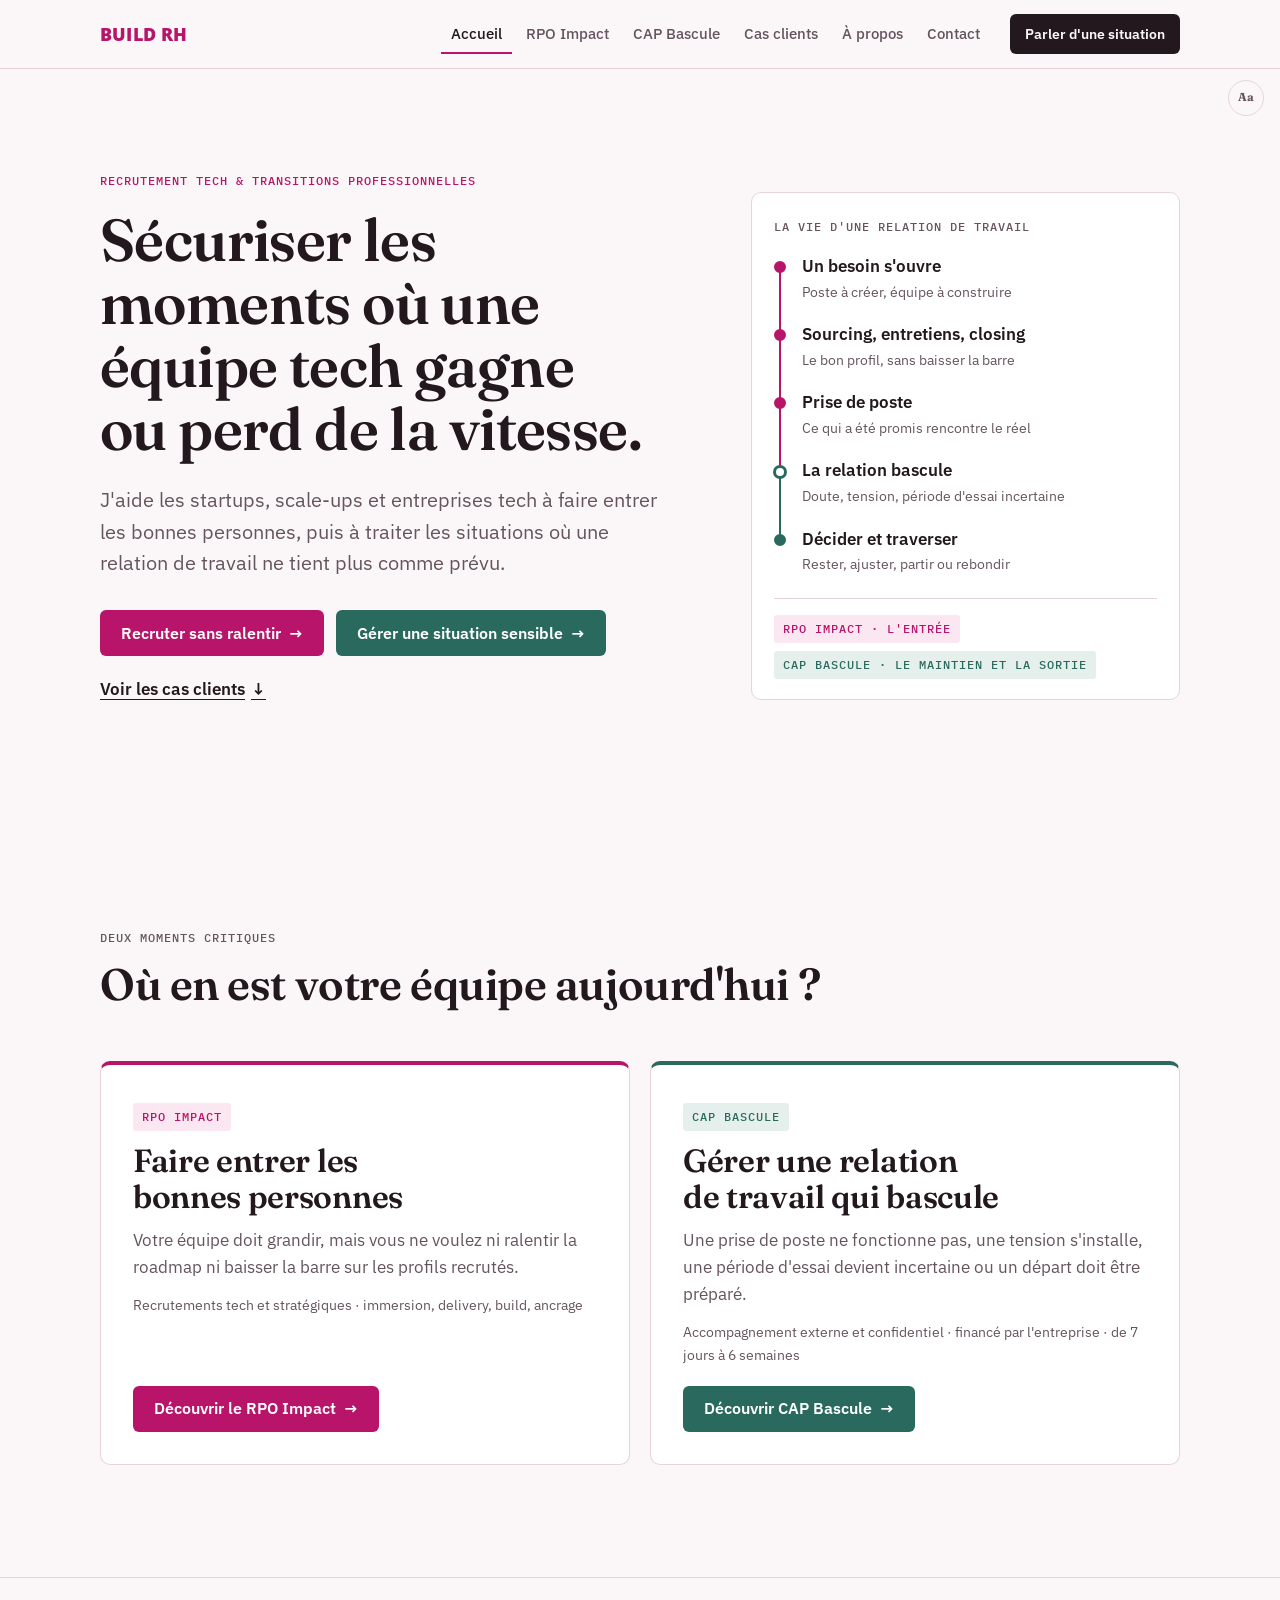
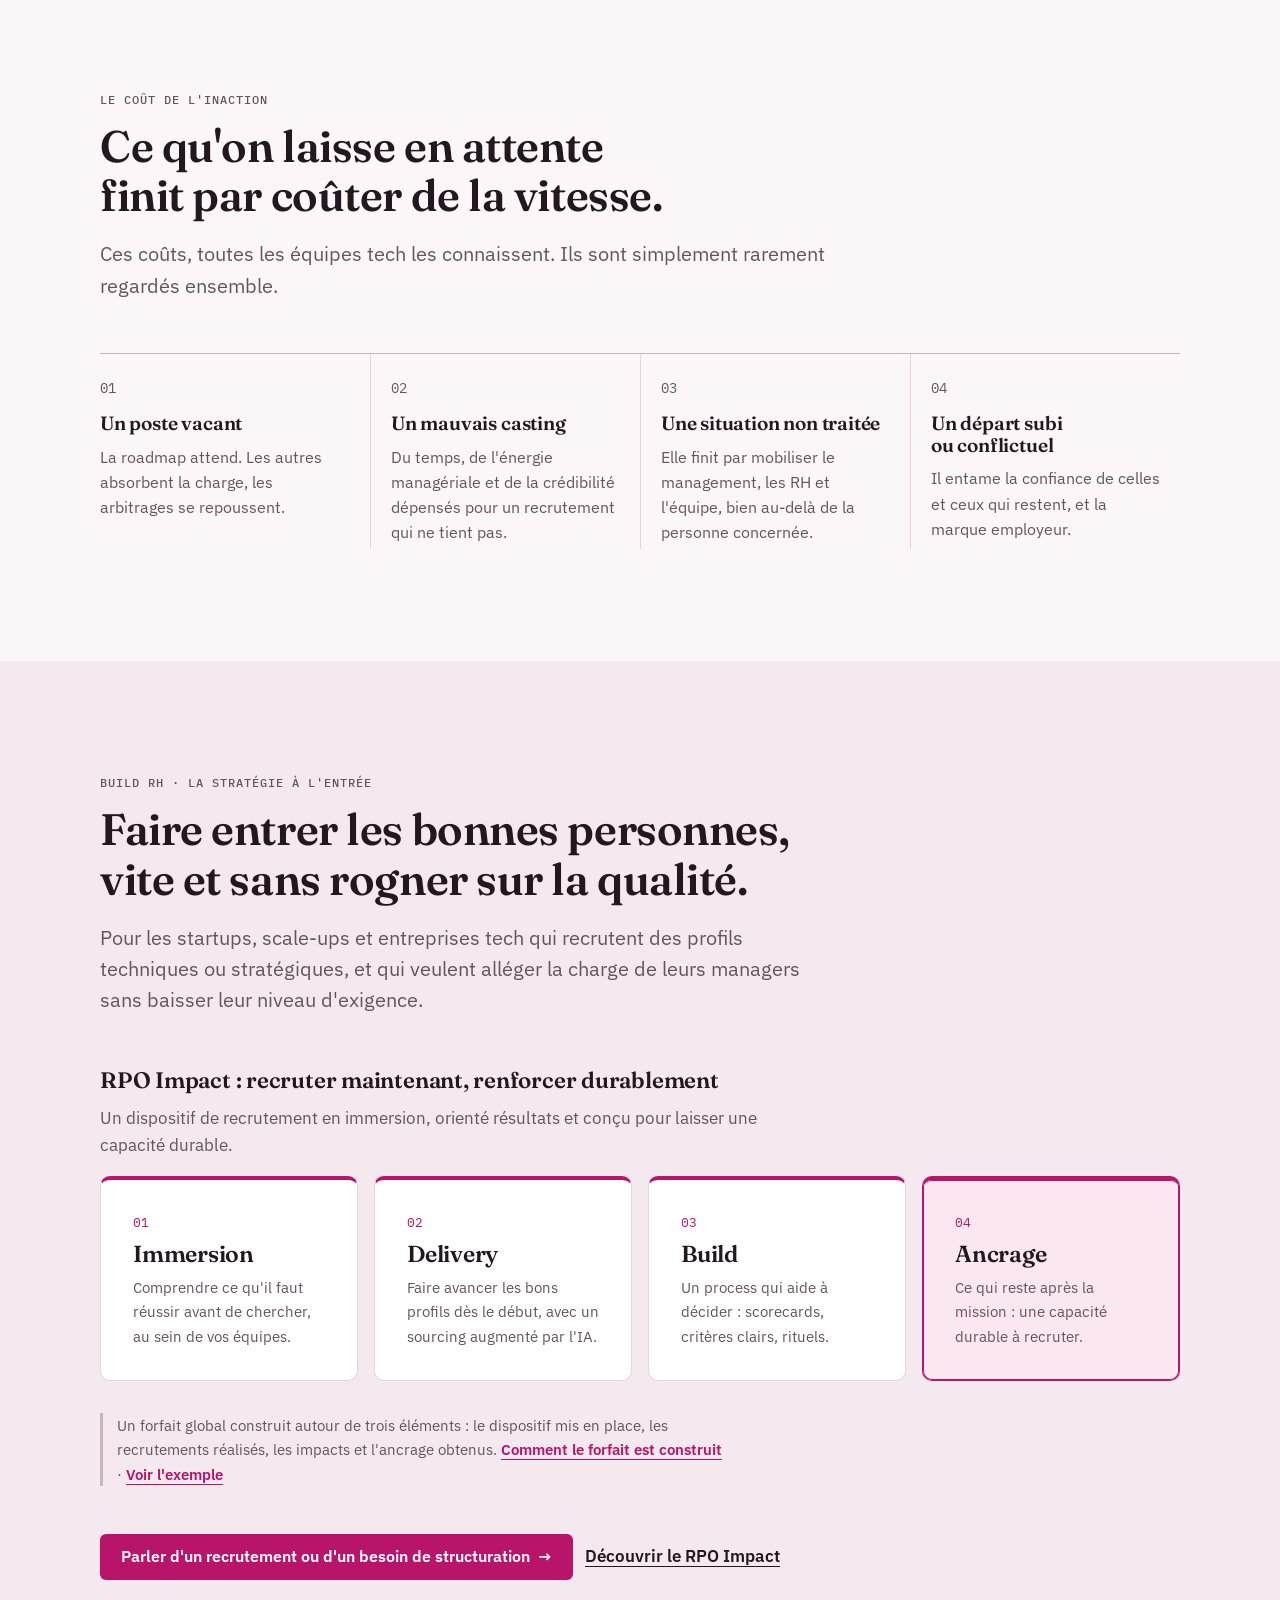
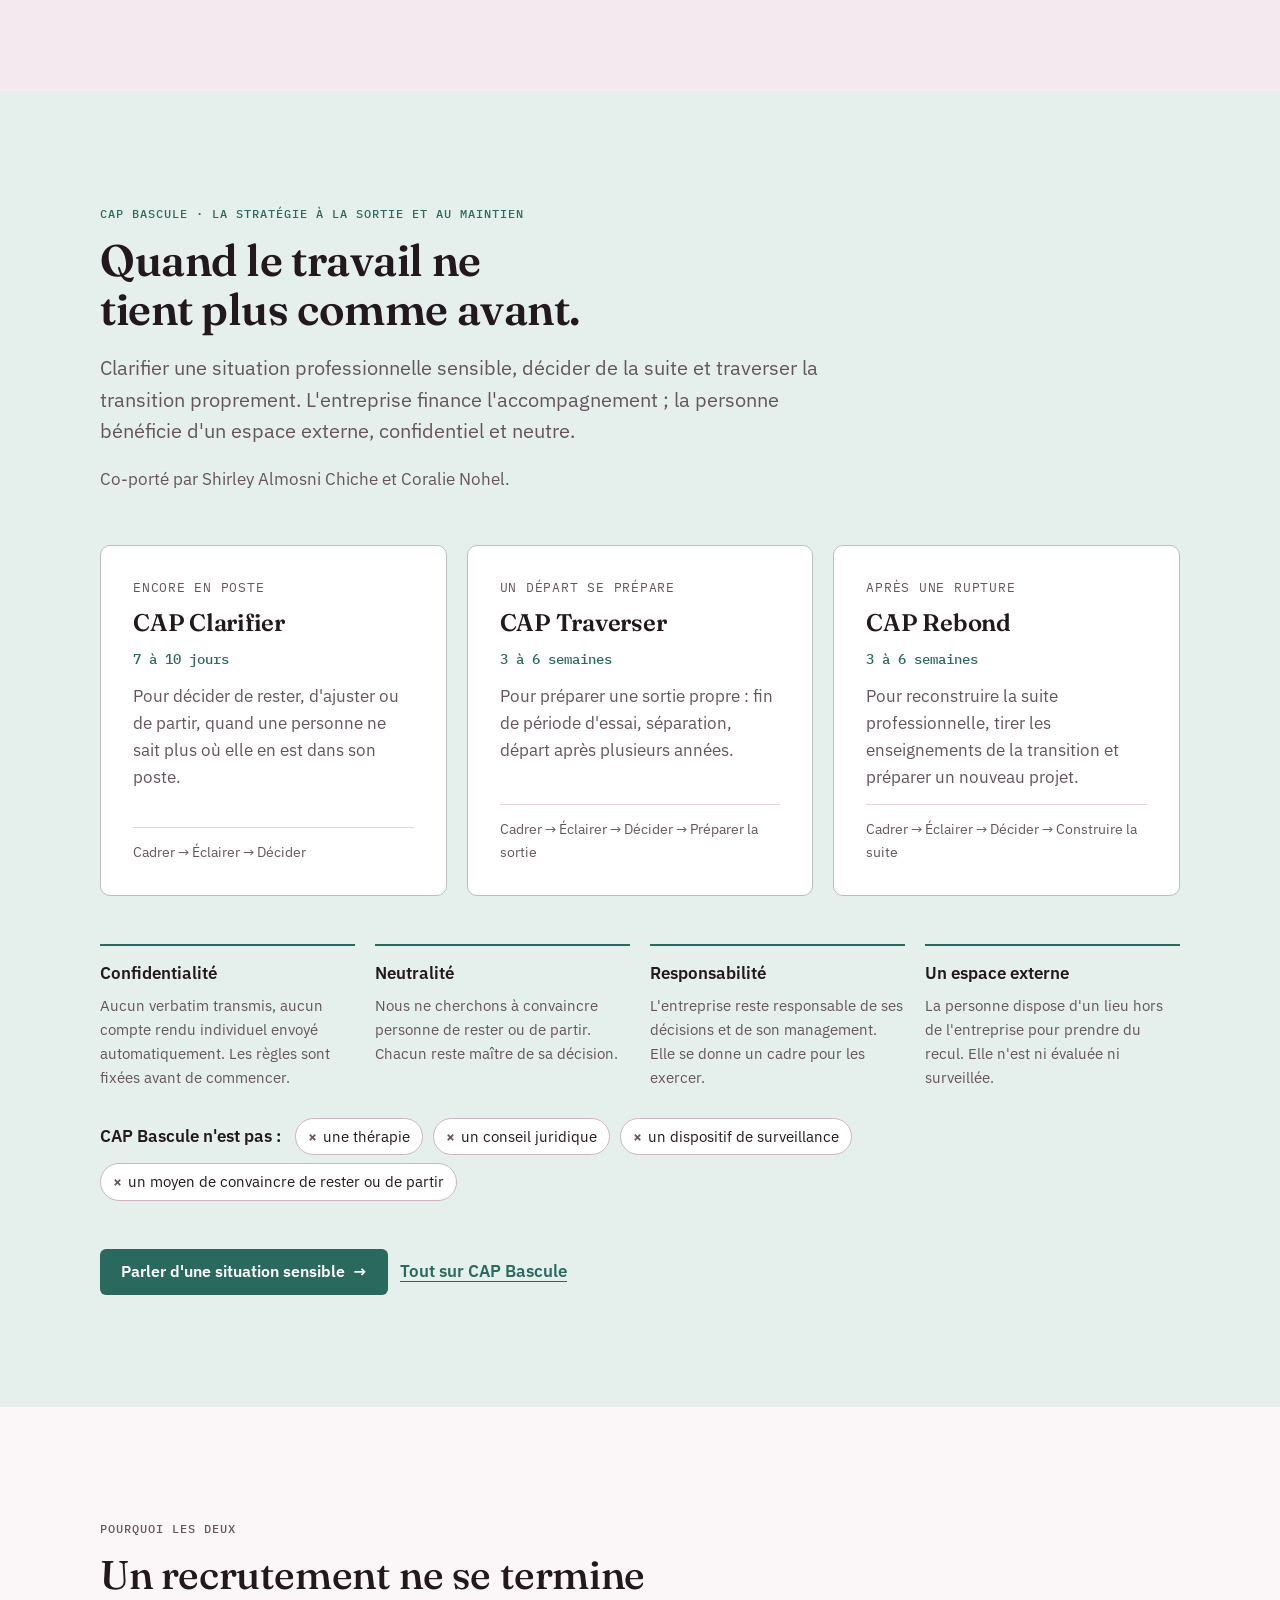
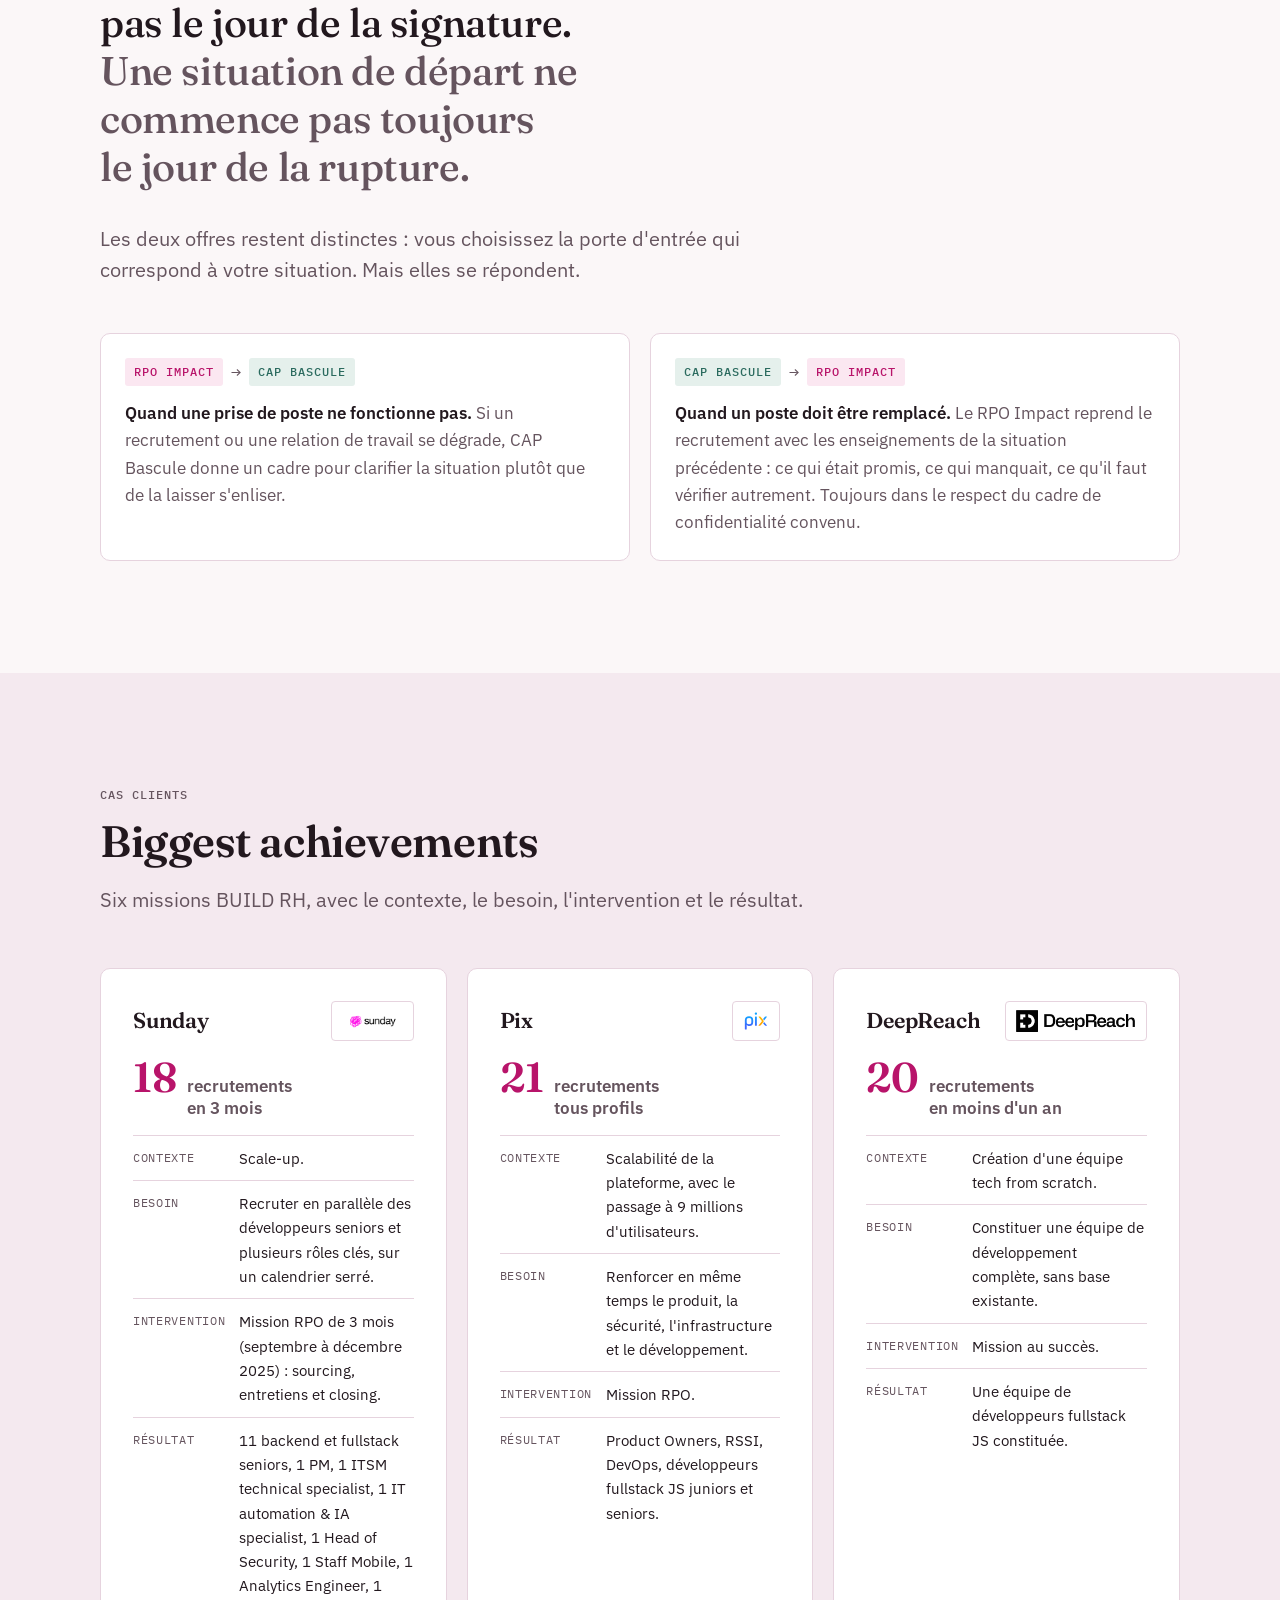
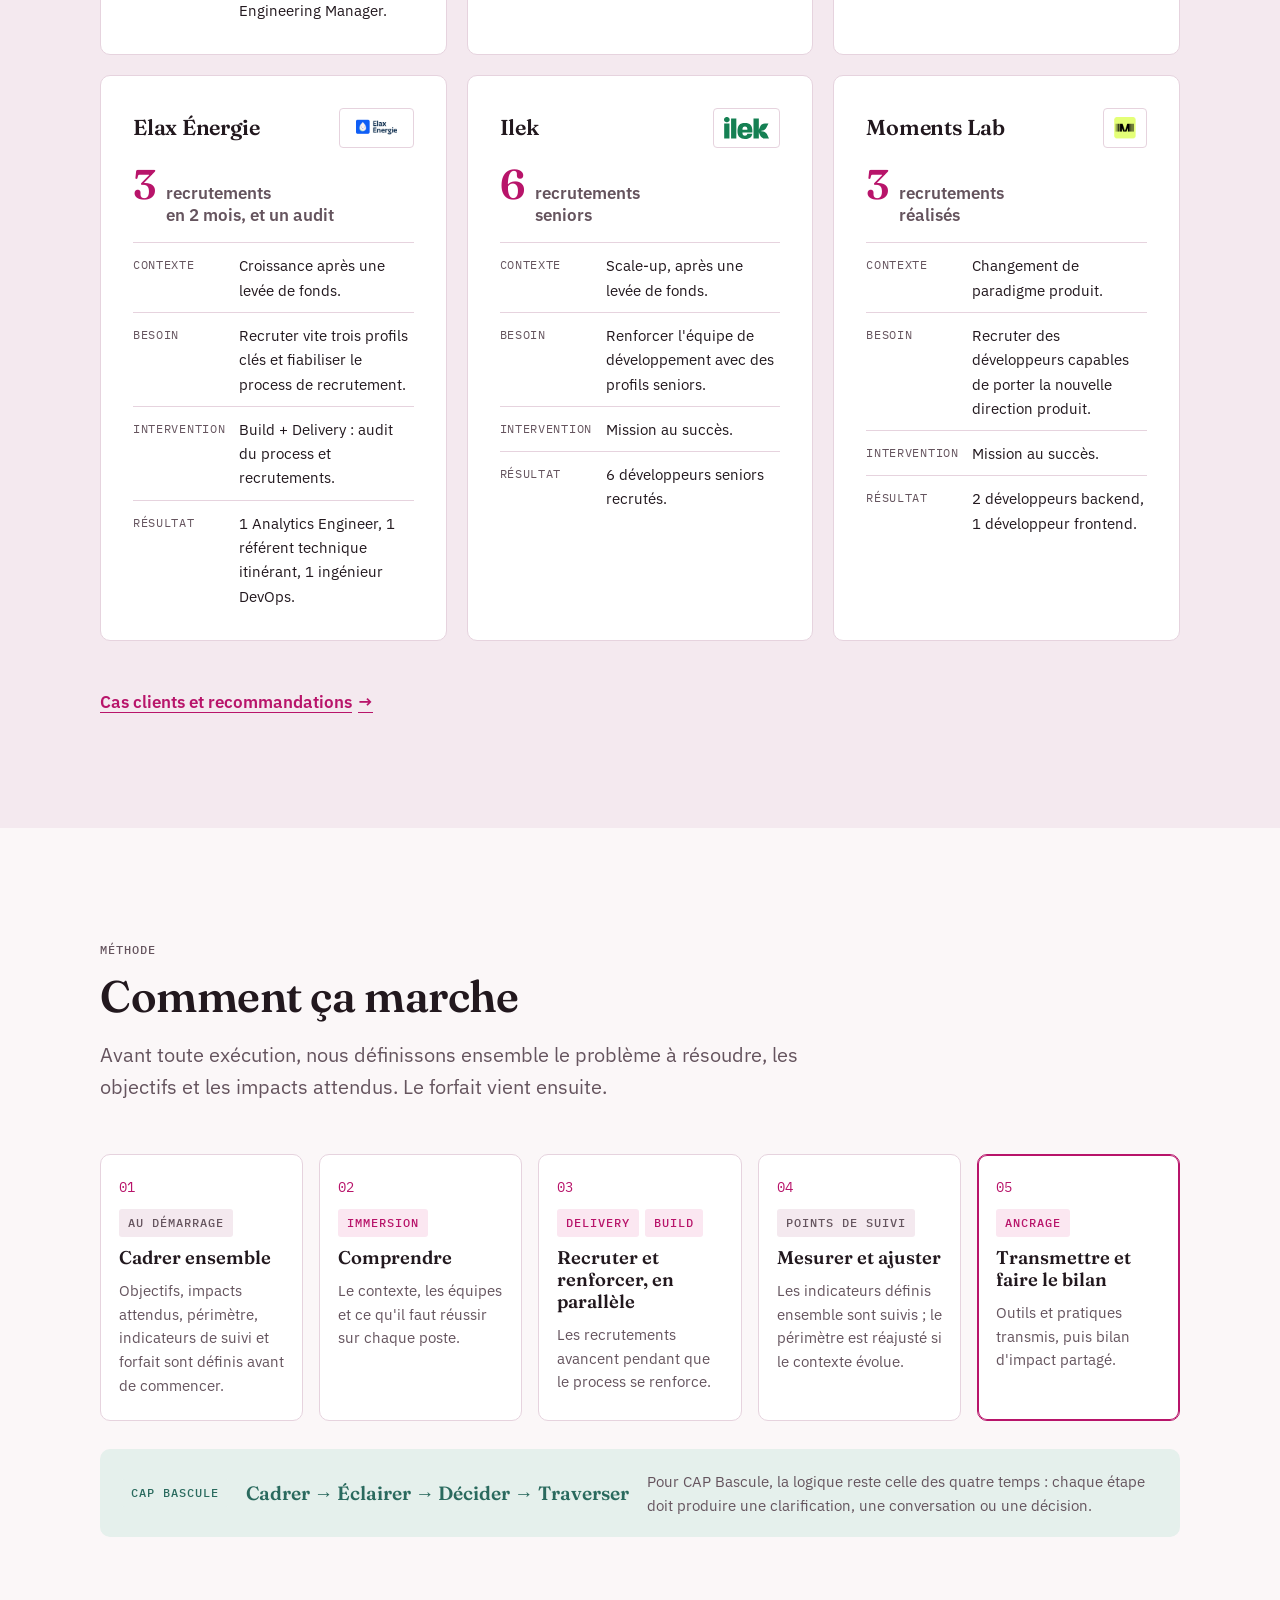
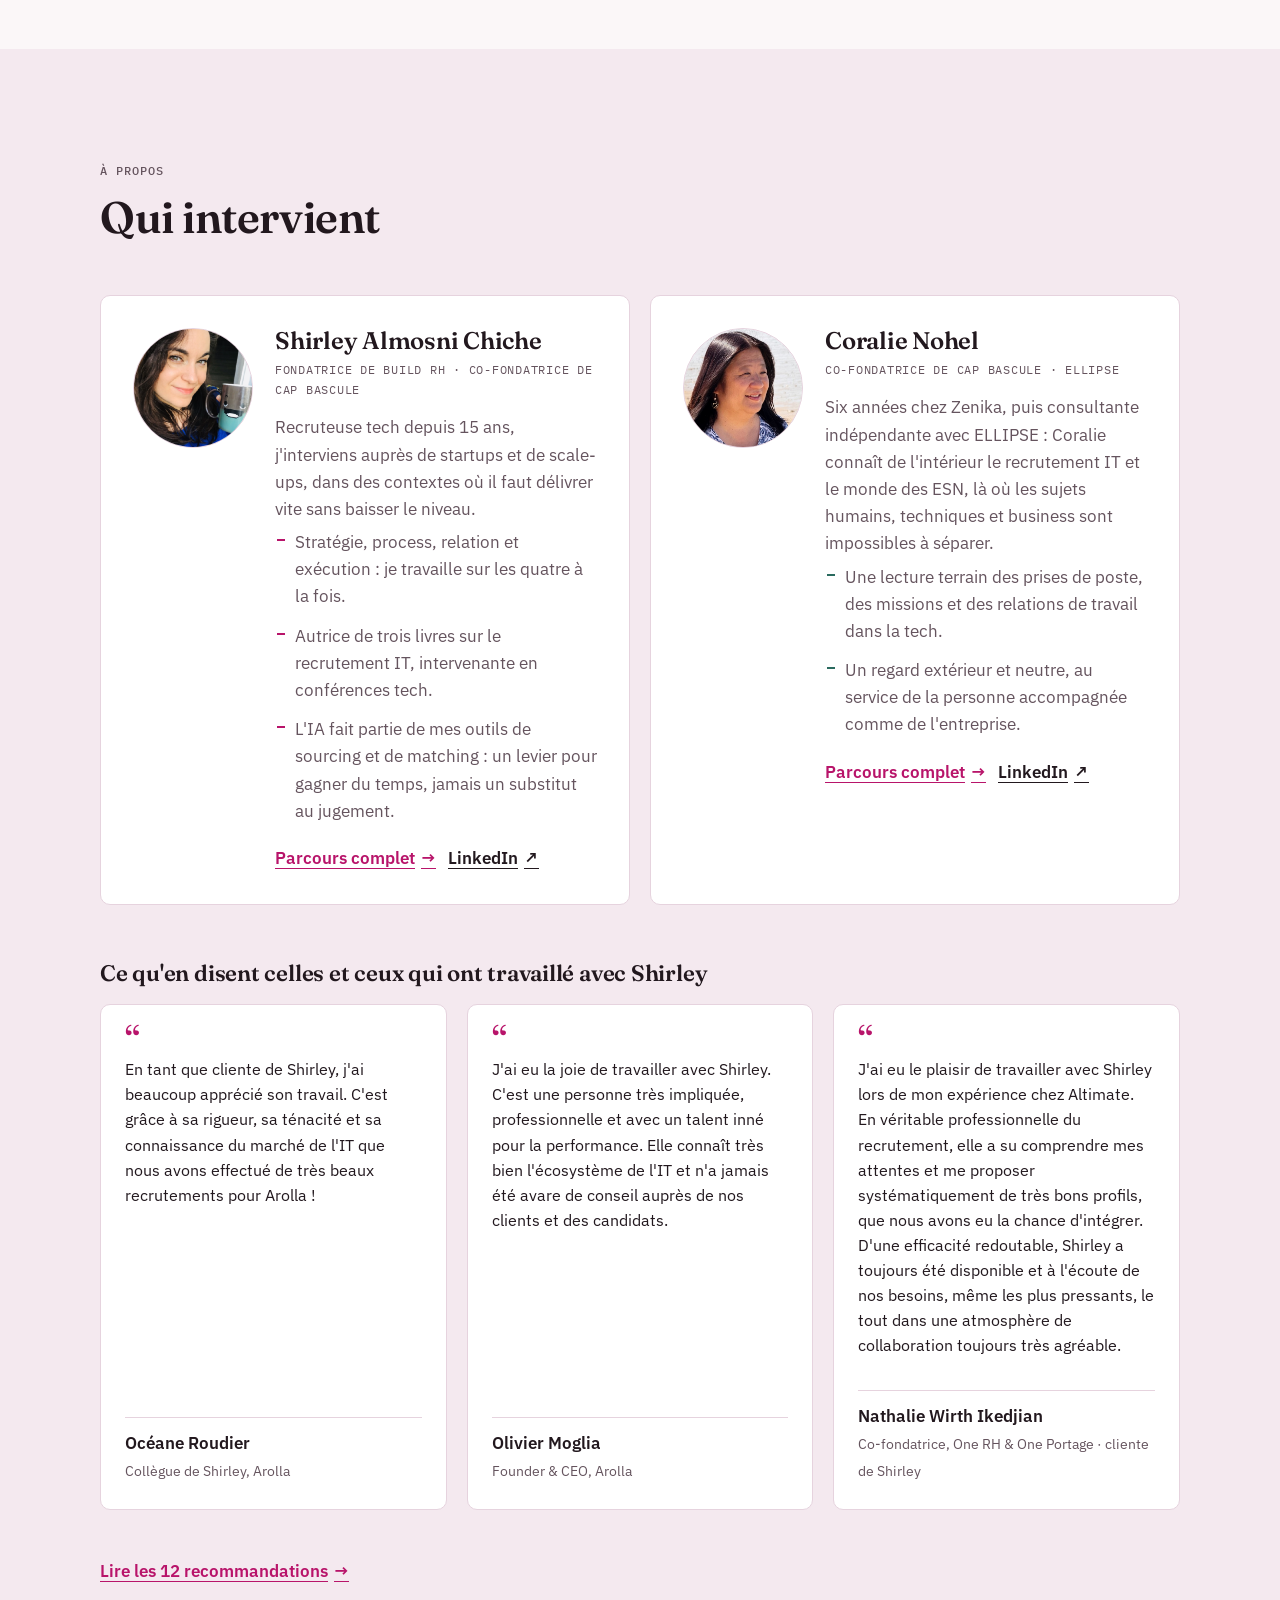
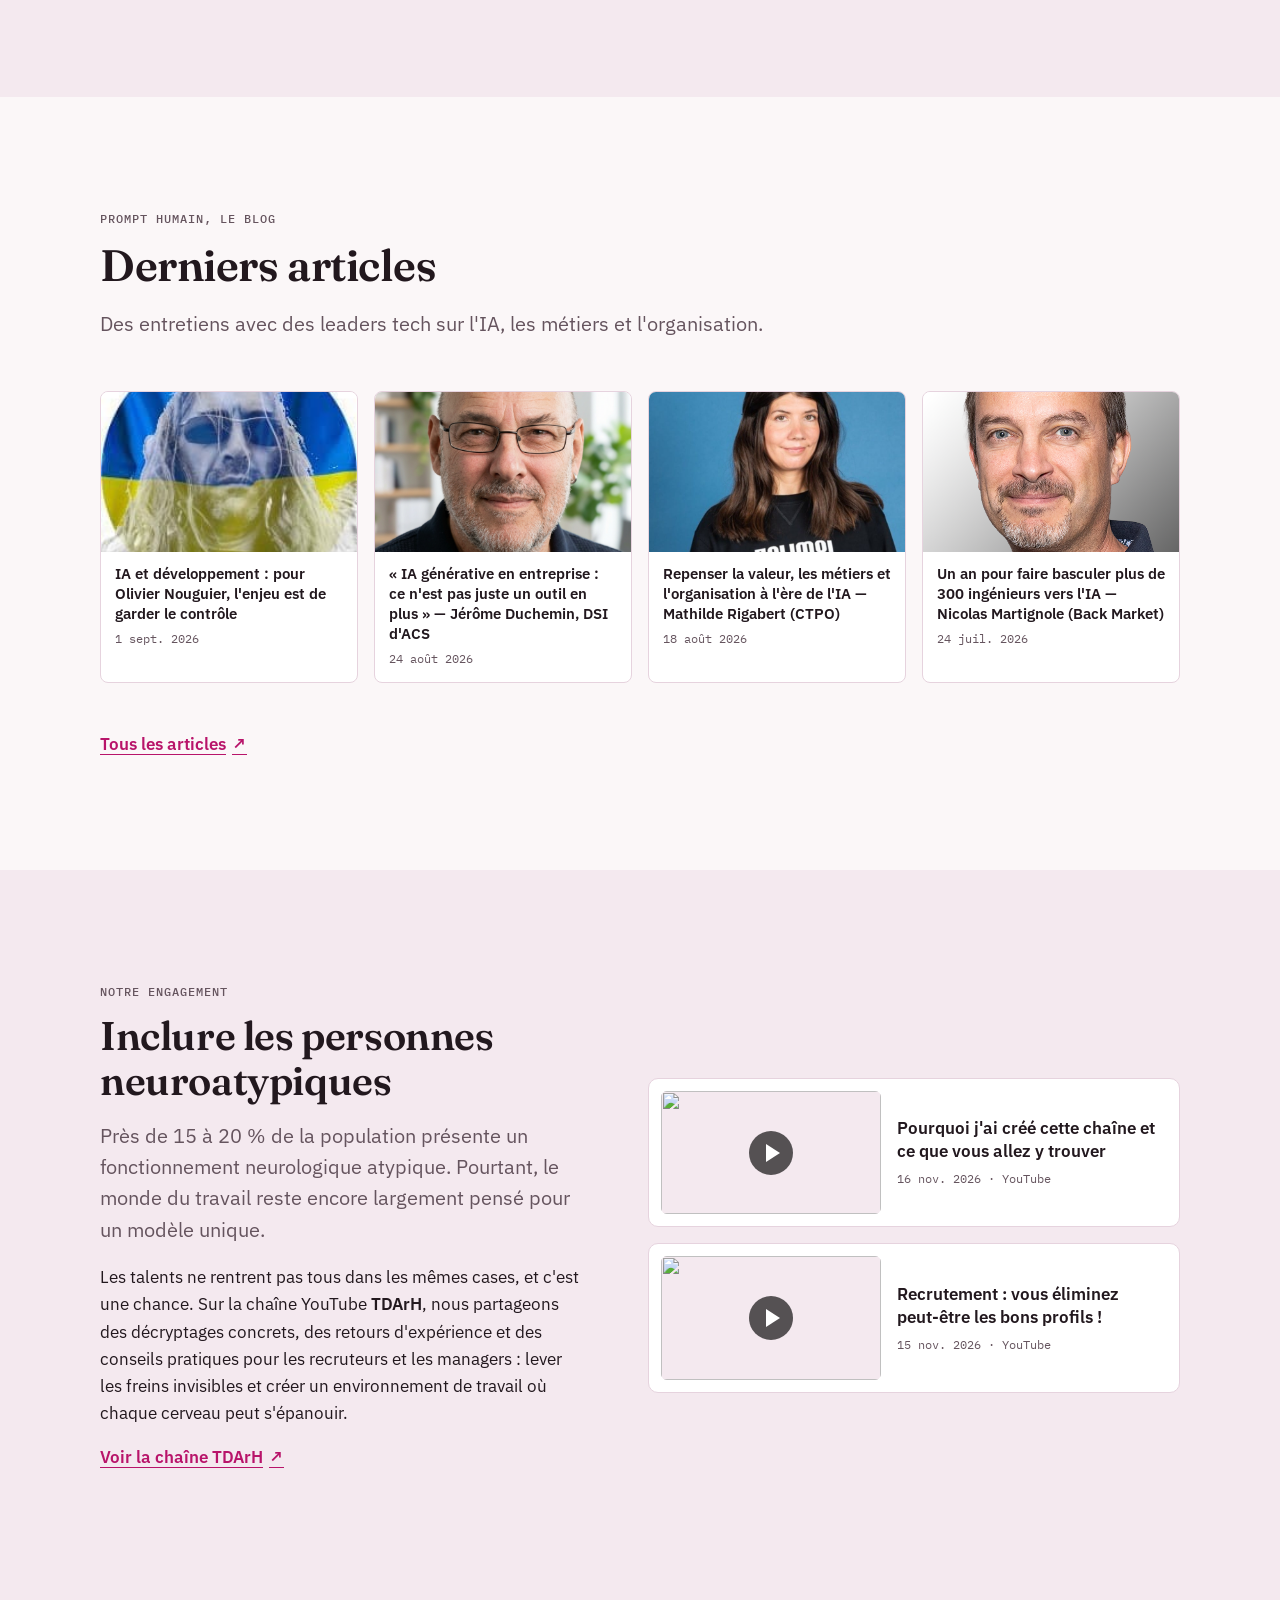
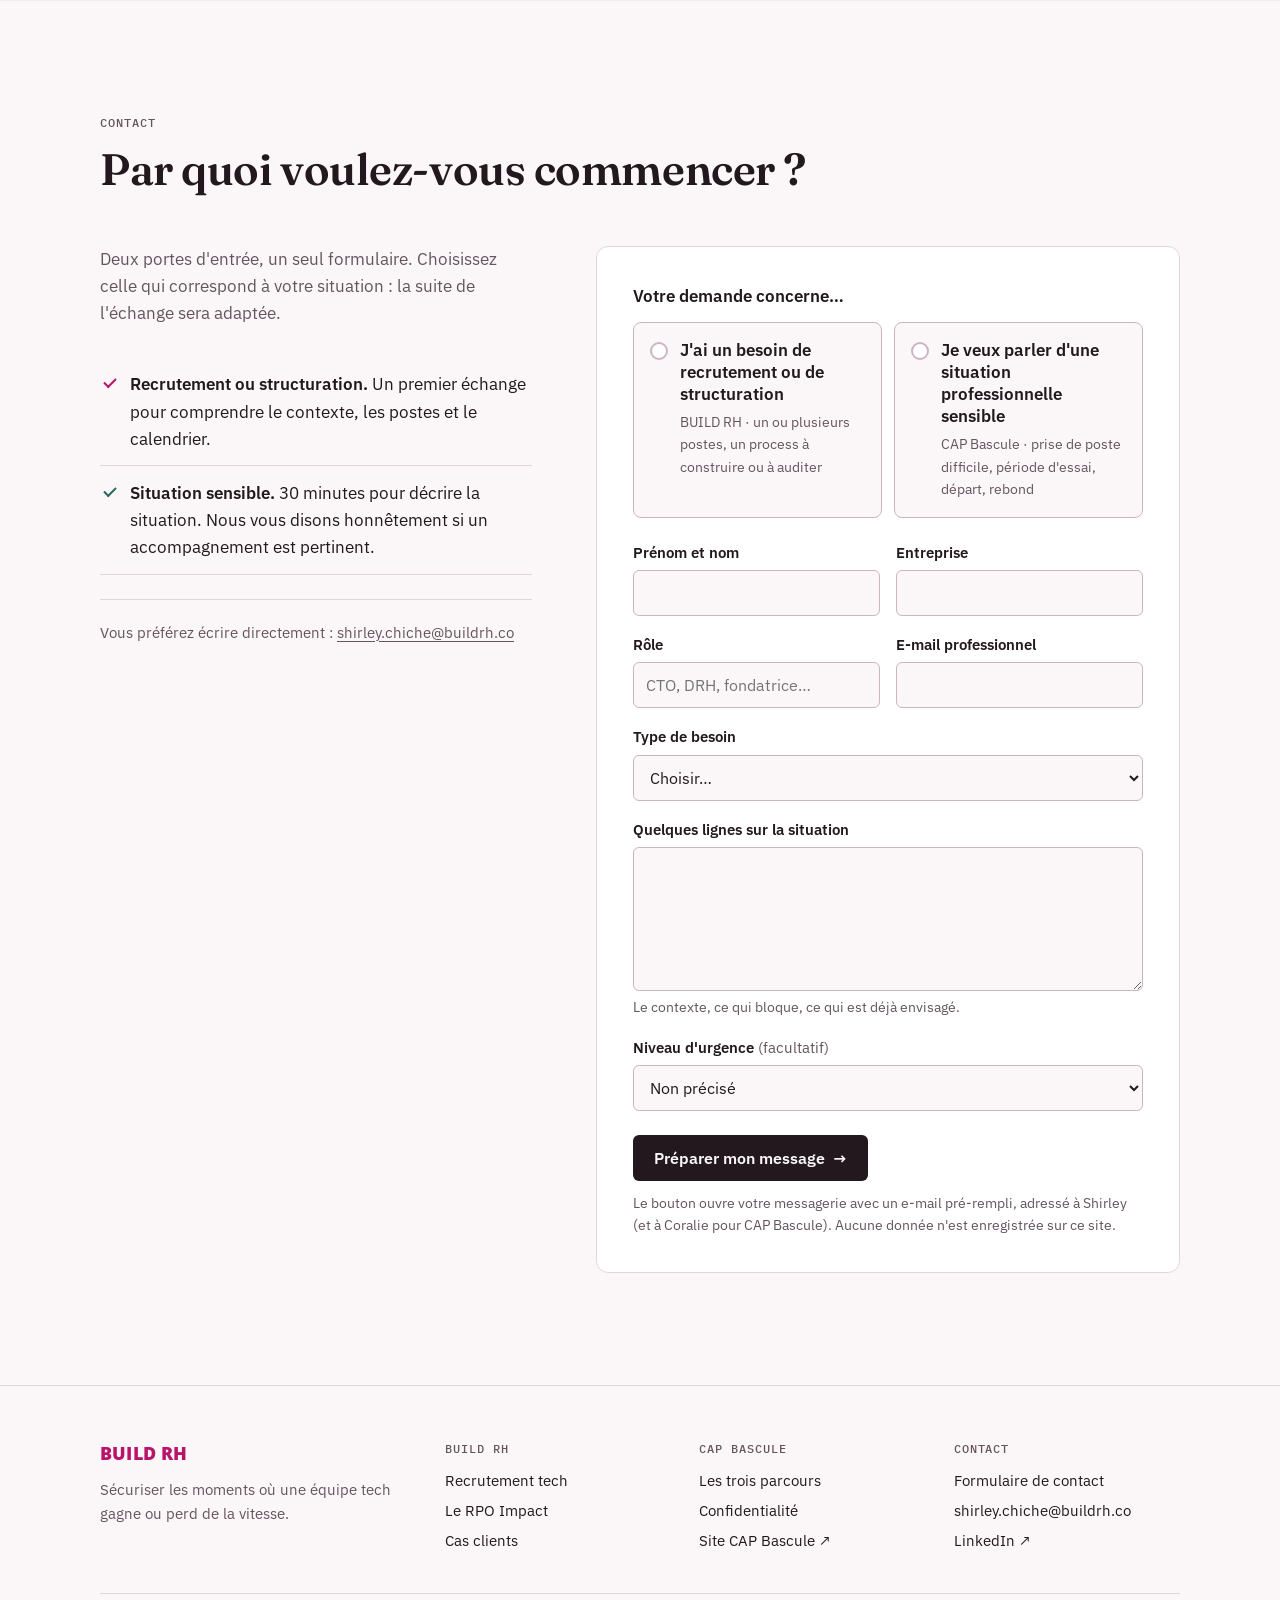
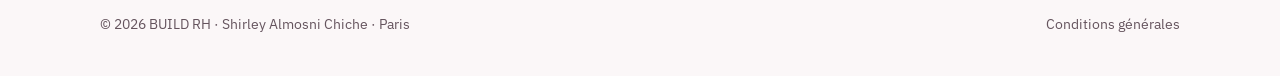
==== index.html @ 6f90b237 "Accessibilité : police très lisible, guide de lecture, mode concentration, « En bref » - Confort de " ====
<!doctype html>
<html lang="fr">
<head>
<meta charset="utf-8">
<meta name="viewport" content="width=device-width, initial-scale=1, viewport-fit=cover">
<title>Recrutement tech &amp; transitions professionnelles | BUILD RH</title>
<meta name="description" content="BUILD RH aide les startups et scale-ups à recruter les bons profils tech, structurer leur recrutement et traiter les situations professionnelles sensibles avec CAP Bascule.">
<link rel="canonical" href="https://build-rh.io/">
<meta name="theme-color" content="#FBF7F8" media="(prefers-color-scheme: light)">
<meta name="theme-color" content="#191115" media="(prefers-color-scheme: dark)">
<meta property="og:type" content="website">
<meta property="og:locale" content="fr_FR">
<meta property="og:site_name" content="BUILD RH">
<meta property="og:title" content="Recrutement tech &amp; transitions professionnelles | BUILD RH">
<meta property="og:description" content="BUILD RH aide les startups et scale-ups à recruter les bons profils tech, structurer leur recrutement et traiter les situations professionnelles sensibles avec CAP Bascule.">
<meta property="og:url" content="https://build-rh.io/">
<meta property="og:image" content="https://build-rh.io/assets/shirley.png">
<meta property="og:image:alt" content="Shirley Almosni Chiche, fondatrice de BUILD RH">
<meta name="twitter:card" content="summary">
<link rel="icon" href="/assets/favicon.svg" type="image/svg+xml">
<link rel="preconnect" href="https://fonts.googleapis.com">
<link rel="preconnect" href="https://fonts.gstatic.com" crossorigin>
<link href="https://fonts.googleapis.com/css2?family=Fraunces:ital,opsz,wght@0,9..144,500;0,9..144,600;1,9..144,500&family=IBM+Plex+Mono:wght@400;500&family=IBM+Plex+Sans:wght@400;500;600&family=Open+Sans:wght@800&display=swap" rel="stylesheet">
<link rel="stylesheet" href="/assets/site.css">
<script type="application/ld+json">
{
  "@context": "https://schema.org",
  "@type": "ProfessionalService",
  "@id": "https://build-rh.io/#org",
  "name": "BUILD RH",
  "url": "https://build-rh.io/",
  "image": "https://build-rh.io/assets/shirley.png",
  "email": "shirley.chiche@buildrh.co",
  "description": "Recrutement tech (RPO Impact, structuration du process) et accompagnement des transitions professionnelles sensibles avec CAP Bascule.",
  "areaServed": {
    "@type": "Country",
    "name": "France"
  },
  "address": {
    "@type": "PostalAddress",
    "addressLocality": "Paris",
    "addressCountry": "FR"
  },
  "inLanguage": "fr",
  "founder": {
    "@type": "Person",
    "name": "Shirley Almosni Chiche",
    "jobTitle": "Recruteuse tech, fondatrice de BUILD RH",
    "sameAs": [
      "https://www.linkedin.com/in/shirley-almosni-chiche/",
      "https://github.com/AlmosniShirley",
      "https://prompt-humain.ghost.io/"
    ]
  },
  "knowsAbout": [
    "Recrutement tech",
    "RPO",
    "Process de recrutement",
    "Transitions professionnelles"
  ],
  "hasOfferCatalog": {
    "@type": "OfferCatalog",
    "name": "Offres BUILD RH",
    "itemListElement": [
      {
        "@type": "Offer",
        "itemOffered": {
          "@type": "Service",
          "name": "BUILD RH — RPO Impact",
          "serviceType": "Recruitment Process Outsourcing",
          "description": "Un dispositif de recrutement en immersion, orienté résultats et conçu pour laisser une capacité durable : immersion, delivery, build et ancrage, avec un forfait global construit autour des objectifs."
        }
      },
      {
        "@type": "Offer",
        "itemOffered": {
          "@type": "Service",
          "name": "CAP Bascule",
          "serviceType": "Accompagnement des transitions professionnelles",
          "description": "Accompagnement externe et confidentiel, financé par l'entreprise : CAP Clarifier, CAP Traverser, CAP Rebond."
        }
      }
    ]
  }
}
</script>
</head>
<body>
<a class="skip" href="#main">Aller au contenu</a>
<header class="site-header">
  <div class="wrap">
    <a class="brand" href="/" aria-label="BUILD RH, accueil">BUILD RH</a>
    <nav class="main-nav" aria-label="Navigation principale">
      <ul>
        <li><a href="/" aria-current="page">Accueil</a></li>
        <li><a href="/build-rh.html">RPO Impact</a></li>
        <li><a href="/cap-bascule.html" class="nav-cap">CAP Bascule</a></li>
        <li><a href="/cas-clients.html">Cas clients</a></li>
        <li><a href="/a-propos.html">À propos</a></li>
        <li><a href="/contact.html">Contact</a></li>
      </ul>
    </nav>
    <a class="btn btn-ink btn-sm header-cta" href="/contact.html">Parler d'une situation</a>
    <button class="menu-btn" id="menu-btn" type="button" aria-expanded="false" aria-controls="mobile-menu">
      <svg viewBox="0 0 24 24" fill="none" stroke="currentColor" stroke-width="2" stroke-linecap="round" aria-hidden="true"><path d="M4 7h16M4 12h16M4 17h16"/></svg>
      <span class="label">Menu</span>
    </button>
  </div>
</header>
<div class="mobile-menu" id="mobile-menu" hidden>
  <div class="paths">
    <a class="path build" href="/contact.html?besoin=recrutement"><span class="tag tag-build">RPO Impact</span><strong>Recruter sans ralentir</strong></a>
    <a class="path cap" href="/contact.html?besoin=situation"><span class="tag tag-cap">CAP Bascule</span><strong>Gérer une situation sensible</strong></a>
  </div>
  <nav aria-label="Navigation mobile">
    <ul>
      <li><a href="/" aria-current="page">Accueil</a></li>
      <li><a href="/build-rh.html">RPO Impact</a></li>
      <li><a href="/cap-bascule.html">CAP Bascule</a></li>
      <li><a href="/cas-clients.html">Cas clients</a></li>
      <li><a href="/a-propos.html">À propos</a></li>
      <li><a href="/contact.html">Contact</a></li>
    </ul>
  </nav>
</div>
<main id="main">

<!-- HERO -->
<section class="hero">
  <div class="wrap hero-grid">
    <div>
      <span class="eyebrow">Recrutement tech &amp; transitions professionnelles</span>
      <h1>Sécuriser les moments où une équipe tech gagne ou perd de la vitesse.</h1>
      <p class="lead">J'aide les startups, scale-ups et entreprises tech à faire entrer les bonnes personnes, puis à traiter les situations où une relation de travail ne tient plus comme prévu.</p>
      <div class="cta-row">
        <a class="btn btn-build" href="/build-rh.html">Recruter sans ralentir <span class="arrow" aria-hidden="true">→</span></a>
        <a class="btn btn-cap" href="/cap-bascule.html">Gérer une situation sensible <span class="arrow" aria-hidden="true">→</span></a>
      </div>
      <p class="secondary"><a class="link-arrow" href="#cas-clients">Voir les cas clients <span aria-hidden="true">↓</span></a></p>
    </div>
    <aside class="trajectory" aria-label="Où interviennent le RPO Impact et CAP Bascule">
      <span class="kicker">La vie d'une relation de travail</span>
      <ol class="traj-list">
        <li class="build"><span class="step">Un besoin s'ouvre</span><span class="who">Poste à créer, équipe à construire</span></li>
        <li class="build"><span class="step">Sourcing, entretiens, closing</span><span class="who">Le bon profil, sans baisser la barre</span></li>
        <li class="build"><span class="step">Prise de poste</span><span class="who">Ce qui a été promis rencontre le réel</span></li>
        <li class="cap pivot"><span class="step">La relation bascule</span><span class="who">Doute, tension, période d'essai incertaine</span></li>
        <li class="cap"><span class="step">Décider et traverser</span><span class="who">Rester, ajuster, partir ou rebondir</span></li>
      </ol>
      <div class="traj-legend"><span class="tag tag-build">RPO Impact · l'entrée</span><span class="tag tag-cap">CAP Bascule · le maintien et la sortie</span></div>
    </aside>
  </div>
</section>

<!-- 1. LES DEUX MOMENTS CRITIQUES -->
<section class="section" id="moments" aria-labelledby="moments-title">
  <div class="wrap">
    <div class="section-head">
      <span class="kicker">Deux moments critiques</span>
      <h2 id="moments-title">Où en est votre équipe aujourd'hui&nbsp;?</h2>
    </div>
    <div class="grid grid-2">
      <article class="card moment build">
        <span class="tag tag-build">RPO Impact</span>
        <h3>Faire entrer les bonnes personnes</h3>
        <p>Votre équipe doit grandir, mais vous ne voulez ni ralentir la roadmap ni baisser la barre sur les profils recrutés.</p>
        <p class="when">Recrutements tech et stratégiques · immersion, delivery, build, ancrage</p>
        <div class="card-foot"><a class="btn btn-build" href="/build-rh.html">Découvrir le RPO Impact <span class="arrow" aria-hidden="true">→</span></a></div>
      </article>
      <article class="card moment cap">
        <span class="tag tag-cap">CAP Bascule</span>
        <h3>Gérer une relation de travail qui bascule</h3>
        <p>Une prise de poste ne fonctionne pas, une tension s'installe, une période d'essai devient incertaine ou un départ doit être préparé.</p>
        <p class="when">Accompagnement externe et confidentiel · financé par l'entreprise · de 7 jours à 6 semaines</p>
        <div class="card-foot"><a class="btn btn-cap" href="/cap-bascule.html">Découvrir CAP Bascule <span class="arrow" aria-hidden="true">→</span></a></div>
      </article>
    </div>
  </div>
</section>

<!-- 2. LE COÛT DE L'INACTION -->
<section class="section" aria-labelledby="cout-title">
  <div class="wrap">
    <div class="section-head">
      <span class="kicker">Le coût de l'inaction</span>
      <h2 id="cout-title">Ce qu'on laisse en attente finit par coûter de la vitesse.</h2>
      <p class="lead">Ces coûts, toutes les équipes tech les connaissent. Ils sont simplement rarement regardés ensemble.</p>
    </div>
    <div class="costs">
      <div class="cost"><span class="num">01</span><h3>Un poste vacant</h3><p>La roadmap attend. Les autres absorbent la charge, les arbitrages se repoussent.</p></div>
      <div class="cost"><span class="num">02</span><h3>Un mauvais casting</h3><p>Du temps, de l'énergie managériale et de la crédibilité dépensés pour un recrutement qui ne tient pas.</p></div>
      <div class="cost"><span class="num">03</span><h3>Une situation non traitée</h3><p>Elle finit par mobiliser le management, les RH et l'équipe, bien au-delà de la personne concernée.</p></div>
      <div class="cost"><span class="num">04</span><h3>Un départ subi ou conflictuel</h3><p>Il entame la confiance de celles et ceux qui restent, et la marque employeur.</p></div>
    </div>
  </div>
</section>

<!-- 3. BUILD RH -->
<section class="section alt" id="build-rh" aria-labelledby="build-title">
  <div class="wrap">
    <div class="section-head">
      <span class="kicker">BUILD RH · la stratégie à l'entrée</span>
      <h2 id="build-title">Faire entrer les bonnes personnes, vite et sans rogner sur la qualité.</h2>
      <p class="lead">Pour les startups, scale-ups et entreprises tech qui recrutent des profils techniques ou stratégiques, et qui veulent alléger la charge de leurs managers sans baisser leur niveau d'exigence.</p>
    </div>
    <h3 class="compare-title mt-0">RPO Impact&nbsp;: recruter maintenant, renforcer durablement</h3>
    <p class="muted" style="max-width:70ch;margin-top:-6px">Un dispositif de recrutement en immersion, orienté résultats et conçu pour laisser une capacité durable.</p>
    <div class="dims dims-short">
  <div class="card dim"><div class="dim-top"><span class="dim-num">01</span></div><h3>Immersion</h3><p>Comprendre ce qu'il faut réussir avant de chercher, au sein de vos équipes.</p></div>
  <div class="card dim"><div class="dim-top"><span class="dim-num">02</span></div><h3>Delivery</h3><p>Faire avancer les bons profils dès le début, avec un sourcing augmenté par l'IA.</p></div>
  <div class="card dim"><div class="dim-top"><span class="dim-num">03</span></div><h3>Build</h3><p>Un process qui aide à décider&nbsp;: scorecards, critères clairs, rituels.</p></div>
  <div class="card dim dim-key"><div class="dim-top"><span class="dim-num">04</span></div><h3>Ancrage</h3><p>Ce qui reste après la mission&nbsp;: une capacité durable à recruter.</p></div>
</div>
    <p class="note">Un forfait global construit autour de trois éléments&nbsp;: le dispositif mis en place, les recrutements réalisés, les impacts et l'ancrage obtenus. <a class="link-arrow build" href="/build-rh.html#forfait">Comment le forfait est construit</a> · <a class="link-arrow build" href="/build-rh.html#exemple">Voir l'exemple</a></p>
    <div class="section-foot cta-row"><a class="btn btn-build" href="/contact.html?besoin=recrutement">Parler d'un recrutement ou d'un besoin de structuration <span class="arrow" aria-hidden="true">→</span></a><a class="link-arrow" href="/build-rh.html">Découvrir le RPO Impact</a></div>
  </div>
</section>

<!-- 4. CAP BASCULE -->
<section class="section cap-zone" id="cap-bascule" aria-labelledby="cap-title">
  <div class="wrap">
    <div class="section-head">
      <span class="kicker" style="color:var(--cap)">CAP Bascule · la stratégie à la sortie et au maintien</span>
      <h2 id="cap-title">Quand le travail ne tient plus comme avant.</h2>
      <p class="lead">Clarifier une situation professionnelle sensible, décider de la suite et traverser la transition proprement. L'entreprise finance l'accompagnement&nbsp;; la personne bénéficie d'un espace externe, confidentiel et neutre.</p>
      <p class="muted mt-s">Co-porté par Shirley Almosni Chiche et Coralie Nohel.</p>
    </div>
    <div class="grid grid-3">
  <article class="card parcours">
    <span class="for">Encore en poste</span>
    <h3>CAP Clarifier</h3>
    <span class="duration">7 à 10 jours</span>
    <p>Pour décider de rester, d'ajuster ou de partir, quand une personne ne sait plus où elle en est dans son poste.</p>
    <p class="path-line">Cadrer → Éclairer → Décider</p>
  </article>
  <article class="card parcours">
    <span class="for">Un départ se prépare</span>
    <h3>CAP Traverser</h3>
    <span class="duration">3 à 6 semaines</span>
    <p>Pour préparer une sortie propre&nbsp;: fin de période d'essai, séparation, départ après plusieurs années.</p>
    <p class="path-line">Cadrer → Éclairer → Décider → Préparer la sortie</p>
  </article>
  <article class="card parcours">
    <span class="for">Après une rupture</span>
    <h3>CAP Rebond</h3>
    <span class="duration">3 à 6 semaines</span>
    <p>Pour reconstruire la suite professionnelle, tirer les enseignements de la transition et préparer un nouveau projet.</p>
    <p class="path-line">Cadrer → Éclairer → Décider → Construire la suite</p>
  </article>
</div>
    <div class="principles">
  <div class="principle"><strong>Confidentialité</strong><p>Aucun verbatim transmis, aucun compte rendu individuel envoyé automatiquement. Les règles sont fixées avant de commencer.</p></div>
  <div class="principle"><strong>Neutralité</strong><p>Nous ne cherchons à convaincre personne de rester ou de partir. Chacun reste maître de sa décision.</p></div>
  <div class="principle"><strong>Responsabilité</strong><p>L'entreprise reste responsable de ses décisions et de son management. Elle se donne un cadre pour les exercer.</p></div>
  <div class="principle"><strong>Un espace externe</strong><p>La personne dispose d'un lieu hors de l'entreprise pour prendre du recul. Elle n'est ni évaluée ni surveillée.</p></div>
</div>
    <div class="isnot">
  <span class="label">CAP Bascule n'est pas&nbsp;:</span>
  <span class="x">une thérapie</span>
  <span class="x">un conseil juridique</span>
  <span class="x">un dispositif de surveillance</span>
  <span class="x">un moyen de convaincre de rester ou de partir</span>
</div>
    <div class="section-foot cta-row"><a class="btn btn-cap" href="/contact.html?besoin=situation">Parler d'une situation sensible <span class="arrow" aria-hidden="true">→</span></a><a class="link-arrow cap" href="/cap-bascule.html">Tout sur CAP Bascule</a></div>
  </div>
</section>

<!-- 5. LA SYNERGIE -->
<section class="section" aria-labelledby="synergie-title">
  <div class="wrap">
    <span class="kicker">Pourquoi les deux</span>
    <h2 id="synergie-title" class="synergy-quote"><span>Un recrutement ne se termine pas le jour de la signature.</span> <span>Une situation de départ ne commence pas toujours le jour de la rupture.</span></h2>
    <p class="lead mt-m">Les deux offres restent distinctes&nbsp;: vous choisissez la porte d'entrée qui correspond à votre situation. Mais elles se répondent.</p>
    <div class="bridges">
      <div class="bridge">
        <div class="route"><span class="tag tag-build">RPO Impact</span><span class="to" aria-hidden="true">→</span><span class="sr-only">mène vers</span><span class="tag tag-cap">CAP Bascule</span></div>
        <p><strong>Quand une prise de poste ne fonctionne pas.</strong> Si un recrutement ou une relation de travail se dégrade, CAP Bascule donne un cadre pour clarifier la situation plutôt que de la laisser s'enliser.</p>
      </div>
      <div class="bridge">
        <div class="route"><span class="tag tag-cap">CAP Bascule</span><span class="to" aria-hidden="true">→</span><span class="sr-only">mène vers</span><span class="tag tag-build">RPO Impact</span></div>
        <p><strong>Quand un poste doit être remplacé.</strong> Le RPO Impact reprend le recrutement avec les enseignements de la situation précédente&nbsp;: ce qui était promis, ce qui manquait, ce qu'il faut vérifier autrement. Toujours dans le respect du cadre de confidentialité convenu.</p>
      </div>
    </div>
  </div>
</section>

<!-- 6. CAS CLIENTS -->
<section class="section alt" id="cas-clients" aria-labelledby="cas-title">
  <div class="wrap">
    <div class="section-head">
      <span class="kicker">Cas clients</span>
      <h2 id="cas-title">Biggest achievements</h2>
      <p class="lead">Six missions BUILD RH, avec le contexte, le besoin, l'intervention et le résultat.</p>
    </div>
    <div class="cases">
<article class="card case">
  <div class="case-head"><h3>Sunday</h3><span class="case-logo"><img src="/assets/logos/sunday.png" alt="" loading="lazy" decoding="async"></span></div>
  <p class="case-result"><span class="big">18</span><span class="unit">recrutements<br>en 3 mois</span></p>
  <dl>
    <div><dt>Contexte</dt><dd>Scale-up.</dd></div>
    <div><dt>Besoin</dt><dd>Recruter en parallèle des développeurs seniors et plusieurs rôles clés, sur un calendrier serré.</dd></div>
    <div><dt>Intervention</dt><dd>Mission RPO de 3 mois (septembre à décembre 2025)&nbsp;: sourcing, entretiens et closing.</dd></div>
    <div><dt>Résultat</dt><dd>11 backend et fullstack seniors, 1 PM, 1 ITSM technical specialist, 1 IT automation &amp; IA specialist, 1 Head of Security, 1 Staff Mobile, 1 Analytics Engineer, 1 Engineering Manager.</dd></div>
  </dl>
</article>
<article class="card case">
  <div class="case-head"><h3>Pix</h3><span class="case-logo"><img src="/assets/logos/pix.svg" alt="" loading="lazy" decoding="async"></span></div>
  <p class="case-result"><span class="big">21</span><span class="unit">recrutements<br>tous profils</span></p>
  <dl>
    <div><dt>Contexte</dt><dd>Scalabilité de la plateforme, avec le passage à 9 millions d'utilisateurs.</dd></div>
    <div><dt>Besoin</dt><dd>Renforcer en même temps le produit, la sécurité, l'infrastructure et le développement.</dd></div>
    <div><dt>Intervention</dt><dd>Mission RPO.</dd></div>
    <div><dt>Résultat</dt><dd>Product Owners, RSSI, DevOps, développeurs fullstack JS juniors et seniors.</dd></div>
  </dl>
</article>
<article class="card case">
  <div class="case-head"><h3>DeepReach</h3><span class="case-logo"><img src="/assets/logos/deepreach.png" alt="" loading="lazy" decoding="async"></span></div>
  <p class="case-result"><span class="big">20</span><span class="unit">recrutements<br>en moins d'un an</span></p>
  <dl>
    <div><dt>Contexte</dt><dd>Création d'une équipe tech from scratch.</dd></div>
    <div><dt>Besoin</dt><dd>Constituer une équipe de développement complète, sans base existante.</dd></div>
    <div><dt>Intervention</dt><dd>Mission au succès.</dd></div>
    <div><dt>Résultat</dt><dd>Une équipe de développeurs fullstack JS constituée.</dd></div>
  </dl>
</article>
<article class="card case">
  <div class="case-head"><h3>Elax Énergie</h3><span class="case-logo"><img src="/assets/logos/elax.png" alt="" loading="lazy" decoding="async"></span></div>
  <p class="case-result"><span class="big">3</span><span class="unit">recrutements<br>en 2 mois, et un audit</span></p>
  <dl>
    <div><dt>Contexte</dt><dd>Croissance après une levée de fonds.</dd></div>
    <div><dt>Besoin</dt><dd>Recruter vite trois profils clés et fiabiliser le process de recrutement.</dd></div>
    <div><dt>Intervention</dt><dd>Build + Delivery&nbsp;: audit du process et recrutements.</dd></div>
    <div><dt>Résultat</dt><dd>1 Analytics Engineer, 1 référent technique itinérant, 1 ingénieur DevOps.</dd></div>
  </dl>
</article>
<article class="card case">
  <div class="case-head"><h3>Ilek</h3><span class="case-logo"><img src="/assets/logos/ilek.svg" alt="" loading="lazy" decoding="async"></span></div>
  <p class="case-result"><span class="big">6</span><span class="unit">recrutements<br>seniors</span></p>
  <dl>
    <div><dt>Contexte</dt><dd>Scale-up, après une levée de fonds.</dd></div>
    <div><dt>Besoin</dt><dd>Renforcer l'équipe de développement avec des profils seniors.</dd></div>
    <div><dt>Intervention</dt><dd>Mission au succès.</dd></div>
    <div><dt>Résultat</dt><dd>6 développeurs seniors recrutés.</dd></div>
  </dl>
</article>
<article class="card case">
  <div class="case-head"><h3>Moments Lab</h3><span class="case-logo"><img src="/assets/logos/momentslab.png" alt="" loading="lazy" decoding="async"></span></div>
  <p class="case-result"><span class="big">3</span><span class="unit">recrutements<br>réalisés</span></p>
  <dl>
    <div><dt>Contexte</dt><dd>Changement de paradigme produit.</dd></div>
    <div><dt>Besoin</dt><dd>Recruter des développeurs capables de porter la nouvelle direction produit.</dd></div>
    <div><dt>Intervention</dt><dd>Mission au succès.</dd></div>
    <div><dt>Résultat</dt><dd>2 développeurs backend, 1 développeur frontend.</dd></div>
  </dl>
</article>
</div>
    <div class="section-foot"><a class="link-arrow build" href="/cas-clients.html">Cas clients et recommandations <span aria-hidden="true">→</span></a></div>
  </div>
</section>

<!-- 7. MÉTHODE -->
<section class="section" id="methode" aria-labelledby="methode-title">
  <div class="wrap">
    <div class="section-head">
      <span class="kicker">Méthode</span>
      <h2 id="methode-title">Comment ça marche</h2>
      <p class="lead">Avant toute exécution, nous définissons ensemble le problème à résoudre, les objectifs et les impacts attendus. Le forfait vient ensuite.</p>
    </div>
    <ol class="method steps-linked">
  <li><span class="step-tags"><span class="tag tag-neutral">Au démarrage</span></span><strong>Cadrer ensemble</strong><p>Objectifs, impacts attendus, périmètre, indicateurs de suivi et forfait sont définis avant de commencer.</p></li>
  <li><span class="step-tags"><span class="tag tag-build">Immersion</span></span><strong>Comprendre</strong><p>Le contexte, les équipes et ce qu'il faut réussir sur chaque poste.</p></li>
  <li><span class="step-tags"><span class="tag tag-build">Delivery</span><span class="tag tag-build">Build</span></span><strong>Recruter et renforcer, en parallèle</strong><p>Les recrutements avancent pendant que le process se renforce.</p></li>
  <li><span class="step-tags"><span class="tag tag-neutral">Points de suivi</span></span><strong>Mesurer et ajuster</strong><p>Les indicateurs définis ensemble sont suivis&nbsp;; le périmètre est réajusté si le contexte évolue.</p></li>
  <li class="step-key"><span class="step-tags"><span class="tag tag-build">Ancrage</span></span><strong>Transmettre et faire le bilan</strong><p>Outils et pratiques transmis, puis bilan d'impact partagé.</p></li>
</ol>
    <div class="method-cap">
  <span class="tag tag-cap">CAP Bascule</span>
  <span class="flow">Cadrer → Éclairer → Décider → Traverser</span>
  <p>Pour CAP Bascule, la logique reste celle des quatre temps&nbsp;: chaque étape doit produire une clarification, une conversation ou une décision.</p>
</div>
  </div>
</section>

<!-- 8. À PROPOS -->
<section class="section alt" id="a-propos" aria-labelledby="apropos-title">
  <div class="wrap">
    <div class="section-head">
      <span class="kicker">À propos</span>
      <h2 id="apropos-title">Qui intervient</h2>
    </div>
    <div class="people">
      <article class="card person">
  <div class="photo"><img src="/assets/shirley-portrait.png" alt="Portrait de Shirley Almosni Chiche" width="400" height="400" loading="lazy" decoding="async"></div>
  <div>
    <h3>Shirley Almosni Chiche</h3>
    <span class="role">Fondatrice de BUILD RH · co-fondatrice de CAP Bascule</span>
    <p>Recruteuse tech depuis 15 ans, j'interviens auprès de startups et de scale-ups, dans des contextes où il faut délivrer vite sans baisser le niveau.</p>
    <ul>
      <li>Stratégie, process, relation et exécution&nbsp;: je travaille sur les quatre à la fois.</li>
      <li>Autrice de trois livres sur le recrutement IT, intervenante en conférences tech.</li>
      <li>L'IA fait partie de mes outils de sourcing et de matching&nbsp;: un levier pour gagner du temps, jamais un substitut au jugement.</li>
    </ul>
    <div class="cta-row"><a class="link-arrow build" href="/a-propos.html">Parcours complet <span aria-hidden="true">→</span></a><a class="link-arrow" href="https://www.linkedin.com/in/shirley-almosni-chiche/" rel="noopener">LinkedIn <span aria-hidden="true">↗</span></a></div>
  </div>
</article>
      <article class="card person cap-person">
  <div class="photo"><img src="/assets/coralie.jpg" alt="Portrait de Coralie Nohel" loading="lazy" decoding="async"></div>
  <div>
    <h3>Coralie Nohel</h3>
    <span class="role">Co-fondatrice de CAP Bascule · ELLIPSE</span>
    <p>Six années chez Zenika, puis consultante indépendante avec ELLIPSE&nbsp;: Coralie connaît de l'intérieur le recrutement IT et le monde des ESN, là où les sujets humains, techniques et business sont impossibles à séparer.</p>
    <ul>
      <li>Une lecture terrain des prises de poste, des missions et des relations de travail dans la tech.</li>
      <li>Un regard extérieur et neutre, au service de la personne accompagnée comme de l'entreprise.</li>
    </ul>
    <div class="cta-row"><a class="link-arrow build" href="/a-propos.html#coralie-title">Parcours complet <span aria-hidden="true">→</span></a><a class="link-arrow" href="https://www.linkedin.com/in/coralienohel/" rel="noopener">LinkedIn <span aria-hidden="true">↗</span></a></div>
  </div>
</article>
    </div>
    <h3 class="compare-title">Ce qu'en disent celles et ceux qui ont travaillé avec Shirley</h3>
    <div class="quotes">
<figure class="quote">
  <blockquote><p class="mt-0">En tant que cliente de Shirley, j'ai beaucoup apprécié son travail. C'est grâce à sa rigueur, sa ténacité et sa connaissance du marché de l'IT que nous avons effectué de très beaux recrutements pour Arolla&nbsp;!</p></blockquote>
  <figcaption><span class="name">Océane Roudier</span><span class="who">Collègue de Shirley, Arolla</span></figcaption>
</figure>
<figure class="quote">
  <blockquote><p class="mt-0">J'ai eu la joie de travailler avec Shirley. C'est une personne très impliquée, professionnelle et avec un talent inné pour la performance. Elle connaît très bien l'écosystème de l'IT et n'a jamais été avare de conseil auprès de nos clients et des candidats.</p></blockquote>
  <figcaption><span class="name">Olivier Moglia</span><span class="who">Founder &amp; CEO, Arolla</span></figcaption>
</figure>
<figure class="quote">
  <blockquote><p class="mt-0">J'ai eu le plaisir de travailler avec Shirley lors de mon expérience chez Altimate. En véritable professionnelle du recrutement, elle a su comprendre mes attentes et me proposer systématiquement de très bons profils, que nous avons eu la chance d'intégrer. D'une efficacité redoutable, Shirley a toujours été disponible et à l'écoute de nos besoins, même les plus pressants, le tout dans une atmosphère de collaboration toujours très agréable.</p></blockquote>
  <figcaption><span class="name">Nathalie Wirth Ikedjian</span><span class="who">Co-fondatrice, One RH &amp; One Portage · cliente de Shirley</span></figcaption>
</figure>
</div>
    <div class="section-foot"><a class="link-arrow build" href="/a-propos.html#recommandations">Lire les 12 recommandations <span aria-hidden="true">→</span></a></div>
  </div>
</section>

<!-- 8 bis. ARTICLES -->
<section class="section" id="articles" aria-labelledby="articles-title">
  <div class="wrap">
    <div class="section-head">
      <span class="kicker">Prompt Humain, le blog</span>
      <h2 id="articles-title">Derniers articles</h2>
      <p class="lead">Des entretiens avec des leaders tech sur l'IA, les métiers et l'organisation.</p>
    </div>
    <div class="posts">
<a class="post" href="https://prompt-humain.ghost.io/ia-et-developpement-pour-olivier-nouguier-lenjeu-est-de-garder-le-controle/" rel="noopener"><img src="/assets/blog/1.jpg" alt="" loading="lazy" decoding="async"><span class="meta"><span class="t">IA et développement : pour Olivier Nouguier, l'enjeu est de garder le contrôle</span><span class="d">1 sept. 2026</span></span></a>
<a class="post" href="https://prompt-humain.ghost.io/ia-generative-en-entreprise-ce-nest-pas-juste-un-outil-en-plus-cest-un-seisme-culturel-temoignage-de-jerome-duchemin-dsi-dacs/" rel="noopener"><img src="/assets/blog/2.png" alt="" loading="lazy" decoding="async"><span class="meta"><span class="t">« IA générative en entreprise : ce n'est pas juste un outil en plus » — Jérôme Duchemin, DSI d'ACS</span><span class="d">24 août 2026</span></span></a>
<a class="post" href="https://prompt-humain.ghost.io/repenser-la-valeur-les-metiers-et-lorganisation-a-lere-de-lia-entretien-avec-mathilde-rigabert-ctpo/" rel="noopener"><img src="/assets/blog/3.jpg" alt="" loading="lazy" decoding="async"><span class="meta"><span class="t">Repenser la valeur, les métiers et l'organisation à l'ère de l'IA — Mathilde Rigabert (CTPO)</span><span class="d">18 août 2026</span></span></a>
<a class="post" href="https://prompt-humain.ghost.io/un-an-pour-faire-basculer-plus-de-300-ingenieurs-vers-lia-il-etait-une-fois-le-temoignage-de-nicolas-martignole-back-market/" rel="noopener"><img src="/assets/blog/4.png" alt="" loading="lazy" decoding="async"><span class="meta"><span class="t">Un an pour faire basculer plus de 300 ingénieurs vers l'IA — Nicolas Martignole (Back Market)</span><span class="d">24 juil. 2026</span></span></a>
</div>
    <div class="section-foot"><a class="link-arrow build" href="https://prompt-humain.ghost.io/" rel="noopener">Tous les articles <span aria-hidden="true">↗</span></a></div>
  </div>
</section>

<!-- 8 ter. ENGAGEMENT NEUROATYPIE -->
<section class="section alt" id="engagement" aria-labelledby="engagement-title">
  <div class="wrap engage">
    <div>
      <span class="kicker">Notre engagement</span>
      <h2 id="engagement-title" style="font-size:clamp(1.8rem,3.6vw,2.5rem)">Inclure les personnes neuroatypiques</h2>
      <p class="lead mt-s">Près de 15 à 20&nbsp;% de la population présente un fonctionnement neurologique atypique. Pourtant, le monde du travail reste encore largement pensé pour un modèle unique.</p>
      <p>Les talents ne rentrent pas tous dans les mêmes cases, et c'est une chance. Sur la chaîne YouTube <strong>TDArH</strong>, nous partageons des décryptages concrets, des retours d'expérience et des conseils pratiques pour les recruteurs et les managers&nbsp;: lever les freins invisibles et créer un environnement de travail où chaque cerveau peut s'épanouir.</p>
      <p><a class="link-arrow build" href="https://www.youtube.com/@TDArHH" rel="noopener">Voir la chaîne TDArH <span aria-hidden="true">↗</span></a></p>
    </div>
    <div class="videos">
      <a class="video" href="https://www.youtube.com/watch?v=iFMWrAi9kXc" rel="noopener">
        <span class="thumb"><img src="https://i.ytimg.com/vi/iFMWrAi9kXc/hqdefault.jpg" alt="" loading="lazy" decoding="async"><span class="play" aria-hidden="true"></span></span>
        <span class="meta"><span class="t">Pourquoi j'ai créé cette chaîne et ce que vous allez y trouver</span><span class="d">16 nov. 2026 · YouTube</span></span>
      </a>
      <a class="video" href="https://www.youtube.com/watch?v=NdwOnmA5jk0" rel="noopener">
        <span class="thumb"><img src="https://i.ytimg.com/vi/NdwOnmA5jk0/hqdefault.jpg" alt="" loading="lazy" decoding="async"><span class="play" aria-hidden="true"></span></span>
        <span class="meta"><span class="t">Recrutement&nbsp;: vous éliminez peut-être les bons profils&nbsp;!</span><span class="d">15 nov. 2026 · YouTube</span></span>
      </a>
    </div>
  </div>
</section>

<!-- 9. CONTACT -->
<section class="section" id="contact" aria-labelledby="contact-title">
  <div class="wrap">
    <div class="section-head">
      <span class="kicker">Contact</span>
      <h2 id="contact-title">Par quoi voulez-vous commencer&nbsp;?</h2>
    </div>
    <div class="contact-grid">
      <div class="contact-aside">
  <p>Deux portes d'entrée, un seul formulaire. Choisissez celle qui correspond à votre situation&nbsp;: la suite de l'échange sera adaptée.</p>
  <ul class="checklist mt-m">
    <li><strong>Recrutement ou structuration.</strong> Un premier échange pour comprendre le contexte, les postes et le calendrier.</li>
    <li class="cap-item"><strong>Situation sensible.</strong> 30 minutes pour décrire la situation. Nous vous disons honnêtement si un accompagnement est pertinent.</li>
  </ul>
  <p class="direct">Vous préférez écrire directement&nbsp;: <a href="mailto:shirley.chiche@buildrh.co">shirley.chiche@buildrh.co</a></p>
</div>
      <div>
  <form class="form" id="form-home" data-contact novalidate>
    <div class="form-error-summary" role="alert" hidden></div>
    <fieldset>
      <legend>Votre demande concerne…</legend>
      <div class="choices">
        <label class="choice build">
          <input type="radio" name="parcours" value="recrutement" aria-describedby="form-home-parcours-err">
          <span class="box"><strong>J'ai un besoin de recrutement ou de structuration</strong><span>BUILD RH · un ou plusieurs postes, un process à construire ou à auditer</span></span>
        </label>
        <label class="choice cap">
          <input type="radio" name="parcours" value="situation" aria-describedby="form-home-parcours-err">
          <span class="box"><strong>Je veux parler d'une situation professionnelle sensible</strong><span>CAP Bascule · prise de poste difficile, période d'essai, départ, rebond</span></span>
        </label>
      </div>
      <div class="field"><p class="err" id="form-home-parcours-err"></p></div>
    </fieldset>

    <div class="cap-warning" hidden>
      <svg viewBox="0 0 24 24" fill="none" stroke="currentColor" stroke-width="2" stroke-linecap="round" stroke-linejoin="round" aria-hidden="true"><rect x="4" y="10" width="16" height="11" rx="2"/><path d="M8 10V7a4 4 0 0 1 8 0v3"/></svg>
      <p><strong>Pas de détail médical ni d'information trop sensible ici.</strong> Quelques lignes de contexte suffisent, sans nommer la personne si vous préférez. Le reste se dit pendant l'échange, dans un cadre confidentiel.</p>
    </div>

    <div class="fields">
      <div class="field">
        <label for="form-home-nom">Prénom et nom</label>
        <input id="form-home-nom" name="nom" type="text" autocomplete="name" required aria-describedby="form-home-nom-err">
        <p class="err" id="form-home-nom-err"></p>
      </div>
      <div class="field">
        <label for="form-home-entreprise">Entreprise</label>
        <input id="form-home-entreprise" name="entreprise" type="text" autocomplete="organization" required aria-describedby="form-home-entreprise-err">
        <p class="err" id="form-home-entreprise-err"></p>
      </div>
      <div class="field">
        <label for="form-home-role">Rôle</label>
        <input id="form-home-role" name="role" type="text" autocomplete="organization-title" placeholder="CTO, DRH, fondatrice…" required aria-describedby="form-home-role-err">
        <p class="err" id="form-home-role-err"></p>
      </div>
      <div class="field">
        <label for="form-home-email">E-mail professionnel</label>
        <input id="form-home-email" name="email" type="email" autocomplete="email" inputmode="email" required aria-describedby="form-home-email-err">
        <p class="err" id="form-home-email-err"></p>
      </div>
      <div class="field full">
        <label for="form-home-besoin">Type de besoin</label>
        <select id="form-home-besoin" name="besoin" required aria-describedby="form-home-besoin-err">
          <option value="">Choisir…</option>
          <optgroup label="Recrutement et structuration · BUILD RH" data-parcours="recrutement">
            <option>Recruter un ou plusieurs profils tech</option>
            <option>Mettre en place un RPO Impact</option>
            <option>Structurer, améliorer ou auditer le process de recrutement</option>
            <option>Je ne sais pas encore</option>
          </optgroup>
          <optgroup label="Situation sensible · CAP Bascule" data-parcours="situation">
            <option>Une personne en poste qui hésite à rester, ajuster ou partir</option>
            <option>Une prise de poste ou une période d'essai incertaine</option>
            <option>Un départ à préparer</option>
            <option>Reconstruire la suite après une rupture</option>
            <option>Je ne sais pas encore</option>
          </optgroup>
        </select>
        <p class="err" id="form-home-besoin-err"></p>
      </div>
      <div class="field full">
        <label for="form-home-message">Quelques lignes sur la situation</label>
        <textarea id="form-home-message" name="message" rows="5" required aria-describedby="form-home-message-hint form-home-message-err"></textarea>
        <span class="hint" id="form-home-message-hint">Le contexte, ce qui bloque, ce qui est déjà envisagé.</span>
        <p class="err" id="form-home-message-err"></p>
      </div>
      <div class="field full">
        <label for="form-home-urgence">Niveau d'urgence <span class="opt">(facultatif)</span></label>
        <select id="form-home-urgence" name="urgence">
          <option value="">Non précisé</option>
          <option>Pas d'urgence particulière</option>
          <option>Dans les prochaines semaines</option>
          <option>Cette semaine</option>
        </select>
      </div>
    </div>

    <div class="form-foot">
      <button class="btn btn-ink" type="submit">Préparer mon message <span class="arrow" aria-hidden="true">→</span></button>
      <small>Le bouton ouvre votre messagerie avec un e-mail pré-rempli, adressé à Shirley (et à Coralie pour CAP Bascule). Aucune donnée n'est enregistrée sur ce site.</small>
    </div>
  </form>

  <div class="form form-done" hidden aria-live="polite">
    <span class="tag tag-neutral">Message prêt</span>
    <h3 class="mt-s">Votre messagerie devrait s'ouvrir.</h3>
    <p>Relisez le message puis envoyez-le. Shirley répond généralement sous 24&nbsp;h.</p>
    <div class="cta-row">
      <a class="btn btn-ink btn-sm" data-mail-link href="mailto:shirley.chiche@buildrh.co">Rouvrir la messagerie</a>
      <button class="btn btn-outline btn-sm" type="button" data-copy>Copier le message</button>
      <button class="btn btn-outline btn-sm" type="button" data-back>Modifier</button>
    </div>
    <p class="mt-s">Rien ne s'ouvre&nbsp;? Écrivez directement à <a href="mailto:shirley.chiche@buildrh.co">shirley.chiche@buildrh.co</a>.</p>
  </div>
</div>
    </div>
  </div>
</section>

</main>
<footer class="site-footer">
  <div class="wrap">
    <div class="footer-grid">
      <div>
        <a class="brand" href="/">BUILD RH</a>
        <p class="tagline">Sécuriser les moments où une équipe tech gagne ou perd de la vitesse.</p>
      </div>
      <div>
        <h2>BUILD RH</h2>
        <ul>
          <li><a href="/build-rh.html">Recrutement tech</a></li>
          <li><a href="/build-rh.html#forfait">Le RPO Impact</a></li>
          <li><a href="/cas-clients.html">Cas clients</a></li>
        </ul>
      </div>
      <div>
        <h2>CAP Bascule</h2>
        <ul>
          <li><a href="/cap-bascule.html">Les trois parcours</a></li>
          <li><a href="/cap-bascule.html#confidentialite">Confidentialité</a></li>
          <li><a href="https://almosnishirley.github.io/capbascule/" rel="noopener">Site CAP Bascule <span aria-hidden="true">↗</span></a></li>
        </ul>
      </div>
      <div>
        <h2>Contact</h2>
        <ul>
          <li><a href="/contact.html">Formulaire de contact</a></li>
          <li><a href="mailto:shirley.chiche@buildrh.co">shirley.chiche@buildrh.co</a></li>
          <li><a href="https://www.linkedin.com/in/shirley-almosni-chiche/" rel="noopener">LinkedIn <span aria-hidden="true">↗</span></a></li>
        </ul>
      </div>
    </div>
    <div class="footer-bottom">
      <span>© 2026 BUILD RH · Shirley Almosni Chiche · Paris</span>
      <a href="/conditions-generales.html">Conditions générales</a>
    </div>
  </div>
</footer>

<button class="a11y-btn" id="a11y-toggle" type="button" title="Confort de lecture" aria-expanded="false" aria-controls="a11y-panel">
  <span class="ico" aria-hidden="true">Aa</span><span class="sr-only">Confort de lecture</span>
</button>
<div class="a11y-panel" id="a11y-panel" hidden role="dialog" aria-label="Réglages de confort de lecture">
  <div class="a11y-head"><span>Confort de lecture</span><button type="button" id="a11y-close" aria-label="Fermer">&times;</button></div>
  <div class="a11y-group"><div class="a11y-label" id="a11y-l1">Taille du texte</div>
    <div class="a11y-seg" data-a11y-control="size" role="group" aria-labelledby="a11y-l1"><button type="button" data-value="normal">A</button><button type="button" data-value="large">A+</button><button type="button" data-value="xlarge">A++</button></div></div>
  <div class="a11y-group"><div class="a11y-label" id="a11y-l2">Espacement du texte</div>
    <div class="a11y-seg" data-a11y-control="spacing" role="group" aria-labelledby="a11y-l2"><button type="button" data-value="normal">Normal</button><button type="button" data-value="loose">Confortable</button></div></div>
  <div class="a11y-group"><div class="a11y-label" id="a11y-l3">Fond de lecture</div>
    <div class="a11y-seg" data-a11y-control="contrast" role="group" aria-labelledby="a11y-l3"><button type="button" data-value="normal">Standard</button><button type="button" data-value="soft">Doux</button></div></div>
  <div class="a11y-group"><div class="a11y-label" id="a11y-l4">Animations</div>
    <div class="a11y-seg" data-a11y-control="motion" role="group" aria-labelledby="a11y-l4"><button type="button" data-value="normal">Activées</button><button type="button" data-value="reduced">Réduites</button></div></div>
  <div class="a11y-group"><div class="a11y-label" id="a11y-l5">Police</div>
    <div class="a11y-seg" data-a11y-control="font" role="group" aria-labelledby="a11y-l5"><button type="button" data-value="normal">Standard</button><button type="button" data-value="lisible">Très lisible</button></div></div>
  <div class="a11y-group"><div class="a11y-label" id="a11y-l6">Guide de lecture</div>
    <div class="a11y-seg" data-a11y-control="guide" role="group" aria-labelledby="a11y-l6"><button type="button" data-value="normal">Désactivé</button><button type="button" data-value="on">Activé</button></div></div>
  <div class="a11y-group"><div class="a11y-label" id="a11y-l7">Mode concentration</div>
    <div class="a11y-seg" data-a11y-control="focus" role="group" aria-labelledby="a11y-l7"><button type="button" data-value="normal">Désactivé</button><button type="button" data-value="on">Activé</button></div></div>
  <p class="a11y-help">Police Atkinson Hyperlegible, bande de lecture qui suit le pointeur, lignes plus courtes et sans italique.</p>
  <button type="button" id="a11y-reset" class="a11y-reset">Réinitialiser</button>
</div>

<div class="reading-guide" aria-hidden="true"><div class="rg-top"></div><div class="rg-bottom"></div></div>
<script src="/assets/site.js" defer></script>
</body>
</html>
---- assets/site.css ----
/* =========================================================
   BUILD RH — feuille de style partagée
   Deux couleurs de repère :
   - magenta  = BUILD RH (l'entrée)
   - vert     = CAP Bascule (le maintien et la sortie)
   ========================================================= */

:root {
  --bg: #FBF7F8;
  --surface: #FFFFFF;
  --surface-alt: #F4E9EF;
  --ink: #22181E;
  --muted: #65545E;
  --line: #E6D3DE;
  --line-strong: #CDB4C3;

  --build: #B8146A;        /* magenta BUILD RH (texte + fonds) */
  --build-soft: #FBE7F1;
  --on-build: #FFFFFF;

  --cap: #2A6A5E;          /* vert CAP Bascule */
  --cap-soft: #E5F0EC;
  --on-cap: #FFFFFF;

  --todo: #8A5A00;
  --todo-bg: #FFF5DB;

  --font-display: 'Fraunces', Georgia, 'Iowan Old Style', serif;
  --font-body: 'IBM Plex Sans', -apple-system, 'Segoe UI', sans-serif;
  --font-mono: 'IBM Plex Mono', 'SFMono-Regular', Consolas, monospace;
  --font-logo: 'Open Sans', -apple-system, 'Segoe UI', sans-serif;

  --radius: 6px;
  --gutter: 20px;
  --maxw: 1120px;
  --header-h: 68px;

  color-scheme: light;
}

@media (prefers-color-scheme: dark) {
  :root:not([data-theme="light"]) {
    --bg: #191115;
    --surface: #22181E;
    --surface-alt: #2C2027;
    --ink: #F5E9F0;
    --muted: #C4ABBA;
    --line: #3F2E38;
    --line-strong: #5A4452;
    --build: #F47FBC;
    --build-soft: #34202B;
    --on-build: #191115;
    --cap: #82C9B7;
    --cap-soft: #1C2B27;
    --on-cap: #191115;
    --todo: #F3C969;
    --todo-bg: #33290F;
    color-scheme: dark;
  }
}
:root[data-theme="dark"] {
  --bg: #191115;
  --surface: #22181E;
  --surface-alt: #2C2027;
  --ink: #F5E9F0;
  --muted: #C4ABBA;
  --line: #3F2E38;
  --line-strong: #5A4452;
  --build: #F47FBC;
  --build-soft: #34202B;
  --on-build: #191115;
  --cap: #82C9B7;
  --cap-soft: #1C2B27;
  --on-cap: #191115;
  --todo: #F3C969;
  --todo-bg: #33290F;
  color-scheme: dark;
}

/* ---------- base ---------- */
*, *::before, *::after { box-sizing: border-box; }
html { scroll-behavior: smooth; scroll-padding-top: calc(var(--header-h) + 16px); -webkit-text-size-adjust: 100%; }
@media (prefers-reduced-motion: reduce) { html { scroll-behavior: auto; } }
body {
  margin: 0;
  background: var(--bg);
  color: var(--ink);
  font-family: var(--font-body);
  font-size: 1.0625rem;
  line-height: 1.6;
  overflow-x: hidden;
}
img { max-width: 100%; height: auto; display: block; }
a { color: inherit; text-underline-offset: 3px; }
p { margin: 0 0 1em; }
h1, h2, h3, h4 { font-family: var(--font-display); font-weight: 600; line-height: 1.12; margin: 0; text-wrap: balance; letter-spacing: -0.01em; }
h3 { font-size: 1.3rem; }
ul, ol { padding-left: 1.2em; }
strong { font-weight: 600; }

:focus-visible { outline: 3px solid var(--build); outline-offset: 3px; border-radius: 2px; }
.theme-cap :focus-visible, .cap-zone :focus-visible { outline-color: var(--cap); }

.wrap { width: 100%; max-width: var(--maxw); margin: 0 auto; padding-left: max(var(--gutter), env(safe-area-inset-left)); padding-right: max(var(--gutter), env(safe-area-inset-right)); }
.narrow { max-width: 760px; }

.skip {
  position: absolute; left: 12px; top: -60px; z-index: 100;
  background: var(--ink); color: var(--bg); padding: 10px 16px; border-radius: var(--radius);
  font-weight: 600; text-decoration: none;
}
.skip:focus { top: 12px; }

.sr-only { position: absolute; width: 1px; height: 1px; overflow: hidden; clip: rect(0,0,0,0); white-space: nowrap; }

/* ---------- header ---------- */
.site-header {
  position: sticky; top: 0; z-index: 40;
  background: color-mix(in srgb, var(--bg) 94%, transparent);
  backdrop-filter: saturate(1.4) blur(8px);
  -webkit-backdrop-filter: saturate(1.4) blur(8px);
  border-bottom: 1px solid var(--line);
}
.site-header .wrap { display: flex; align-items: center; gap: 20px; min-height: var(--header-h); }
.brand {
  font-family: var(--font-logo); font-weight: 800; font-size: 1.15rem; letter-spacing: 0.01em;
  color: var(--build); text-decoration: none; white-space: nowrap; line-height: 1;
}
.main-nav { margin-left: auto; }
.main-nav ul { display: flex; gap: 4px; list-style: none; margin: 0; padding: 0; }
.main-nav a {
  display: block; padding: 8px 10px; border-radius: var(--radius);
  font-size: 0.92rem; font-weight: 500; text-decoration: none; color: var(--muted);
}
.main-nav a:hover { color: var(--ink); background: var(--surface-alt); }
.main-nav a[aria-current="page"] { color: var(--ink); box-shadow: inset 0 -2px 0 var(--build); border-radius: 0; }
.main-nav a.nav-cap[aria-current="page"] { box-shadow: inset 0 -2px 0 var(--cap); }
.header-cta { white-space: nowrap; }
.menu-btn {
  display: none; margin-left: auto;
  align-items: center; gap: 8px;
  background: transparent; color: var(--ink); border: 1px solid var(--line-strong); border-radius: var(--radius);
  font: 600 0.9rem var(--font-body); padding: 9px 12px; cursor: pointer; min-height: 44px;
}
.menu-btn svg { width: 18px; height: 18px; }

.mobile-menu { display: none; }

@media (max-width: 1020px) {
  .main-nav, .site-header .header-cta { display: none; }
  .menu-btn { display: inline-flex; }
  .mobile-menu {
    display: block; position: fixed; inset: var(--header-h) 0 0 0; z-index: 39;
    background: var(--bg); overflow-y: auto;
    padding: 20px max(var(--gutter), env(safe-area-inset-left)) 40px;
  }
  .mobile-menu[hidden] { display: none; }
  .mobile-menu .paths { display: grid; gap: 10px; margin-bottom: 24px; }
  .mobile-menu .path {
    display: block; padding: 16px 18px; border-radius: var(--radius); text-decoration: none;
    border: 1px solid var(--line); background: var(--surface);
  }
  .mobile-menu .path .tag { margin-bottom: 4px; }
  .mobile-menu .path strong { display: block; font-size: 1.05rem; }
  .mobile-menu .path.build { border-left: 4px solid var(--build); }
  .mobile-menu .path.cap { border-left: 4px solid var(--cap); }
  .mobile-menu ul { list-style: none; margin: 0; padding: 0; border-top: 1px solid var(--line); }
  .mobile-menu li a {
    display: block; padding: 14px 2px; font-size: 1.1rem; font-weight: 500; text-decoration: none;
    border-bottom: 1px solid var(--line);
  }
  .mobile-menu li a[aria-current="page"] { color: var(--build); }
  body.menu-open { overflow: hidden; }
}

/* ---------- buttons & links ---------- */
.btn {
  display: inline-flex; align-items: center; justify-content: center; gap: 8px;
  min-height: 46px; padding: 11px 20px; border-radius: var(--radius);
  font: 600 0.98rem/1.2 var(--font-body); text-decoration: none; cursor: pointer;
  border: 1.5px solid transparent; transition: background-color .15s, border-color .15s, color .15s, transform .15s;
  text-align: center;
}
.btn:active { transform: translateY(1px); }
.btn-build { background: var(--build); color: var(--on-build); }
.btn-build:hover { background: color-mix(in srgb, var(--build) 86%, var(--ink)); }
.btn-cap { background: var(--cap); color: var(--on-cap); }
.btn-cap:hover { background: color-mix(in srgb, var(--cap) 84%, var(--ink)); }
.btn-ink { background: var(--ink); color: var(--bg); }
.btn-ink:hover { background: color-mix(in srgb, var(--ink) 85%, var(--build)); }
.btn-outline { background: transparent; color: var(--ink); border-color: var(--line-strong); }
.btn-outline:hover { border-color: var(--ink); }
.btn-sm { min-height: 40px; padding: 8px 14px; font-size: 0.9rem; }
.btn .arrow { transition: transform .15s; }
.btn:hover .arrow { transform: translateX(3px); }
@media (prefers-reduced-motion: reduce) { .btn, .btn .arrow { transition: none; } .btn:hover .arrow { transform: none; } }

.link-arrow {
  display: inline-flex; align-items: center; gap: 6px;
  font-weight: 600; text-decoration: underline; text-decoration-thickness: 1px; text-underline-offset: 4px;
}
.link-arrow:hover { text-decoration-thickness: 2px; }
.link-arrow.build { color: var(--build); }
.link-arrow.cap { color: var(--cap); }

.cta-row { display: flex; flex-wrap: wrap; gap: 12px; align-items: center; }

/* ---------- tags / labels ---------- */
.eyebrow, .tag, .kicker {
  font-family: var(--font-mono); font-size: 0.78rem; font-weight: 500;
  letter-spacing: 0.08em; text-transform: uppercase;
}
.eyebrow { color: var(--build); display: block; margin-bottom: 18px; }
.kicker { color: var(--muted); display: block; margin-bottom: 12px; }
.tag { display: inline-block; padding: 4px 9px; border-radius: 3px; }
.tag-build { background: var(--build-soft); color: var(--build); }
.tag-cap { background: var(--cap-soft); color: var(--cap); }
.tag-neutral { background: var(--surface-alt); color: var(--muted); }

.todo {
  display: inline-block; font-family: var(--font-mono); font-size: 0.8rem;
  background: var(--todo-bg); color: var(--todo); border: 1px dashed currentColor;
  padding: 2px 8px; border-radius: 3px;
}

/* ---------- sections ---------- */
.section { padding-block: clamp(64px, 9vw, 112px); }
.section + .section { border-top: 1px solid var(--line); }
.section.alt { background: var(--surface-alt); border-top: none; }
.section.alt + .section { border-top: none; }
.section.cap-zone { background: var(--cap-soft); border-top: none; }
.section.cap-zone + .section { border-top: none; }
.section-head { max-width: 760px; margin-bottom: clamp(32px, 5vw, 52px); }
.section-head h2 { font-size: clamp(1.85rem, 4vw, 2.75rem); }
.section-head p.lead { margin-top: 18px; }
.lead { font-size: clamp(1.08rem, 1.6vw, 1.22rem); color: var(--muted); max-width: 62ch; }
.section-foot { margin-top: clamp(32px, 5vw, 48px); }

/* ---------- hero ---------- */
.hero { padding-block: clamp(48px, 8vw, 104px) clamp(56px, 8vw, 96px); }
.hero-grid { display: grid; grid-template-columns: minmax(0, 1.35fr) minmax(0, 1fr); gap: clamp(32px, 6vw, 72px); align-items: center; }
.hero h1 { font-size: clamp(2.2rem, 5.2vw, 3.7rem); line-height: 1.06; max-width: 19ch; }
.hero h1 em { font-style: italic; color: var(--build); font-weight: 500; }
.hero .lead { margin-top: 24px; }
.hero .cta-row { margin-top: 32px; }
.hero .secondary { margin-top: 20px; }
@media (max-width: 900px) { .hero-grid { grid-template-columns: 1fr; } }
@media (max-width: 520px) { .hero .cta-row .btn { width: 100%; } }

/* page hero (sous-pages) */
.page-hero { padding-block: clamp(48px, 7vw, 88px) clamp(40px, 6vw, 64px); border-bottom: 1px solid var(--line); }
.page-hero h1 { font-size: clamp(2rem, 5vw, 3.4rem); max-width: 20ch; }
.page-hero .lead { margin-top: 20px; }
.page-hero .cta-row { margin-top: 28px; }
.theme-cap .page-hero .eyebrow { color: var(--cap); }
.theme-cap .page-hero h1 em { color: var(--cap); }
.page-hero h1 em { font-style: italic; font-weight: 500; color: var(--build); }

/* trajectoire (hero) */
.trajectory {
  background: var(--surface); border: 1px solid var(--line); border-radius: 10px;
  padding: 24px 22px 20px;
}
.trajectory .kicker { margin-bottom: 18px; }
.traj-list { list-style: none; margin: 0; padding: 0; position: relative; }
.traj-list li { position: relative; padding: 0 0 18px 28px; }
.traj-list li::before {
  content: ""; position: absolute; left: 5px; top: 8px; bottom: -8px; width: 2px; background: var(--line-strong);
}
.traj-list li:last-child { padding-bottom: 0; }
.traj-list li:last-child::before { display: none; }
.traj-list li::after {
  content: ""; position: absolute; left: 0; top: 6px; width: 12px; height: 12px; border-radius: 50%;
  background: var(--surface); border: 2px solid var(--line-strong);
}
.traj-list li.build::before { background: var(--build); }
.traj-list li.build::after { border-color: var(--build); background: var(--build); }
.traj-list li.cap::before { background: var(--cap); }
.traj-list li.cap::after { border-color: var(--cap); background: var(--cap); }
.traj-list li.pivot::after { background: var(--surface); border-color: var(--cap); border-width: 3px; width: 14px; height: 14px; left: -1px; }
.traj-list .step { font-weight: 600; display: block; line-height: 1.35; }
.traj-list .who { font-size: 0.85rem; color: var(--muted); }
.traj-legend { display: flex; flex-wrap: wrap; gap: 8px; margin-top: 20px; padding-top: 16px; border-top: 1px solid var(--line); }

/* ---------- cartes ---------- */
.grid { display: grid; gap: 20px; }
.grid-2 { grid-template-columns: repeat(2, minmax(0, 1fr)); }
.grid-3 { grid-template-columns: repeat(3, minmax(0, 1fr)); }
.grid-4 { grid-template-columns: repeat(4, minmax(0, 1fr)); }
@media (max-width: 960px) { .grid-3, .grid-4 { grid-template-columns: repeat(2, minmax(0, 1fr)); } }
@media (max-width: 680px) { .grid-2, .grid-3, .grid-4 { grid-template-columns: 1fr; } }

.card {
  background: var(--surface); border: 1px solid var(--line); border-radius: 10px;
  padding: clamp(22px, 3vw, 32px); min-width: 0;
  display: flex; flex-direction: column; gap: 12px;
}
.card h3 { font-size: clamp(1.25rem, 2vw, 1.5rem); }
.card p { color: var(--muted); margin: 0; }
.card > .tag { align-self: flex-start; }
.card .card-foot { margin-top: auto; padding-top: 8px; }

/* deux moments critiques */
.moment { position: relative; padding-top: clamp(28px, 3.5vw, 38px); border-top-width: 4px; }
.moment.build { border-top-color: var(--build); }
.moment.cap { border-top-color: var(--cap); }
.moment h3 { font-size: clamp(1.5rem, 2.6vw, 2rem); }
.moment p { font-size: 1.05rem; }
.moment .when { font-size: 0.9rem; color: var(--muted); }

/* coût de l'inaction */
.costs { display: grid; grid-template-columns: repeat(4, minmax(0, 1fr)); border-top: 1px solid var(--line-strong); }
.cost { padding: 24px 20px 4px 0; min-width: 0; }
.cost + .cost { padding-left: 20px; border-left: 1px solid var(--line); }
.cost .num { font-family: var(--font-mono); font-size: 0.85rem; color: var(--muted); display: block; margin-bottom: 14px; }
.cost h3 { font-size: 1.2rem; margin-bottom: 10px; }
.cost p { color: var(--muted); font-size: 0.98rem; margin: 0; }
@media (max-width: 960px) {
  .costs { grid-template-columns: repeat(2, minmax(0, 1fr)); }
  .cost:nth-child(3) { padding-left: 0; border-left: none; }
  .cost:nth-child(n+3) { border-top: 1px solid var(--line); margin-top: 16px; }
}
@media (max-width: 560px) {
  .costs { grid-template-columns: 1fr; }
  .cost, .cost + .cost { padding: 20px 0 4px; border-left: none; }
  .cost + .cost { border-top: 1px solid var(--line); margin-top: 12px; }
}
.note { font-size: 0.95rem; color: var(--muted); border-left: 3px solid var(--line-strong); padding-left: 14px; margin-top: 32px; max-width: 70ch; }

/* offres BUILD RH */
.offer-card .tag { align-self: flex-start; }
.offer-card ul { margin: 4px 0 0; padding: 0; list-style: none; color: var(--muted); font-size: 0.97rem; }
.offer-card li { padding: 6px 0 6px 20px; position: relative; border-top: 1px solid var(--line); }
.offer-card li::before { content: ""; position: absolute; left: 2px; top: 15px; width: 8px; height: 2px; background: var(--build); }
.offer-card.featured { border-color: var(--build); box-shadow: inset 0 0 0 1px var(--build); }

.compare { display: grid; grid-template-columns: repeat(2, minmax(0, 1fr)); gap: 0; border: 1px solid var(--line); border-radius: 10px; overflow: hidden; background: var(--surface); }
.compare > div { padding: clamp(22px, 3vw, 32px); min-width: 0; }
.compare > div + div { border-left: 1px solid var(--line); }
.compare h3 { font-size: 1.35rem; margin-bottom: 4px; }
.compare .sub { color: var(--build); font-weight: 600; margin-bottom: 14px; display: block; }
.compare dl { margin: 0; display: grid; grid-template-columns: max-content minmax(0, 1fr); gap: 10px 16px; font-size: 0.97rem; }
.compare dt { font-family: var(--font-mono); font-size: 0.75rem; text-transform: uppercase; letter-spacing: 0.06em; color: var(--muted); padding-top: 4px; }
.compare dd { margin: 0; }
@media (max-width: 680px) {
  .compare { grid-template-columns: 1fr; }
  .compare > div + div { border-left: none; border-top: 1px solid var(--line); }
  .compare dl { grid-template-columns: 1fr; gap: 2px; }
  .compare dd { margin-bottom: 10px; }
}
.compare-title { font-family: var(--font-display); font-size: 1.4rem; margin: clamp(40px, 6vw, 56px) 0 18px; }

/* CAP Bascule */
.parcours .duration { font-family: var(--font-mono); font-size: 0.85rem; color: var(--cap); font-weight: 500; }
.parcours .for { font-size: 0.8rem; font-family: var(--font-mono); text-transform: uppercase; letter-spacing: 0.06em; color: var(--muted); }
.parcours .path-line { font-size: 0.9rem; color: var(--muted); border-top: 1px solid var(--line); padding-top: 12px; margin-top: auto; }
.cap-zone .card { border-color: color-mix(in srgb, var(--cap) 22%, var(--line)); }

.principles { display: grid; grid-template-columns: repeat(4, minmax(0, 1fr)); gap: 20px; margin-top: clamp(32px, 5vw, 48px); }
.principle { border-top: 2px solid var(--cap); padding-top: 14px; }
.principle strong { display: block; font-size: 1.05rem; margin-bottom: 6px; }
.principle p { color: var(--muted); font-size: 0.95rem; margin: 0; }
@media (max-width: 960px) { .principles { grid-template-columns: repeat(2, minmax(0, 1fr)); } }
@media (max-width: 560px) { .principles { grid-template-columns: 1fr; } }

.isnot { margin-top: 28px; display: flex; flex-wrap: wrap; gap: 8px 10px; align-items: center; }
.isnot .label { font-weight: 600; margin-right: 4px; }
.isnot span.x {
  display: inline-flex; align-items: center; gap: 6px; padding: 6px 12px; border-radius: 999px;
  border: 1px solid var(--line-strong); font-size: 0.92rem; background: var(--surface);
}
.isnot span.x::before { content: "×"; font-weight: 700; color: var(--muted); }

/* étapes 4 temps */
.steps4 { list-style: none; margin: 0; padding: 0; display: grid; grid-template-columns: repeat(4, minmax(0, 1fr)); counter-reset: s; gap: 0; }
.steps4 li { counter-increment: s; padding: 18px 18px 0 0; border-top: 2px solid var(--cap); position: relative; }
.steps4 li::before { content: counter(s); position: absolute; top: -14px; left: 0; width: 26px; height: 26px; border-radius: 50%; background: var(--cap); color: var(--on-cap); font: 600 0.8rem/26px var(--font-mono); text-align: center; }
.steps4 strong { display: block; font-family: var(--font-display); font-size: 1.25rem; margin: 8px 0 4px; }
.steps4 p { color: var(--muted); font-size: 0.95rem; margin: 0; }
@media (max-width: 760px) { .steps4 { grid-template-columns: repeat(2, minmax(0, 1fr)); row-gap: 32px; } }
@media (max-width: 420px) { .steps4 { grid-template-columns: 1fr; } }

/* synergie */
.synergy-quote { font-family: var(--font-display); font-size: clamp(1.6rem, 3.6vw, 2.5rem); line-height: 1.2; max-width: 26ch; font-weight: 500; }
.synergy-quote span { display: block; }
.synergy-quote span + span { color: var(--muted); }
.bridges { display: grid; grid-template-columns: repeat(2, minmax(0, 1fr)); gap: 20px; margin-top: clamp(32px, 5vw, 48px); }
.bridge { padding: 24px; border-radius: 10px; background: var(--surface); border: 1px solid var(--line); min-width: 0; }
.bridge .route { display: flex; align-items: center; flex-wrap: wrap; gap: 8px; margin-bottom: 14px; }
.bridge .route .to { color: var(--muted); font-family: var(--font-mono); }
.bridge p { margin: 0; color: var(--muted); }
.bridge p strong { color: var(--ink); }
@media (max-width: 680px) { .bridges { grid-template-columns: 1fr; } }

/* cas clients */
.cases { display: grid; grid-template-columns: repeat(3, minmax(0, 1fr)); gap: 20px; }
@media (max-width: 1000px) { .cases { grid-template-columns: repeat(2, minmax(0, 1fr)); } }
@media (max-width: 640px) { .cases { grid-template-columns: 1fr; } }
.case { gap: 16px; }
.case-head { display: flex; align-items: center; gap: 12px; justify-content: space-between; }
.case-logo {
  background: #fff; border: 1px solid var(--line); border-radius: 4px;
  height: 40px; padding: 6px 10px; display: inline-flex; align-items: center; flex-shrink: 0;
}
.case-logo img { height: 22px; width: auto; max-width: 120px; object-fit: contain; }
.case h3 { font-size: 1.35rem; }
.case-result { display: flex; align-items: baseline; gap: 10px; flex-wrap: wrap; }
.case-result .big { font-family: var(--font-display); font-size: 2.6rem; line-height: 1; color: var(--build); font-weight: 600; font-variant-numeric: lining-nums tabular-nums; }
.case-result .unit { font-weight: 600; line-height: 1.3; }
.case dl { margin: 0; display: grid; gap: 10px; font-size: 0.95rem; }
.case dl div { display: grid; grid-template-columns: 96px minmax(0, 1fr); gap: 10px; border-top: 1px solid var(--line); padding-top: 10px; }
.case dt { font-family: var(--font-mono); font-size: 0.72rem; text-transform: uppercase; letter-spacing: 0.06em; color: var(--muted); padding-top: 3px; }
.case dd { margin: 0; }
@media (max-width: 380px) { .case dl div { grid-template-columns: 1fr; gap: 2px; } }

/* méthode */
.method { list-style: none; margin: 0; padding: 0; display: grid; grid-template-columns: repeat(5, minmax(0, 1fr)); gap: 16px; counter-reset: m; }
.method li { counter-increment: m; background: var(--surface); border: 1px solid var(--line); border-radius: 10px; padding: 22px 18px; min-width: 0; }
.method li::before { content: "0" counter(m); display: block; font-family: var(--font-mono); color: var(--build); font-size: 0.85rem; margin-bottom: 18px; }
.method strong { display: block; font-family: var(--font-display); font-size: 1.15rem; line-height: 1.2; margin-bottom: 8px; }
.method p { margin: 0; font-size: 0.93rem; color: var(--muted); }
@media (max-width: 1000px) { .method { grid-template-columns: repeat(2, minmax(0, 1fr)); } }
@media (max-width: 560px) { .method { grid-template-columns: 1fr; } .method li::before { margin-bottom: 8px; } }

.method-cap { margin-top: 28px; display: flex; flex-wrap: wrap; align-items: center; gap: 12px 18px; padding: 20px 22px; border-radius: 10px; background: var(--cap-soft); }
.method-cap .flow { font-family: var(--font-display); font-size: 1.2rem; font-weight: 600; color: var(--cap); }
.method-cap p { margin: 0; color: var(--muted); font-size: 0.95rem; flex: 1 1 260px; }

/* à propos */
.people { display: grid; grid-template-columns: minmax(0, 1.4fr) minmax(0, 1fr); gap: 20px; }
@media (max-width: 860px) { .people { grid-template-columns: 1fr; } }
.person { display: grid; grid-template-columns: 120px minmax(0, 1fr); gap: 22px; align-items: start; }
.person .photo { width: 120px; height: 120px; border-radius: 50%; overflow: hidden; border: 1px solid var(--line); background: var(--surface-alt); }
.person .photo img { width: 100%; height: 100%; object-fit: cover; object-position: 50% 30%; }
.person .monogram { width: 120px; height: 120px; border-radius: 50%; display: grid; place-items: center; background: var(--cap-soft); color: var(--cap); font: 600 2.2rem var(--font-display); }
.person h3 { font-size: 1.5rem; }
.person .role { font-family: var(--font-mono); font-size: 0.78rem; letter-spacing: 0.06em; text-transform: uppercase; color: var(--muted); display: block; margin: 6px 0 14px; }
.person ul { margin: 0 0 14px; padding: 0; list-style: none; }
.person li { padding: 6px 0 6px 20px; position: relative; color: var(--muted); }
.person li::before { content: ""; position: absolute; left: 2px; top: 16px; width: 8px; height: 2px; background: var(--build); }
.person.cap-person li::before { background: var(--cap); }
@media (max-width: 520px) {
  .person { grid-template-columns: 1fr; }
  .person .photo, .person .monogram { width: 88px; height: 88px; font-size: 1.7rem; }
}

/* témoignages */
.quotes { display: grid; grid-template-columns: repeat(3, minmax(0, 1fr)); gap: 20px; }
@media (max-width: 960px) { .quotes { grid-template-columns: 1fr; } }
.quotes-all { columns: 3 300px; column-gap: 20px; }
.quotes-all figure { break-inside: avoid; margin: 0 0 20px; }
figure.quote { margin: 0; background: var(--surface); border: 1px solid var(--line); border-radius: 10px; padding: 24px; display: flex; flex-direction: column; gap: 16px; }
figure.quote blockquote { margin: 0; font-size: 0.98rem; line-height: 1.6; }
figure.quote blockquote::before { content: "\201C"; display: block; font-family: var(--font-display); font-size: 2.4rem; line-height: 0.6; color: var(--build); margin-bottom: 10px; height: 18px; }
figure.quote figcaption { border-top: 1px solid var(--line); padding-top: 12px; margin-top: auto; }
figure.quote .name { font-weight: 600; display: block; }
figure.quote .who { font-size: 0.85rem; color: var(--muted); }

/* stat strip */
.facts { display: flex; flex-wrap: wrap; gap: 12px 28px; margin-top: 28px; padding-top: 20px; border-top: 1px solid var(--line); }
.facts div { min-width: 0; }
.facts strong { font-family: var(--font-display); font-size: 1.6rem; display: block; line-height: 1.1; color: var(--build); }
.facts span { font-size: 0.9rem; color: var(--muted); }

/* listes simples */
.checklist { list-style: none; margin: 0; padding: 0; display: grid; gap: 2px; }
.checklist li { padding: 12px 0 12px 30px; position: relative; border-bottom: 1px solid var(--line); }
.checklist li::before { content: ""; position: absolute; left: 4px; top: 19px; width: 12px; height: 7px; border-left: 2px solid var(--build); border-bottom: 2px solid var(--build); transform: rotate(-45deg); }
.theme-cap .checklist li::before, .cap-zone .checklist li::before, .checklist.cap li::before { border-color: var(--cap); }

.two-col { display: grid; grid-template-columns: minmax(0, 1fr) minmax(0, 1fr); gap: clamp(28px, 5vw, 64px); align-items: start; }
@media (max-width: 820px) { .two-col { grid-template-columns: 1fr; } }

.timeline { list-style: none; margin: 0; padding: 0; counter-reset: t; }
.timeline li { counter-increment: t; display: grid; grid-template-columns: 48px minmax(0, 1fr); gap: 14px; padding: 18px 0; border-top: 1px solid var(--line); }
.timeline li::before { content: counter(t); width: 36px; height: 36px; border-radius: 50%; border: 1.5px solid var(--build); color: var(--build); display: grid; place-items: center; font: 600 0.9rem var(--font-mono); }
.timeline strong { display: block; font-size: 1.08rem; margin-bottom: 2px; }
.timeline p { margin: 0; color: var(--muted); font-size: 0.97rem; }
.theme-cap .timeline li::before { border-color: var(--cap); color: var(--cap); }

/* FAQ */
.faq details { border-top: 1px solid var(--line); }
.faq details:last-child { border-bottom: 1px solid var(--line); }
.faq summary {
  cursor: pointer; list-style: none; padding: 18px 40px 18px 0; position: relative;
  font-weight: 600; font-size: 1.05rem;
}
.faq summary::-webkit-details-marker { display: none; }
.faq summary::after { content: "+"; position: absolute; right: 6px; top: 14px; font: 400 1.5rem var(--font-body); color: var(--muted); }
.faq details[open] summary::after { content: "–"; }
.faq details p { color: var(--muted); padding-bottom: 18px; margin: 0; max-width: 70ch; }

/* bandeau CTA */
.cta-band { padding-block: clamp(56px, 8vw, 88px); background: var(--ink); color: var(--bg); }
.cta-band h2 { font-size: clamp(1.7rem, 3.6vw, 2.5rem); max-width: 24ch; }
.cta-band p { color: color-mix(in srgb, var(--bg) 75%, var(--ink)); margin: 14px 0 28px; max-width: 58ch; }
.cta-band .btn-outline { color: var(--bg); border-color: color-mix(in srgb, var(--bg) 45%, var(--ink)); }
.cta-band .btn-outline:hover { border-color: var(--bg); }
.cta-band.cap-band { background: var(--cap); color: var(--on-cap); }
.cta-band.cap-band p { color: color-mix(in srgb, var(--on-cap) 85%, var(--cap)); }
.cta-band.cap-band .btn-ink { background: var(--on-cap); color: var(--cap); }

/* blog */
.posts { display: grid; grid-template-columns: repeat(4, minmax(0, 1fr)); gap: 16px; }
@media (max-width: 960px) { .posts { grid-template-columns: repeat(2, minmax(0, 1fr)); } }
@media (max-width: 420px) { .posts { grid-template-columns: 1fr; } }
.post { display: flex; flex-direction: column; text-decoration: none; border: 1px solid var(--line); border-radius: 8px; overflow: hidden; background: var(--surface); min-width: 0; }
.post img { aspect-ratio: 16 / 10; object-fit: cover; width: 100%; background: var(--surface-alt); }
.post .meta { padding: 12px 14px 14px; display: flex; flex-direction: column; gap: 6px; }
.post .t { font-size: 0.92rem; font-weight: 600; line-height: 1.35; }
.post .d { font-family: var(--font-mono); font-size: 0.72rem; color: var(--muted); }
.post:hover { border-color: var(--build); }
.post:hover .t { color: var(--build); }

.chips { display: flex; flex-wrap: wrap; gap: 8px; }
.chip { display: inline-flex; align-items: center; gap: 8px; padding: 8px 14px; border-radius: 999px; background: var(--surface); border: 1px solid var(--line); font-size: 0.92rem; text-decoration: none; }
a.chip:hover { border-color: var(--build); }
.chip img { height: 18px; width: auto; }
.chip.logo { background: #fff; color: #1a1a1a; }

/* ---------- formulaire ---------- */
.contact-grid { display: grid; grid-template-columns: minmax(0, 0.85fr) minmax(0, 1.15fr); gap: clamp(28px, 5vw, 64px); align-items: start; }
@media (max-width: 900px) { .contact-grid { grid-template-columns: 1fr; } }
.contact-aside p { color: var(--muted); }
.contact-aside .direct { margin-top: 24px; padding-top: 20px; border-top: 1px solid var(--line); font-size: 0.95rem; }

.form { background: var(--surface); border: 1px solid var(--line); border-radius: 12px; padding: clamp(20px, 3.5vw, 36px); }
.form fieldset { border: none; margin: 0 0 22px; padding: 0; min-width: 0; }
.form legend { font-weight: 600; margin-bottom: 12px; padding: 0; font-size: 1.05rem; }
.choices { display: grid; grid-template-columns: repeat(2, minmax(0, 1fr)); gap: 12px; }
@media (max-width: 560px) { .choices { grid-template-columns: 1fr; } }
.choice { position: relative; display: block; cursor: pointer; }
.choice input { position: absolute; opacity: 0; width: 1px; height: 1px; }
.choice .box {
  display: flex; flex-direction: column; gap: 6px; height: 100%;
  padding: 16px 16px 16px 46px; border: 1.5px solid var(--line-strong); border-radius: 8px; background: var(--bg);
  position: relative; transition: border-color .15s, background-color .15s;
}
.choice .box::before {
  content: ""; position: absolute; left: 16px; top: 19px; width: 18px; height: 18px; border-radius: 50%;
  border: 2px solid var(--line-strong); background: var(--surface);
}
.choice .box strong { line-height: 1.3; }
.choice .box span { font-size: 0.88rem; color: var(--muted); }
.choice:hover .box { border-color: var(--muted); }
.choice input:focus-visible + .box { outline: 3px solid var(--build); outline-offset: 2px; }
.choice.build input:checked + .box { border-color: var(--build); background: var(--build-soft); }
.choice.build input:checked + .box::before { border-color: var(--build); background: var(--build); box-shadow: inset 0 0 0 3px var(--surface); }
.choice.cap input:checked + .box { border-color: var(--cap); background: var(--cap-soft); }
.choice.cap input:checked + .box::before { border-color: var(--cap); background: var(--cap); box-shadow: inset 0 0 0 3px var(--surface); }
.choice.cap input:focus-visible + .box { outline-color: var(--cap); }

.fields { display: grid; grid-template-columns: repeat(2, minmax(0, 1fr)); gap: 16px 16px; }
.fields .full { grid-column: 1 / -1; }
@media (max-width: 560px) { .fields { grid-template-columns: 1fr; } }
.field { display: flex; flex-direction: column; gap: 6px; min-width: 0; }
.field label { font-weight: 600; font-size: 0.95rem; }
.field .opt { font-weight: 400; color: var(--muted); }
.field .hint { font-size: 0.85rem; color: var(--muted); }
.field input, .field select, .field textarea {
  width: 100%; font: 400 1rem var(--font-body); color: var(--ink);
  background: var(--bg); border: 1.5px solid var(--line-strong); border-radius: 6px;
  padding: 11px 12px; min-height: 46px;
}
.field textarea { min-height: 130px; resize: vertical; line-height: 1.5; }
.field input:hover, .field select:hover, .field textarea:hover { border-color: var(--muted); }
.field input:focus, .field select:focus, .field textarea:focus { outline: 3px solid color-mix(in srgb, var(--build) 45%, transparent); outline-offset: 0; border-color: var(--build); }
.field [aria-invalid="true"] { border-color: #C0362C; }
.field .err { font-size: 0.87rem; color: #B42318; font-weight: 500; }
:root[data-theme="dark"] .field .err { color: #FF9C8F; }
@media (prefers-color-scheme: dark) { :root:not([data-theme="light"]) .field .err { color: #FF9C8F; } }
.field .err:empty { display: none; }

.cap-warning {
  display: flex; gap: 12px; padding: 14px 16px; border-radius: 8px; margin-bottom: 20px;
  background: var(--cap-soft); border: 1px solid color-mix(in srgb, var(--cap) 35%, transparent); font-size: 0.93rem;
}
.cap-warning[hidden] { display: none; }
.cap-warning svg { flex-shrink: 0; width: 20px; height: 20px; color: var(--cap); margin-top: 2px; }
.cap-warning p { margin: 0; }

.form-foot { margin-top: 24px; display: flex; flex-direction: column; gap: 12px; }
.form-foot .btn { align-self: flex-start; }
@media (max-width: 560px) { .form-foot .btn { align-self: stretch; } }
.form-foot small { color: var(--muted); font-size: 0.85rem; }
.form-error-summary { padding: 12px 14px; border-radius: 8px; border: 1.5px solid #C0362C; color: inherit; margin-bottom: 20px; font-size: 0.95rem; }
.form-error-summary[hidden] { display: none; }

.form-done { text-align: left; }
.form-done[hidden] { display: none; }
.form-done h3 { font-size: 1.5rem; margin-bottom: 10px; }
.form-done p { color: var(--muted); }
.form-done .cta-row { margin-top: 16px; }

/* ---------- footer ---------- */
.site-footer { border-top: 1px solid var(--line); padding-block: 56px 40px; font-size: 0.95rem; }
.footer-grid { display: grid; grid-template-columns: minmax(0, 1.4fr) repeat(3, minmax(0, 1fr)); gap: 28px; }
@media (max-width: 860px) { .footer-grid { grid-template-columns: repeat(2, minmax(0, 1fr)); } }
@media (max-width: 480px) { .footer-grid { grid-template-columns: 1fr; } }
.site-footer h2 { font-family: var(--font-mono); font-size: 0.75rem; letter-spacing: 0.08em; text-transform: uppercase; color: var(--muted); font-weight: 500; margin-bottom: 12px; }
.site-footer ul { list-style: none; margin: 0; padding: 0; display: grid; gap: 6px; }
.site-footer a { text-decoration: none; }
.site-footer a:hover { text-decoration: underline; }
.site-footer .tagline { color: var(--muted); max-width: 34ch; margin-top: 10px; }
.footer-bottom { margin-top: 40px; padding-top: 20px; border-top: 1px solid var(--line); display: flex; flex-wrap: wrap; justify-content: space-between; gap: 10px; color: var(--muted); font-size: 0.85rem; }

/* ---------- confort de lecture (conservé) ---------- */
html[data-a11y-size="large"] { font-size: 112.5%; }
html[data-a11y-size="xlarge"] { font-size: 125%; }
body[data-a11y-spacing="loose"] { letter-spacing: 0.02em; word-spacing: 0.12em; line-height: 1.85; }
body[data-a11y-contrast="soft"] { --bg: #FBF6E9; --surface: #FFFCF3; --surface-alt: #F3ECD4; --ink: #3A332A; --muted: #6A604D; --line: #E3D8BC; --line-strong: #CFC2A0; }
body[data-a11y-motion="reduced"] *, body[data-a11y-motion="reduced"] *::before, body[data-a11y-motion="reduced"] *::after { transition: none !important; animation: none !important; scroll-behavior: auto !important; }

.a11y-btn {
  position: fixed; right: max(16px, env(safe-area-inset-right)); top: calc(var(--header-h) + 12px); z-index: 45;
  width: 36px; height: 36px; display: grid; place-items: center; padding: 0;
  background: var(--bg); color: var(--muted); border: 1px solid var(--line); border-radius: 50%;
  cursor: pointer;
}
.a11y-btn:hover, .a11y-btn:focus-visible, .a11y-btn[aria-expanded="true"] { color: var(--build); border-color: var(--build); }
.a11y-btn .ico { font: 700 0.72rem/1 var(--font-display); }
.a11y-panel {
  position: fixed; right: max(16px, env(safe-area-inset-right)); top: calc(var(--header-h) + 12px + 36px + 8px); z-index: 45;
  width: 290px; max-width: calc(100vw - 32px); max-height: calc(100vh - var(--header-h) - 70px); overflow-y: auto;
  background: var(--surface); border: 1px solid var(--line); border-radius: 10px; padding: 18px;
  box-shadow: 0 12px 36px rgba(0,0,0,0.18);
}
.a11y-panel[hidden] { display: none; }
.a11y-head { display: flex; justify-content: space-between; align-items: center; font: 600 1rem var(--font-display); margin-bottom: 14px; }
.a11y-head button { background: none; border: none; font-size: 1.4rem; line-height: 1; cursor: pointer; color: var(--muted); width: 36px; height: 36px; }
.a11y-group { margin-bottom: 14px; }
.a11y-label { font-family: var(--font-mono); font-size: 0.7rem; text-transform: uppercase; letter-spacing: 0.05em; color: var(--muted); margin-bottom: 7px; }
.a11y-seg { display: flex; gap: 6px; }
.a11y-seg button { flex: 1; min-height: 38px; font: 500 0.82rem var(--font-body); border: 1px solid var(--line); background: var(--bg); color: var(--ink); border-radius: 6px; cursor: pointer; }
.a11y-seg button[aria-pressed="true"] { background: var(--build); color: var(--on-build); border-color: var(--build); }
.a11y-reset { width: 100%; min-height: 38px; font: 600 0.82rem var(--font-body); border: 1px solid var(--line); background: transparent; color: var(--muted); border-radius: 6px; cursor: pointer; }
.a11y-reset:hover { color: var(--ink); border-color: var(--muted); }

/* ---------- utilitaires ---------- */
.mt-0 { margin-top: 0; }
.mt-s { margin-top: 16px; }
.mt-m { margin-top: 32px; }
.mt-l { margin-top: clamp(40px, 6vw, 64px); }
.muted { color: var(--muted); }
.center { text-align: center; }

@media print {
  .site-header, .mobile-menu, .a11y-btn, .a11y-panel, .cta-band, .form { display: none !important; }
  body { background: #fff; color: #000; }
}

/* modalités × natures */
.matrix { display: grid; grid-template-columns: repeat(2, minmax(0, 1fr)); gap: 20px; }
.matrix-col { background: var(--surface); border: 1px solid var(--line); border-radius: 10px; padding: clamp(22px, 3vw, 30px); min-width: 0; }
.matrix-item { padding: 18px 0; border-top: 1px solid var(--line); }
.matrix-item:last-child { padding-bottom: 0; }
.matrix-item h4 { font-size: 1.35rem; }
.matrix-item .sub { color: var(--build); font-weight: 600; margin: 4px 0 8px; }
.matrix-item p { margin: 0 0 6px; color: var(--muted); font-size: 0.97rem; }
.matrix-item p.sub { color: var(--build); }
.matrix-item .ex { font-size: 0.9rem; font-family: var(--font-mono); }
@media (max-width: 760px) { .matrix { grid-template-columns: 1fr; } }

/* bloc forfait RPO */
.forfait { display: grid; grid-template-columns: minmax(0, 1.25fr) minmax(0, 1fr); border-radius: 12px; overflow: hidden; margin-top: 24px; border: 1px solid var(--ink); }
.forfait-main { background: var(--ink); color: var(--bg); padding: clamp(26px, 4vw, 44px); }
.forfait-main .kicker { color: color-mix(in srgb, var(--bg) 70%, var(--ink)); }
.forfait-main h3 { font-size: clamp(1.45rem, 2.8vw, 2rem); margin-bottom: 18px; }
.forfait-main p { color: color-mix(in srgb, var(--bg) 85%, var(--ink)); }
.forfait-note { border-left: 3px solid var(--build); padding-left: 14px; margin: 20px 0 0; font-size: 0.97rem; }
.forfait-factors { background: var(--surface); padding: clamp(26px, 4vw, 44px); }
.factors-title { font-weight: 600; margin-bottom: 8px; }
.forfait-factors ul { list-style: none; margin: 0; padding: 0; }
.forfait-factors li { padding: 9px 0 9px 22px; border-top: 1px solid var(--line); position: relative; }
.forfait-factors li::before { content: ""; position: absolute; left: 2px; top: 19px; width: 10px; height: 2px; background: var(--build); }
@media (max-width: 820px) { .forfait { grid-template-columns: 1fr; } }
.checklist li.cap-item::before { border-color: var(--cap); }

/* exemple chiffré fictif */
.example { margin-top: 28px; background: var(--surface); border: 1.5px dashed var(--line-strong); border-radius: 12px; padding: clamp(22px, 4vw, 40px); }
.tag-fictif { background: var(--todo-bg); color: var(--todo); border: 1px solid currentColor; }
.example-head h3 { font-size: clamp(1.4rem, 2.6vw, 1.8rem); margin: 14px 0 12px; }
.example-head p { color: var(--muted); max-width: 70ch; margin: 0; }
.example-head p strong { color: var(--ink); }
.example-block { margin-top: 30px; padding-top: 24px; border-top: 1px solid var(--line); }
.example-block h4 { font-family: var(--font-body); font-size: 1.05rem; font-weight: 600; margin-bottom: 16px; letter-spacing: 0; }
.ex-objectives { list-style: none; margin: 0; padding: 0; display: grid; grid-template-columns: repeat(2, minmax(0, 1fr)); gap: 12px; }
.ex-objectives li { background: var(--bg); border-radius: 8px; padding: 14px 16px; border-left: 3px solid var(--build); }
.ex-objectives span { display: block; font-size: 0.88rem; color: var(--muted); margin-top: 4px; }
.ex-parts { display: grid; grid-template-columns: repeat(4, minmax(0, 1fr)); gap: 12px; }
.ex-part { background: var(--bg); border: 1px solid var(--line); border-radius: 8px; padding: 18px; display: flex; flex-direction: column; gap: 6px; min-width: 0; }
.ex-label { font-family: var(--font-mono); font-size: 0.74rem; text-transform: uppercase; letter-spacing: 0.06em; color: var(--muted); }
.ex-amount { font-family: var(--font-display); font-size: 1.55rem; line-height: 1.15; color: var(--build); font-weight: 600; }
.ex-detail { font-size: 0.9rem; color: var(--muted); }
.ex-total { background: var(--ink); border-color: var(--ink); }
.ex-total .ex-label, .ex-total .ex-detail { color: color-mix(in srgb, var(--bg) 75%, var(--ink)); }
.ex-total .ex-amount { color: var(--bg); }
.table-scroll { overflow-x: auto; -webkit-overflow-scrolling: touch; border: 1px solid var(--line); border-radius: 8px; }
.ex-table { width: 100%; border-collapse: collapse; font-size: 0.95rem; min-width: 560px; }
.ex-table th, .ex-table td { padding: 12px 14px; text-align: left; border-bottom: 1px solid var(--line); vertical-align: top; }
.ex-table thead th { font-family: var(--font-mono); font-size: 0.72rem; text-transform: uppercase; letter-spacing: 0.05em; color: var(--muted); font-weight: 500; background: var(--bg); }
.ex-table tbody tr:last-child th, .ex-table tbody tr:last-child td { border-bottom: none; }
.ex-table tbody th { font-weight: 500; }
.ex-table td { white-space: nowrap; font-variant-numeric: tabular-nums; }
.ex-table td.gain { color: var(--cap); font-weight: 600; }
.ex-foot { margin: 16px 0 0; color: var(--muted); max-width: 75ch; }
.ex-disclaimer { margin: 24px 0 0; font-size: 0.85rem; color: var(--muted); font-style: italic; }
@media (max-width: 900px) { .ex-parts { grid-template-columns: repeat(2, minmax(0, 1fr)); } }
@media (max-width: 560px) { .ex-parts, .ex-objectives { grid-template-columns: 1fr; } }
@media (max-width: 640px) {
  .table-scroll { overflow: visible; border: none; }
  .ex-table { min-width: 0; }
  .ex-table thead { position: absolute; width: 1px; height: 1px; overflow: hidden; clip: rect(0,0,0,0); }
  .ex-table, .ex-table tbody, .ex-table tr, .ex-table th, .ex-table td { display: block; }
  .ex-table tr { border: 1px solid var(--line); border-radius: 8px; margin-bottom: 12px; background: var(--bg); }
  .ex-table tbody th { font-weight: 600; border-bottom: 1px solid var(--line); }
  .ex-table td { display: flex; justify-content: space-between; gap: 12px; white-space: normal; border-bottom: none; padding: 8px 14px; }
  .ex-table td::before { content: attr(data-label); color: var(--muted); font-size: 0.88rem; }
  .ex-table tbody tr:last-child td { border-bottom: none; }
}

/* équation RPO hybride */
.hybrid { display: grid; grid-template-columns: minmax(0,1fr) auto minmax(0,1fr) auto minmax(0,1fr) auto minmax(0,1.1fr); align-items: stretch; gap: 10px; margin: 8px 0 4px; }
.hy-part { background: var(--surface); border: 1px solid var(--line); border-radius: 10px; padding: 18px; display: flex; flex-direction: column; gap: 6px; min-width: 0; }
.hy-label { font-family: var(--font-mono); font-size: 0.72rem; text-transform: uppercase; letter-spacing: 0.06em; color: var(--build); }
.hy-part strong { font-family: var(--font-display); font-size: 1.15rem; line-height: 1.2; }
.hy-part p { margin: 0; font-size: 0.9rem; color: var(--muted); }
.hy-pay { margin-top: auto; padding-top: 8px; font-size: 0.88rem; border-top: 1px solid var(--line); }
.hy-op { align-self: center; font: 600 1.6rem var(--font-display); color: var(--muted); text-align: center; }
.hy-result { background: var(--build); border-color: var(--build); color: var(--on-build); }
.hy-result .hy-label, .hy-result p { color: color-mix(in srgb, var(--on-build) 85%, var(--build)); }
@media (max-width: 1000px) {
  .hybrid { grid-template-columns: 1fr; gap: 6px; }
  .hy-op { line-height: 1; padding: 2px 0; }
}
.ex-callout { margin: 16px 0 0; padding: 14px 16px; border-radius: 8px; background: var(--build-soft); border-left: 3px solid var(--build); font-size: 0.97rem; max-width: 80ch; }
.ex-intro { color: var(--muted); max-width: 80ch; margin: -6px 0 16px; }
.ex-intro strong { color: var(--ink); }
.ex-table tbody th b { display: block; font-weight: 600; }
.ex-table tbody th span { display: block; font-size: 0.85rem; color: var(--muted); font-weight: 400; margin-top: 2px; white-space: normal; }
.ex-table td small { display: block; font-size: 0.78rem; color: var(--muted); margin-top: 2px; }
.ex-table td.total { font-weight: 700; font-size: 1.05rem; color: var(--build); }
.ex-table { min-width: 760px; }
@media (max-width: 640px) { .ex-table { min-width: 0; } .ex-table td small { display: inline; margin-left: 6px; } }
.ex-lead { font-size: 1.08rem; color: var(--ink) !important; margin-bottom: 14px !important; }
.ex-parts-3 { grid-template-columns: repeat(3, minmax(0, 1fr)); }
@media (max-width: 760px) { .ex-parts-3 { grid-template-columns: 1fr; } }
.ex-outcomes { list-style: none; margin: 0; padding: 0; display: grid; gap: 10px; }
.ex-outcomes li { padding: 14px 16px 14px 44px; border-radius: 8px; background: var(--bg); position: relative; max-width: 80ch; }
.ex-outcomes li::before { content: "→"; position: absolute; left: 16px; top: 13px; color: var(--build); font-weight: 700; }
.ex-conclusion { margin: 20px 0 0; font-weight: 500; max-width: 75ch; }
.hybrid { grid-template-columns: repeat(3, minmax(0, 1fr)) minmax(0, 1.15fr); }
.hy-list { margin: 4px 0 0; padding-left: 1.1em; font-size: 0.92rem; color: color-mix(in srgb, var(--on-build) 90%, var(--build)); }
.hy-list li { padding: 2px 0; }
@media (max-width: 1000px) { .hybrid { grid-template-columns: repeat(2, minmax(0, 1fr)); gap: 12px; } }
@media (max-width: 560px) { .hybrid { grid-template-columns: 1fr; } }
.ex-quote { margin: 22px 0 0; padding: 4px 0 4px 18px; border-left: 3px solid var(--build); font-family: var(--font-display); font-size: clamp(1.1rem, 2vw, 1.3rem); line-height: 1.4; max-width: 60ch; }
.ex-disclaimer strong { font-weight: 600; }

/* ---------- RPO Impact ---------- */
.pull-quote { margin: clamp(36px, 5vw, 56px) 0 0; padding: clamp(22px, 3vw, 32px); border-radius: 12px; background: var(--ink); color: var(--bg); font-family: var(--font-display); font-size: clamp(1.25rem, 2.6vw, 1.75rem); line-height: 1.35; font-weight: 500; }
.dims { display: grid; grid-template-columns: repeat(4, minmax(0, 1fr)); gap: 16px; }
@media (max-width: 1000px) { .dims { grid-template-columns: repeat(2, minmax(0, 1fr)); } }
@media (max-width: 560px) { .dims { grid-template-columns: 1fr; } }
.dim { gap: 8px; border-top: 4px solid var(--build); }
.dim-num { font-family: var(--font-mono); font-size: 0.82rem; color: var(--build); }
.dim h3 { font-size: 1.45rem; }
.dim .dim-title { color: var(--ink); font-weight: 600; }
.dim ul { list-style: none; margin: 6px 0 0; padding: 0; font-size: 0.93rem; color: var(--muted); }
.dim li { padding: 6px 0 6px 18px; border-top: 1px solid var(--line); position: relative; }
.dim li::before { content: ""; position: absolute; left: 2px; top: 15px; width: 8px; height: 2px; background: var(--build); }
.dim-key { background: var(--build-soft); border-color: var(--build); border-top-color: var(--build); box-shadow: inset 0 0 0 1px var(--build); }
.dim-key li { border-top-color: color-mix(in srgb, var(--build) 25%, transparent); }
.dim-flag { align-self: flex-start; background: var(--build); color: var(--on-build); }
.dims-short .dim p { font-size: 0.95rem; }
.change { display: grid; grid-template-columns: repeat(3, minmax(0, 1fr)); gap: 16px; }
@media (max-width: 760px) { .change { grid-template-columns: 1fr; } }
.change-item { padding: 24px; border-radius: 10px; background: var(--surface); border: 1px solid var(--line); display: flex; flex-direction: column; gap: 8px; min-width: 0; }
.change-item strong { font-family: var(--font-display); font-size: clamp(1.3rem, 2.2vw, 1.6rem); line-height: 1.15; }
.change-item p { margin: 0; color: var(--muted); }
.bilan { margin-top: clamp(36px, 5vw, 56px); display: grid; grid-template-columns: minmax(0, 1.1fr) minmax(0, 1fr); gap: clamp(20px, 4vw, 48px); padding: clamp(22px, 4vw, 40px); border-radius: 12px; border: 1.5px solid var(--build); background: var(--surface); }
.bilan h3 { font-size: clamp(1.5rem, 2.8vw, 2rem); margin-bottom: 12px; }
.bilan-main p { margin: 0; font-size: 1.05rem; }
.bilan-list { list-style: none; margin: 0; padding: 0; display: grid; grid-template-columns: repeat(2, minmax(0, 1fr)); gap: 8px; align-content: start; }
.bilan-list li { padding: 10px 12px 10px 34px; border-radius: 6px; background: var(--bg); position: relative; font-size: 0.95rem; }
.bilan-list li::before { content: ""; position: absolute; left: 13px; top: 15px; width: 10px; height: 6px; border-left: 2px solid var(--build); border-bottom: 2px solid var(--build); transform: rotate(-45deg); }
@media (max-width: 820px) { .bilan { grid-template-columns: 1fr; } }
@media (max-width: 420px) { .bilan-list { grid-template-columns: 1fr; } }
.forfait-three { list-style: none; margin: 0; padding: 0; }
.forfait-three li { padding: 12px 0 12px 16px; border-top: 1px solid var(--line); border-left: 3px solid var(--line-strong); margin-bottom: 4px; }
.forfait-three li strong { display: block; }
.forfait-three li span { display: block; font-size: 0.92rem; color: var(--muted); }
.forfait-three li.key { border-left-color: var(--build); background: var(--build-soft); }
.forfait-three li::before { display: none; }
.forfait-formula { margin: 16px 0 0; font-family: var(--font-mono); font-size: 0.8rem; color: var(--muted); }
.ex-key { border: 1.5px solid var(--build); background: var(--build-soft); }
.ex-sub { font-weight: 600; line-height: 1.3; }
.ex-rate { display: block; font-size: 0.92rem; color: var(--muted); padding-top: 8px; border-top: 1px solid var(--line); }
.ex-rate .ex-amount { display: block; font-size: 1.35rem; }
.ex-rule { margin: 16px 0 0; padding: 12px 16px; border-left: 3px solid var(--build); background: var(--bg); border-radius: 0 8px 8px 0; font-size: 0.95rem; max-width: 80ch; }
.ex-calc { margin-top: 16px; max-width: 560px; }
.ex-calc-title { font-weight: 600; margin: 0 0 6px; }
.ex-calc ul { list-style: none; margin: 0; padding: 0; }
.ex-calc li { display: flex; justify-content: space-between; gap: 16px; padding: 8px 0; border-top: 1px solid var(--line); font-size: 0.95rem; }
.ex-calc li strong { white-space: nowrap; }
.ex-calc li.sum { border-top: 2px solid var(--ink); font-weight: 600; }
.ex-calc li.sum strong { color: var(--build); }

/* ---------- quatre dimensions, version méthode ---------- */
.dims:not(.dims-short) { grid-template-columns: repeat(2, minmax(0, 1fr)); gap: 20px; }
@media (max-width: 760px) { .dims:not(.dims-short) { grid-template-columns: 1fr; } }
.dims:not(.dims-short) .dim { padding: clamp(24px, 3vw, 34px); gap: 10px; }
.dim-top { display: flex; align-items: center; gap: 10px; }
.dim-verb { font-family: var(--font-mono); font-size: 0.72rem; letter-spacing: 0.08em; text-transform: uppercase; color: var(--muted); padding: 3px 8px; border: 1px solid var(--line-strong); border-radius: 999px; }
.dim-key .dim-verb { border-color: var(--build); color: var(--build); }
.dims:not(.dims-short) .dim h3 { font-size: clamp(1.6rem, 2.6vw, 2rem); margin-top: 4px; }
.dim .dim-title { font-family: var(--font-display); font-size: clamp(1.1rem, 1.8vw, 1.28rem); line-height: 1.3; font-weight: 500; color: var(--build); margin: 0; }
.dim .dim-intro { color: var(--ink); margin: 0; }
.dim-listhead { margin: 6px 0 0; font-size: 0.88rem; font-weight: 600; color: var(--muted); }
.dims:not(.dims-short) .dim ul { font-size: 0.95rem; margin-top: 2px; }
.dim-note { margin: 6px 0 0; padding: 10px 14px; border-left: 3px solid var(--build); background: var(--bg); border-radius: 0 6px 6px 0; font-size: 0.93rem; font-weight: 500; }
.dim-capacity { margin: 8px 0 0; padding: 14px 16px; border-radius: 8px; background: var(--build); color: var(--on-build); font-size: 0.95rem; }
.dim-capacity strong { display: block; font-family: var(--font-display); font-size: 1.15rem; margin-bottom: 2px; }
.dim-key .dim-flag { display: none; }

.scorecard { margin: 8px 0 0; border: 1px solid var(--line-strong); border-radius: 10px; background: var(--bg); overflow: hidden; font-size: 0.88rem; }
.scorecard figcaption { display: flex; justify-content: space-between; align-items: center; padding: 9px 14px; background: var(--ink); color: var(--bg); font-family: var(--font-mono); font-size: 0.72rem; letter-spacing: 0.08em; text-transform: uppercase; }
.scorecard .sc-ex { opacity: 0.7; }
.scorecard dl { margin: 0; }
.scorecard dl > div { display: grid; grid-template-columns: 128px minmax(0, 1fr); gap: 10px; padding: 9px 14px; border-top: 1px solid var(--line); align-items: baseline; }
.scorecard dl > div:first-child { border-top: none; }
.scorecard dt { font-family: var(--font-mono); font-size: 0.7rem; text-transform: uppercase; letter-spacing: 0.05em; color: var(--muted); }
.scorecard dd { margin: 0; display: flex; flex-wrap: wrap; gap: 6px; }
.sc-tag { display: inline-block; padding: 2px 8px; border-radius: 999px; background: var(--build-soft); color: var(--build); font-size: 0.8rem; font-weight: 500; }
.sc-tag.sc-warn { background: var(--todo-bg); color: var(--todo); }
@media (max-width: 420px) { .scorecard dl > div { grid-template-columns: 1fr; gap: 4px; } }


.stack { margin-top: clamp(36px, 5vw, 56px); padding: clamp(22px, 3.5vw, 36px); border-radius: 12px; background: var(--surface); border: 1px solid var(--line); display: grid; grid-template-columns: minmax(0, 1fr) minmax(0, 1.25fr); gap: 20px clamp(24px, 4vw, 48px); align-items: start; }
.stack-head h3 { font-size: clamp(1.35rem, 2.4vw, 1.7rem); margin-bottom: 10px; }
.stack-head p { margin: 0; color: var(--muted); }
.stack-tools { list-style: none; margin: 0; padding: 0; display: grid; grid-template-columns: repeat(2, minmax(0, 1fr)); gap: 10px; }
.stack-tools li { padding: 14px 16px; border: 1px solid var(--line); border-radius: 8px; background: var(--bg); display: flex; flex-direction: column; gap: 2px; min-width: 0; }
.stack-tools strong { font-family: var(--font-mono); font-size: 0.95rem; font-weight: 500; }
.stack-tools span { font-size: 0.88rem; color: var(--muted); }
.stack-foot { grid-column: 1 / -1; margin: 4px 0 0; padding-top: 16px; border-top: 1px solid var(--line); font-weight: 500; }
@media (max-width: 820px) { .stack { grid-template-columns: 1fr; } }
@media (max-width: 400px) { .stack-tools { grid-template-columns: 1fr; } }
.card p.dim-capacity { color: var(--on-build); }
.card p.dim-note { color: var(--ink); }
.card .dim-capacity strong { color: var(--on-build); }
.dims:not(.dims-short) { align-items: start; }
.ex-mini { margin-top: auto; padding-top: 10px; border-top: 1px dashed var(--line-strong); display: flex; flex-direction: column; gap: 3px; font-size: 0.78rem; color: var(--muted); }
.ex-mini-title { font-weight: 600; color: var(--ink); }
.ex-mini-row { display: flex; justify-content: space-between; gap: 10px; }
.ex-mini-row b { white-space: nowrap; font-weight: 600; color: var(--ink); }
.ex-mini-sum { border-top: 1px solid var(--line-strong); padding-top: 4px; margin-top: 2px; font-weight: 600; color: var(--ink); }
.ex-mini-sum b { color: var(--build); }
.steps-linked li::before { margin-bottom: 0; }
.steps-linked li { display: flex; flex-direction: column; gap: 10px; }
.steps-linked li strong { margin-bottom: 0; }
.step-tags { display: flex; flex-wrap: wrap; gap: 6px; }
.steps-linked .step-key { border-color: var(--build); box-shadow: inset 0 0 0 1px var(--build); }
.people { grid-template-columns: repeat(2, minmax(0, 1fr)); } @media (max-width: 860px) { .people { grid-template-columns: 1fr; } }

/* engagement neuroatypie */
.engage { display: grid; grid-template-columns: minmax(0, 1fr) minmax(0, 1.1fr); gap: clamp(28px, 5vw, 64px); align-items: center; }
@media (max-width: 860px) { .engage { grid-template-columns: 1fr; } }
.videos { display: grid; gap: 16px; }
.video { display: grid; grid-template-columns: minmax(0, 220px) minmax(0, 1fr); gap: 16px; align-items: center; text-decoration: none; background: var(--surface); border: 1px solid var(--line); border-radius: 10px; padding: 12px; }
.video:hover { border-color: var(--build); }
.video:hover .t { color: var(--build); }
.video .thumb { position: relative; display: block; aspect-ratio: 16 / 9; border-radius: 6px; overflow: hidden; background: var(--surface-alt); }
.video .thumb img { width: 100%; height: 100%; object-fit: cover; }
.video .play { position: absolute; left: 50%; top: 50%; width: 44px; height: 44px; margin: -22px 0 0 -22px; border-radius: 50%; background: rgba(0,0,0,0.65); }
.video .play::after { content: ""; position: absolute; left: 17px; top: 13px; border-left: 14px solid #fff; border-top: 9px solid transparent; border-bottom: 9px solid transparent; }
.video .meta { display: flex; flex-direction: column; gap: 6px; min-width: 0; }
.video .t { font-weight: 600; line-height: 1.35; }
.video .d { font-family: var(--font-mono); font-size: 0.75rem; color: var(--muted); }
@media (max-width: 480px) { .video { grid-template-columns: 1fr; } }

/* ---------- confort de lecture : nouveaux réglages ---------- */
.a11y-help { font-size: 0.78rem; color: var(--muted); margin: 0 0 12px; line-height: 1.4; }
body[data-a11y-font="lisible"] { --font-body: 'Atkinson Hyperlegible', -apple-system, 'Segoe UI', sans-serif; --font-display: 'Atkinson Hyperlegible', Georgia, serif; --font-mono: 'Atkinson Hyperlegible', monospace; }
body[data-a11y-font="lisible"] h1, body[data-a11y-font="lisible"] h2, body[data-a11y-font="lisible"] h3 { letter-spacing: 0; }

.reading-guide { display: none; position: fixed; inset: 0; z-index: 44; pointer-events: none; }
body[data-a11y-guide="on"] .reading-guide { display: block; }
.rg-top, .rg-bottom { position: absolute; left: 0; right: 0; background: rgba(20, 12, 16, 0.42); }
.rg-top { top: 0; height: 0; }
.rg-bottom { bottom: 0; top: 100%; }

body[data-a11y-focus="on"] em, body[data-a11y-focus="on"] i, body[data-a11y-focus="on"] blockquote, body[data-a11y-focus="on"] .ex-disclaimer { font-style: normal !important; }
body[data-a11y-focus="on"] p, body[data-a11y-focus="on"] li, body[data-a11y-focus="on"] dd { max-width: 62ch; }
body[data-a11y-focus="on"] .post img, body[data-a11y-focus="on"] .video .thumb, body[data-a11y-focus="on"] .traj-legend { display: none; }
body[data-a11y-focus="on"] .video { grid-template-columns: 1fr; }
body[data-a11y-focus="on"] *, body[data-a11y-focus="on"] *::before, body[data-a11y-focus="on"] *::after { transition: none !important; animation: none !important; }
body[data-a11y-focus="on"] .site-header { backdrop-filter: none; -webkit-backdrop-filter: none; background: var(--bg); }

/* ---------- En bref ---------- */
.tldr { margin-top: 28px; max-width: 760px; padding: 18px 22px; border-radius: 10px; background: var(--surface); border: 1px solid var(--line); border-left: 4px solid var(--build); }
.tldr.cap { border-left-color: var(--cap); }
.tldr .kicker { margin-bottom: 8px; }
.tldr ul { margin: 0; padding-left: 1.1em; display: grid; gap: 6px; }
.tldr li { line-height: 1.5; }
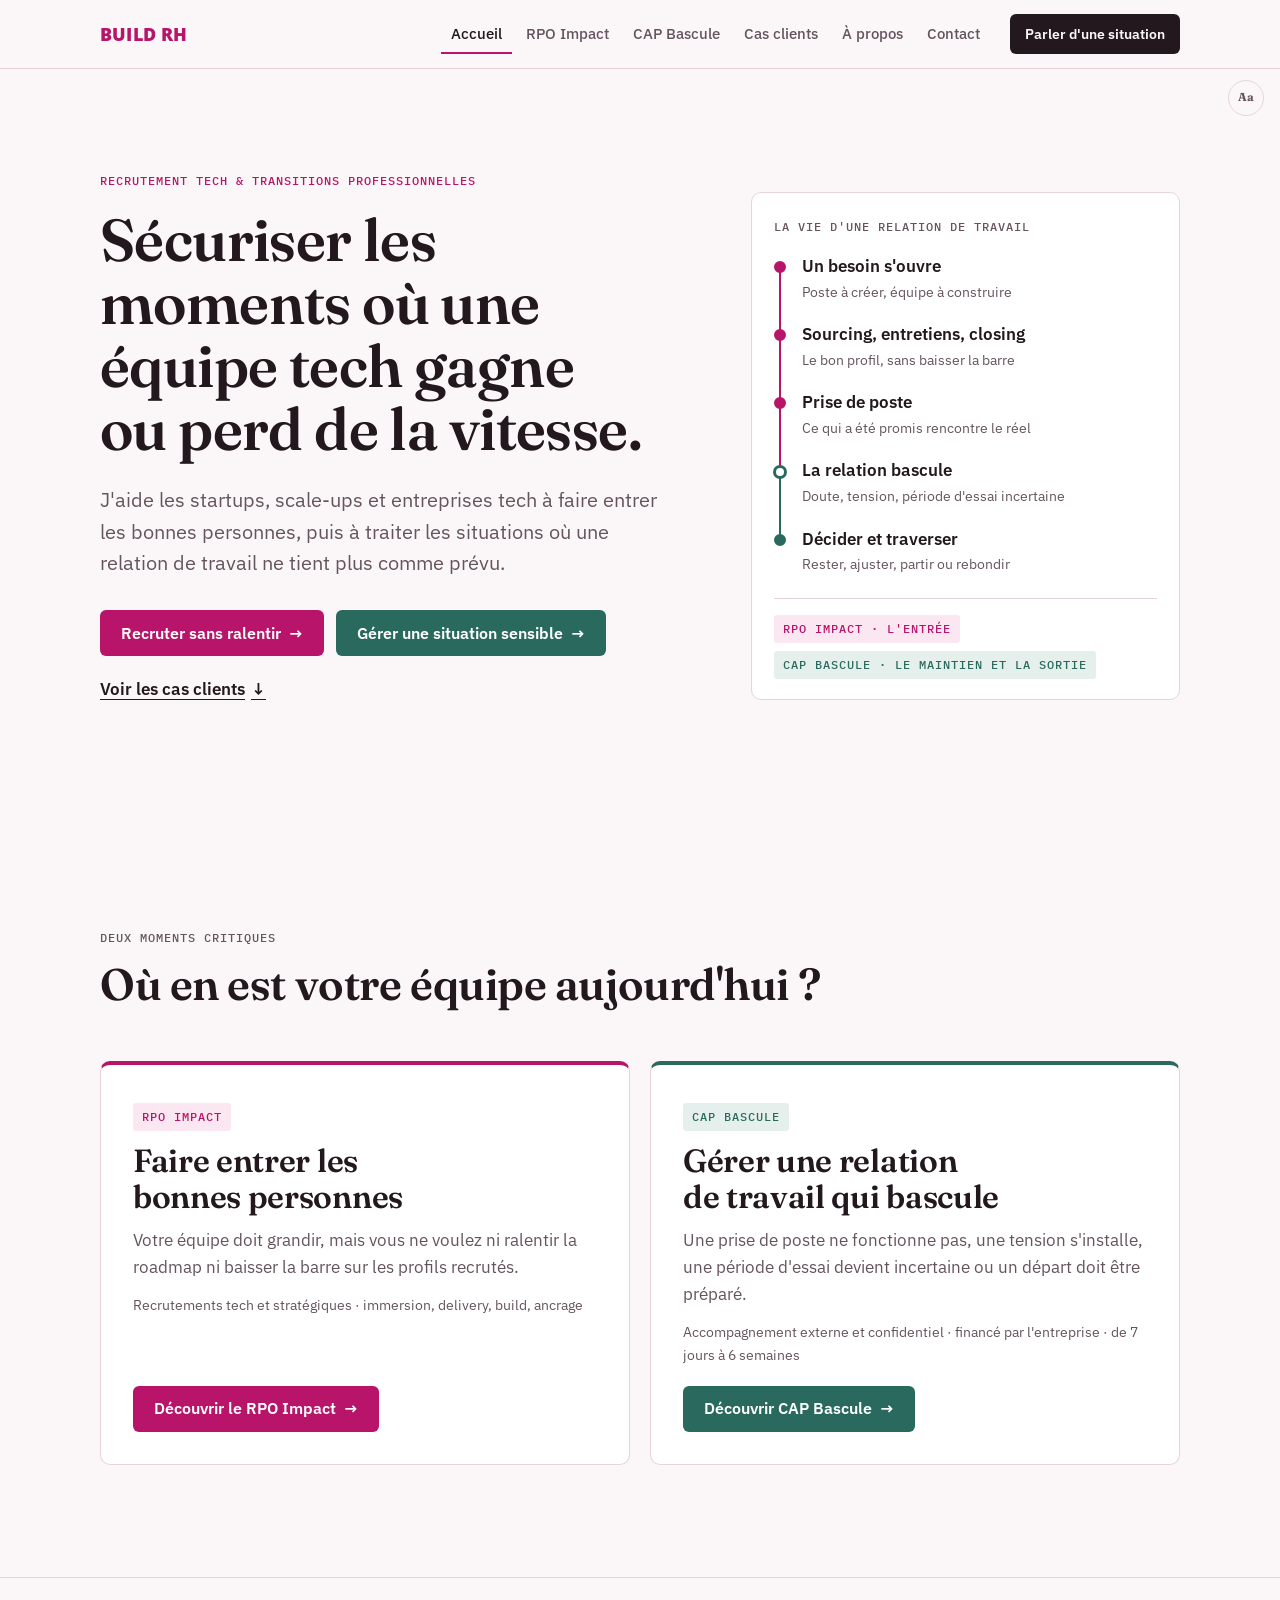
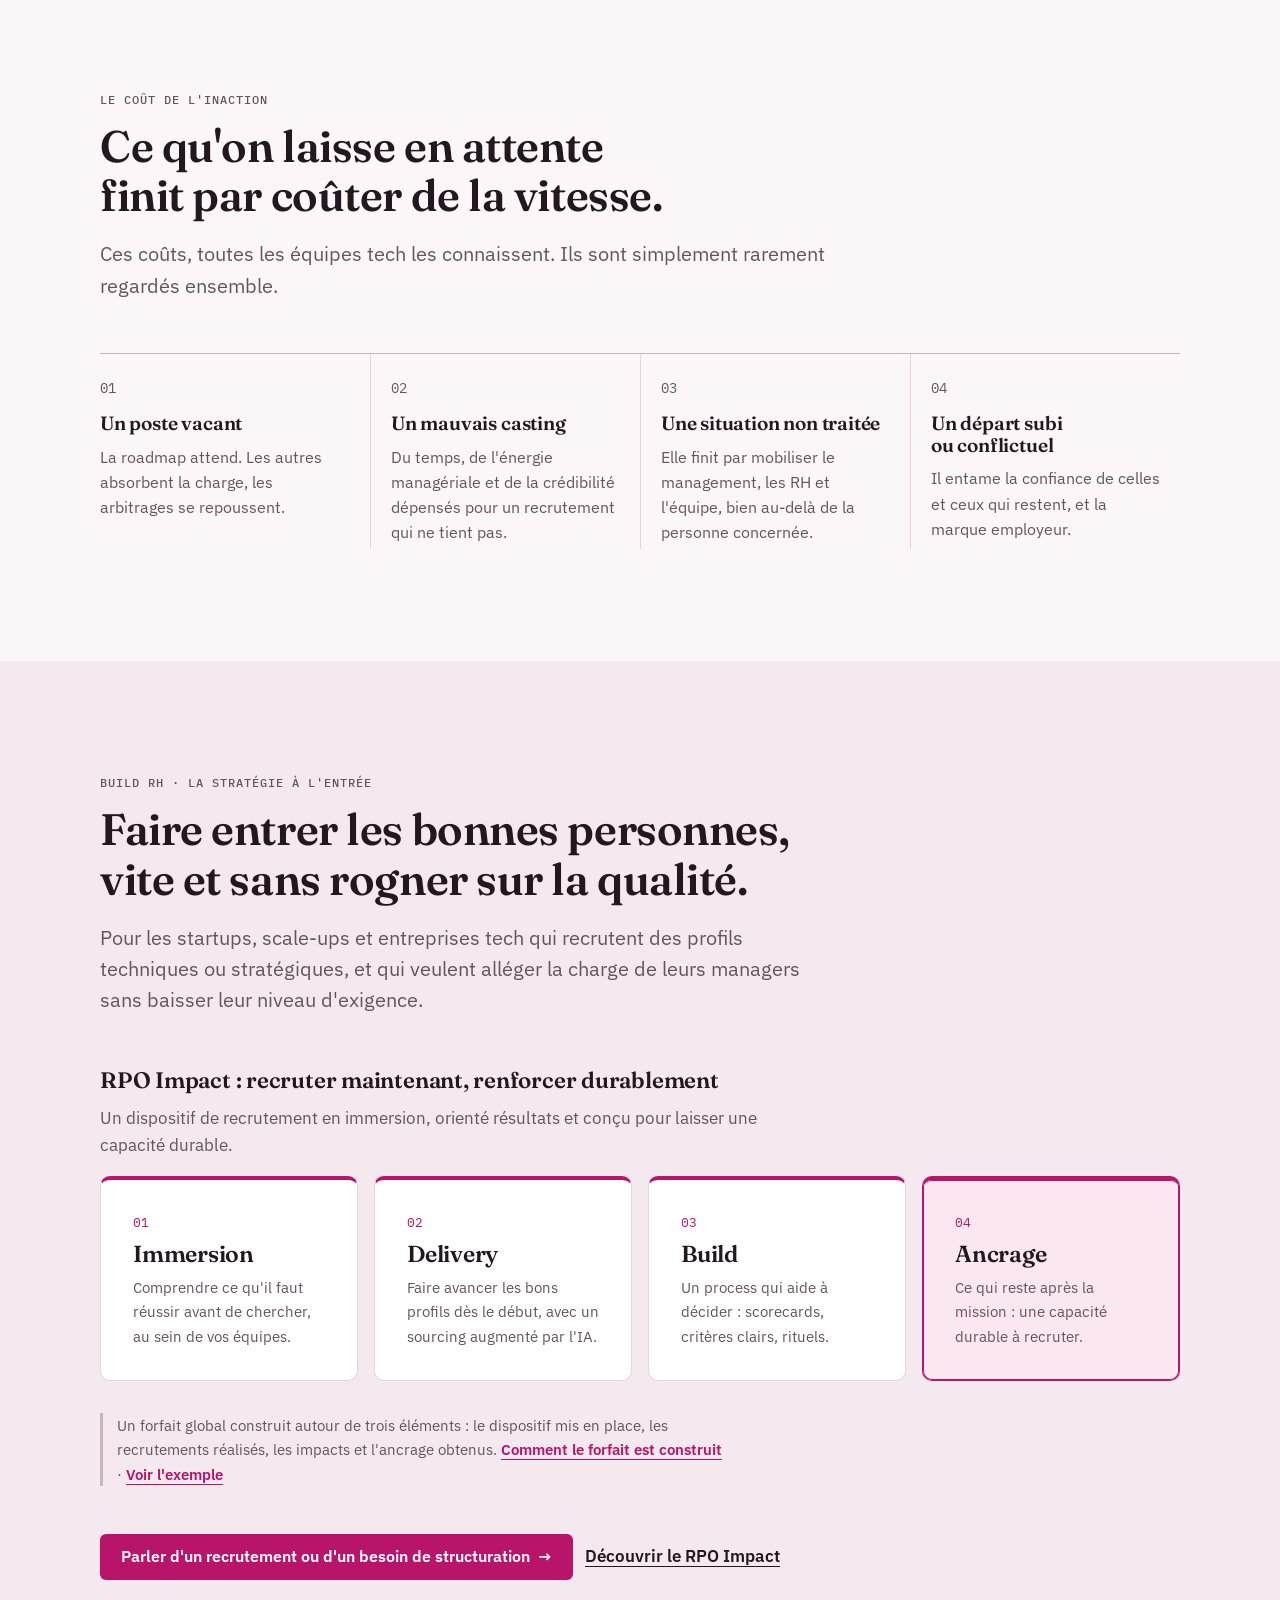
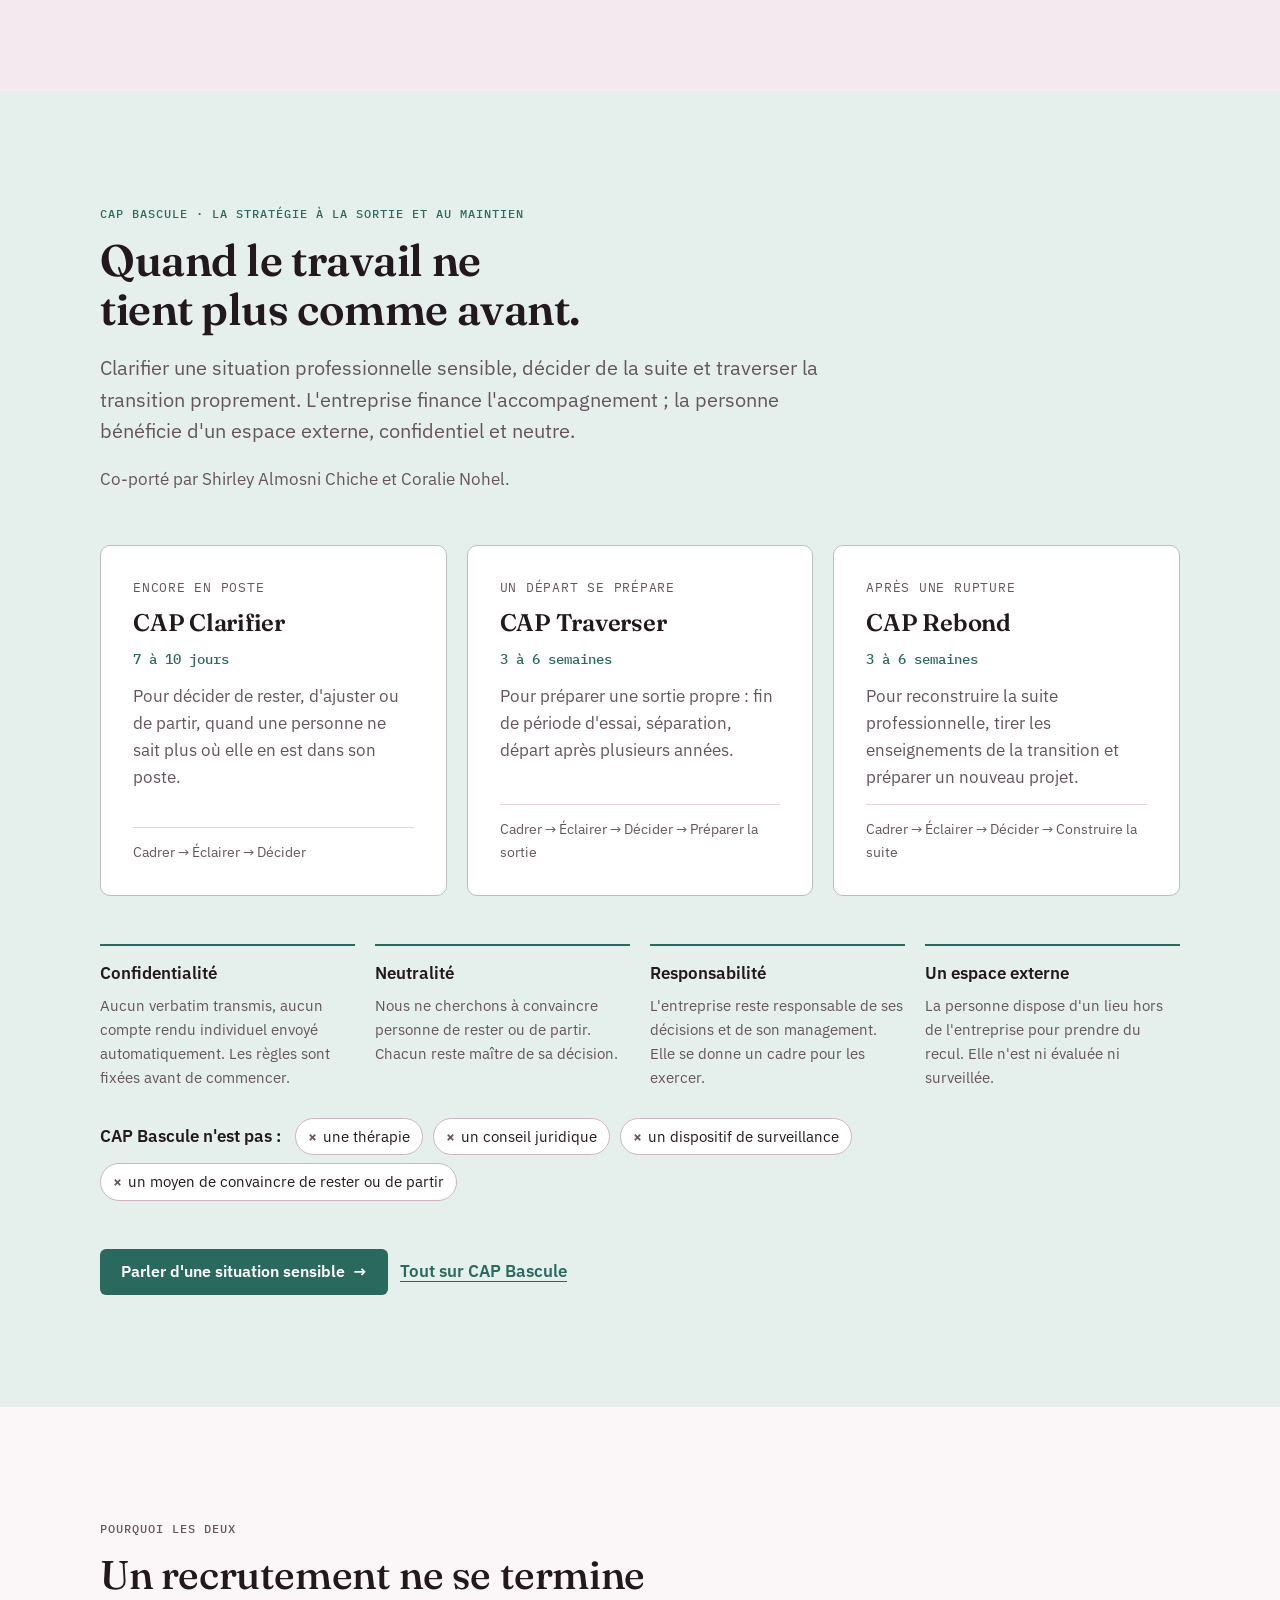
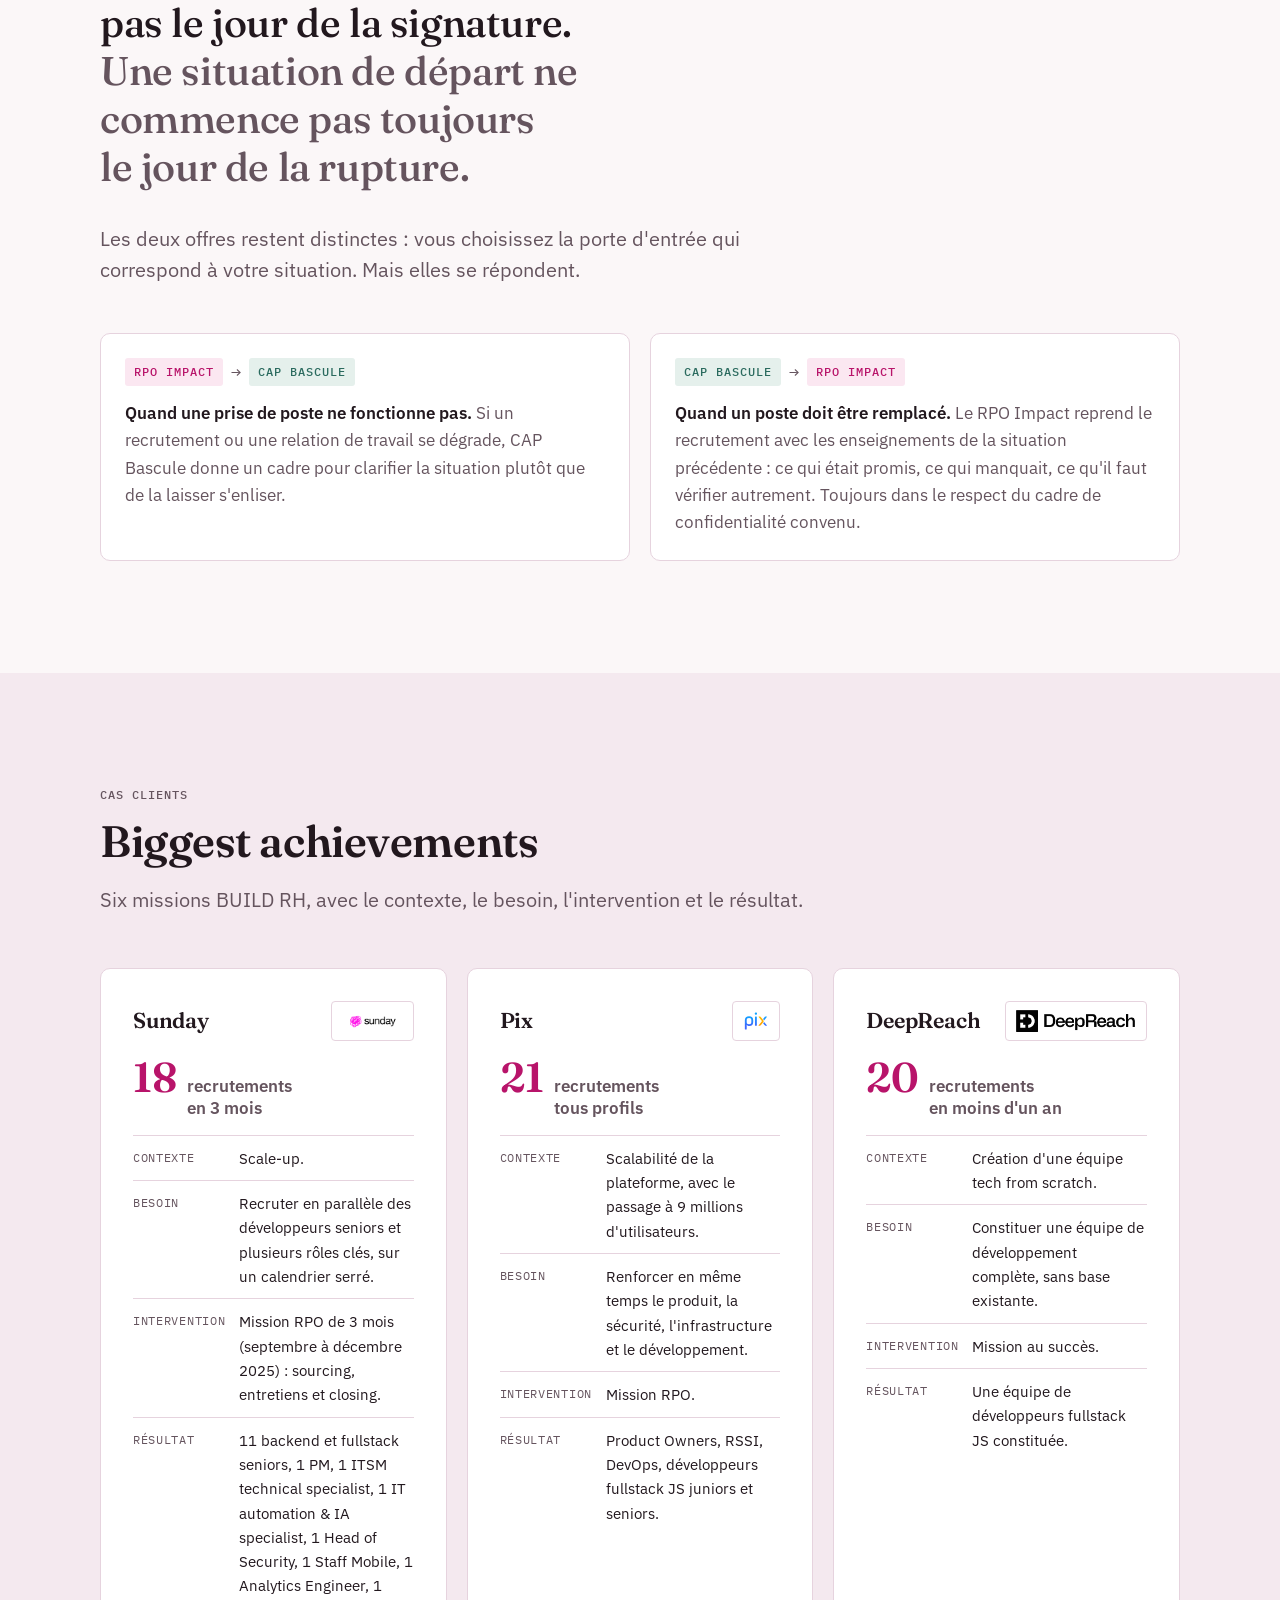
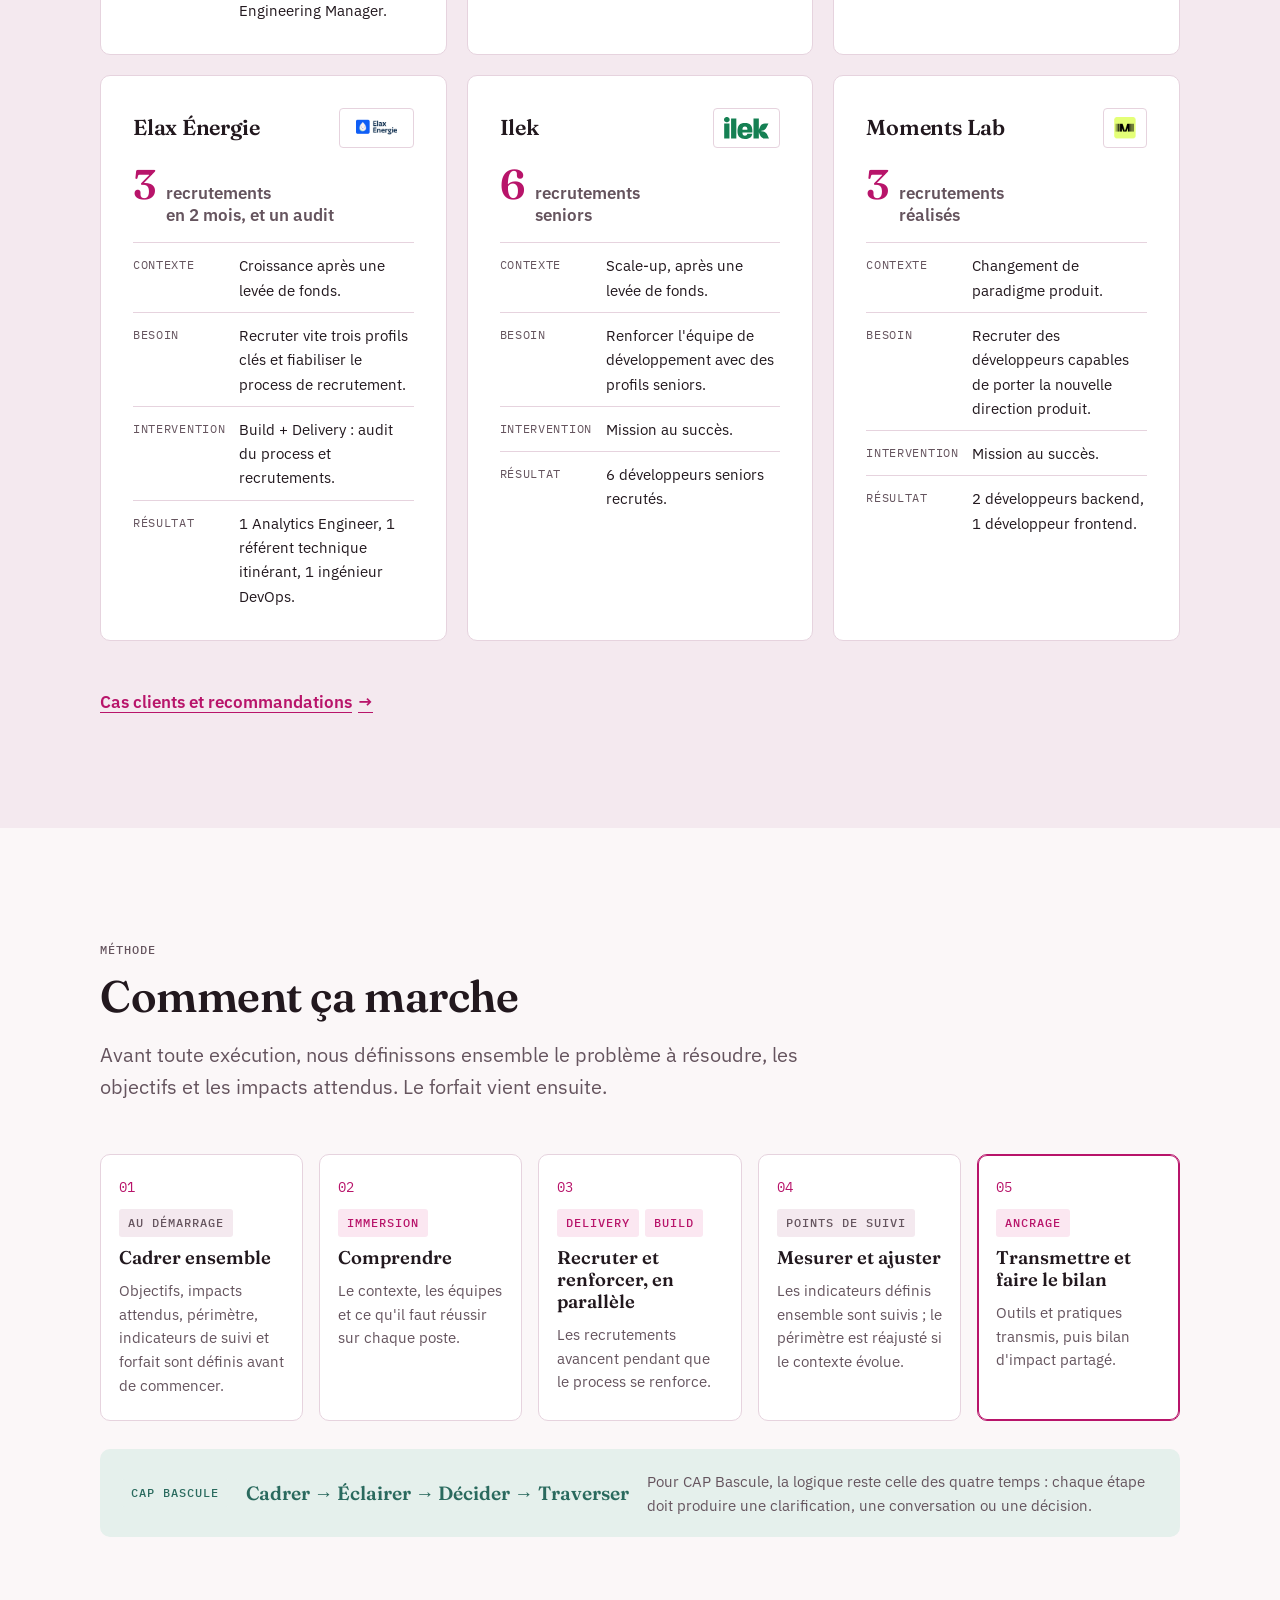
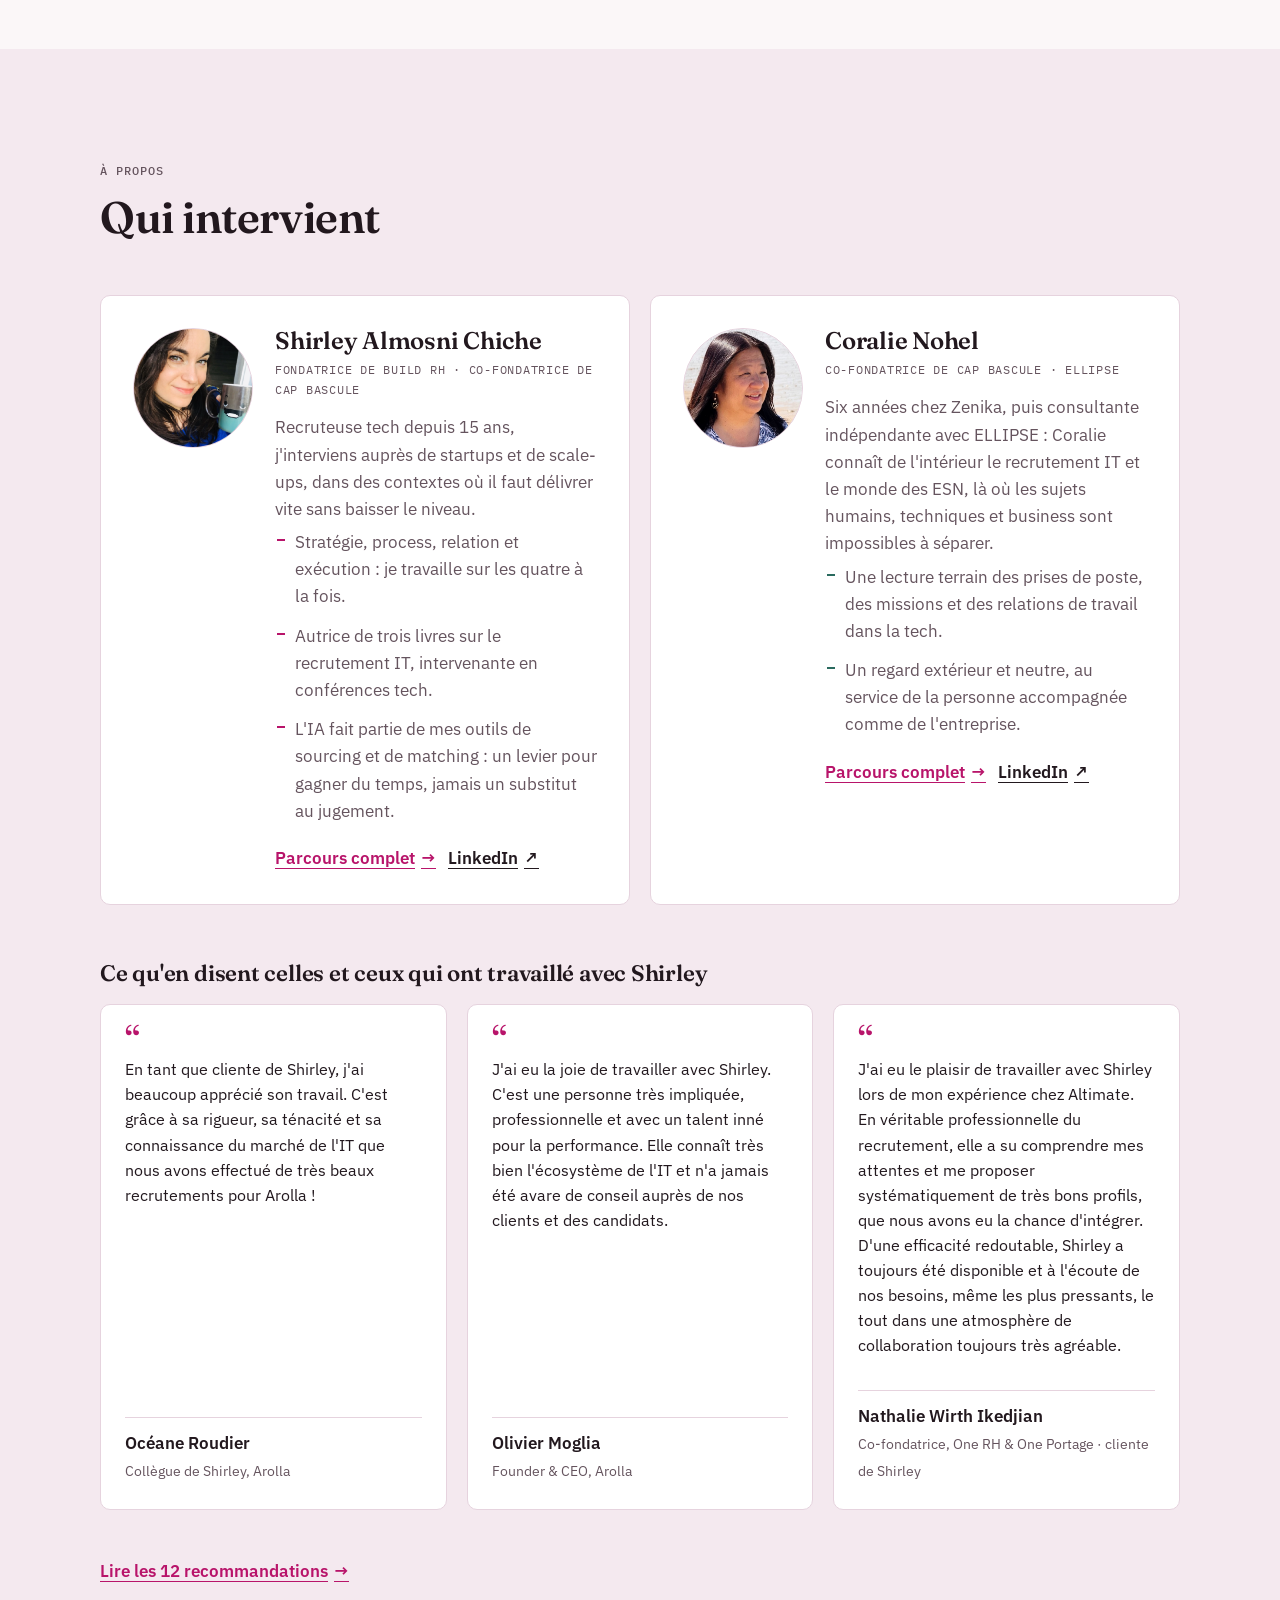
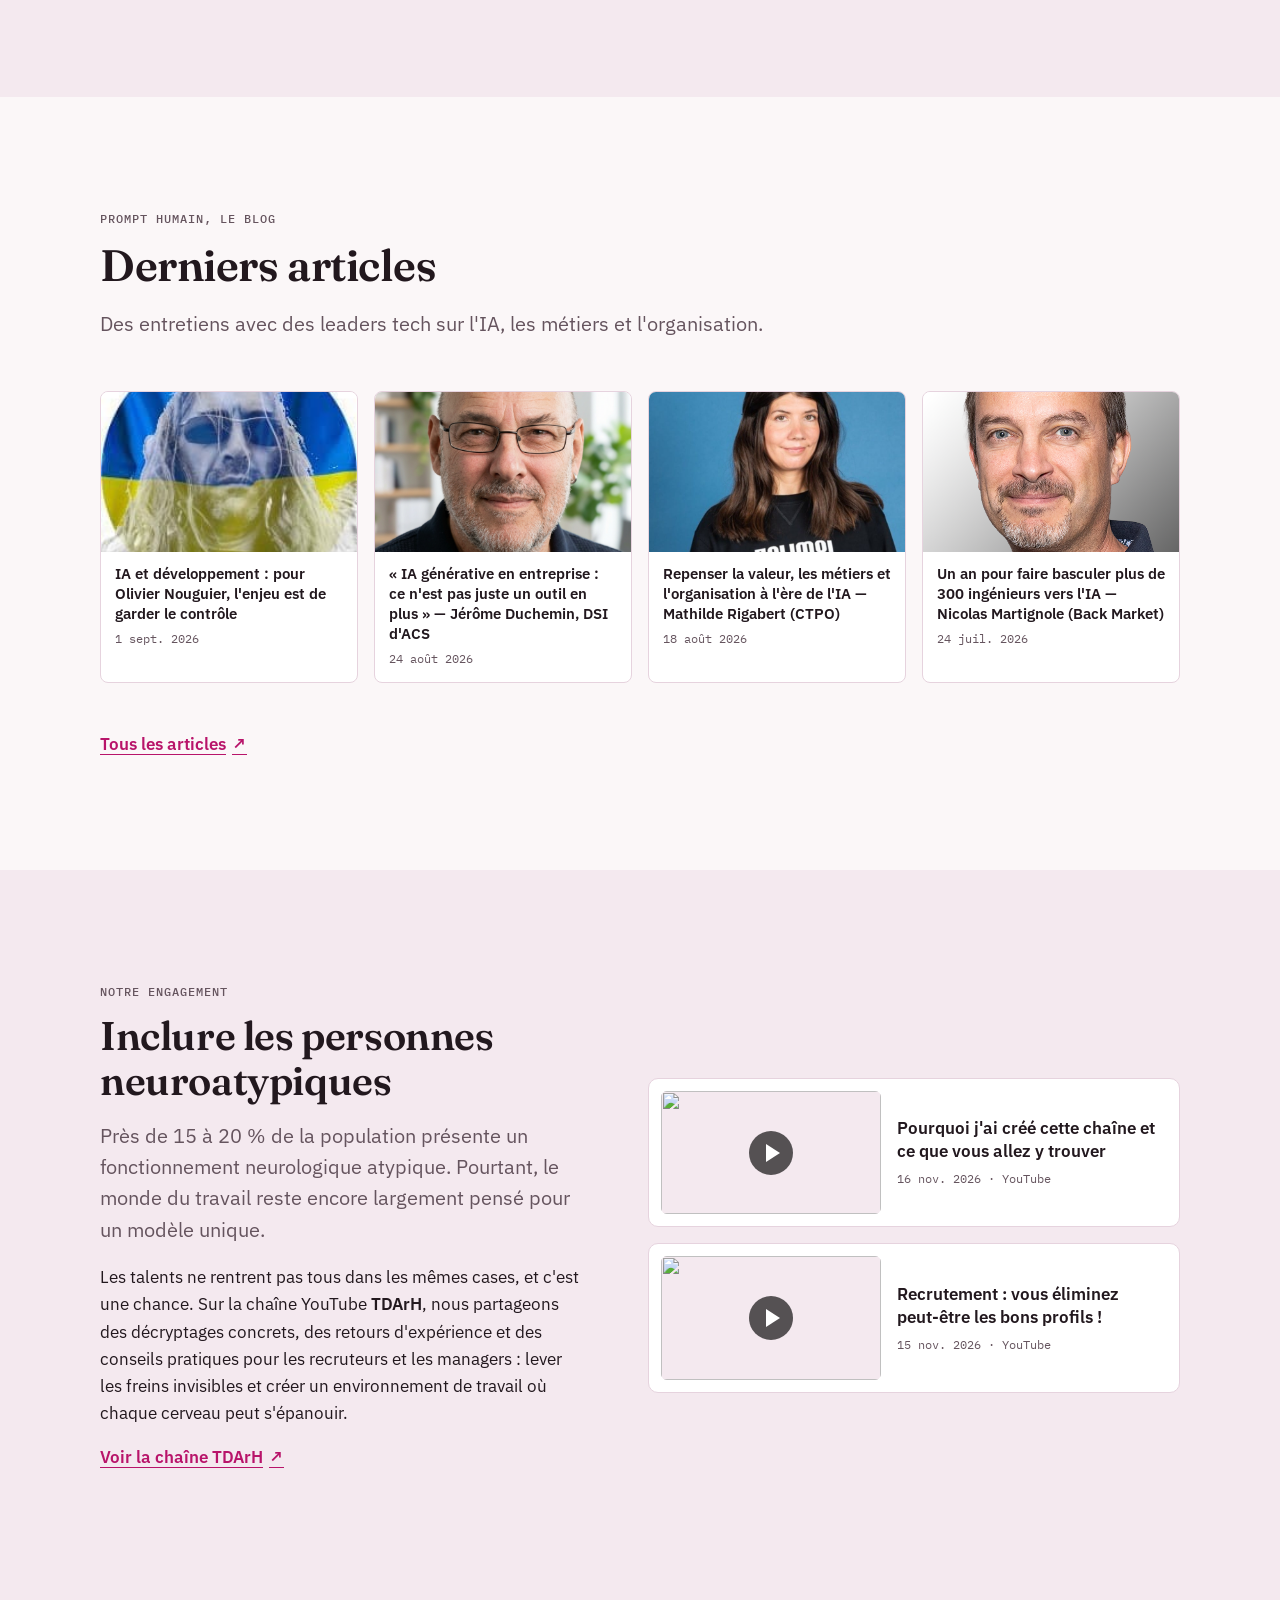
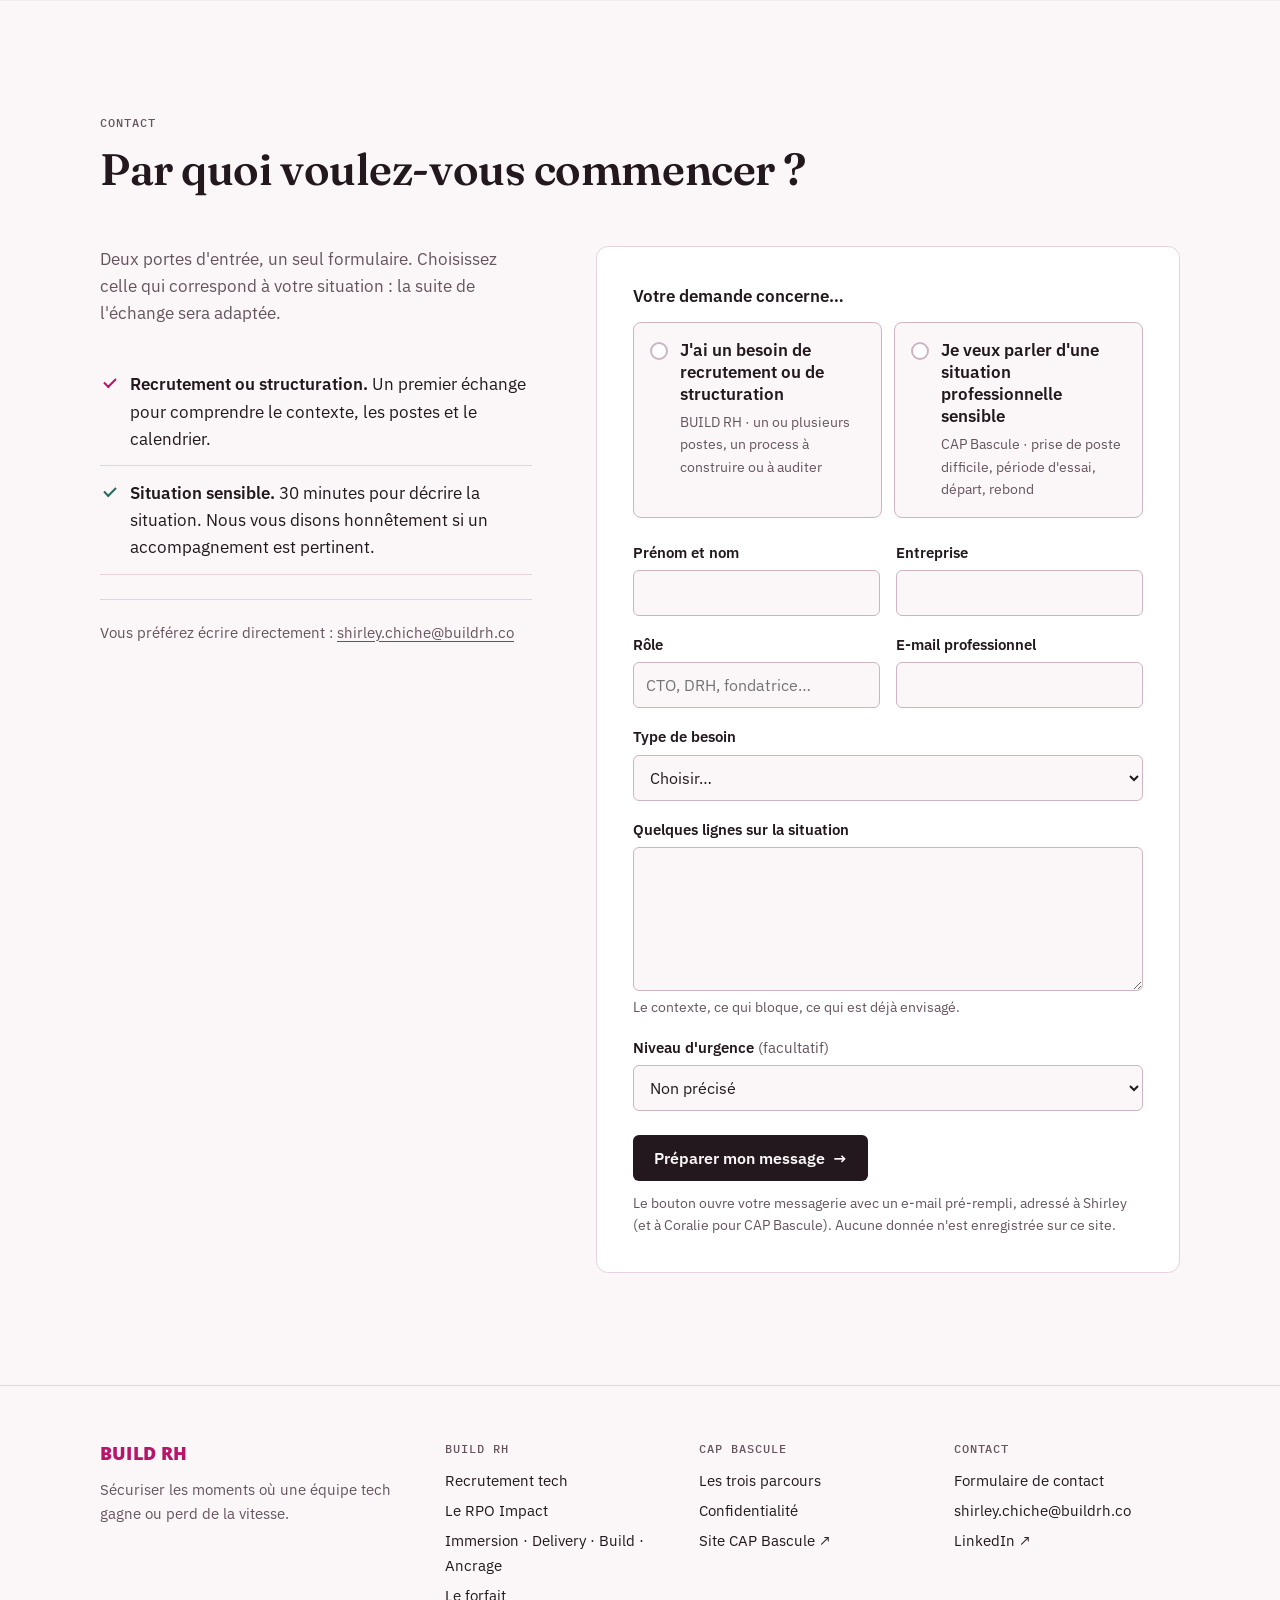
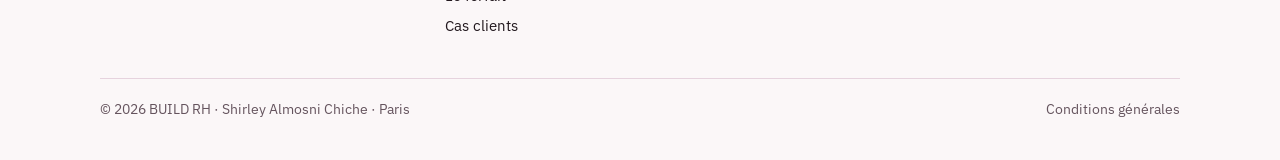
==== commit 81ca05cd: "Harmonisation RPO Impact : vocabulaire et quatre dimensions - Lien « Immersion · Delivery · Build · " ====
--- a/index.html
+++ b/index.html
@@ -608,7 +608,9 @@
         <h2>BUILD RH</h2>
         <ul>
           <li><a href="/build-rh.html">Recrutement tech</a></li>
-          <li><a href="/build-rh.html#forfait">Le RPO Impact</a></li>
+          <li><a href="/build-rh.html">Le RPO Impact</a></li>
+          <li><a href="/build-rh.html#dimensions">Immersion · Delivery · Build · Ancrage</a></li>
+          <li><a href="/build-rh.html#forfait">Le forfait</a></li>
           <li><a href="/cas-clients.html">Cas clients</a></li>
         </ul>
       </div>
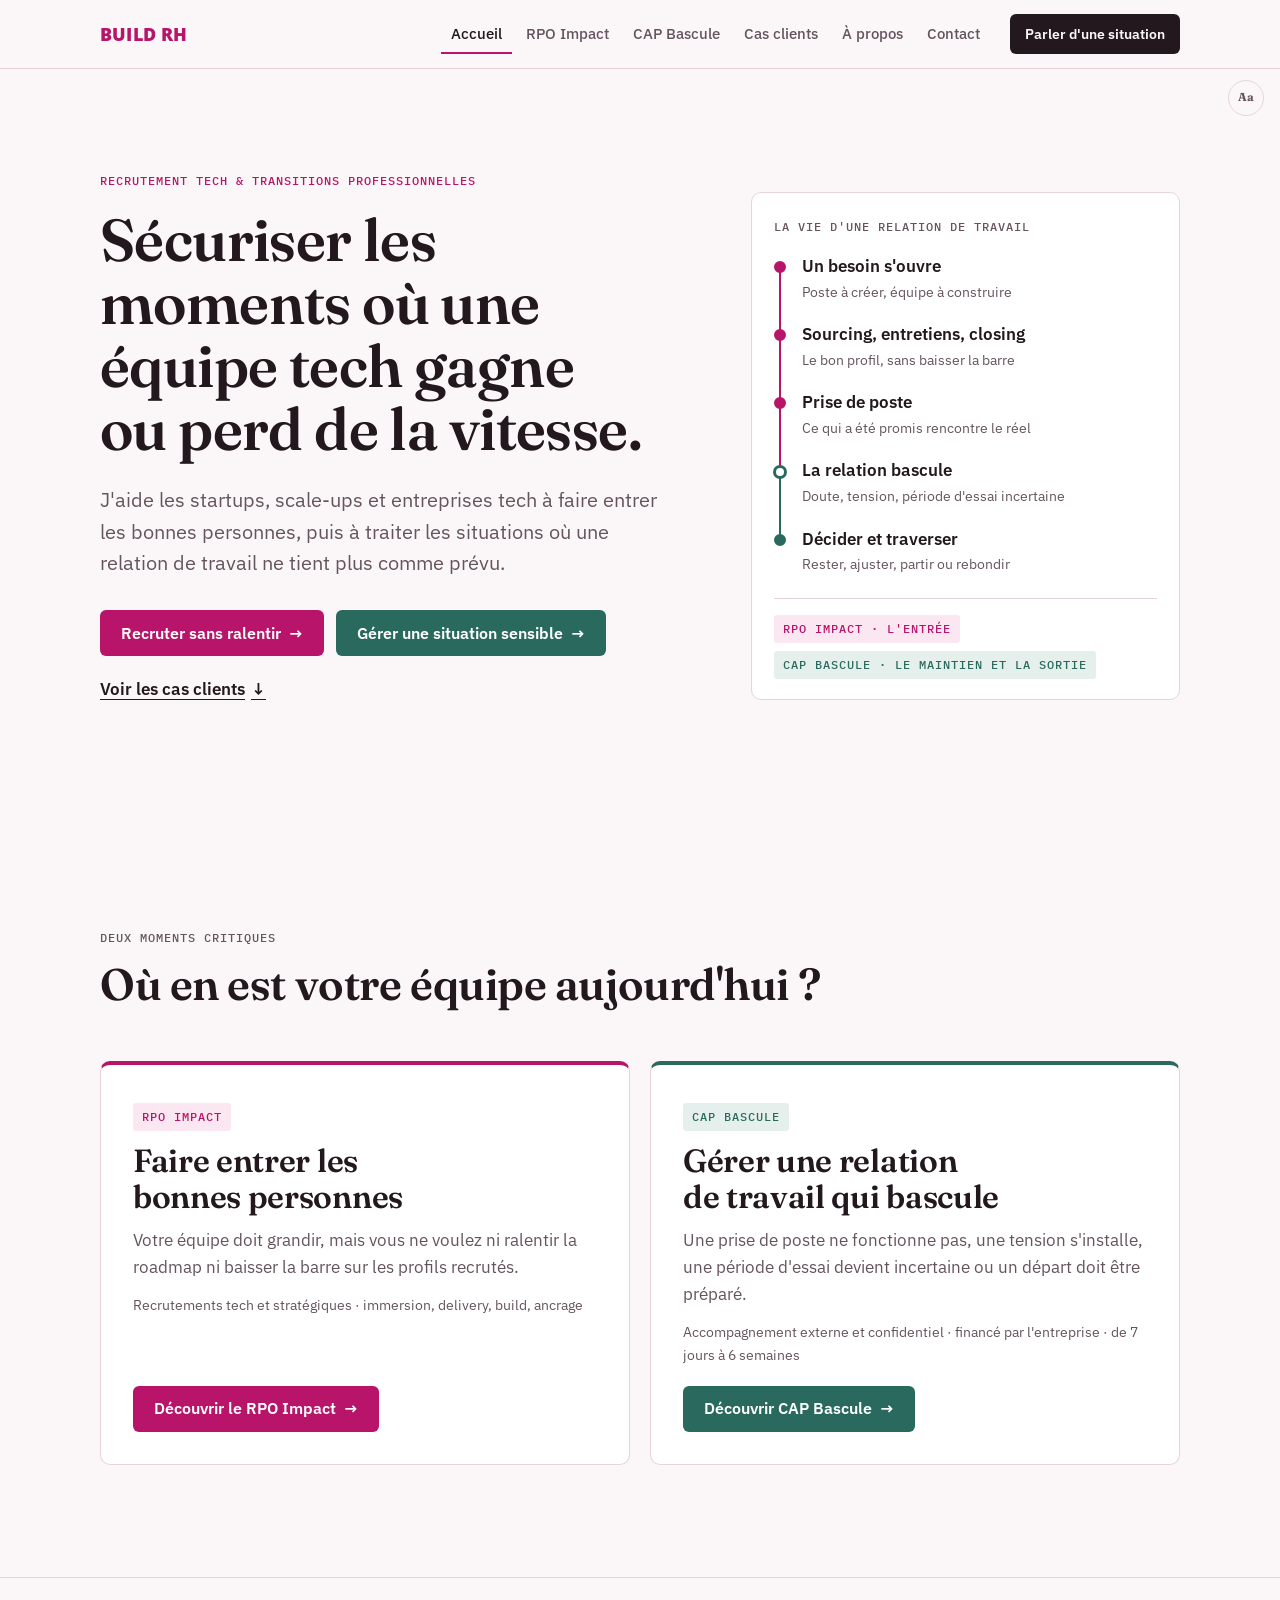
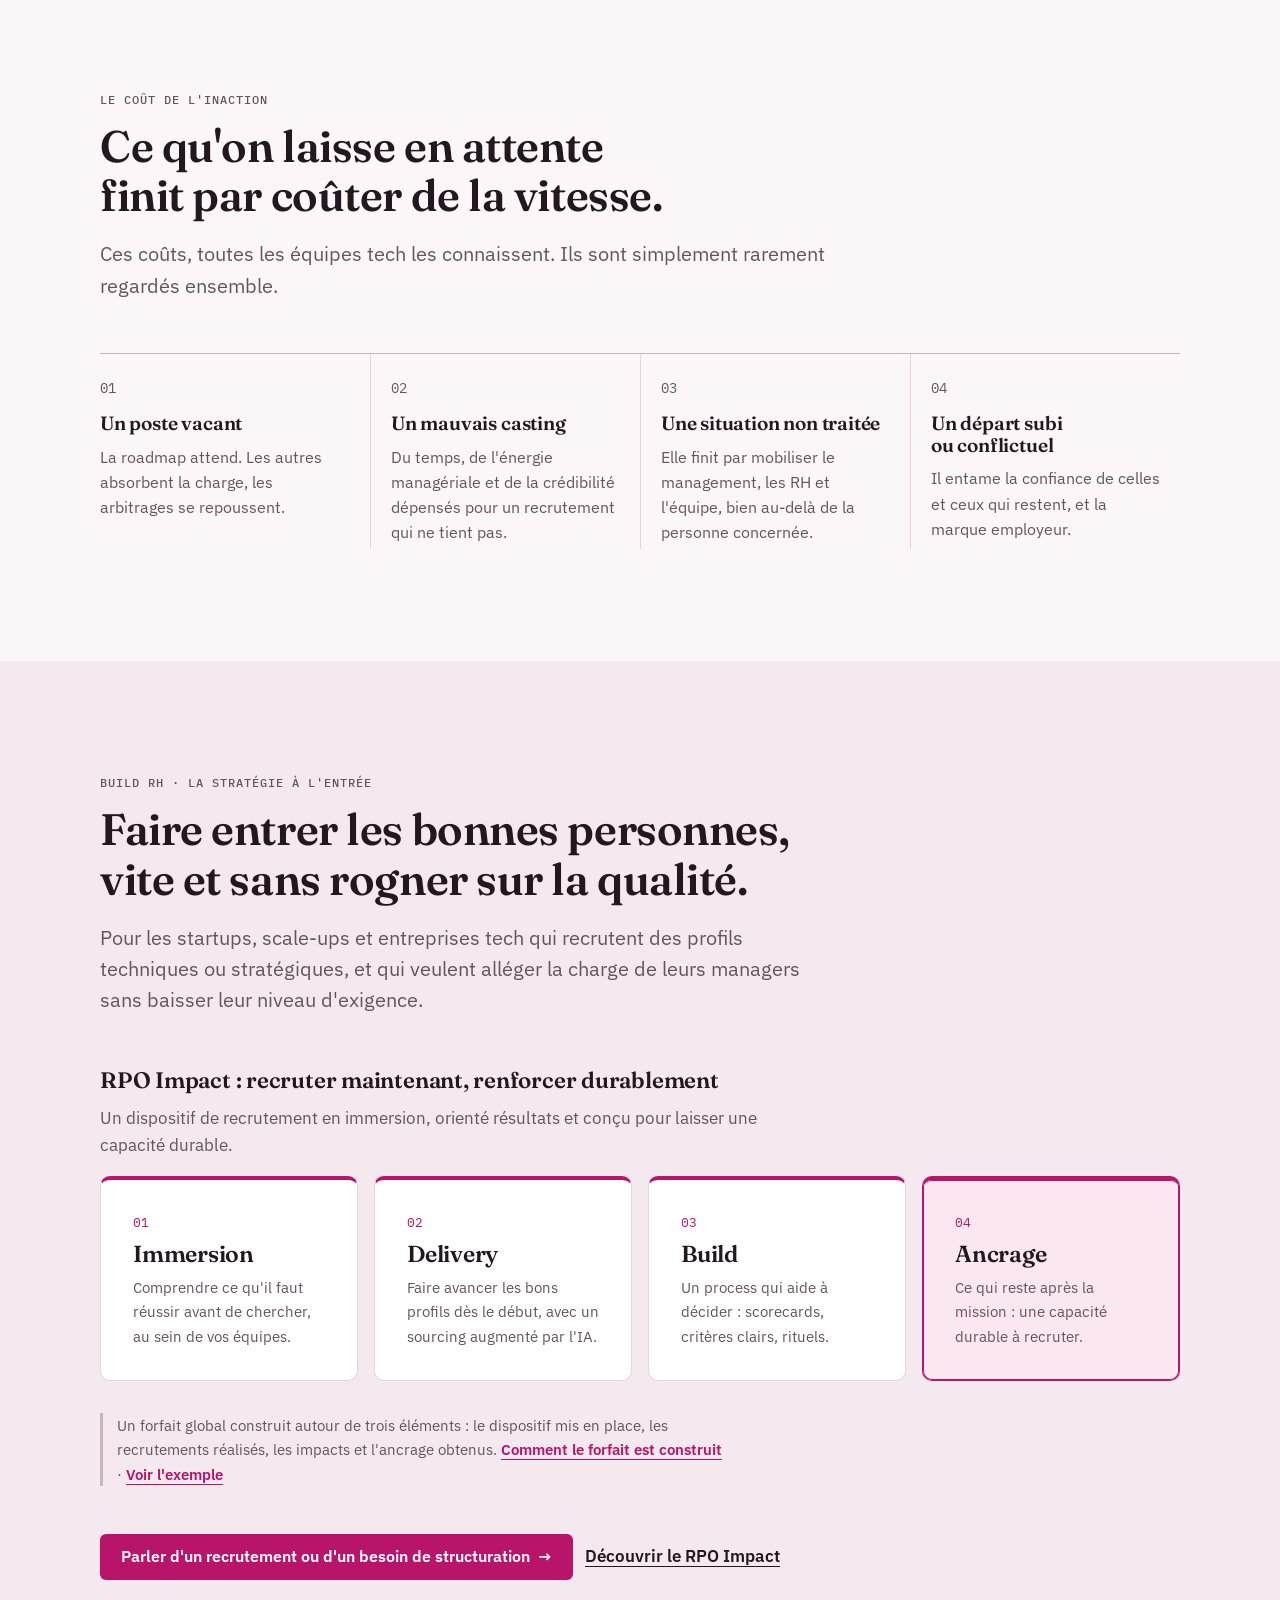
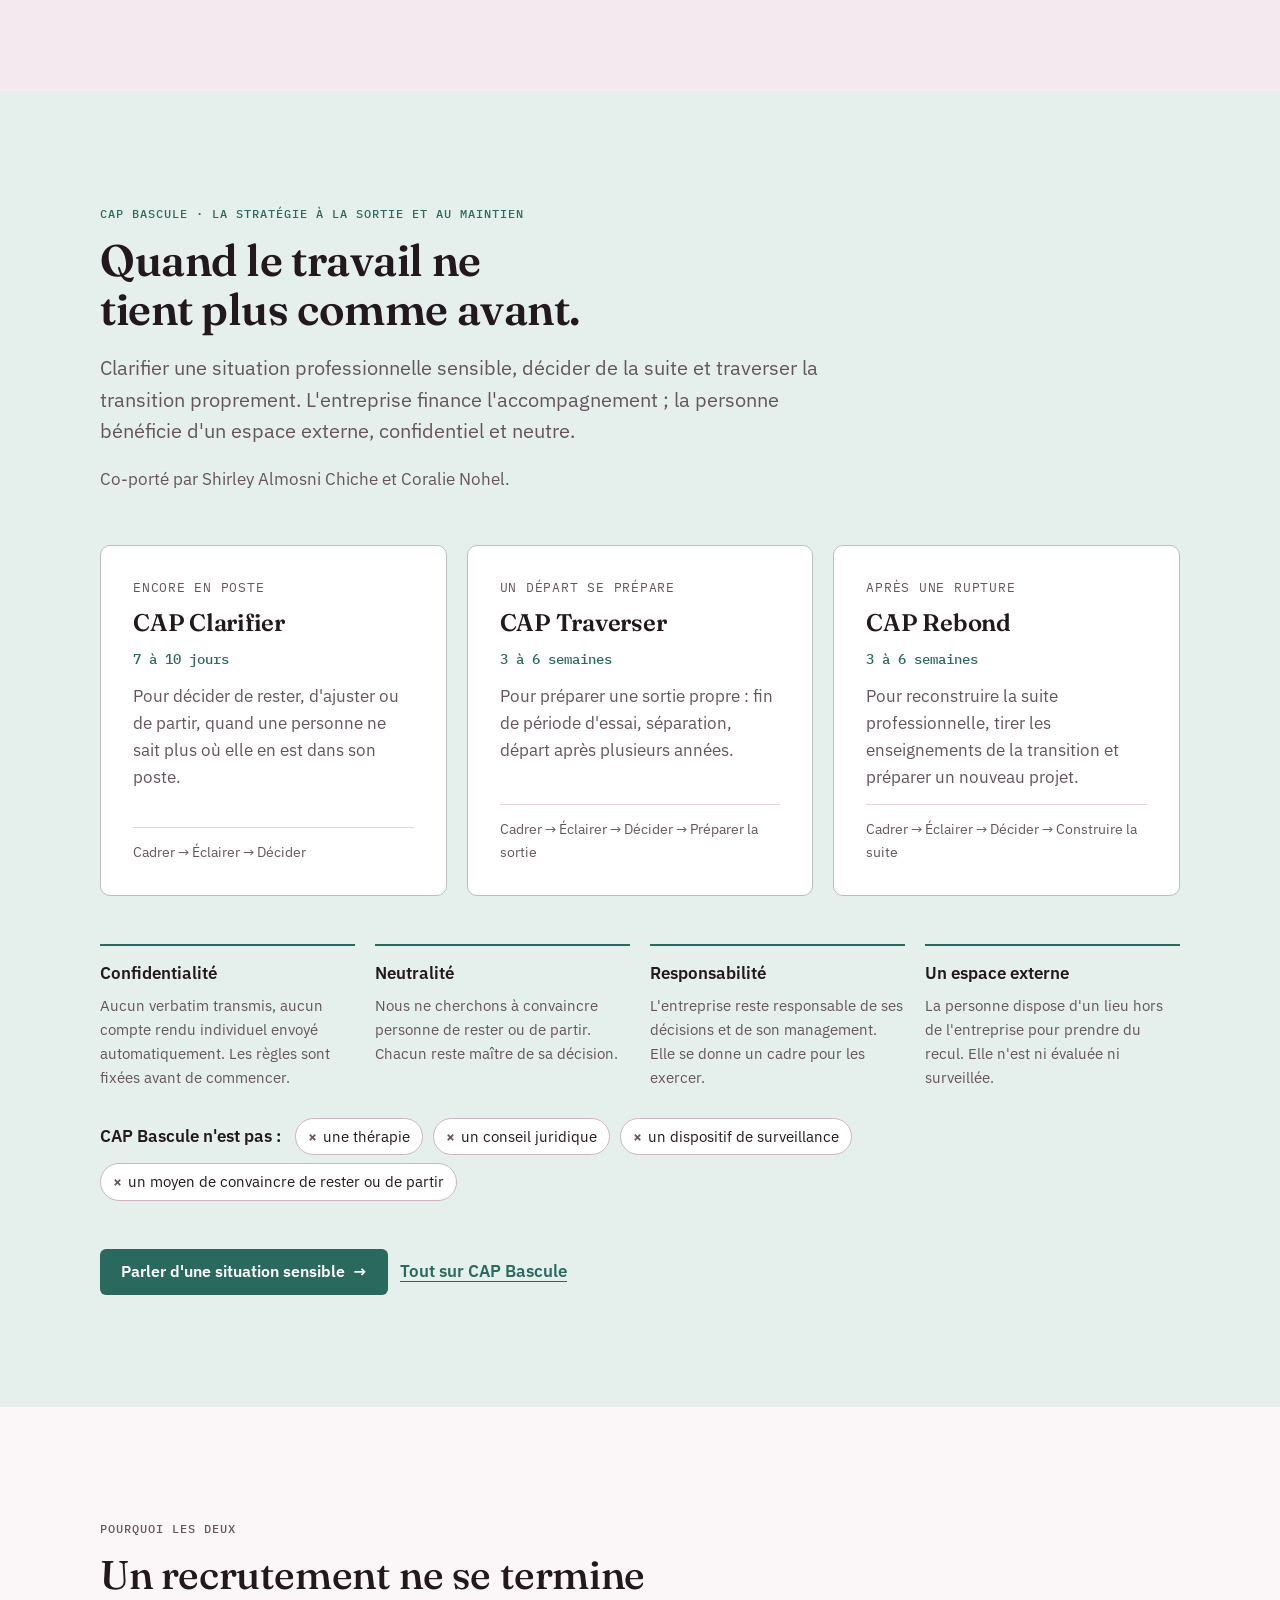
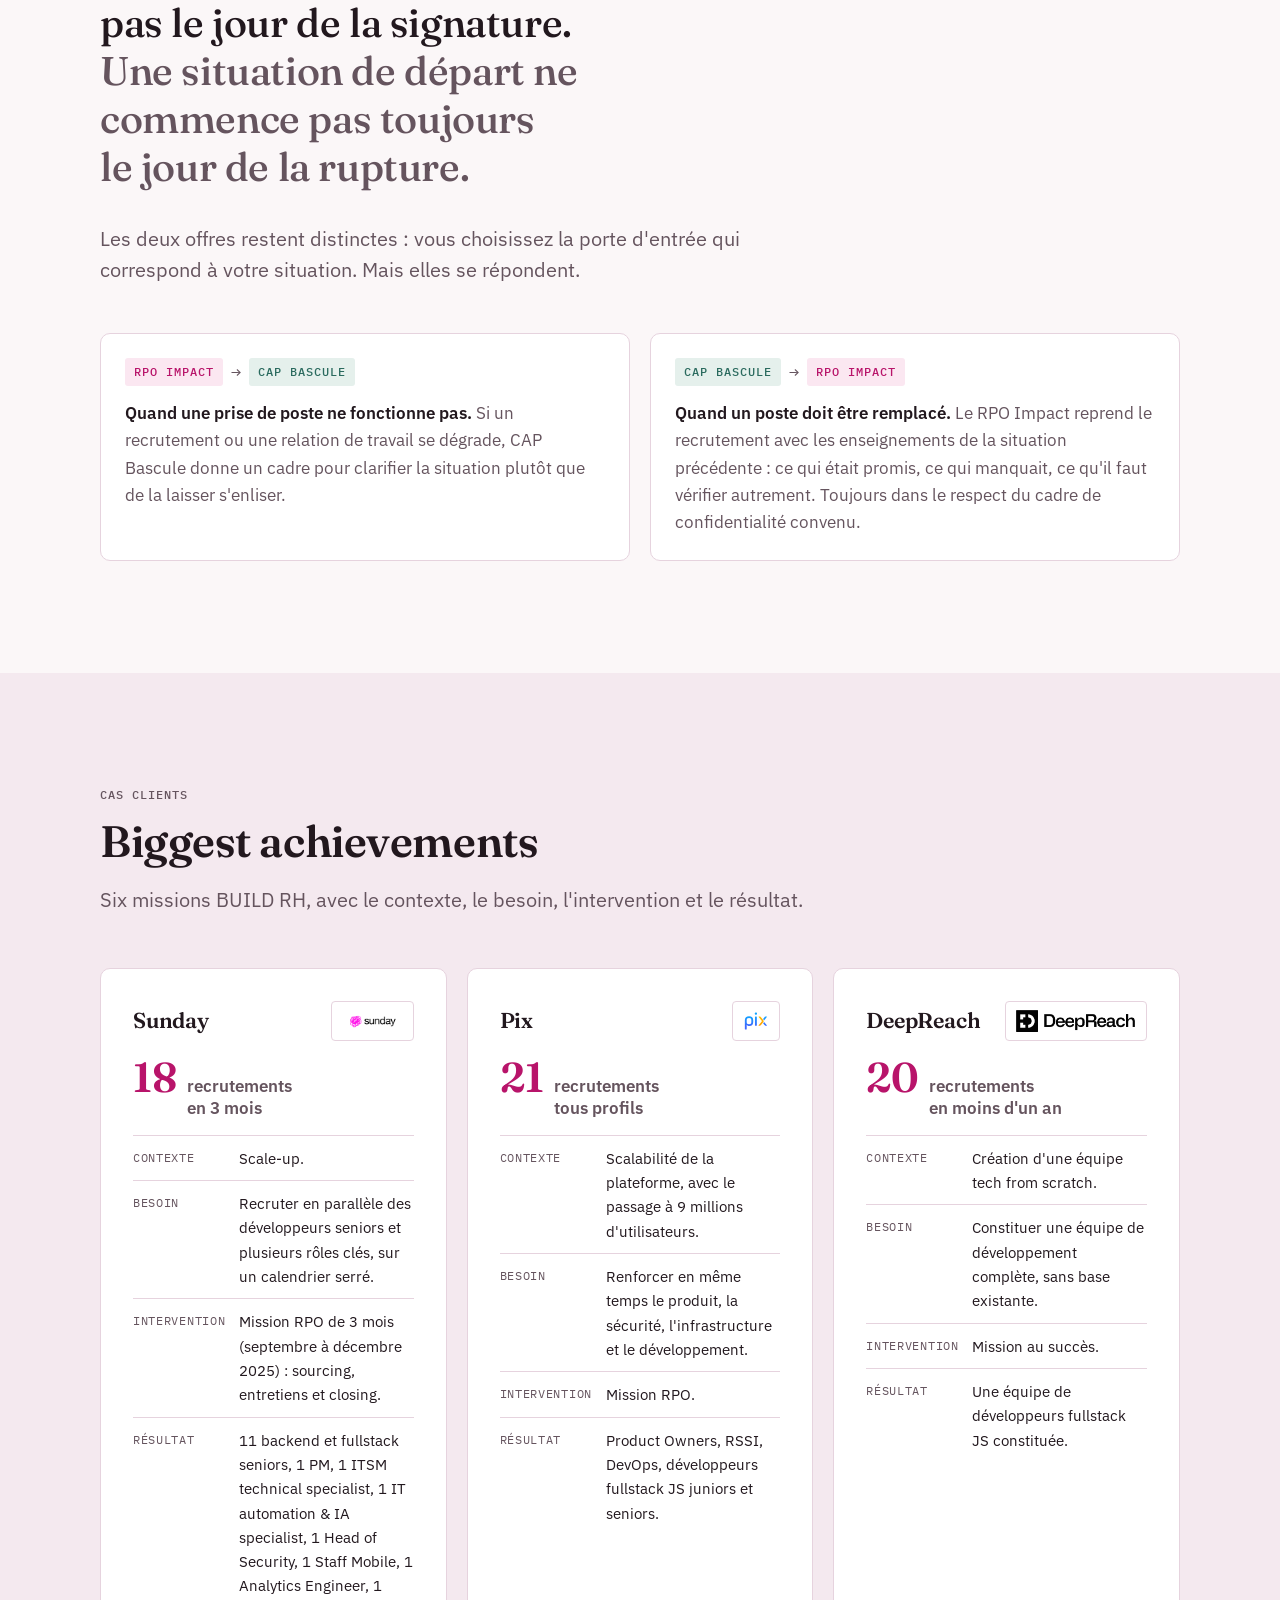
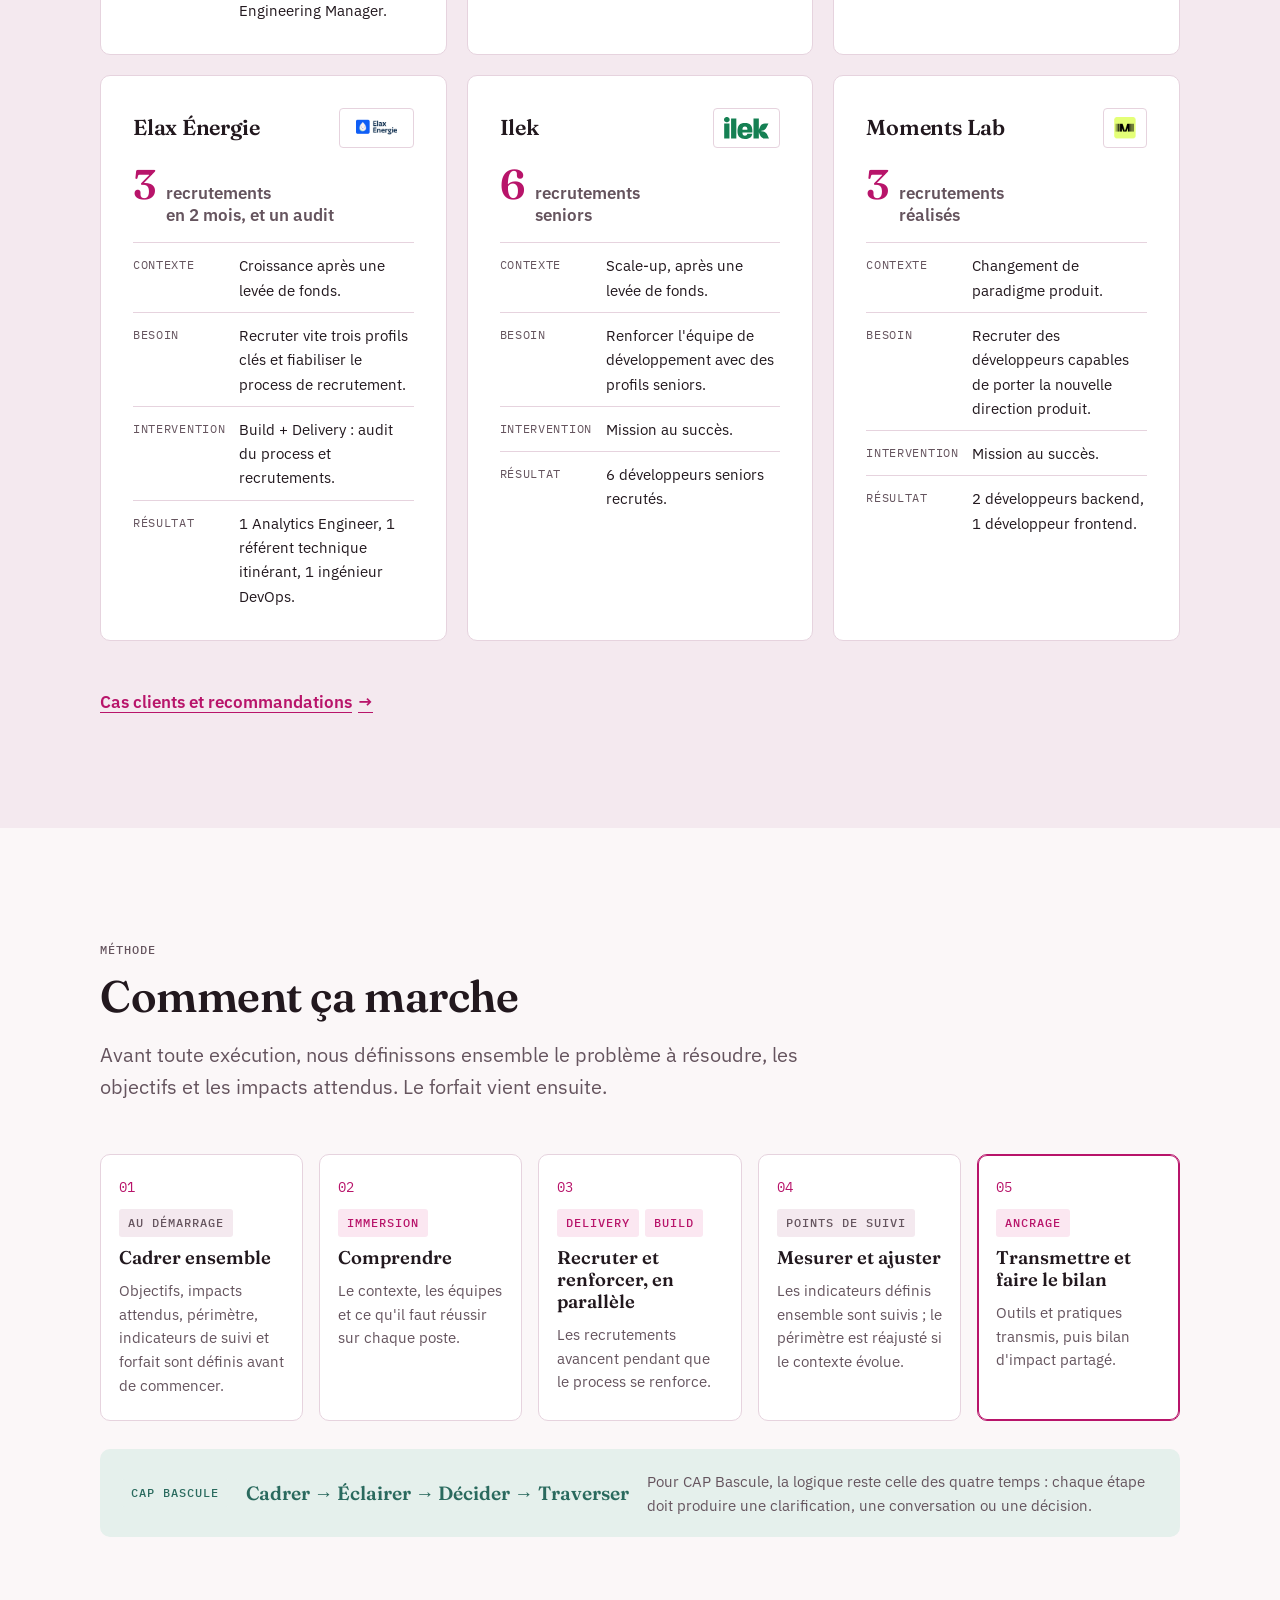
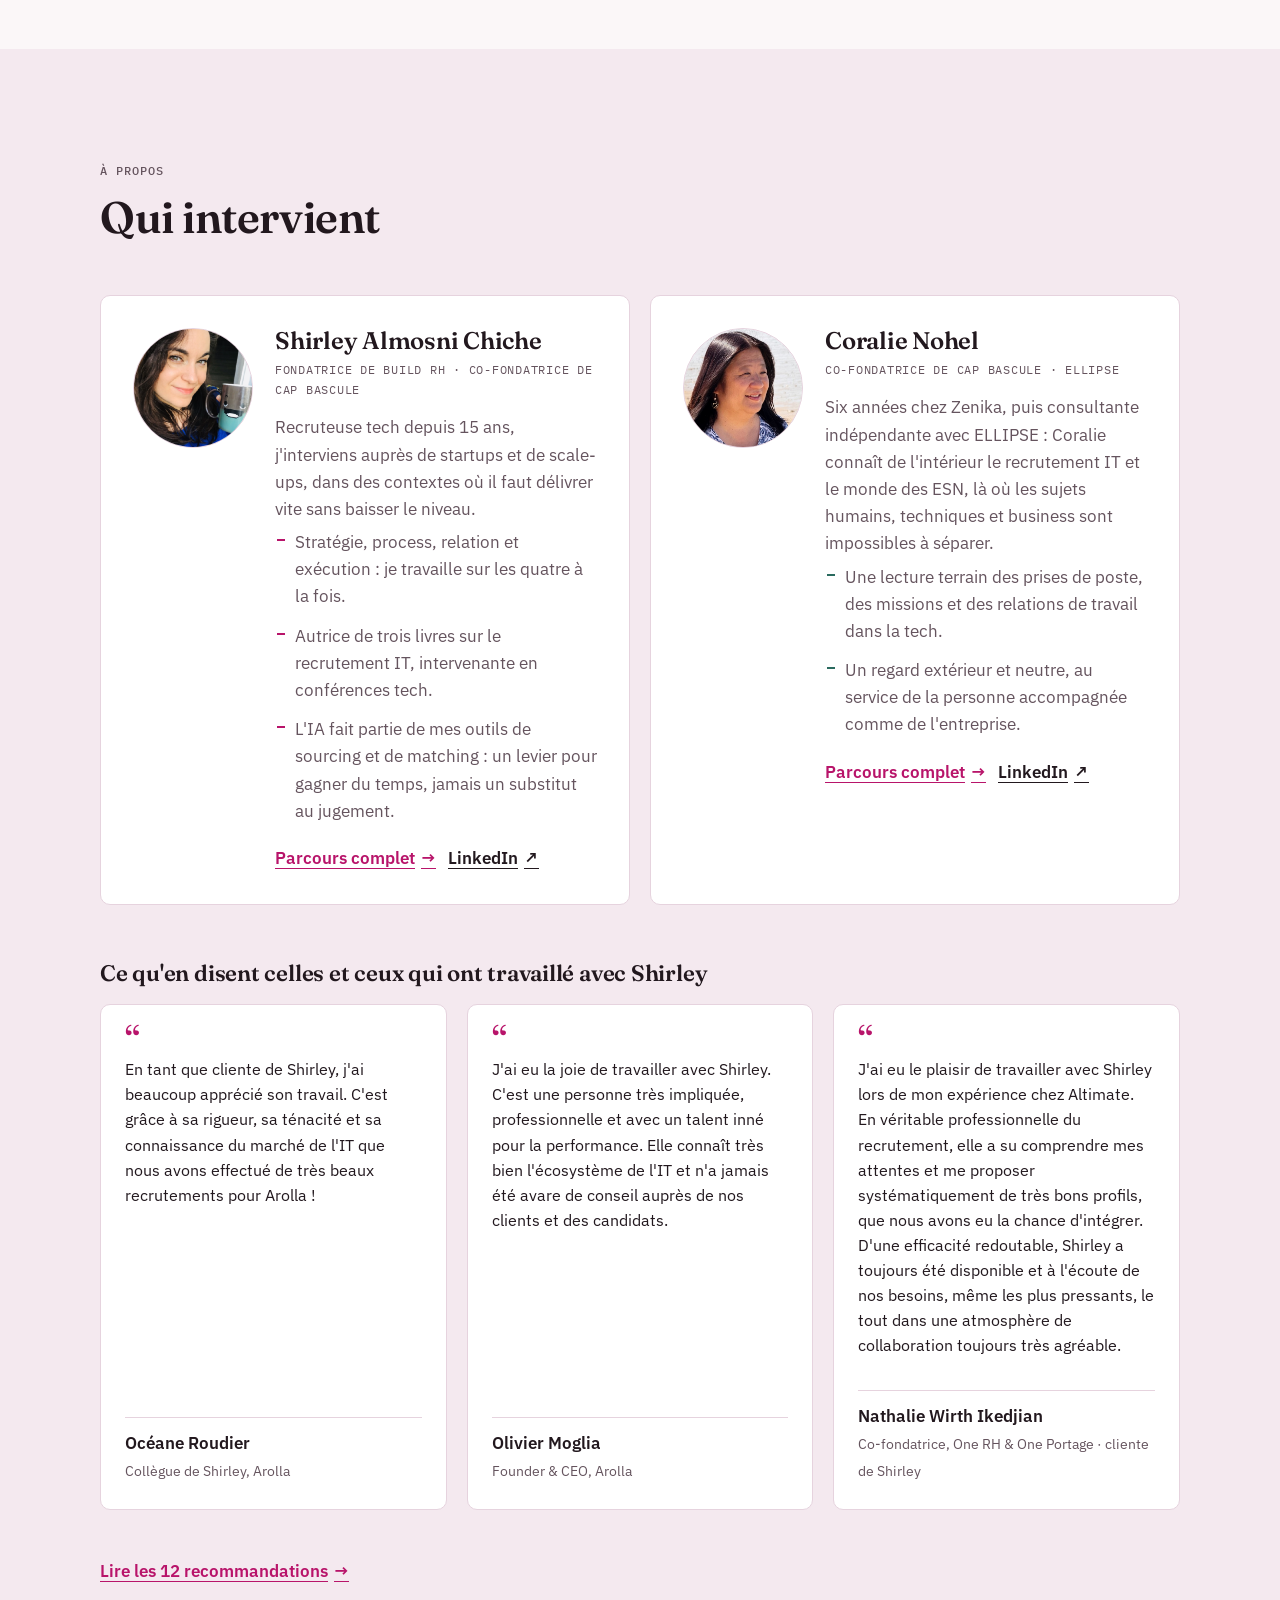
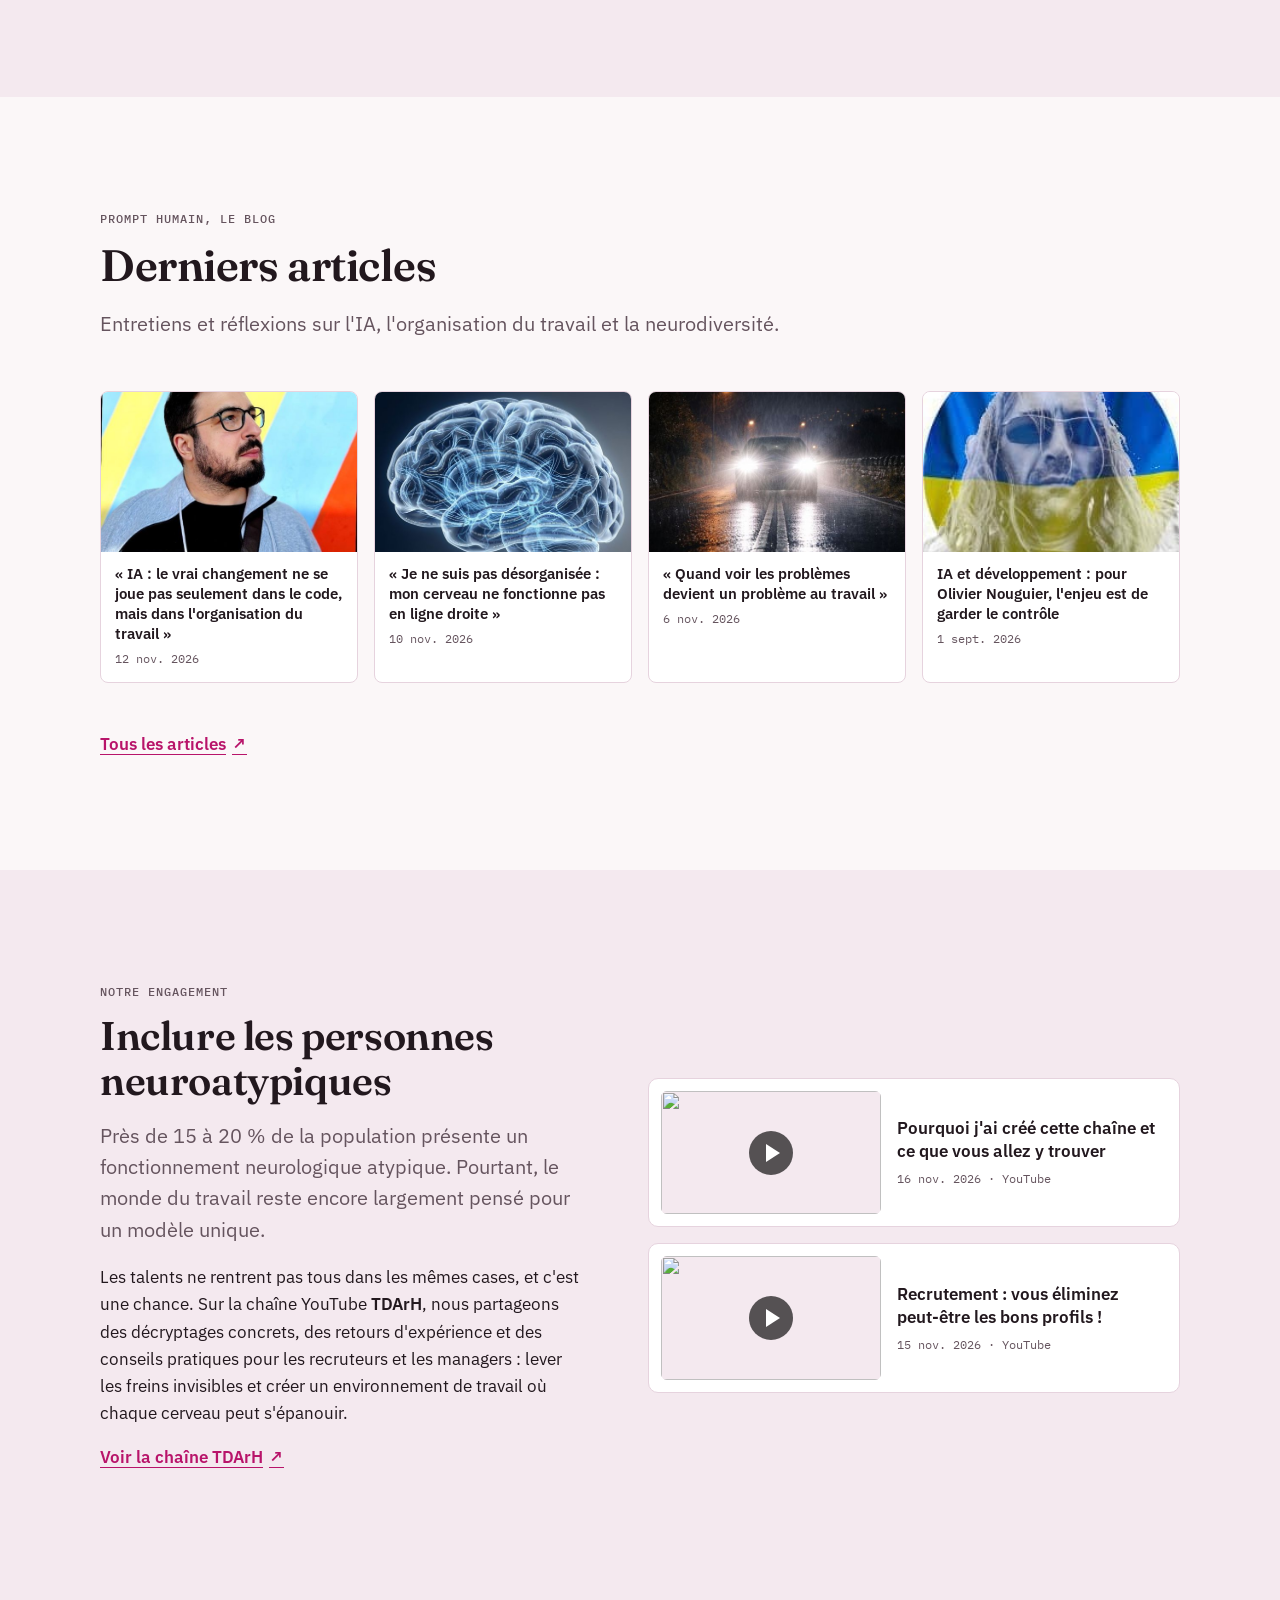
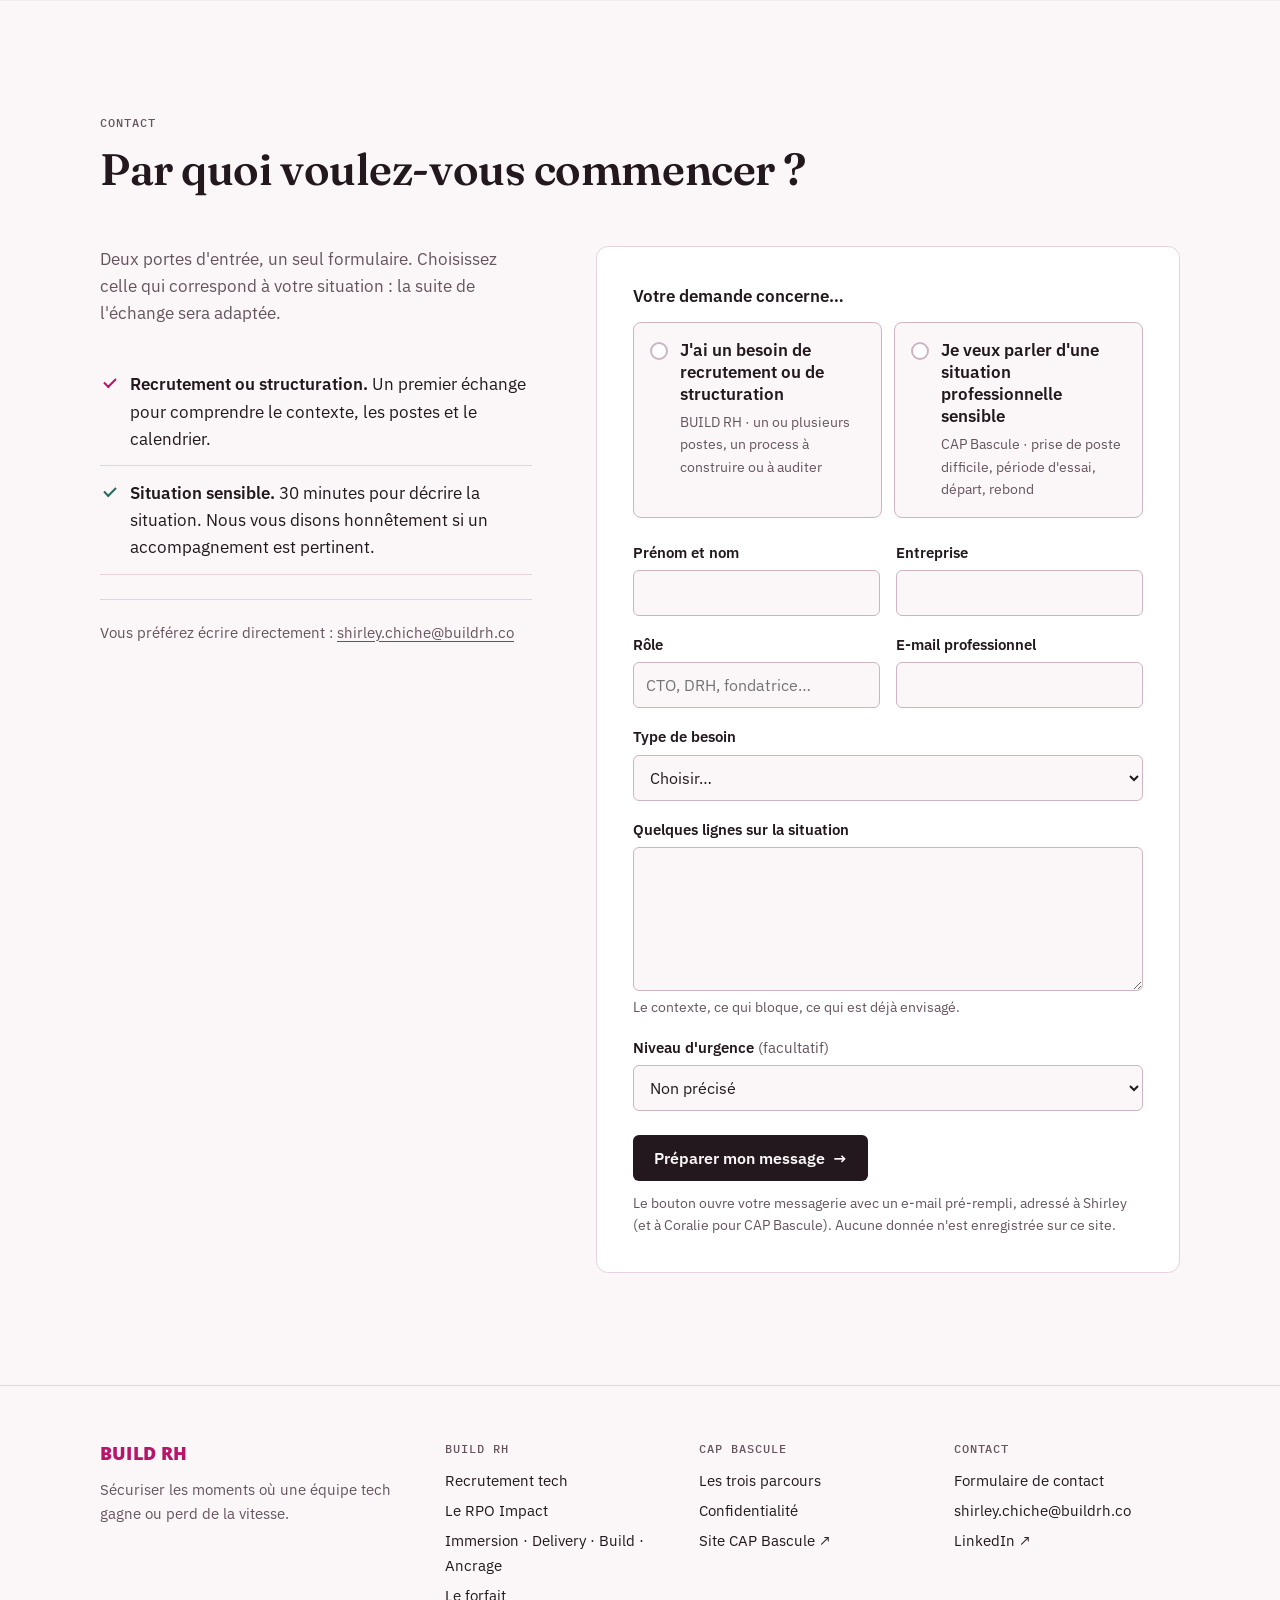
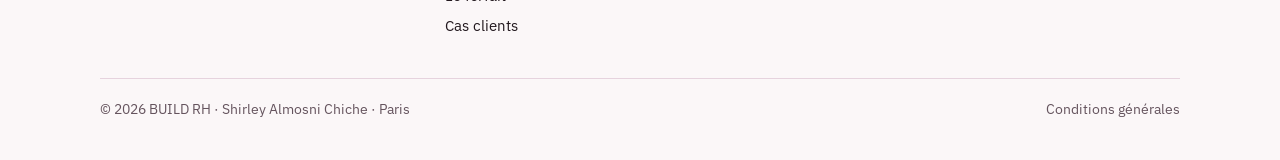
==== commit 02d37585: "Blog Prompt Humain : trois nouveaux articles - Ajout des articles du 6, 10 et 12 novembre (accueil e" ====
--- a/index.html
+++ b/index.html
@@ -442,13 +442,13 @@
     <div class="section-head">
       <span class="kicker">Prompt Humain, le blog</span>
       <h2 id="articles-title">Derniers articles</h2>
-      <p class="lead">Des entretiens avec des leaders tech sur l'IA, les métiers et l'organisation.</p>
+      <p class="lead">Entretiens et réflexions sur l'IA, l'organisation du travail et la neurodiversité.</p>
     </div>
     <div class="posts">
+<a class="post" href="https://prompt-humain.ghost.io/ia-le-vrai-changement-ne-se-joue-pas-seulement-dans-le-code-mais-dans-lorganisation-du-travail/" rel="noopener"><img src="/assets/blog/9.jpeg" alt="" loading="lazy" decoding="async"><span class="meta"><span class="t">« IA : le vrai changement ne se joue pas seulement dans le code, mais dans l'organisation du travail »</span><span class="d">12 nov. 2026</span></span></a>
+<a class="post" href="https://prompt-humain.ghost.io/je-ne-suis-pas-desorganisee-mon-cerveau-ne-fonctionne-pas-en-ligne-droite/" rel="noopener"><img src="/assets/blog/10.jpeg" alt="" loading="lazy" decoding="async"><span class="meta"><span class="t">« Je ne suis pas désorganisée : mon cerveau ne fonctionne pas en ligne droite »</span><span class="d">10 nov. 2026</span></span></a>
+<a class="post" href="https://prompt-humain.ghost.io/quand-voir-les-problemes-devient-un-probleme-au-travail/" rel="noopener"><img src="/assets/blog/11.jpg" alt="" loading="lazy" decoding="async"><span class="meta"><span class="t">« Quand voir les problèmes devient un problème au travail »</span><span class="d">6 nov. 2026</span></span></a>
 <a class="post" href="https://prompt-humain.ghost.io/ia-et-developpement-pour-olivier-nouguier-lenjeu-est-de-garder-le-controle/" rel="noopener"><img src="/assets/blog/1.jpg" alt="" loading="lazy" decoding="async"><span class="meta"><span class="t">IA et développement : pour Olivier Nouguier, l'enjeu est de garder le contrôle</span><span class="d">1 sept. 2026</span></span></a>
-<a class="post" href="https://prompt-humain.ghost.io/ia-generative-en-entreprise-ce-nest-pas-juste-un-outil-en-plus-cest-un-seisme-culturel-temoignage-de-jerome-duchemin-dsi-dacs/" rel="noopener"><img src="/assets/blog/2.png" alt="" loading="lazy" decoding="async"><span class="meta"><span class="t">« IA générative en entreprise : ce n'est pas juste un outil en plus » — Jérôme Duchemin, DSI d'ACS</span><span class="d">24 août 2026</span></span></a>
-<a class="post" href="https://prompt-humain.ghost.io/repenser-la-valeur-les-metiers-et-lorganisation-a-lere-de-lia-entretien-avec-mathilde-rigabert-ctpo/" rel="noopener"><img src="/assets/blog/3.jpg" alt="" loading="lazy" decoding="async"><span class="meta"><span class="t">Repenser la valeur, les métiers et l'organisation à l'ère de l'IA — Mathilde Rigabert (CTPO)</span><span class="d">18 août 2026</span></span></a>
-<a class="post" href="https://prompt-humain.ghost.io/un-an-pour-faire-basculer-plus-de-300-ingenieurs-vers-lia-il-etait-une-fois-le-temoignage-de-nicolas-martignole-back-market/" rel="noopener"><img src="/assets/blog/4.png" alt="" loading="lazy" decoding="async"><span class="meta"><span class="t">Un an pour faire basculer plus de 300 ingénieurs vers l'IA — Nicolas Martignole (Back Market)</span><span class="d">24 juil. 2026</span></span></a>
 </div>
     <div class="section-foot"><a class="link-arrow build" href="https://prompt-humain.ghost.io/" rel="noopener">Tous les articles <span aria-hidden="true">↗</span></a></div>
   </div>
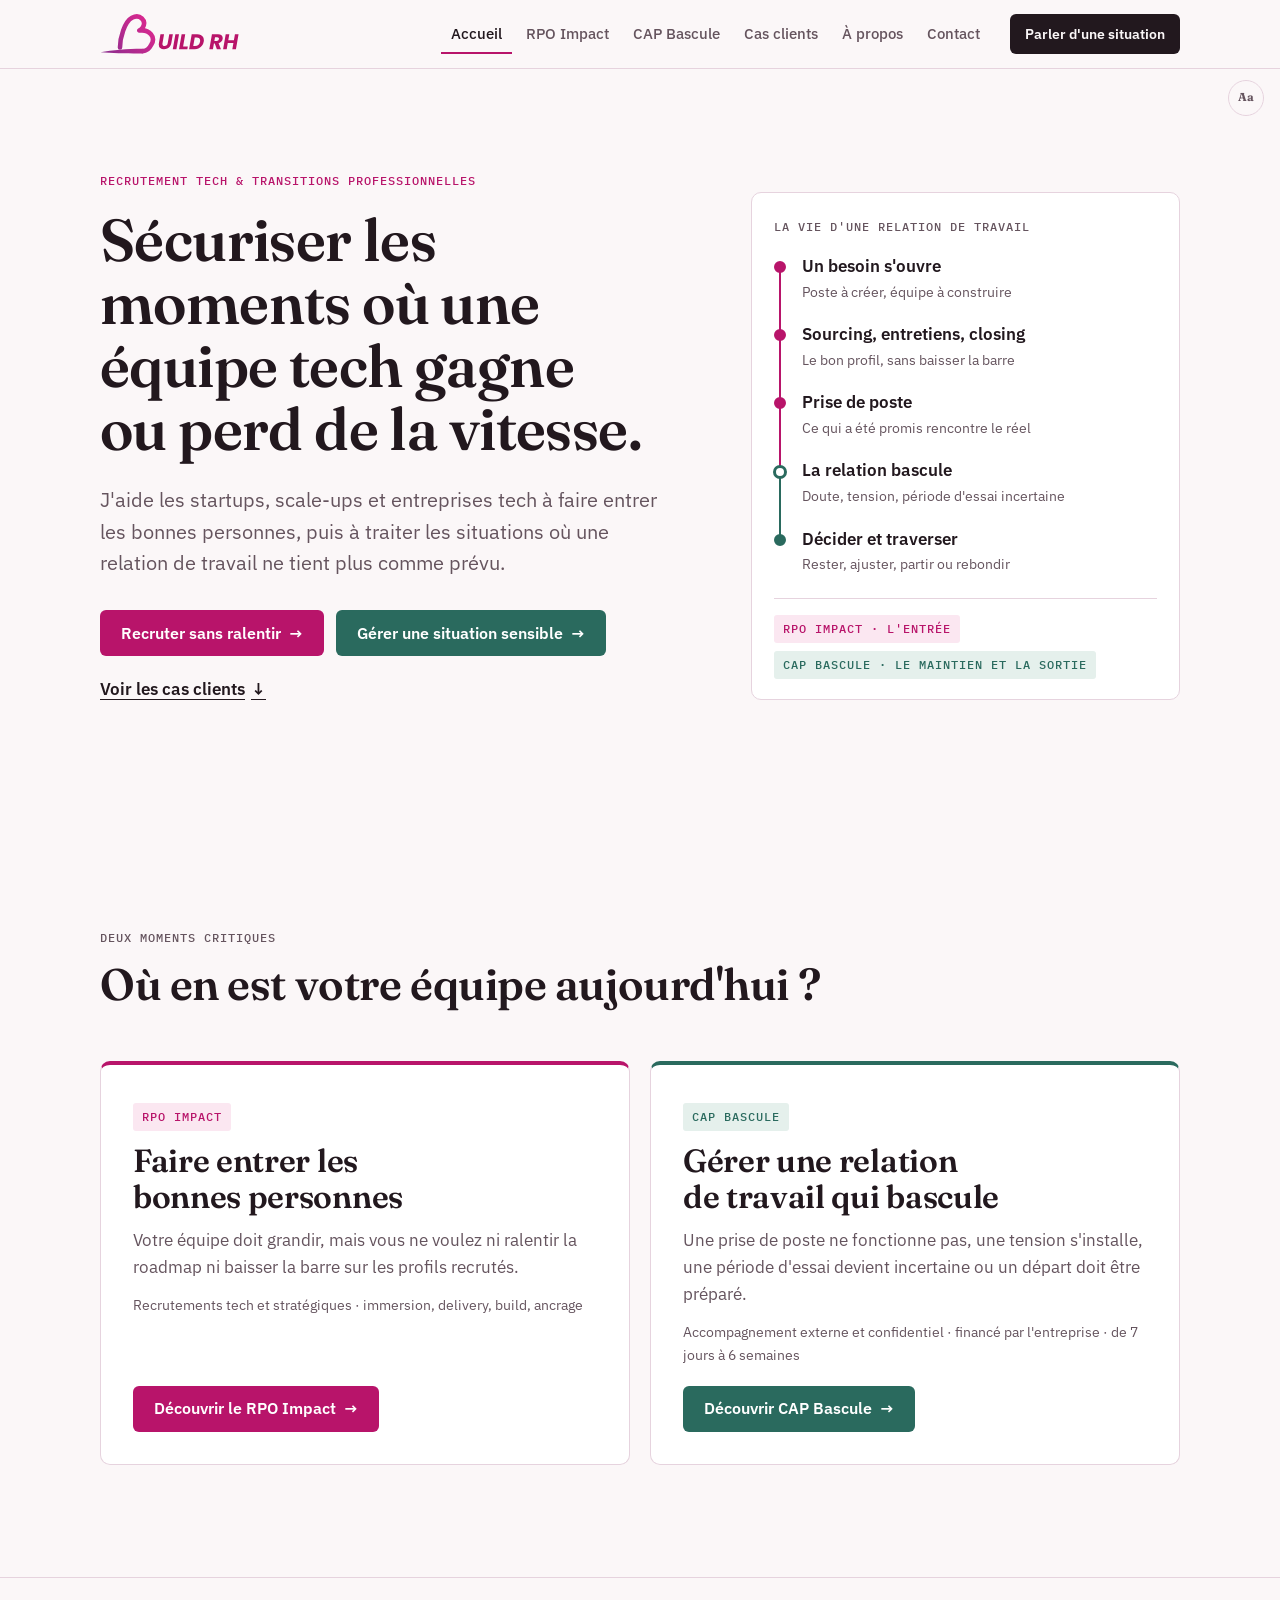
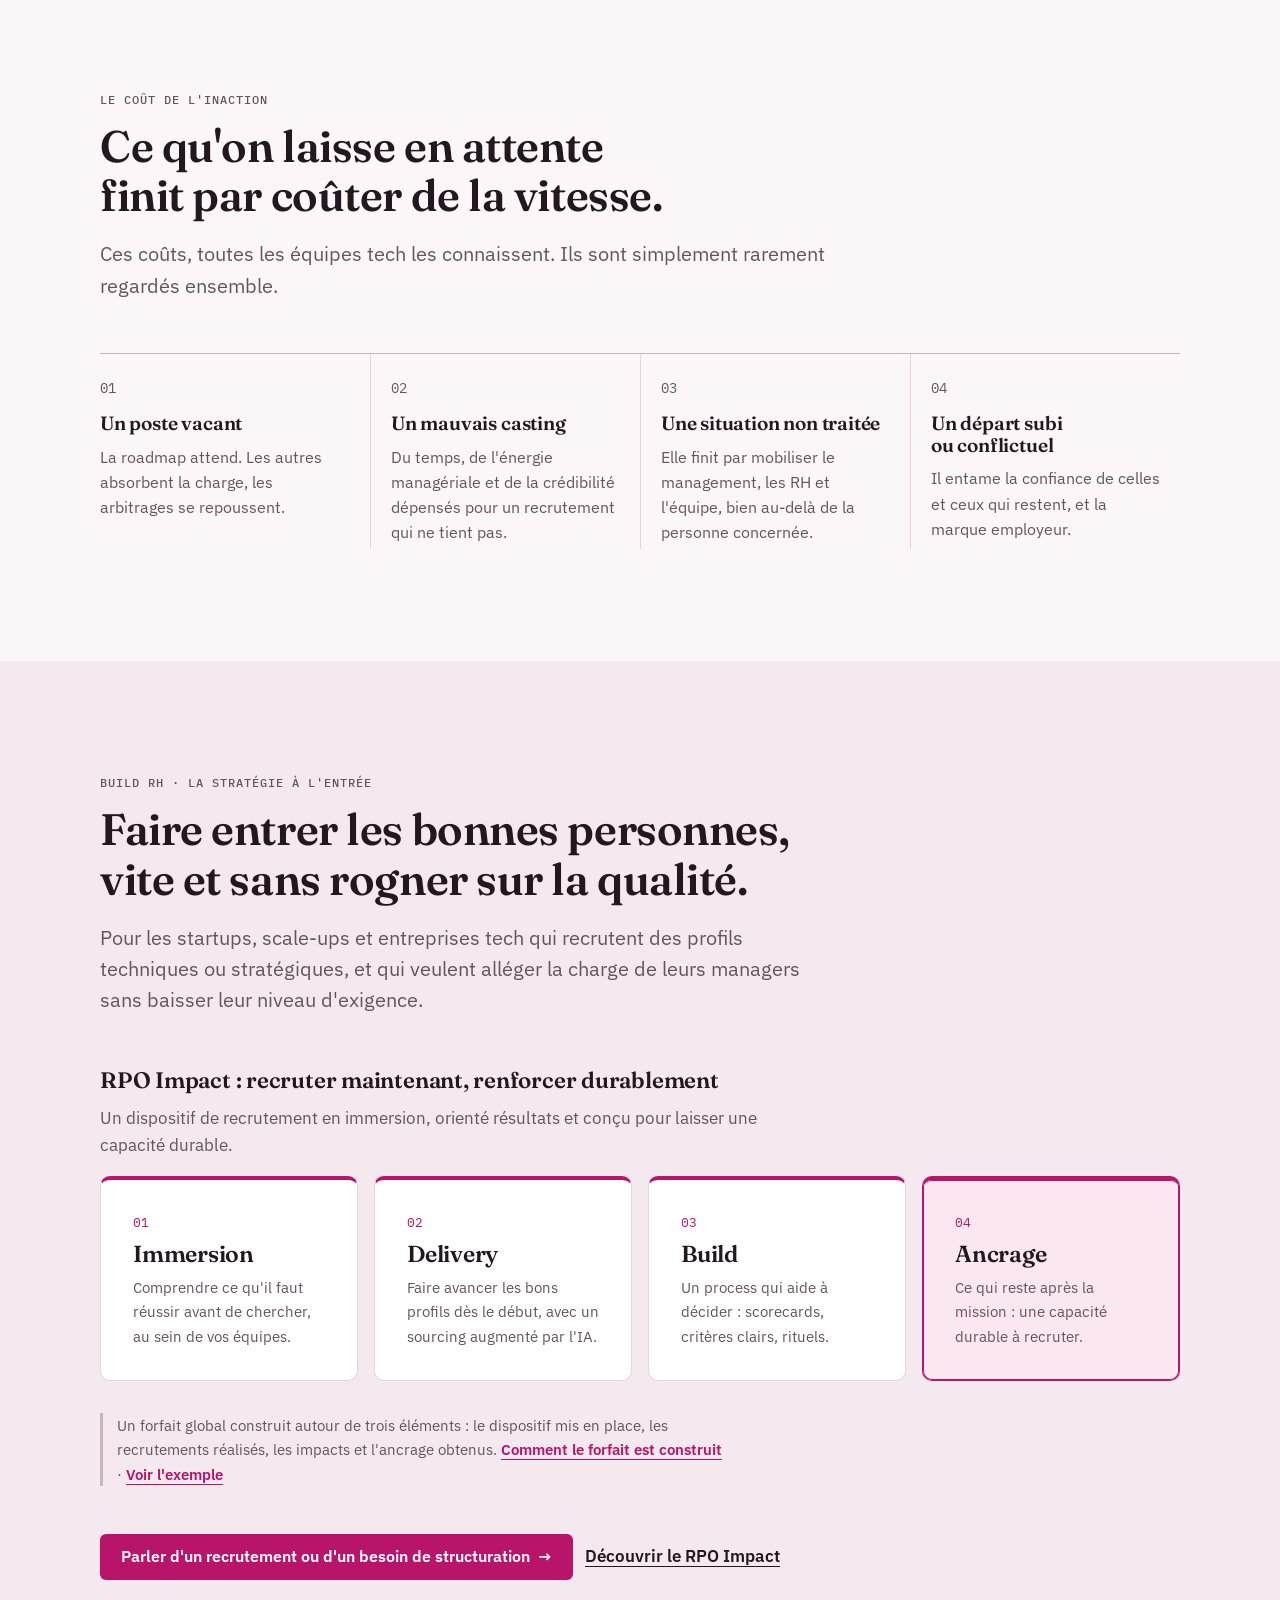
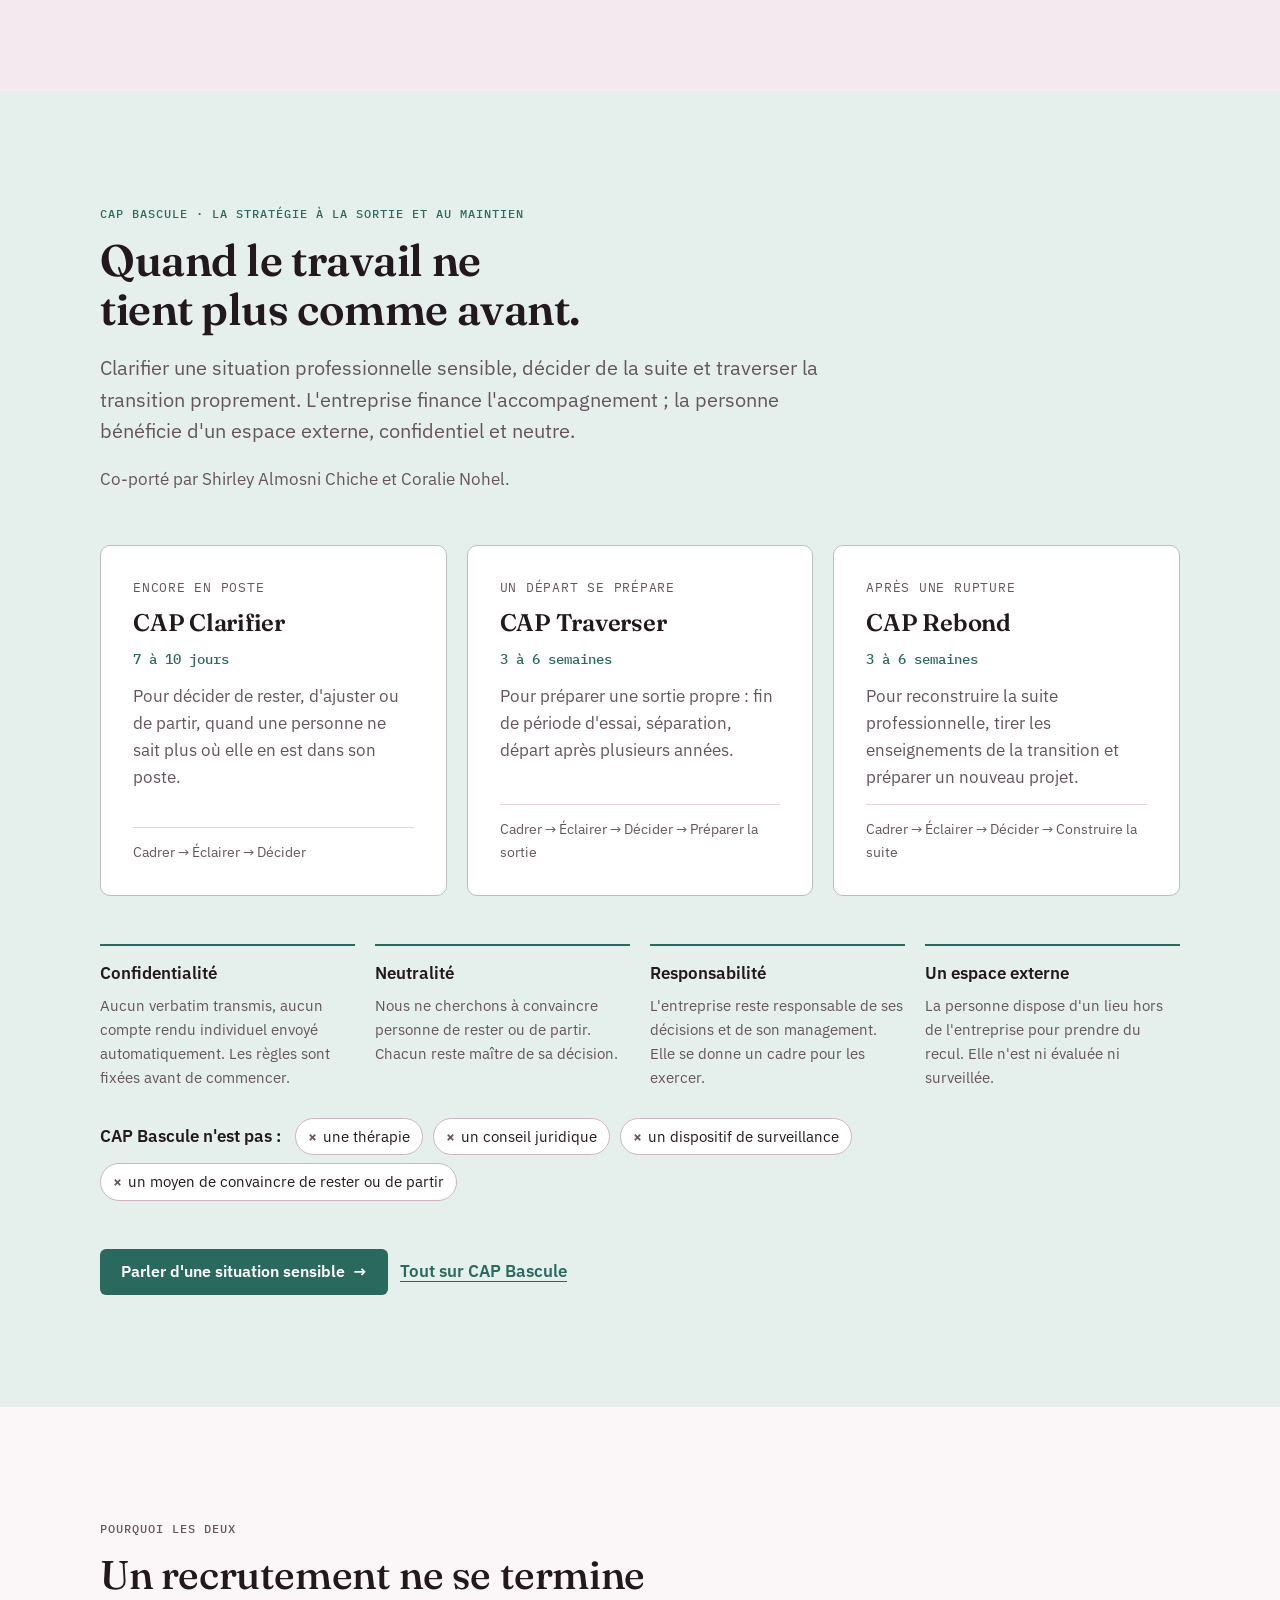
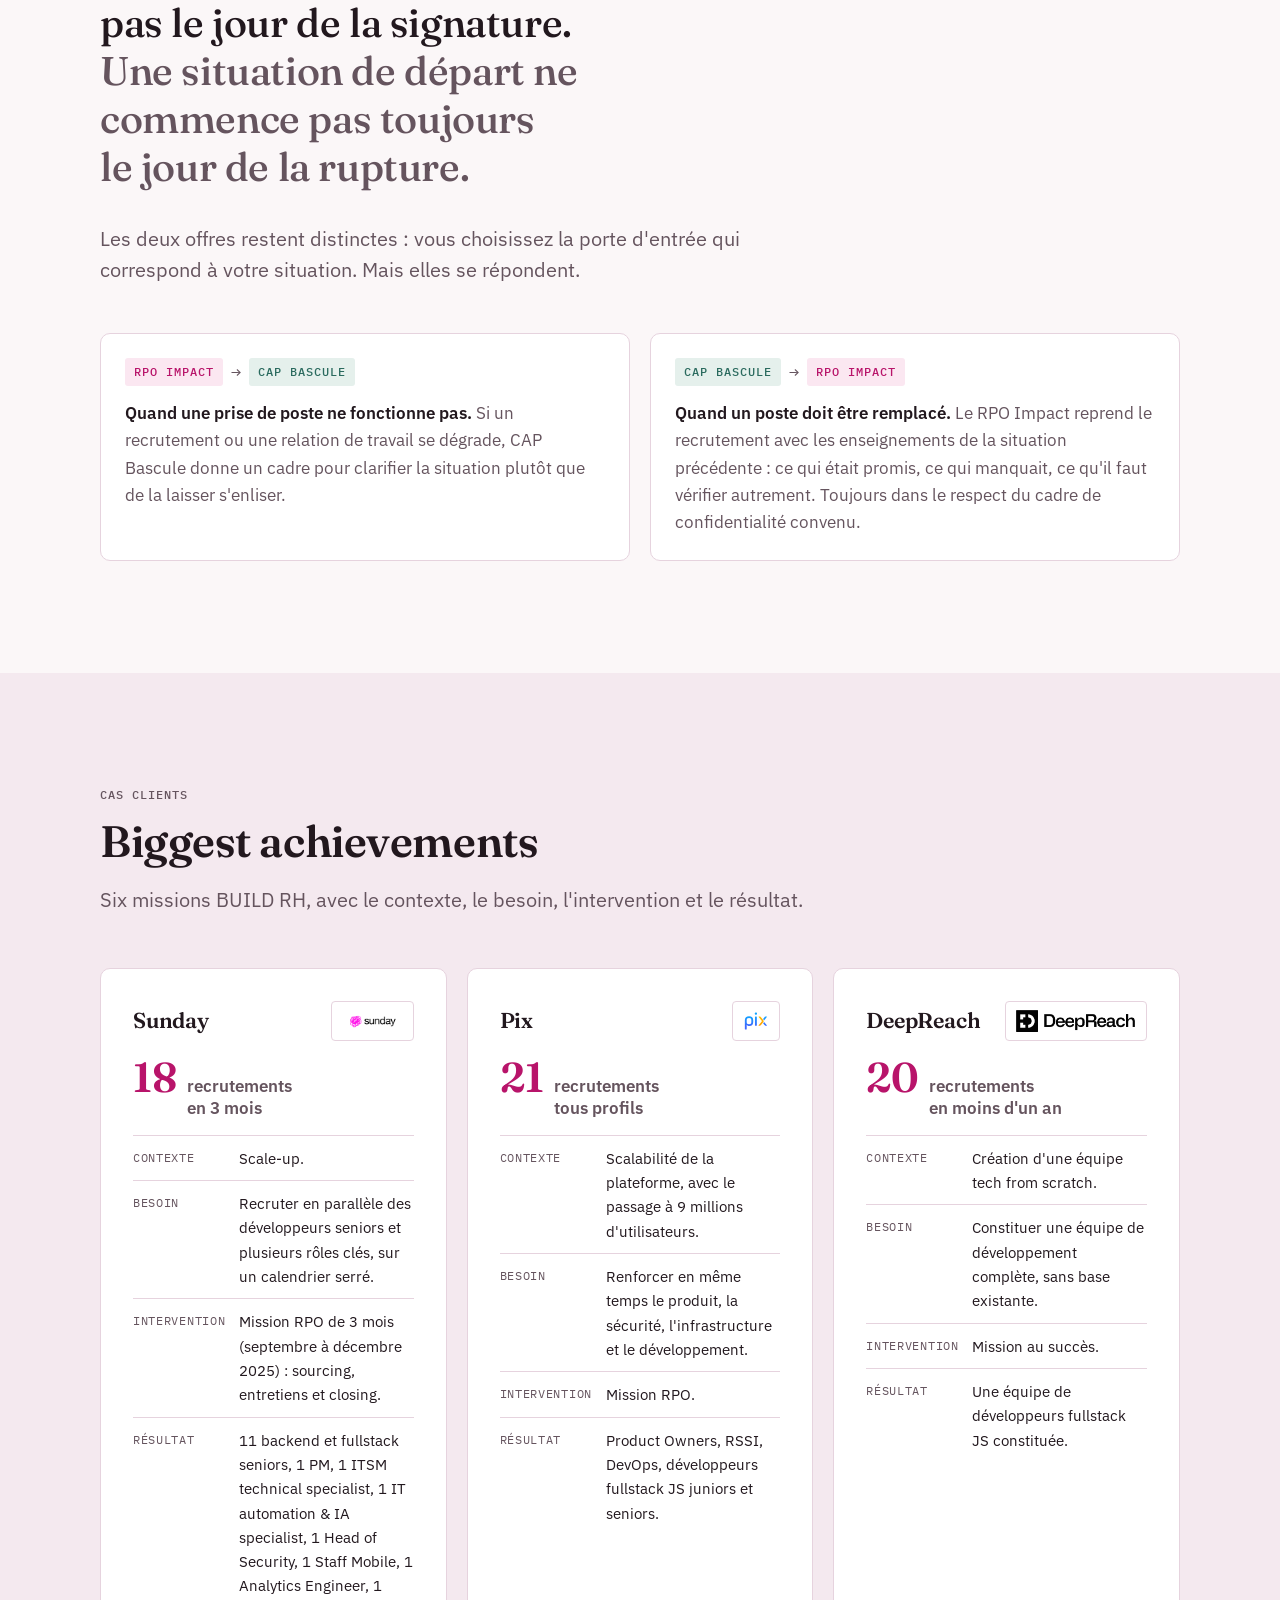
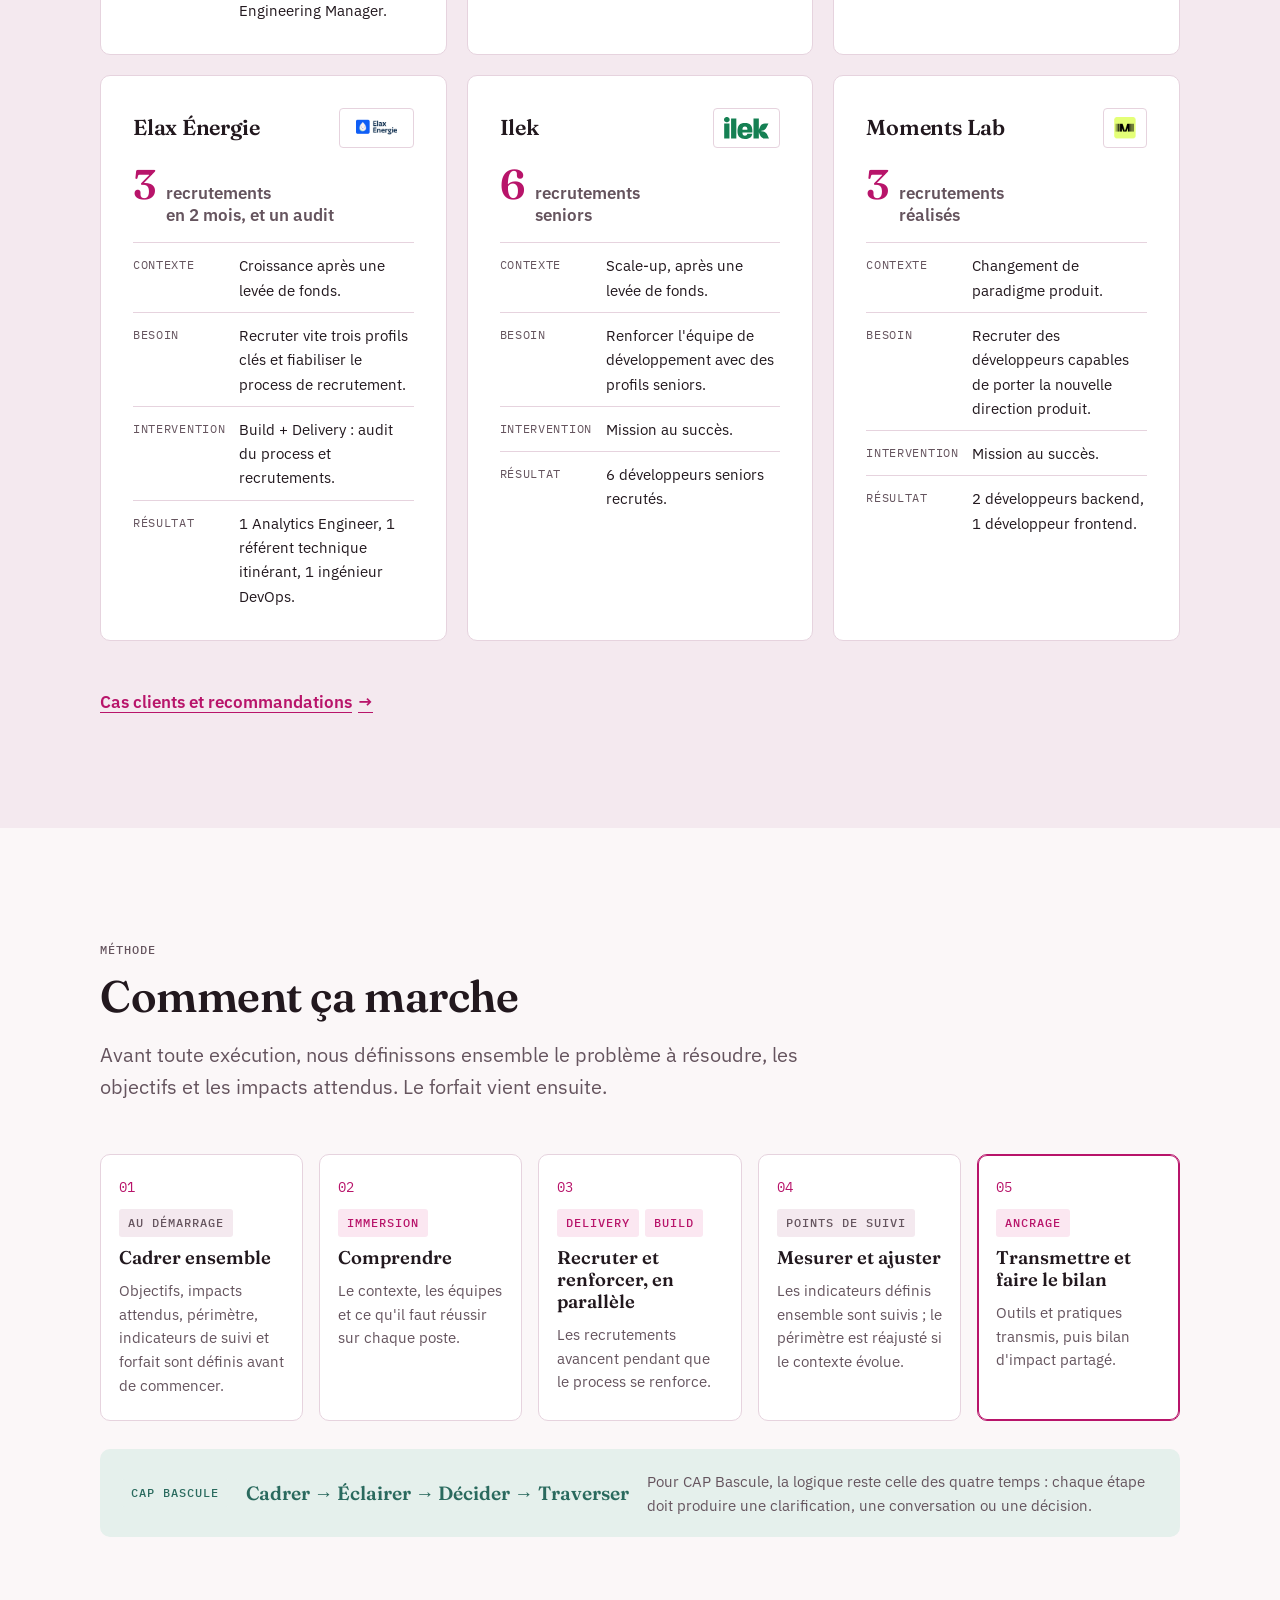
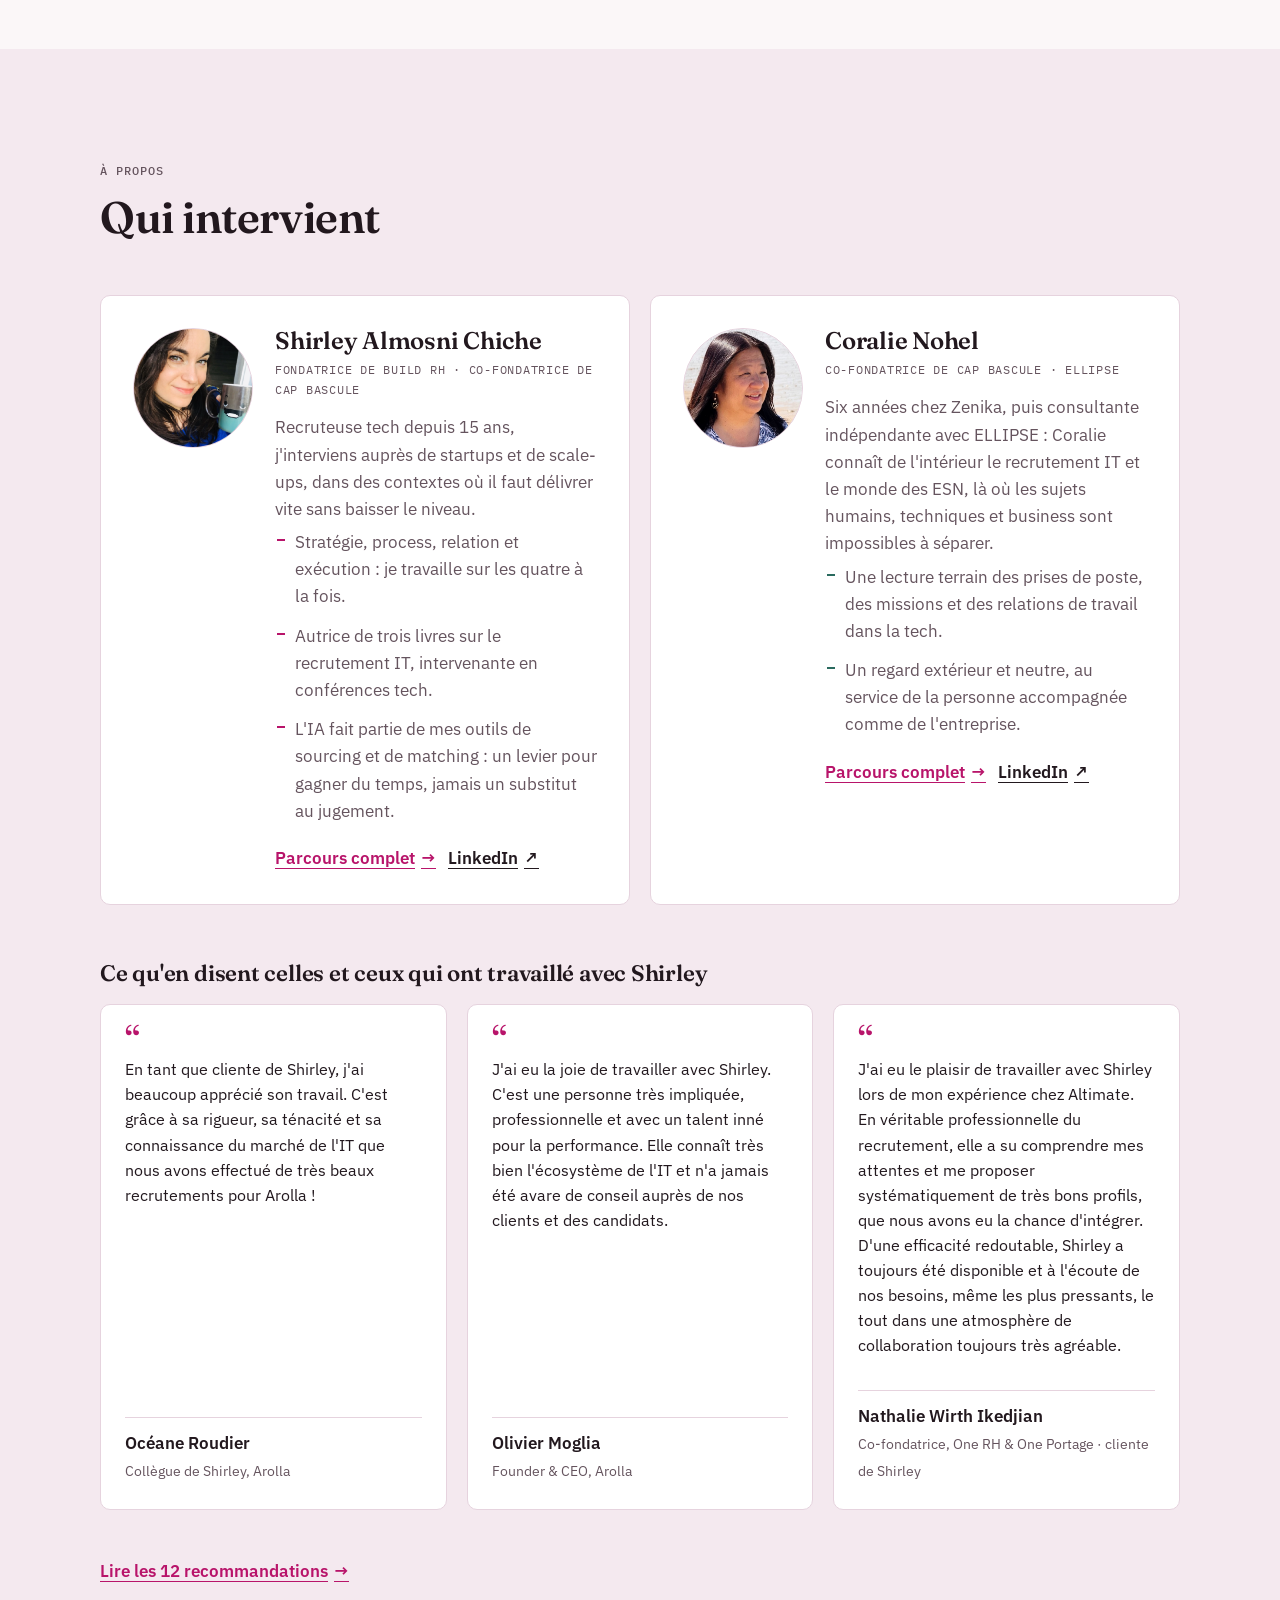
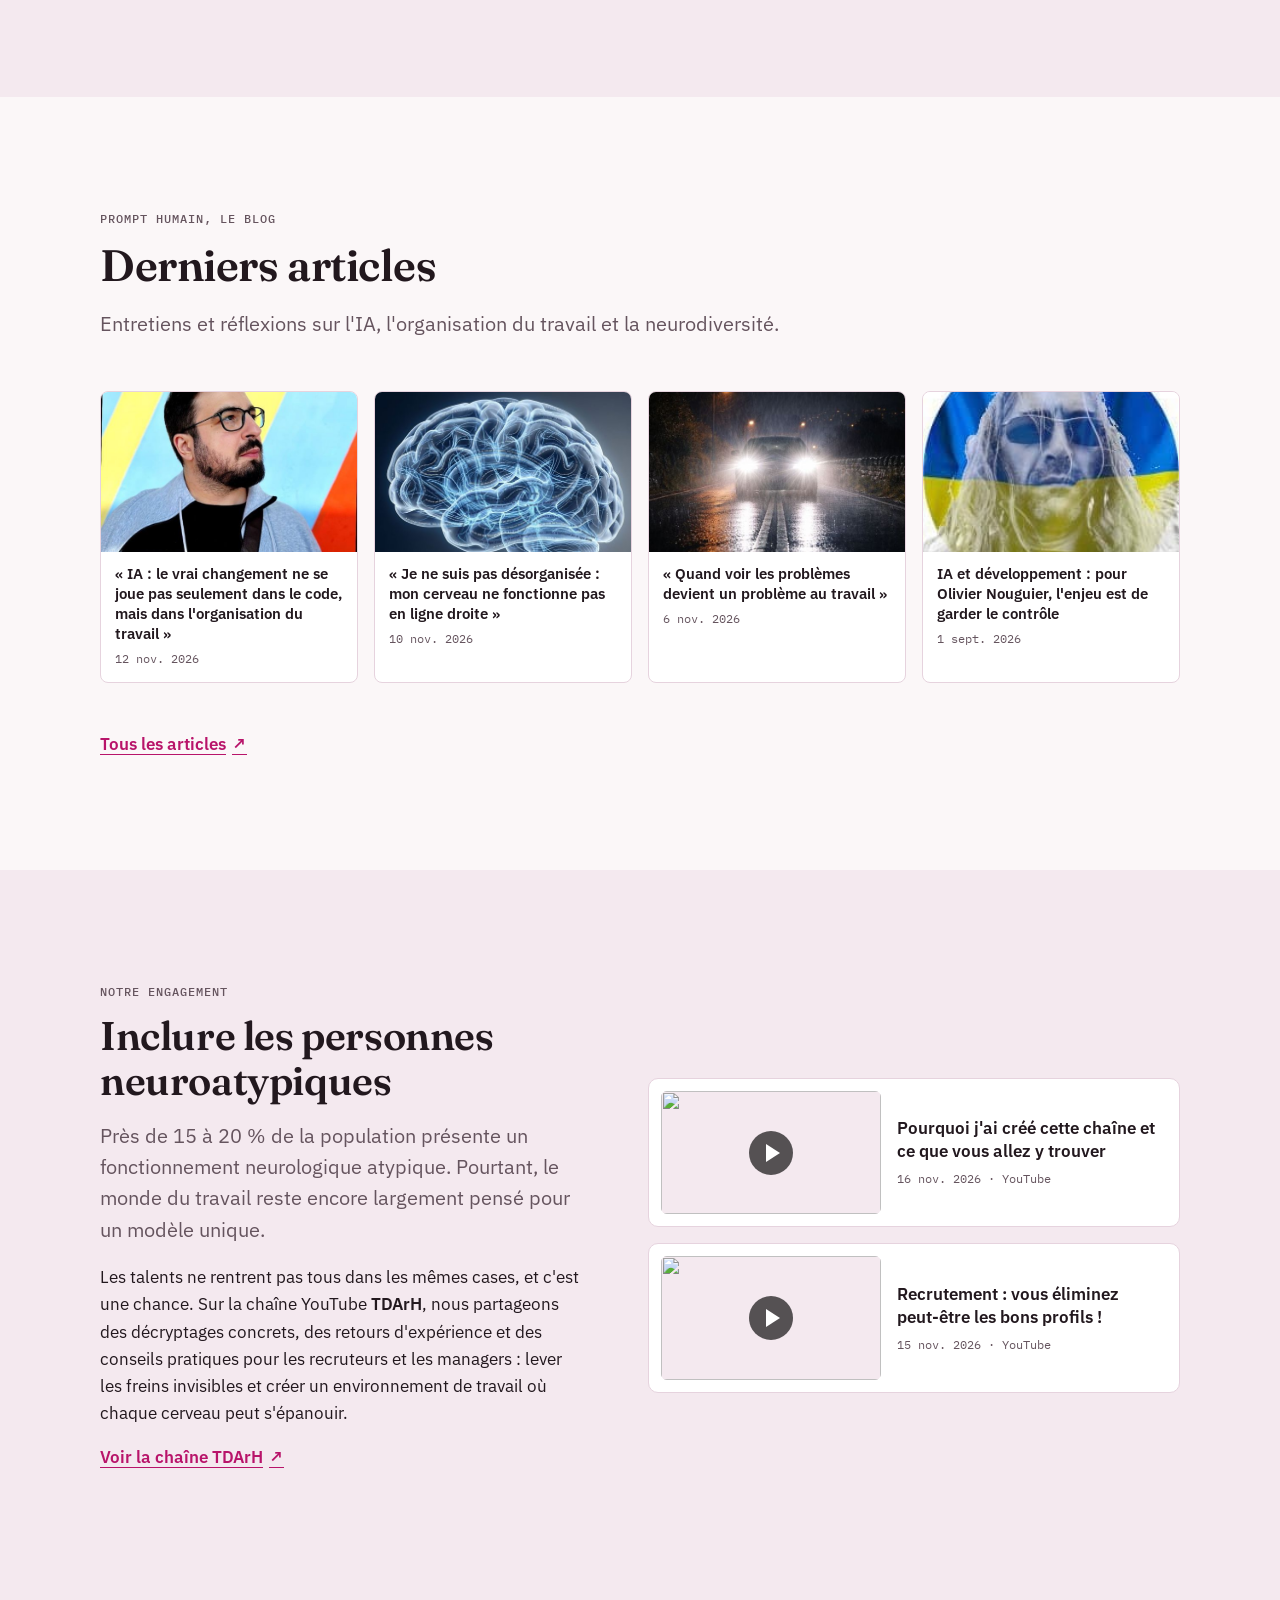
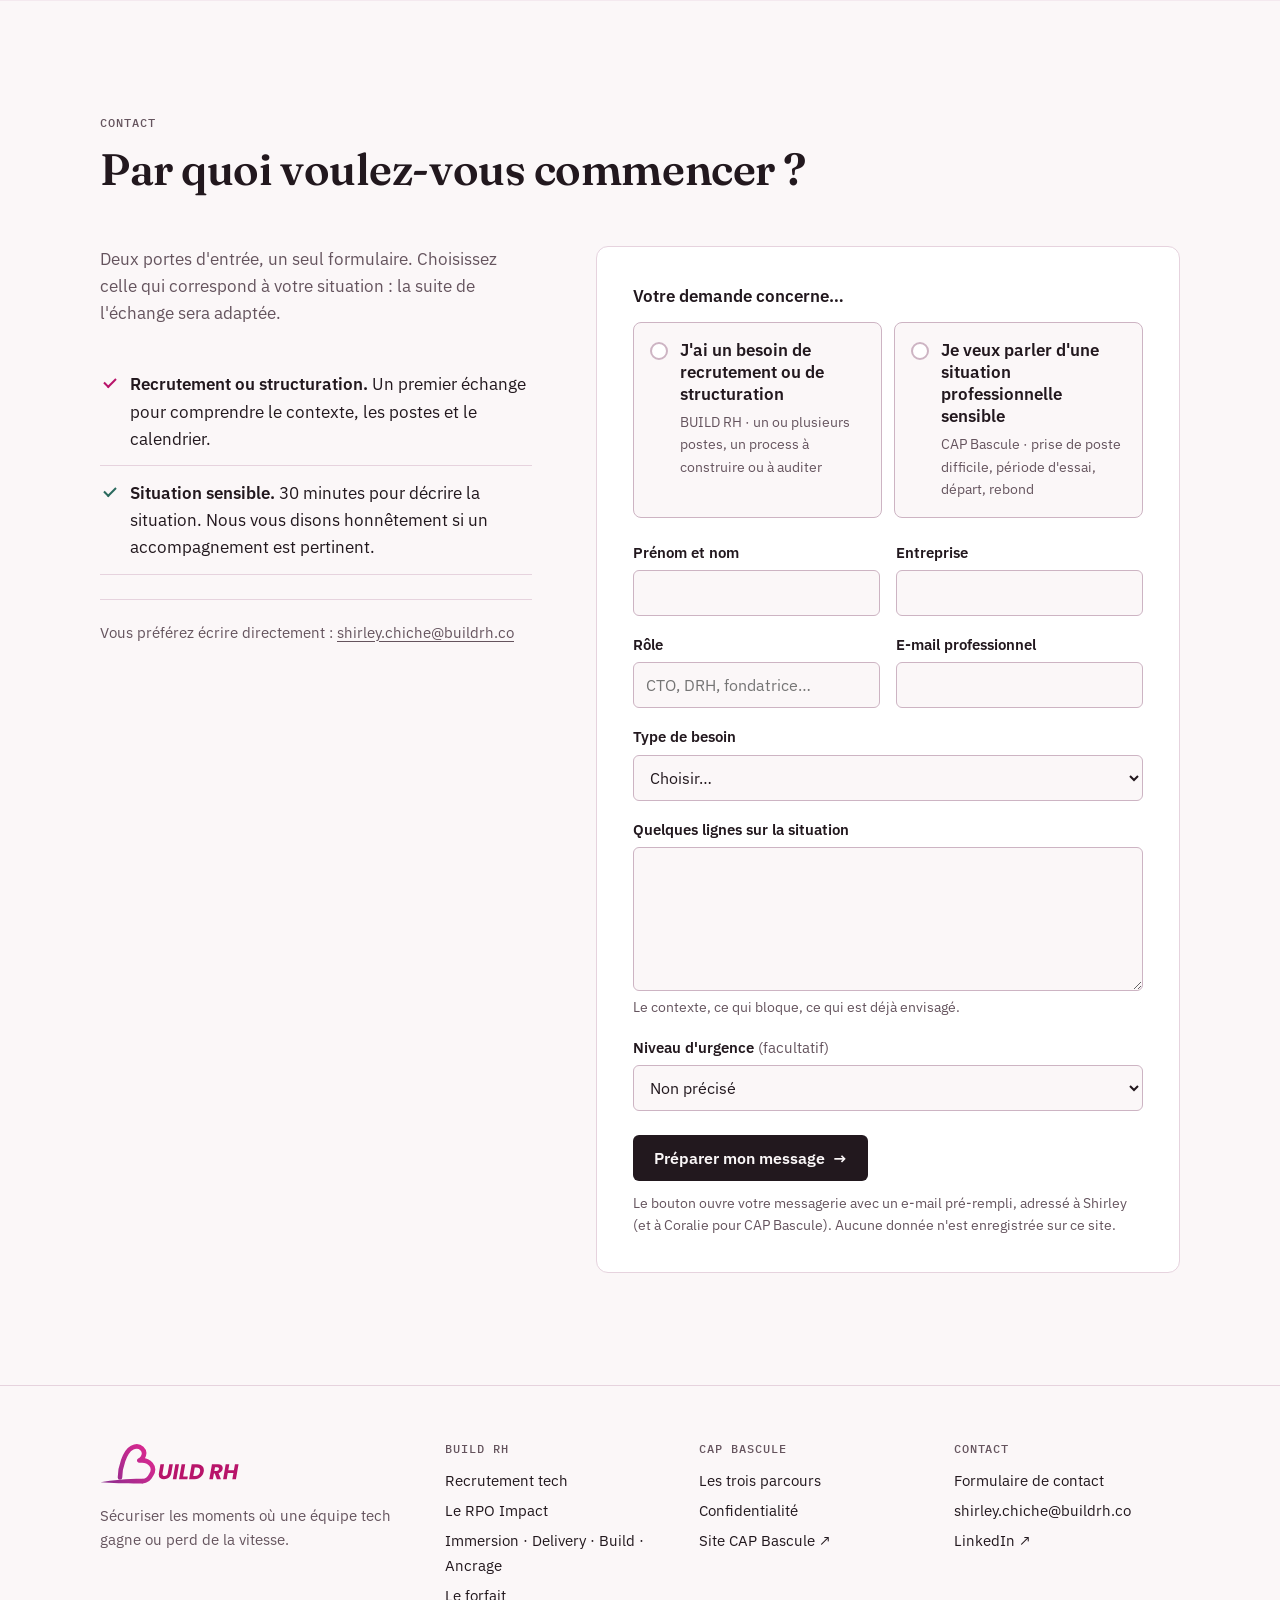
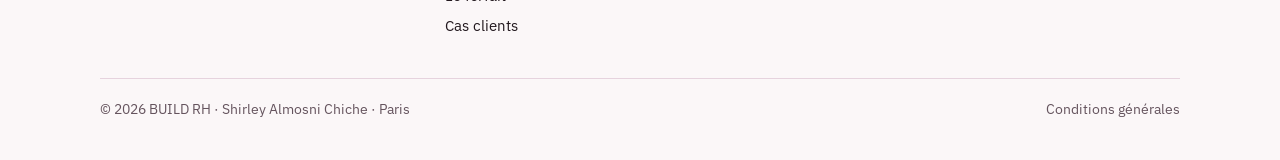
==== commit 3742378a: "Nouveau logo BUILD RH (cœur-B) - Logo vectoriel en en-tête et pied de page, version blanche en mode " ====
--- a/index.html
+++ b/index.html
@@ -17,7 +17,9 @@
 <meta property="og:image" content="https://build-rh.io/assets/shirley.png">
 <meta property="og:image:alt" content="Shirley Almosni Chiche, fondatrice de BUILD RH">
 <meta name="twitter:card" content="summary">
-<link rel="icon" href="/assets/favicon.svg" type="image/svg+xml">
+<link rel="icon" href="/assets/logo/buildrh-avatar.svg" type="image/svg+xml">
+<link rel="icon" href="/assets/logo/favicon-32.png" sizes="32x32" type="image/png">
+<link rel="apple-touch-icon" href="/assets/logo/apple-touch-icon.png">
 <link rel="preconnect" href="https://fonts.googleapis.com">
 <link rel="preconnect" href="https://fonts.gstatic.com" crossorigin>
 <link href="https://fonts.googleapis.com/css2?family=Fraunces:ital,opsz,wght@0,9..144,500;0,9..144,600;1,9..144,500&family=IBM+Plex+Mono:wght@400;500&family=IBM+Plex+Sans:wght@400;500;600&family=Open+Sans:wght@800&display=swap" rel="stylesheet">
@@ -89,7 +91,7 @@
 <a class="skip" href="#main">Aller au contenu</a>
 <header class="site-header">
   <div class="wrap">
-    <a class="brand" href="/" aria-label="BUILD RH, accueil">BUILD RH</a>
+    <a class="brand" href="/" aria-label="BUILD RH, accueil"><img class="logo-img logo-light" src="/assets/logo/buildrh-logo-couleur.svg" alt="BUILD RH" width="113" height="35"><img class="logo-img logo-dark" src="/assets/logo/buildrh-logo-blanc.svg" alt="" aria-hidden="true" width="113" height="35"></a>
     <nav class="main-nav" aria-label="Navigation principale">
       <ul>
         <li><a href="/" aria-current="page">Accueil</a></li>
@@ -601,7 +603,7 @@
   <div class="wrap">
     <div class="footer-grid">
       <div>
-        <a class="brand" href="/">BUILD RH</a>
+        <a class="brand" href="/" aria-label="BUILD RH, accueil"><img class="logo-img logo-light" src="/assets/logo/buildrh-logo-couleur.svg" alt="BUILD RH" width="142" height="44"><img class="logo-img logo-dark" src="/assets/logo/buildrh-logo-blanc.svg" alt="" aria-hidden="true" width="142" height="44"></a>
         <p class="tagline">Sécuriser les moments où une équipe tech gagne ou perd de la vitesse.</p>
       </div>
       <div>
--- a/assets/site.css
+++ b/assets/site.css
@@ -903,3 +903,15 @@
 .tldr .kicker { margin-bottom: 8px; }
 .tldr ul { margin: 0; padding-left: 1.1em; display: grid; gap: 6px; }
 .tldr li { line-height: 1.5; }
+
+/* ---------- logo ---------- */
+.brand { display: inline-flex; align-items: center; }
+.logo-img { display: block; height: 35px; width: auto; }
+.site-footer .logo-img { height: 44px; }
+.logo-dark { display: none; }
+@media (prefers-color-scheme: dark) { :root:not([data-theme="light"]) .logo-light { display: none; } :root:not([data-theme="light"]) .logo-dark { display: block; } }
+:root[data-theme="dark"] .logo-light { display: none; }
+:root[data-theme="dark"] .logo-dark { display: block; }
+@media (max-width: 400px) { .site-header .logo-img { height: 30px; } }
+.site-header .logo-img { height: 44px; }
+@media (max-width: 400px) { .site-header .logo-img { height: 38px; } }
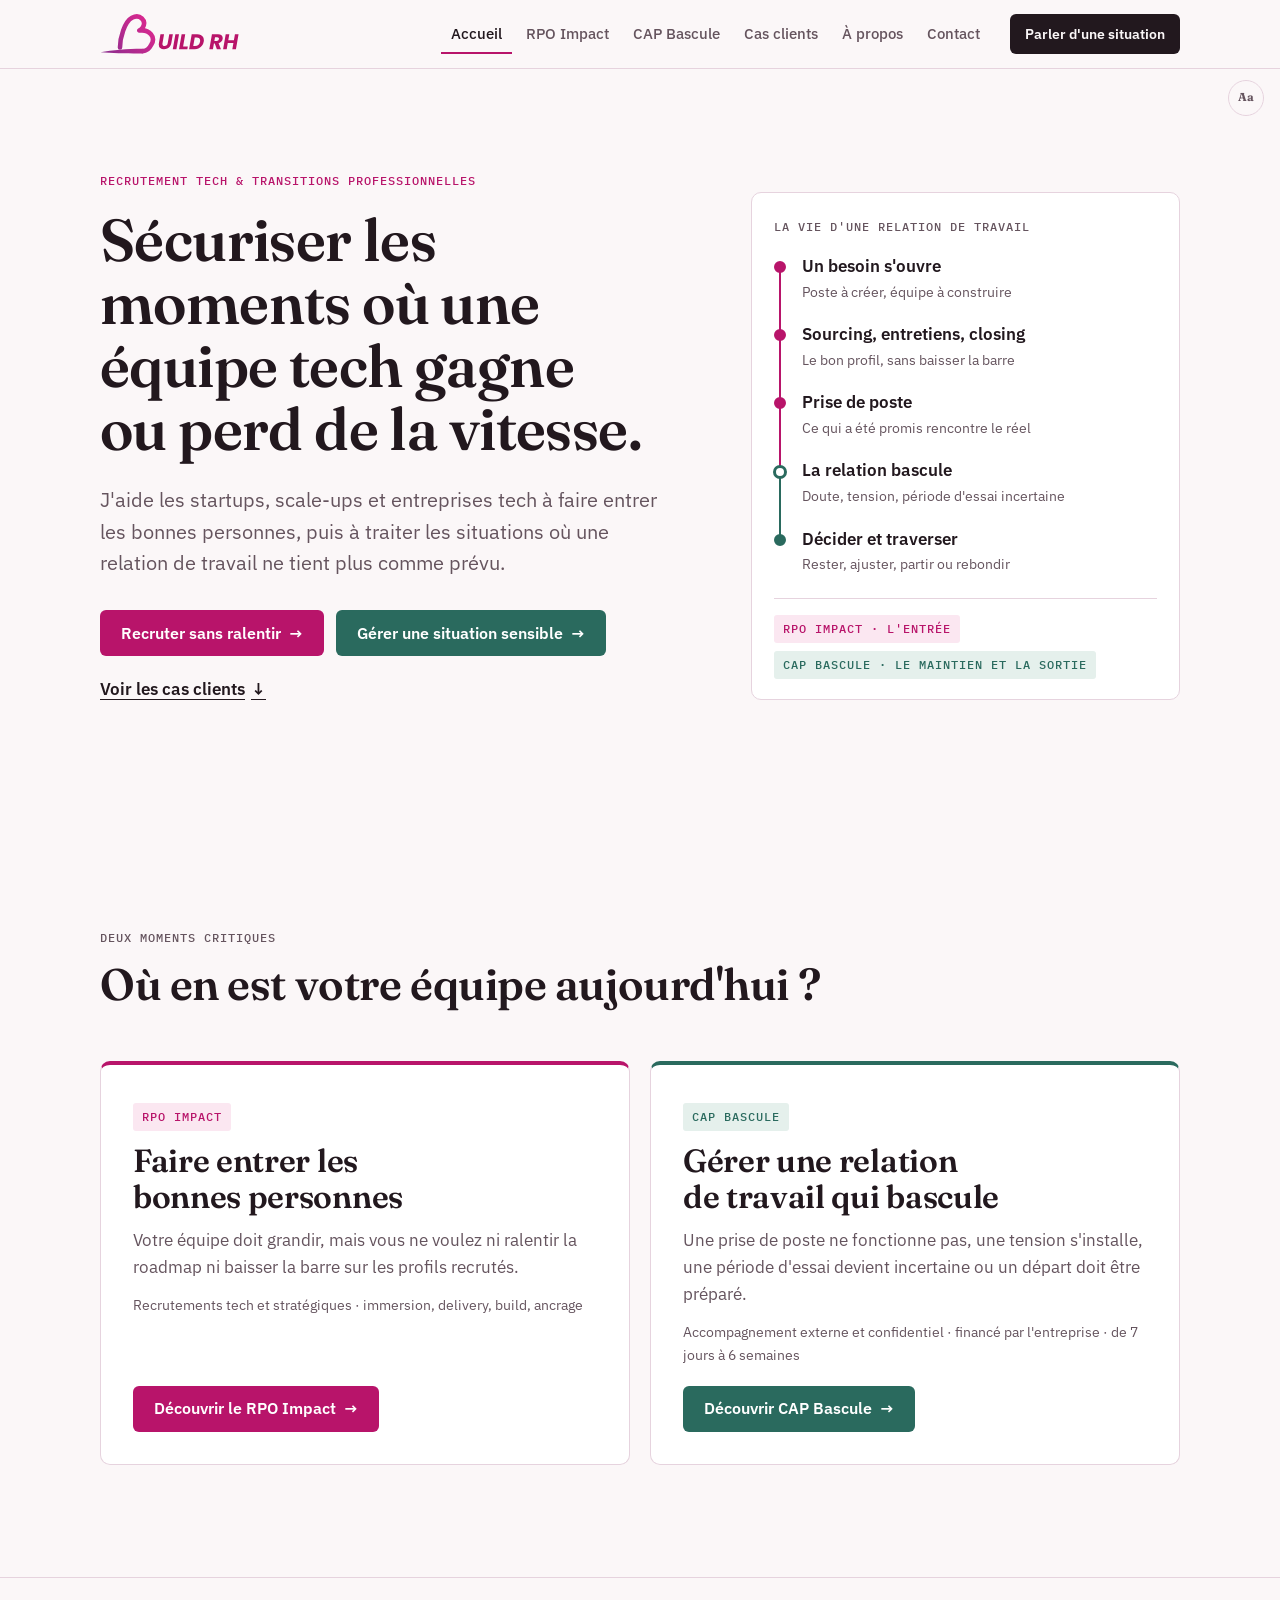
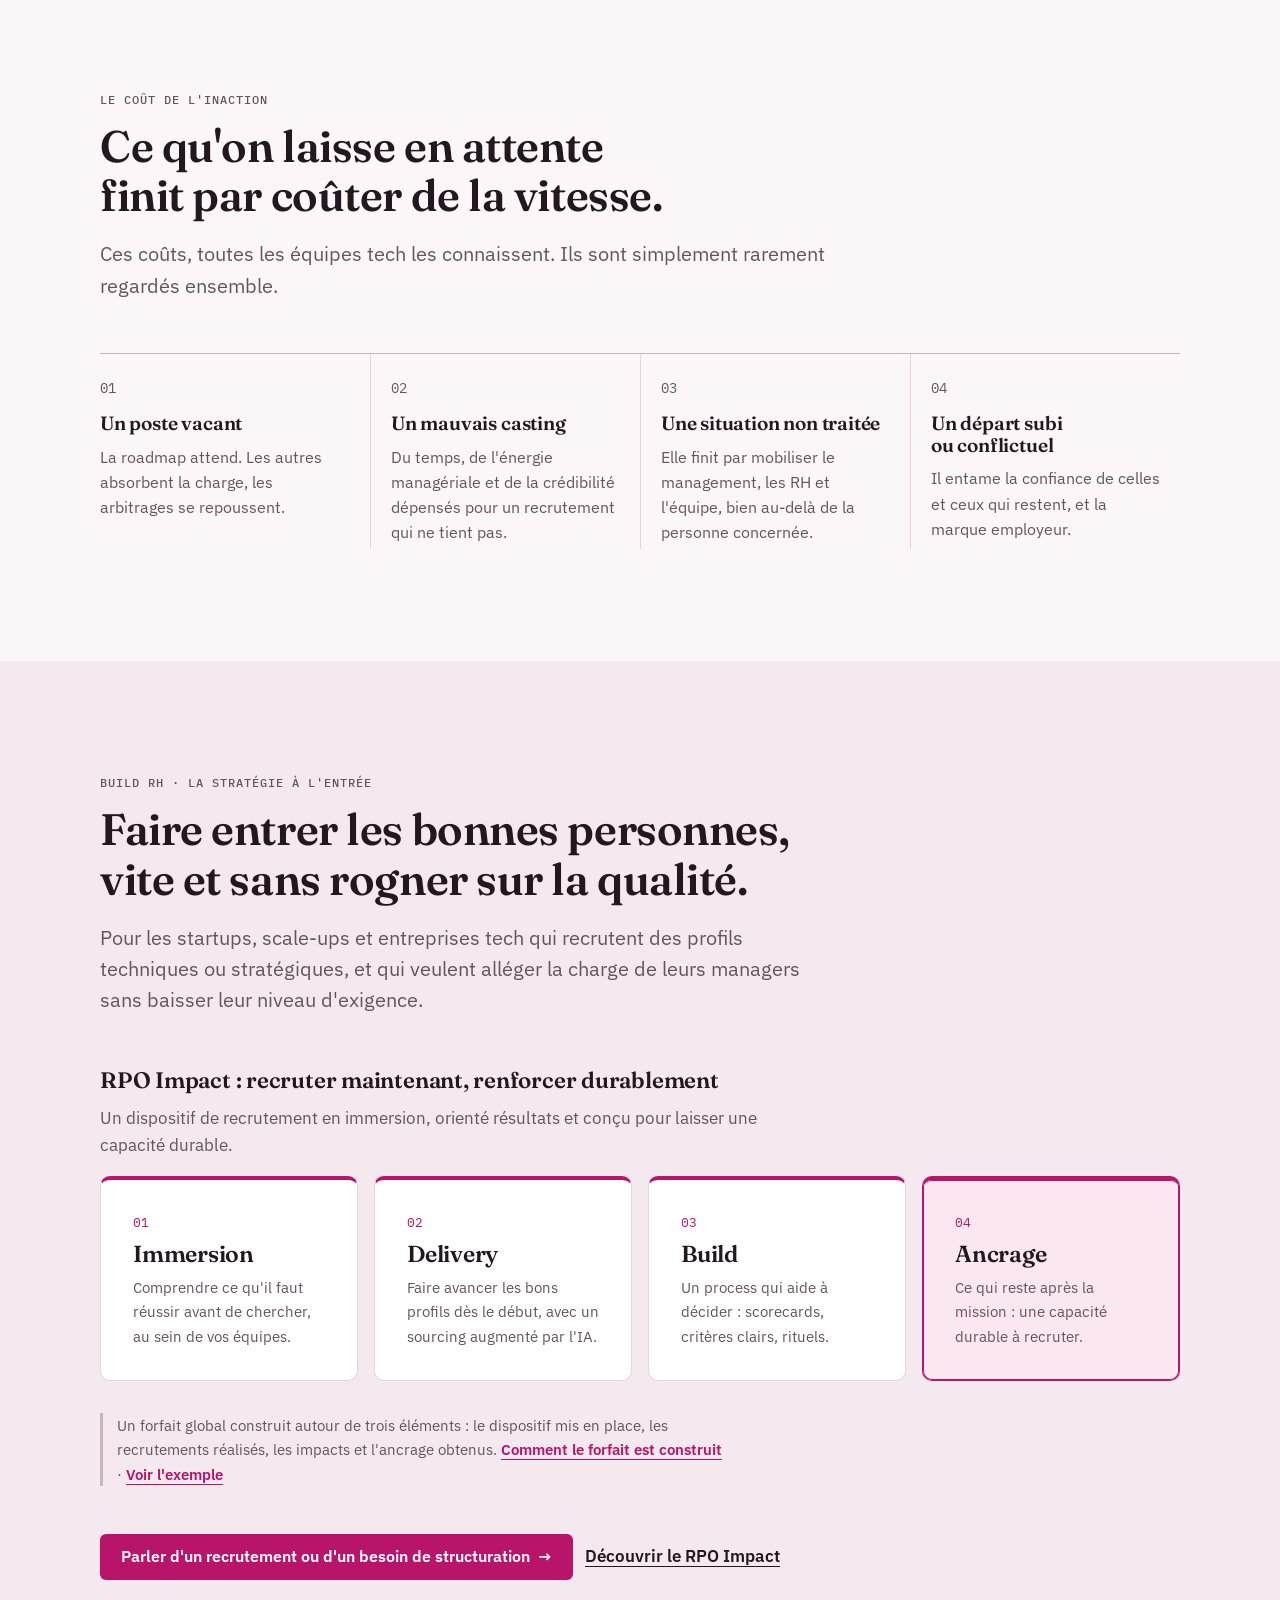
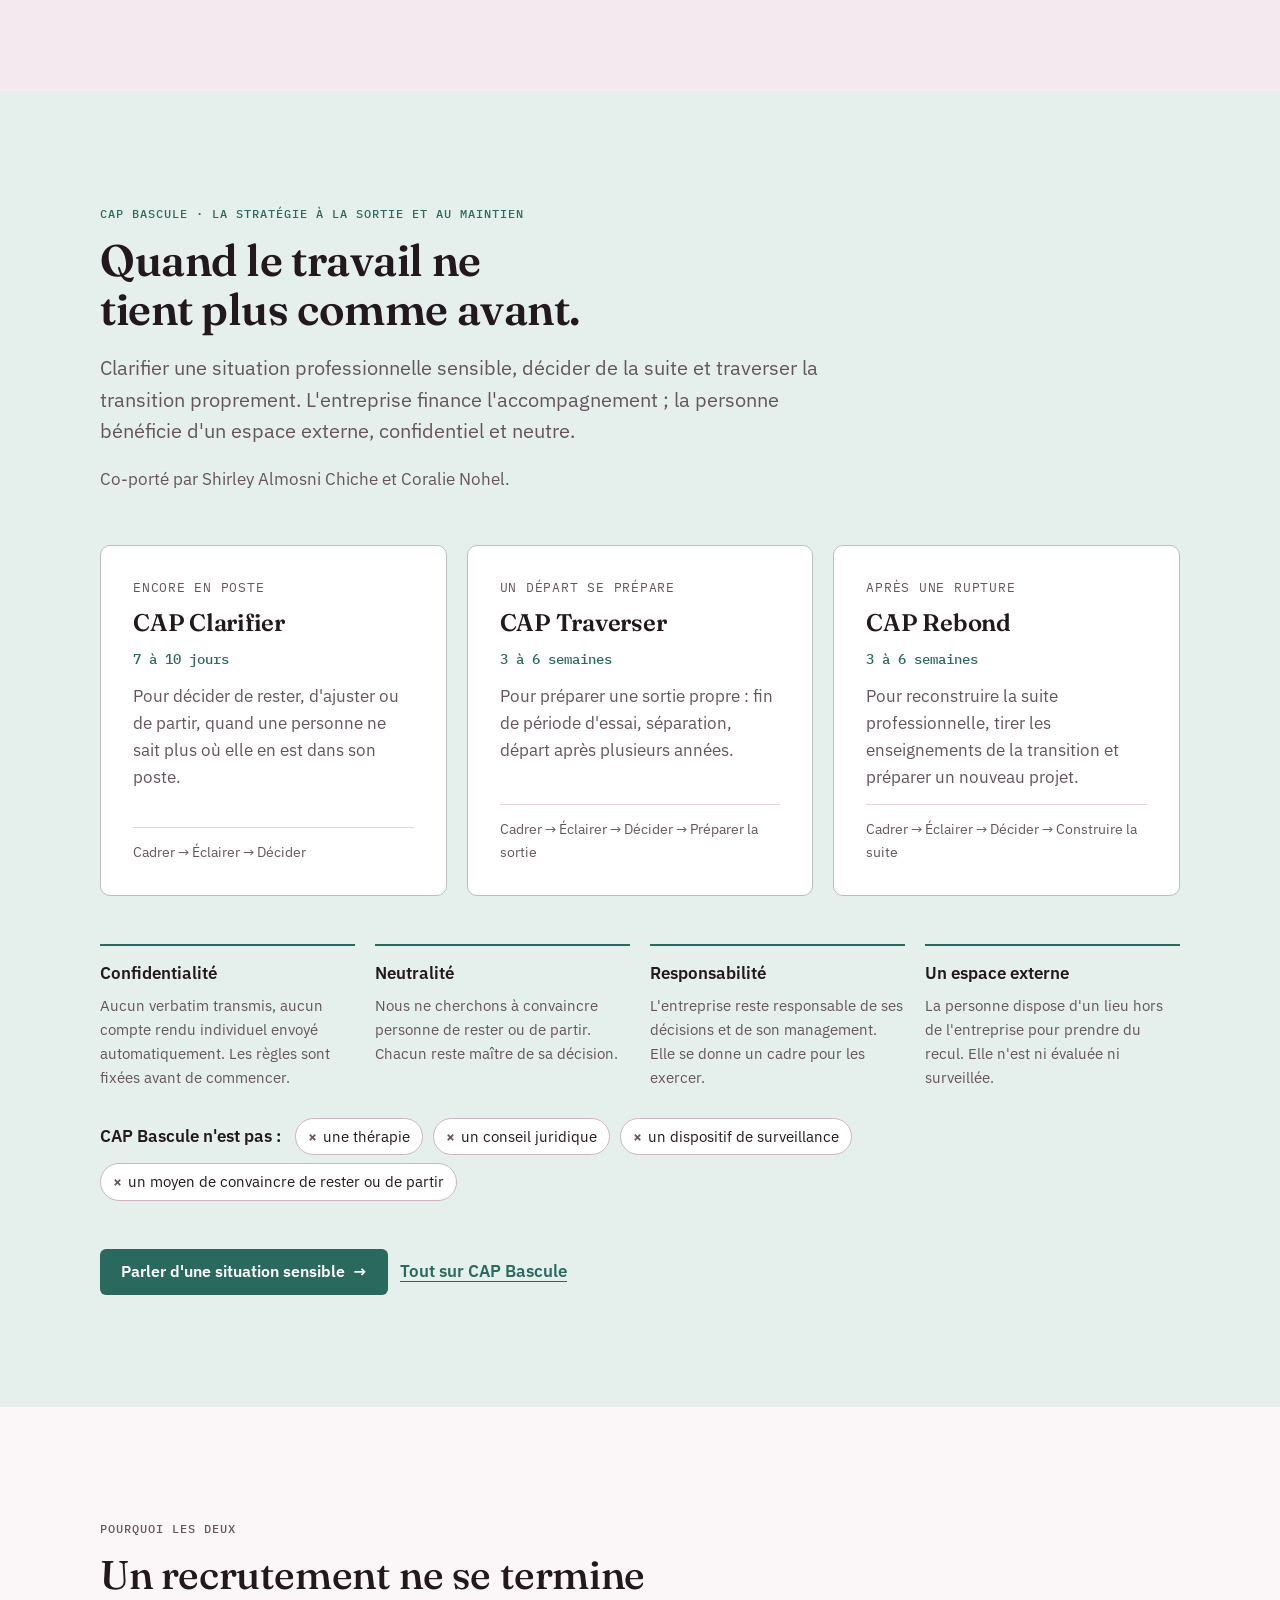
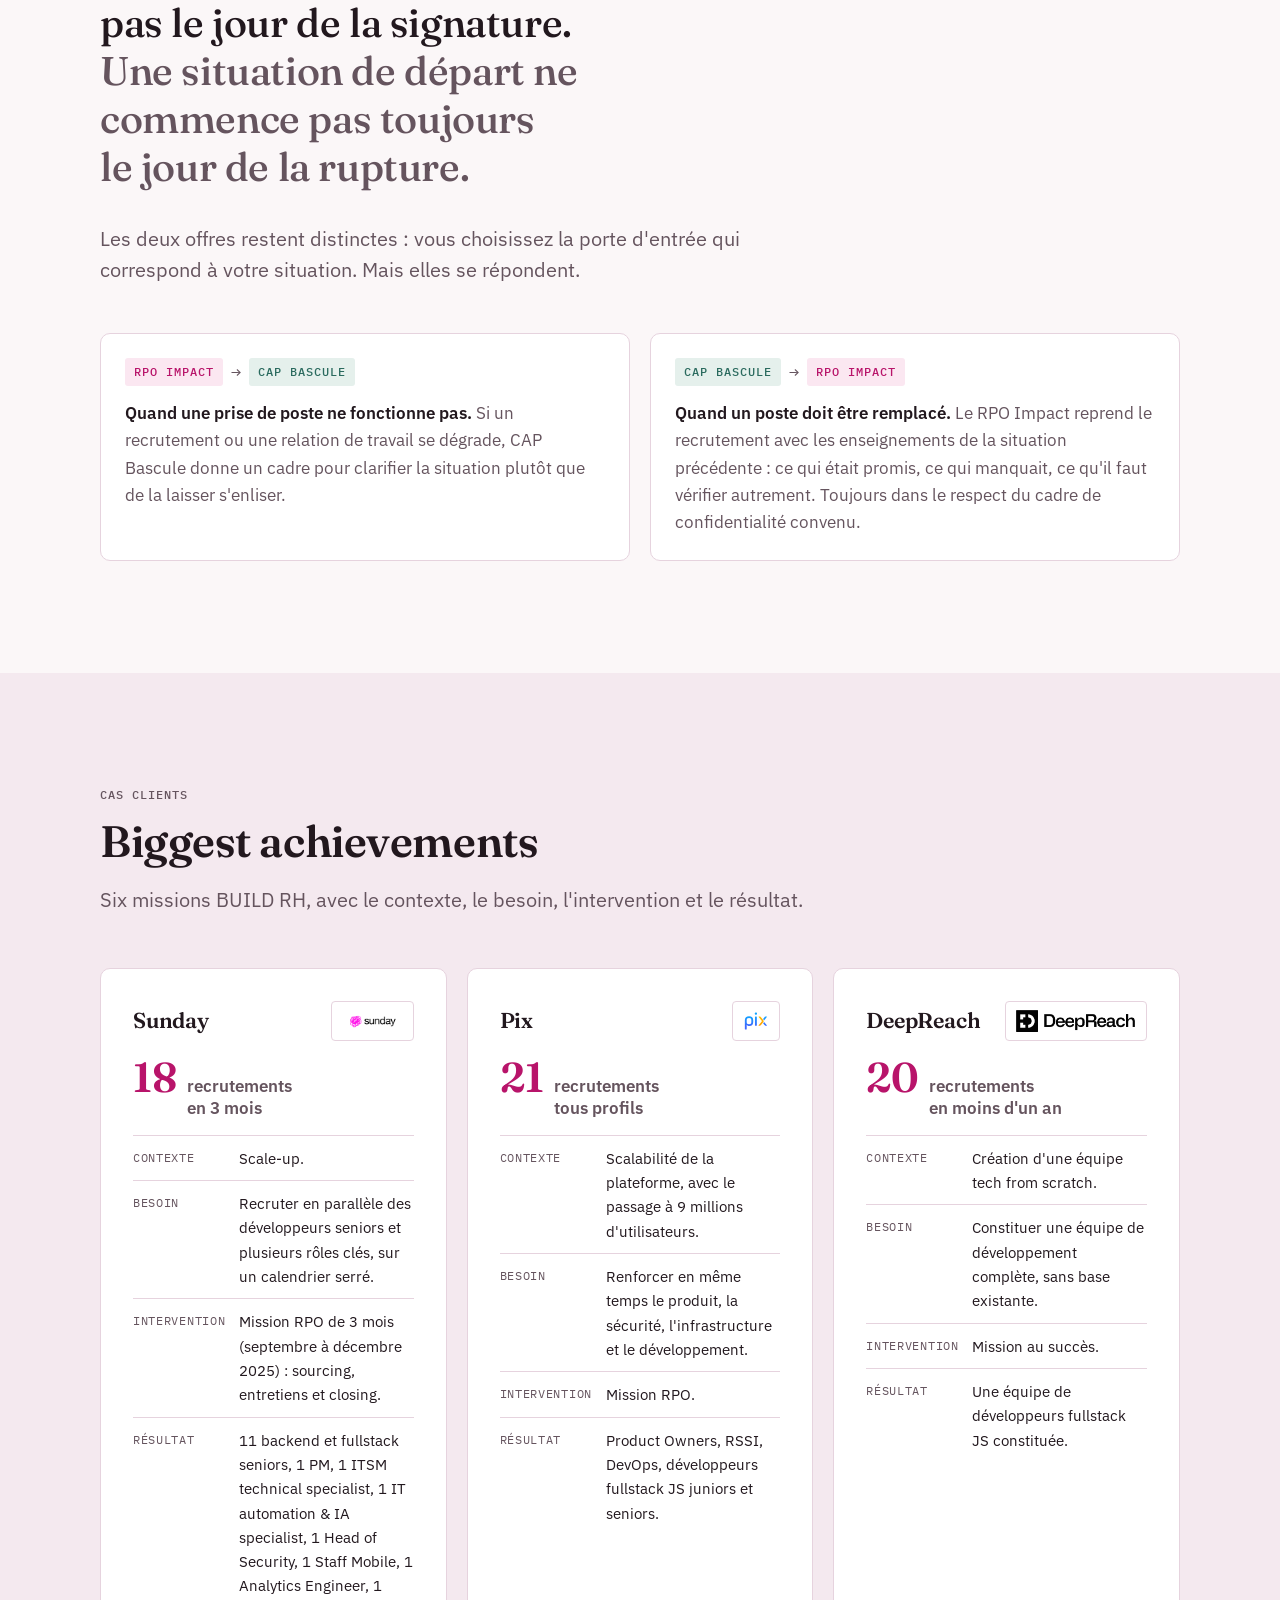
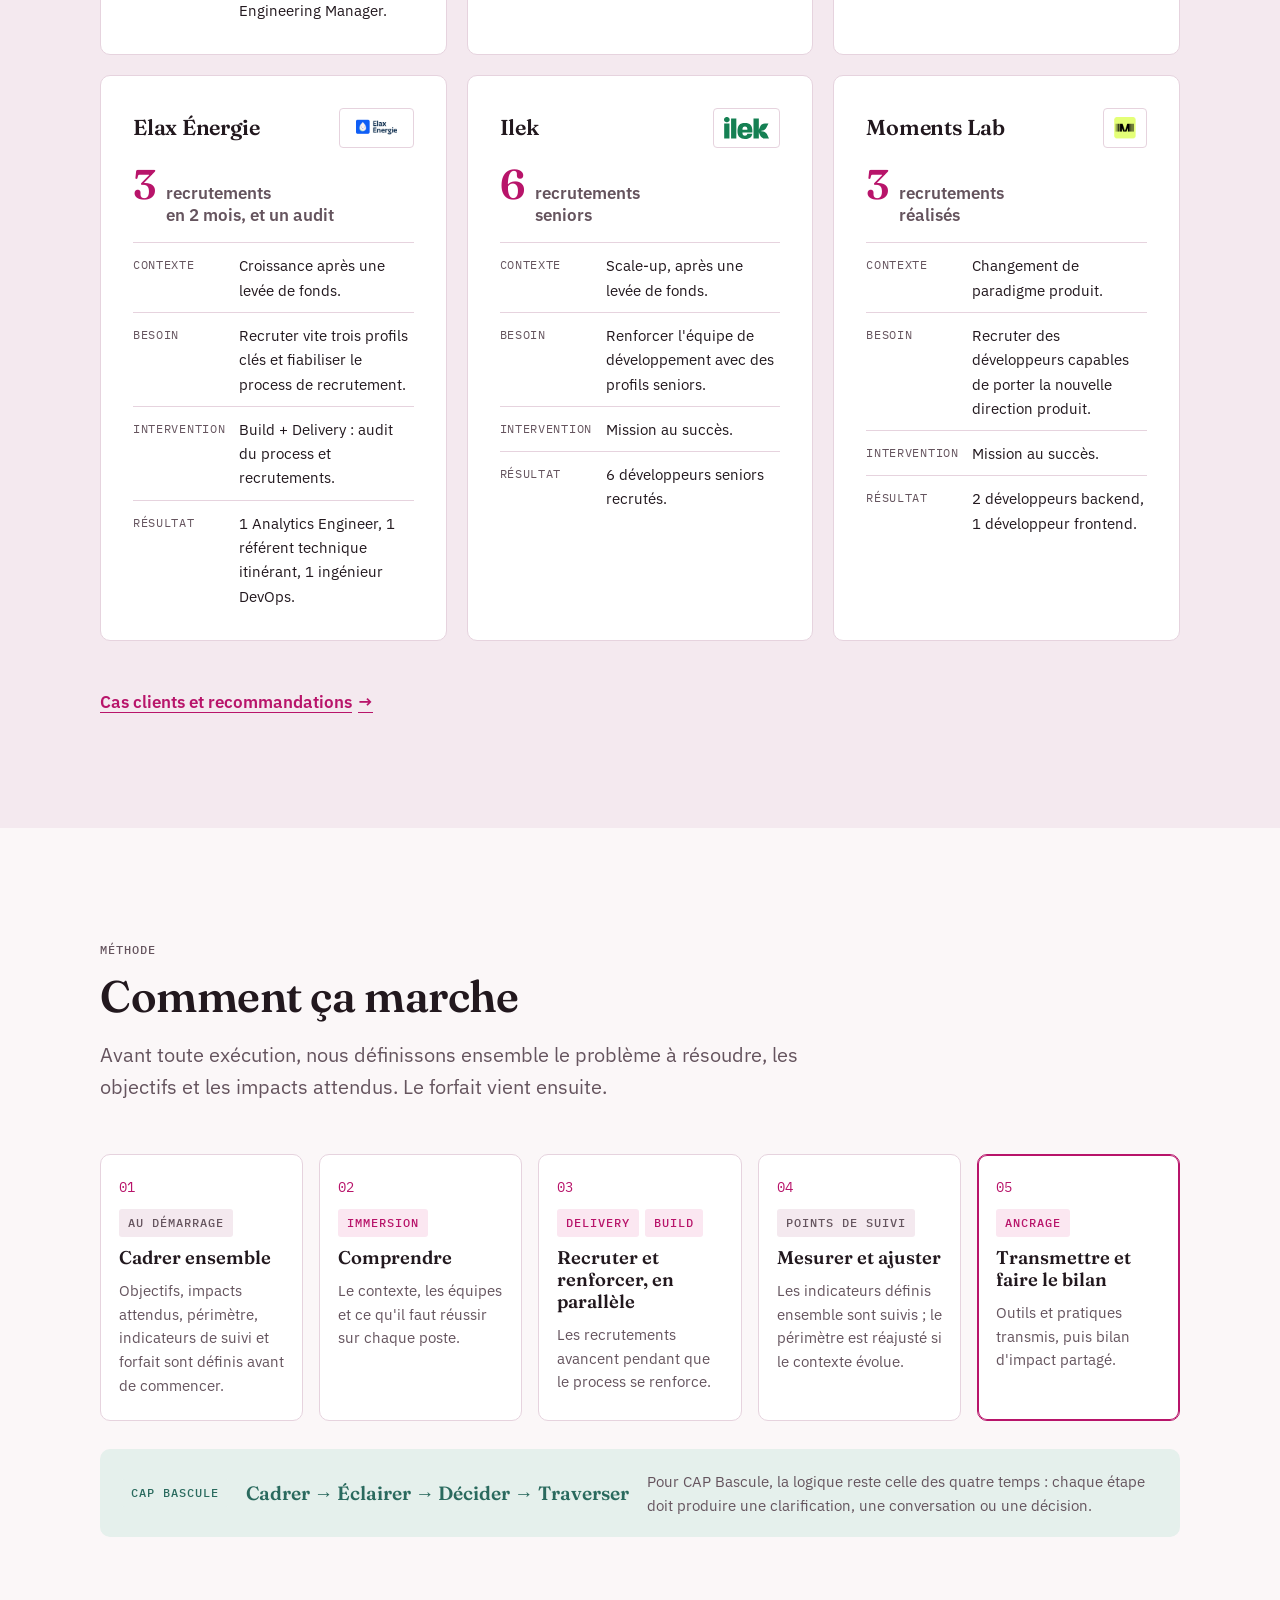
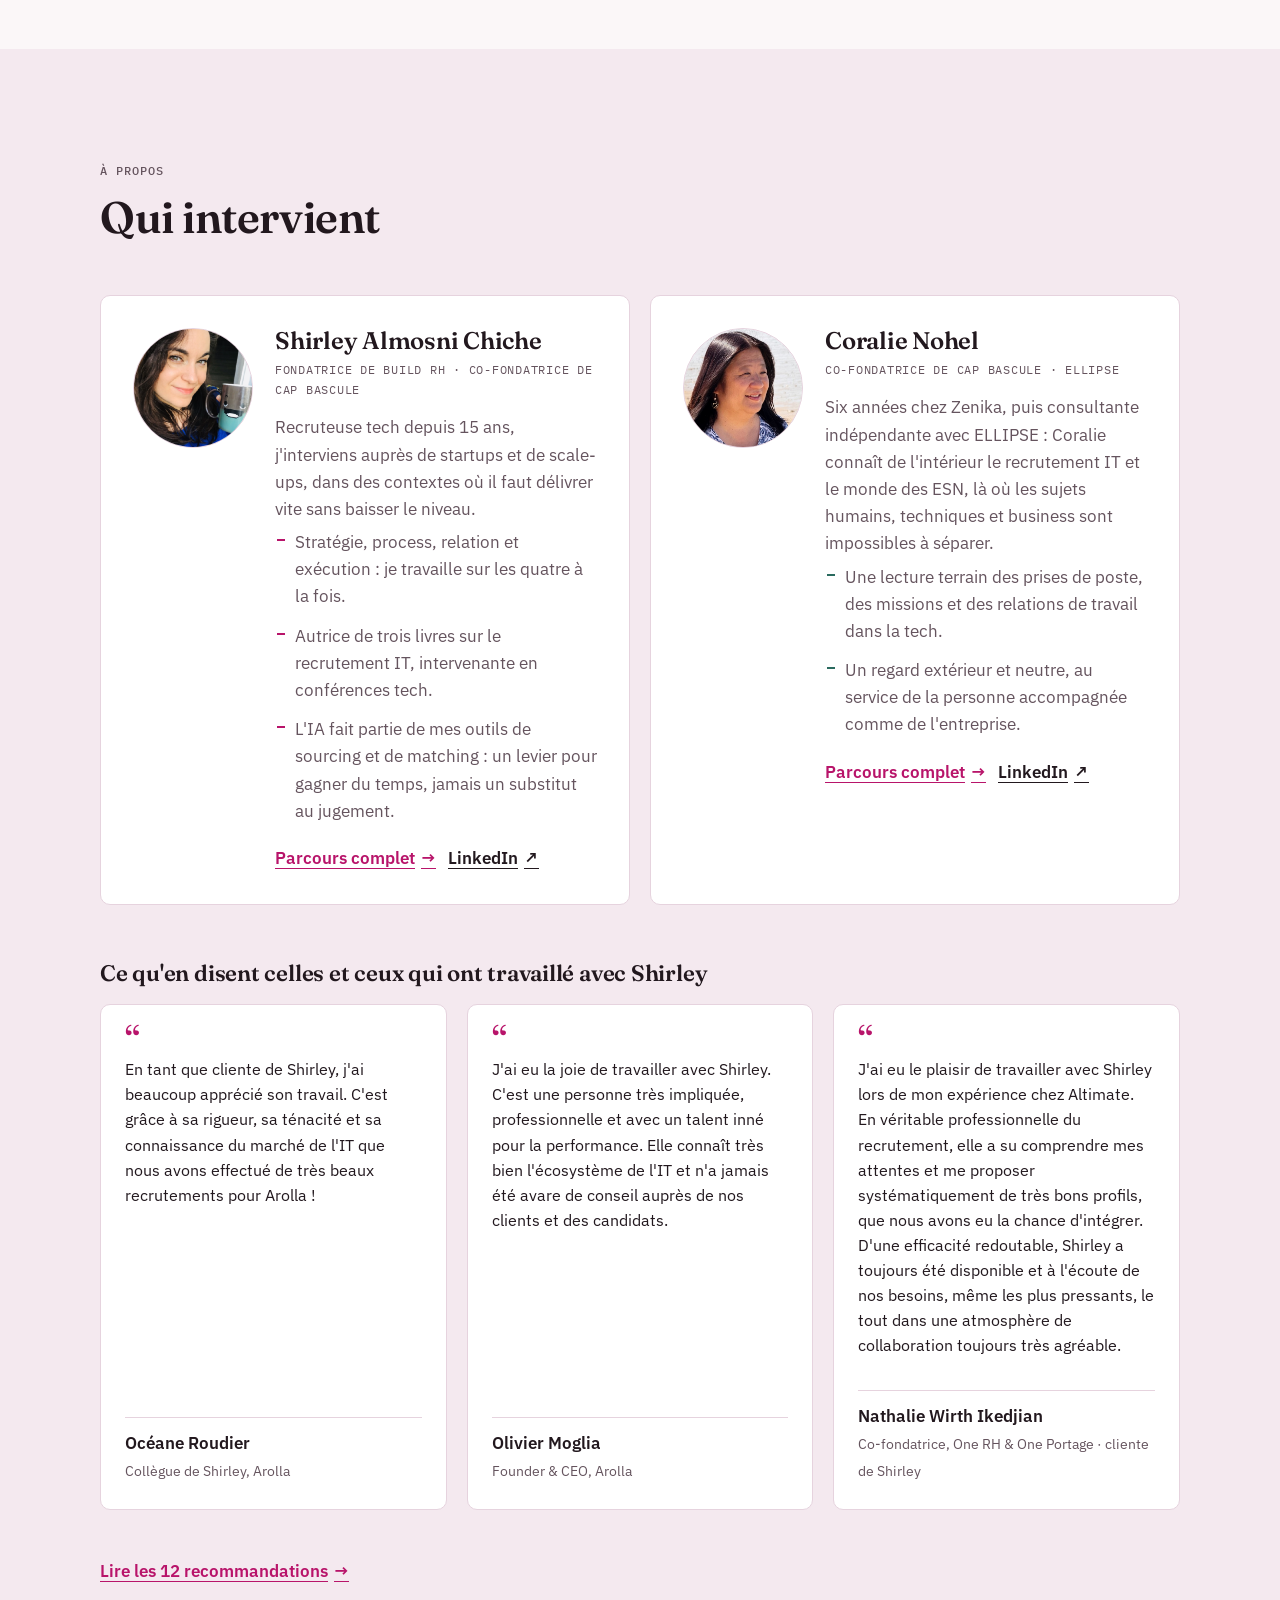
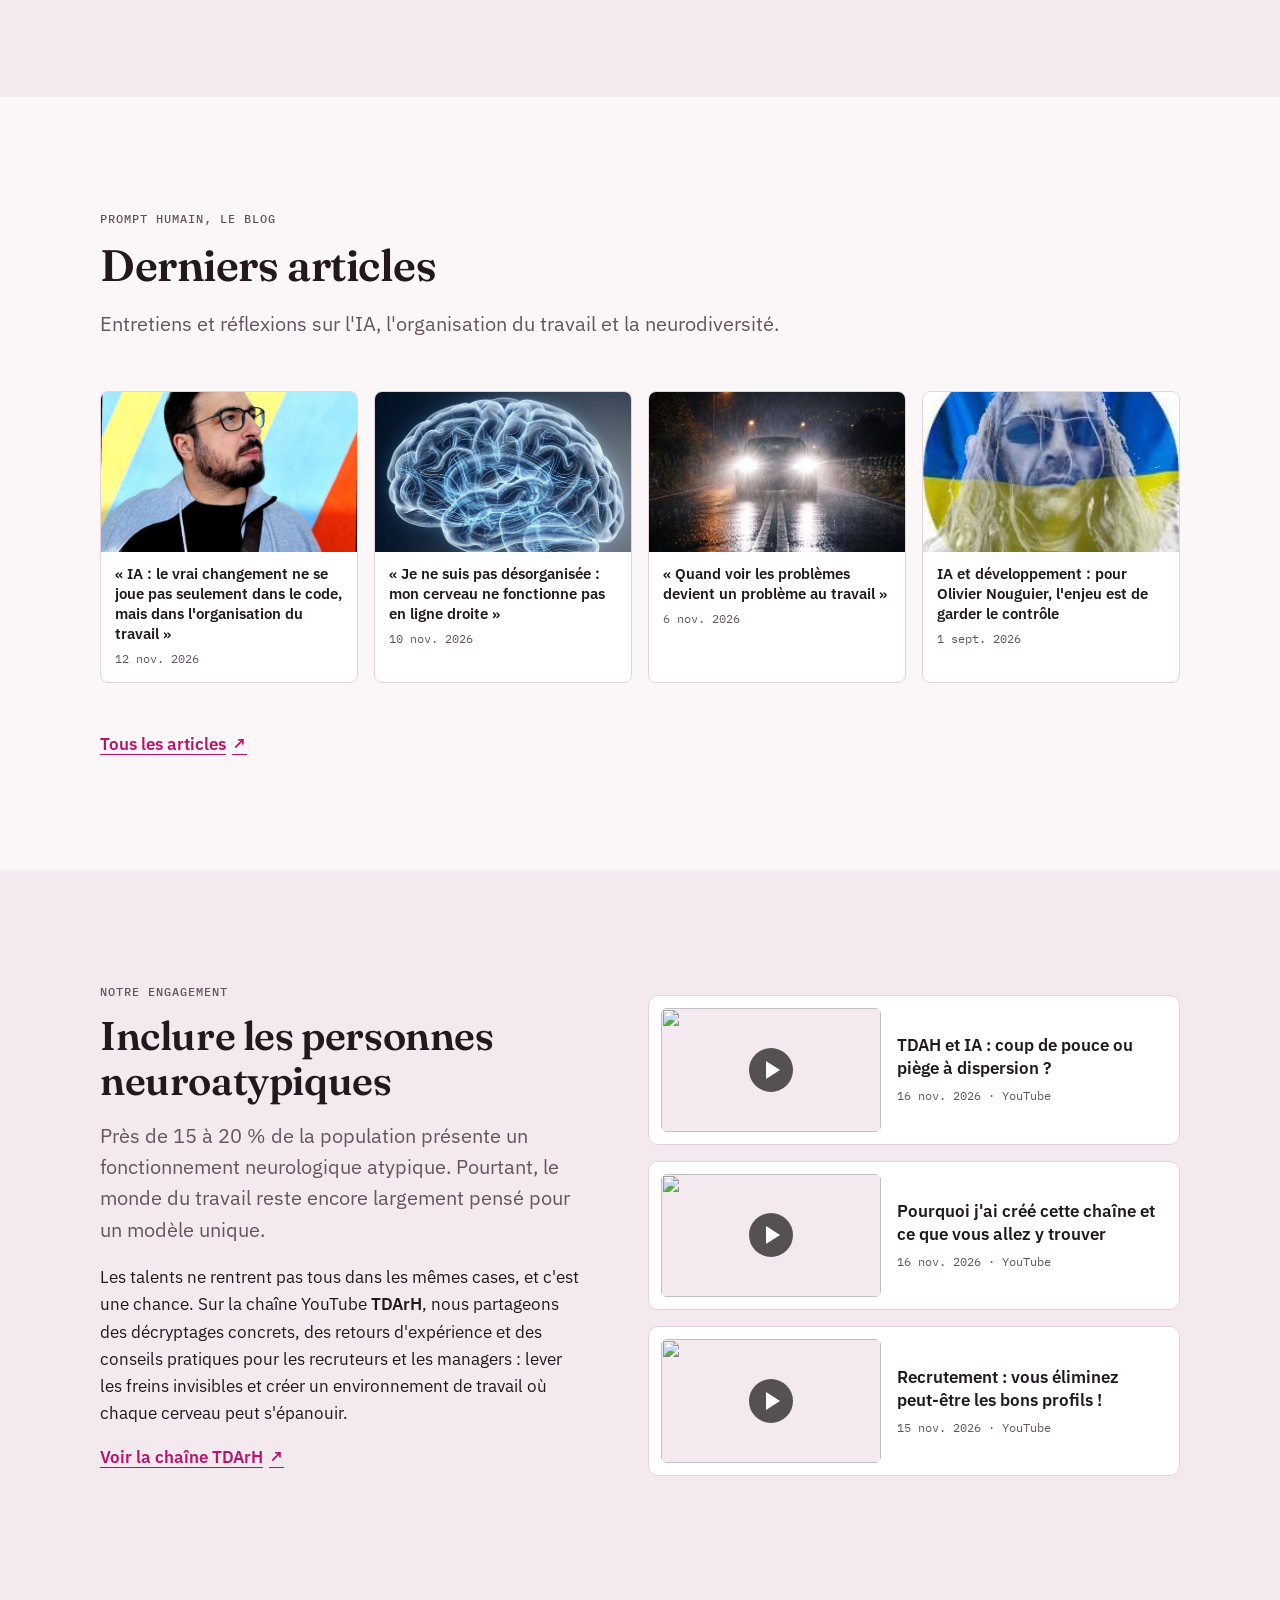
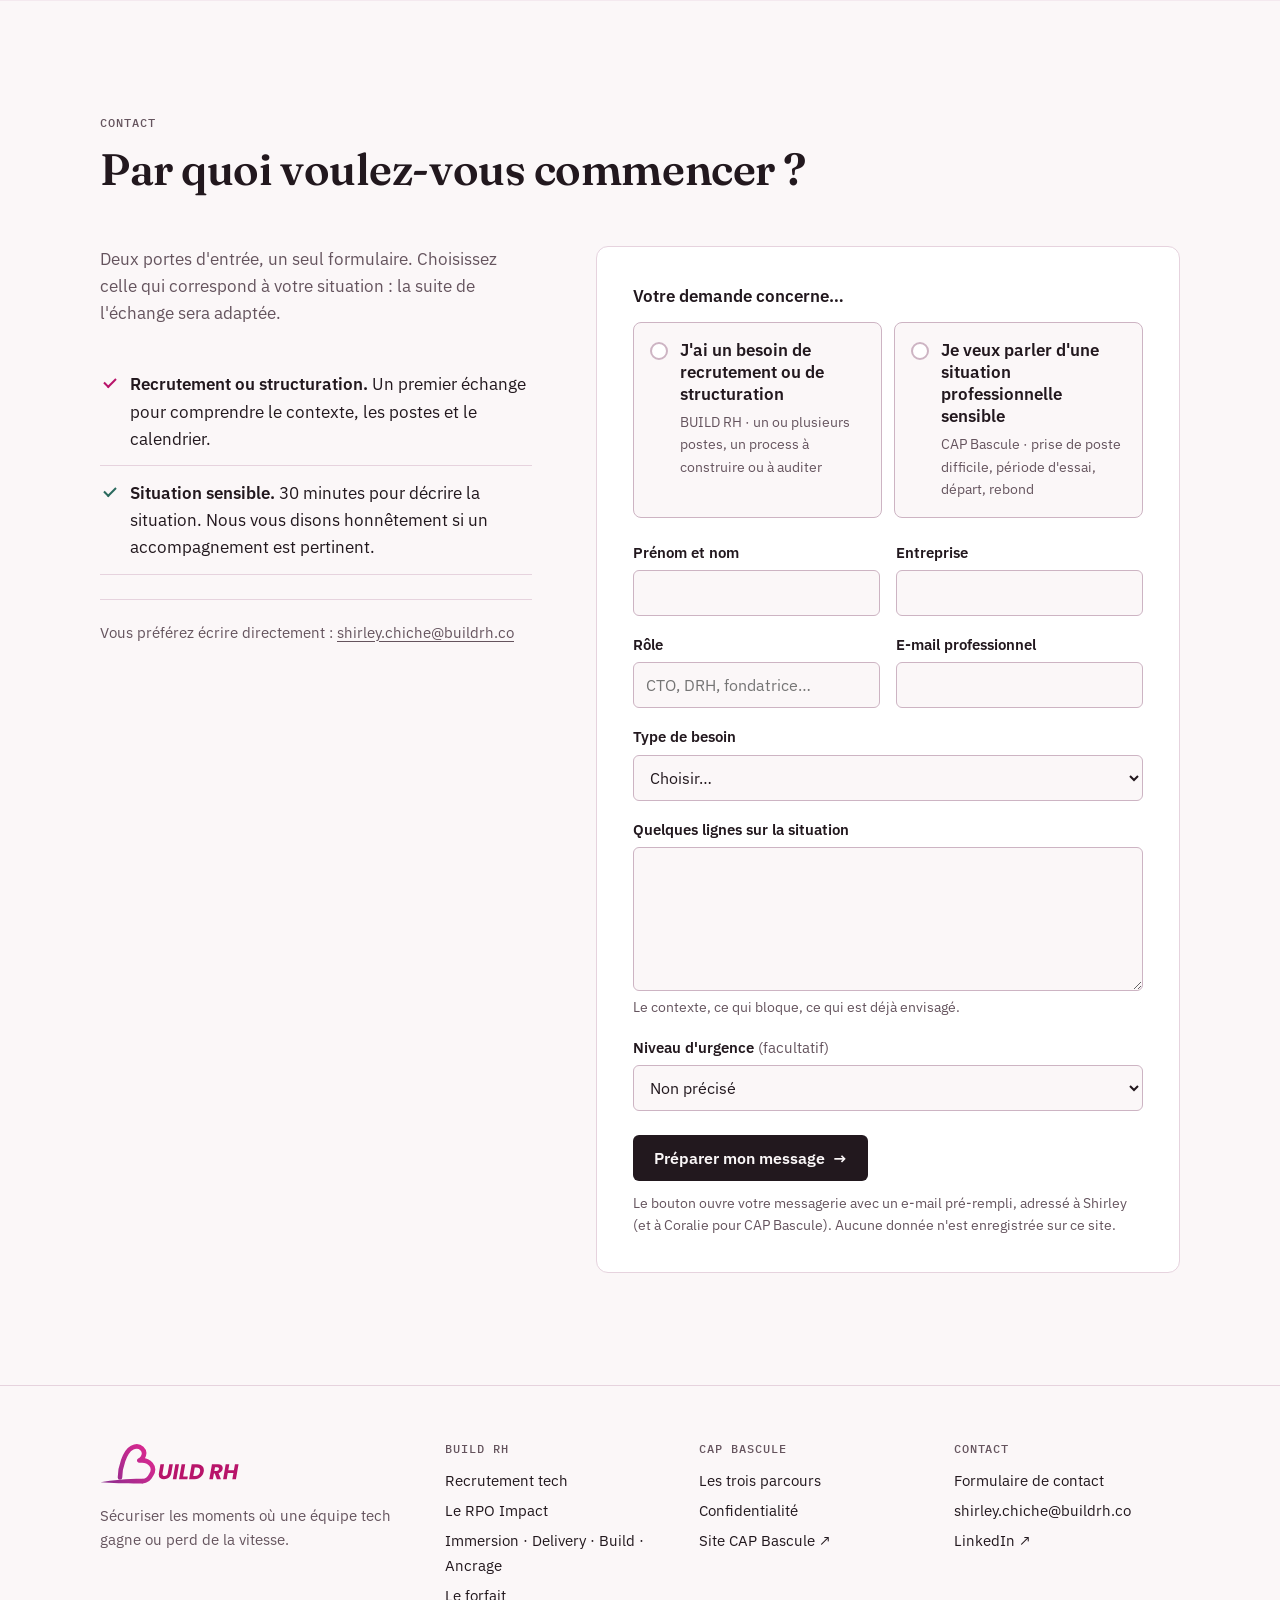
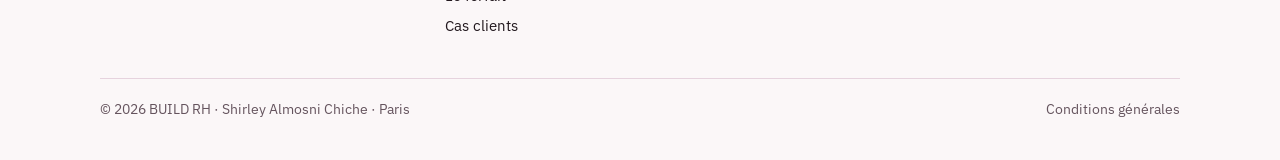
==== commit 04c35431: "Engagement neuroatypie : ajout de la dernière vidéo TDArH Co-Authored-By: Claude Opus 5.5 <noreply@a" ====
--- a/index.html
+++ b/index.html
@@ -467,6 +467,10 @@
       <p><a class="link-arrow build" href="https://www.youtube.com/@TDArHH" rel="noopener">Voir la chaîne TDArH <span aria-hidden="true">↗</span></a></p>
     </div>
     <div class="videos">
+      <a class="video" href="https://www.youtube.com/watch?v=25oq2fsg19Y" rel="noopener">
+        <span class="thumb"><img src="https://i.ytimg.com/vi/25oq2fsg19Y/hqdefault.jpg" alt="" loading="lazy" decoding="async"><span class="play" aria-hidden="true"></span></span>
+        <span class="meta"><span class="t">TDAH et IA&nbsp;: coup de pouce ou piège à dispersion&nbsp;?</span><span class="d">16 nov. 2026 · YouTube</span></span>
+      </a>
       <a class="video" href="https://www.youtube.com/watch?v=iFMWrAi9kXc" rel="noopener">
         <span class="thumb"><img src="https://i.ytimg.com/vi/iFMWrAi9kXc/hqdefault.jpg" alt="" loading="lazy" decoding="async"><span class="play" aria-hidden="true"></span></span>
         <span class="meta"><span class="t">Pourquoi j'ai créé cette chaîne et ce que vous allez y trouver</span><span class="d">16 nov. 2026 · YouTube</span></span>
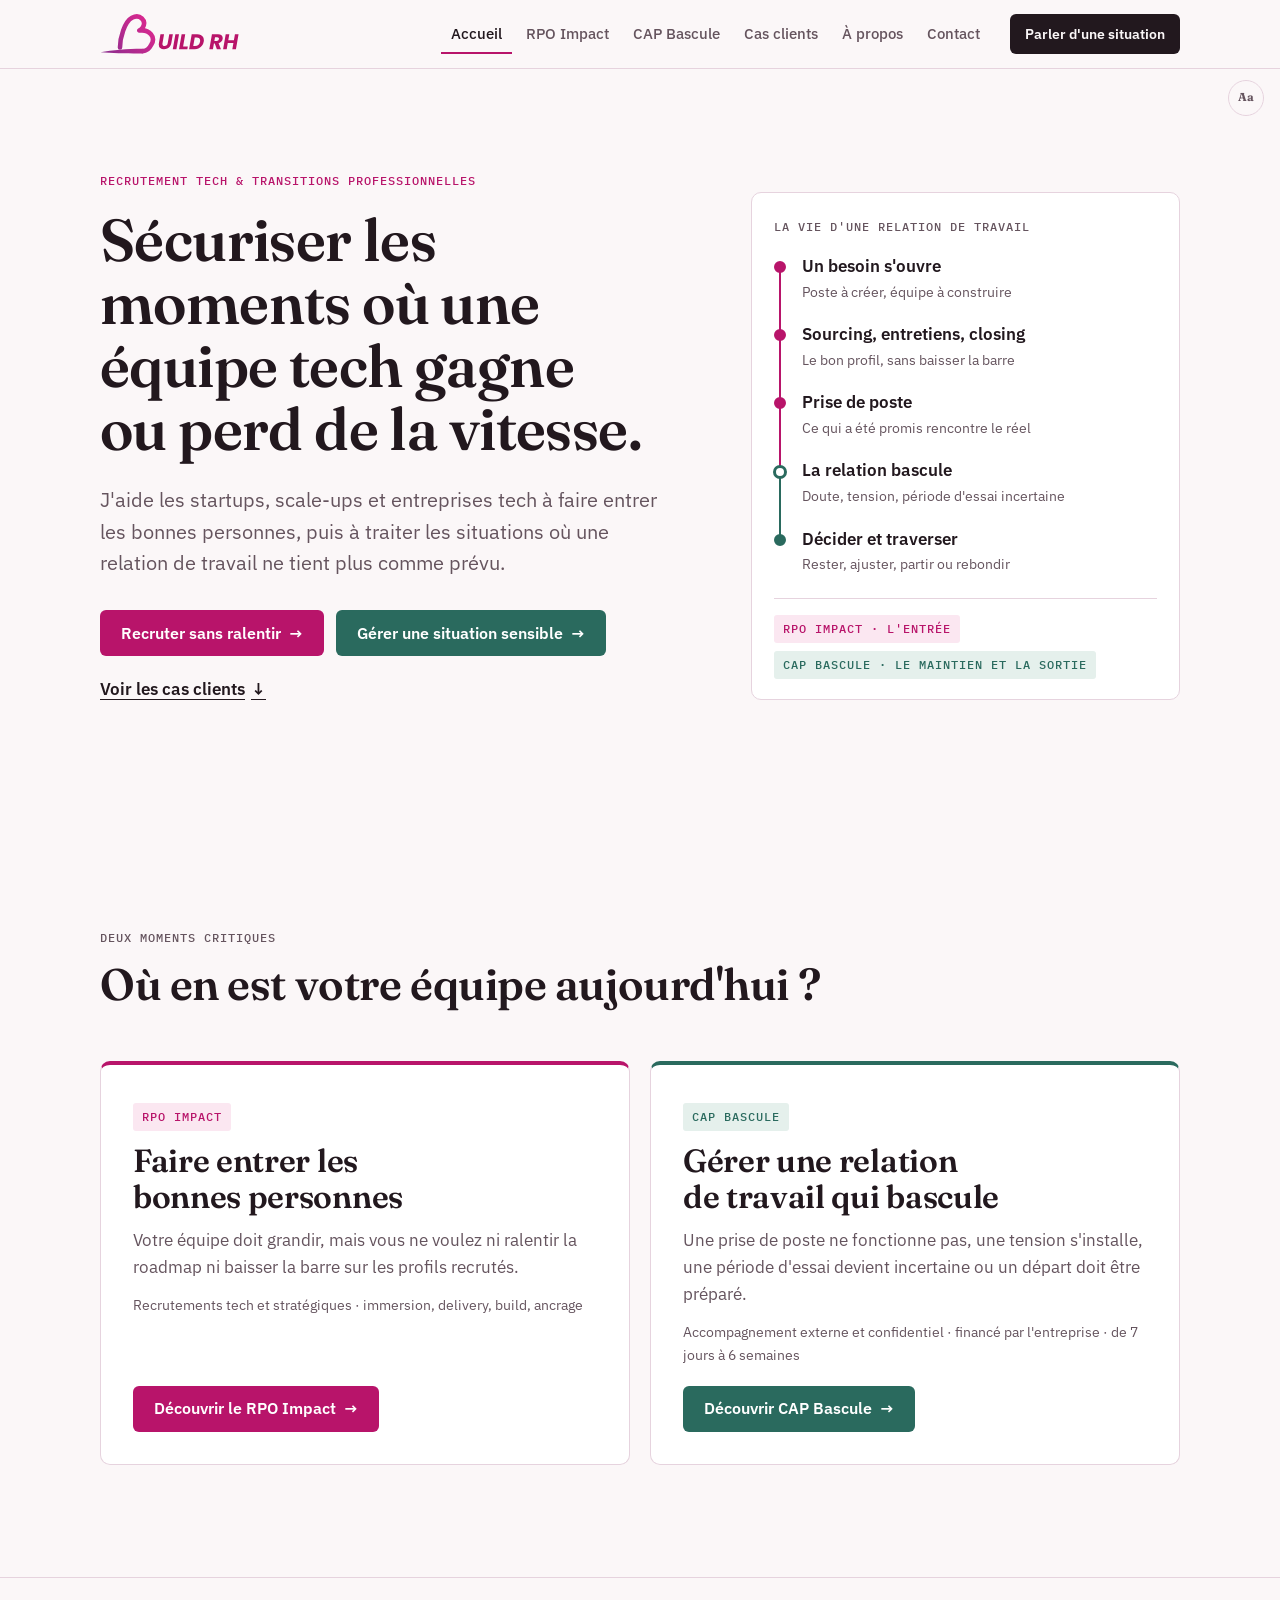
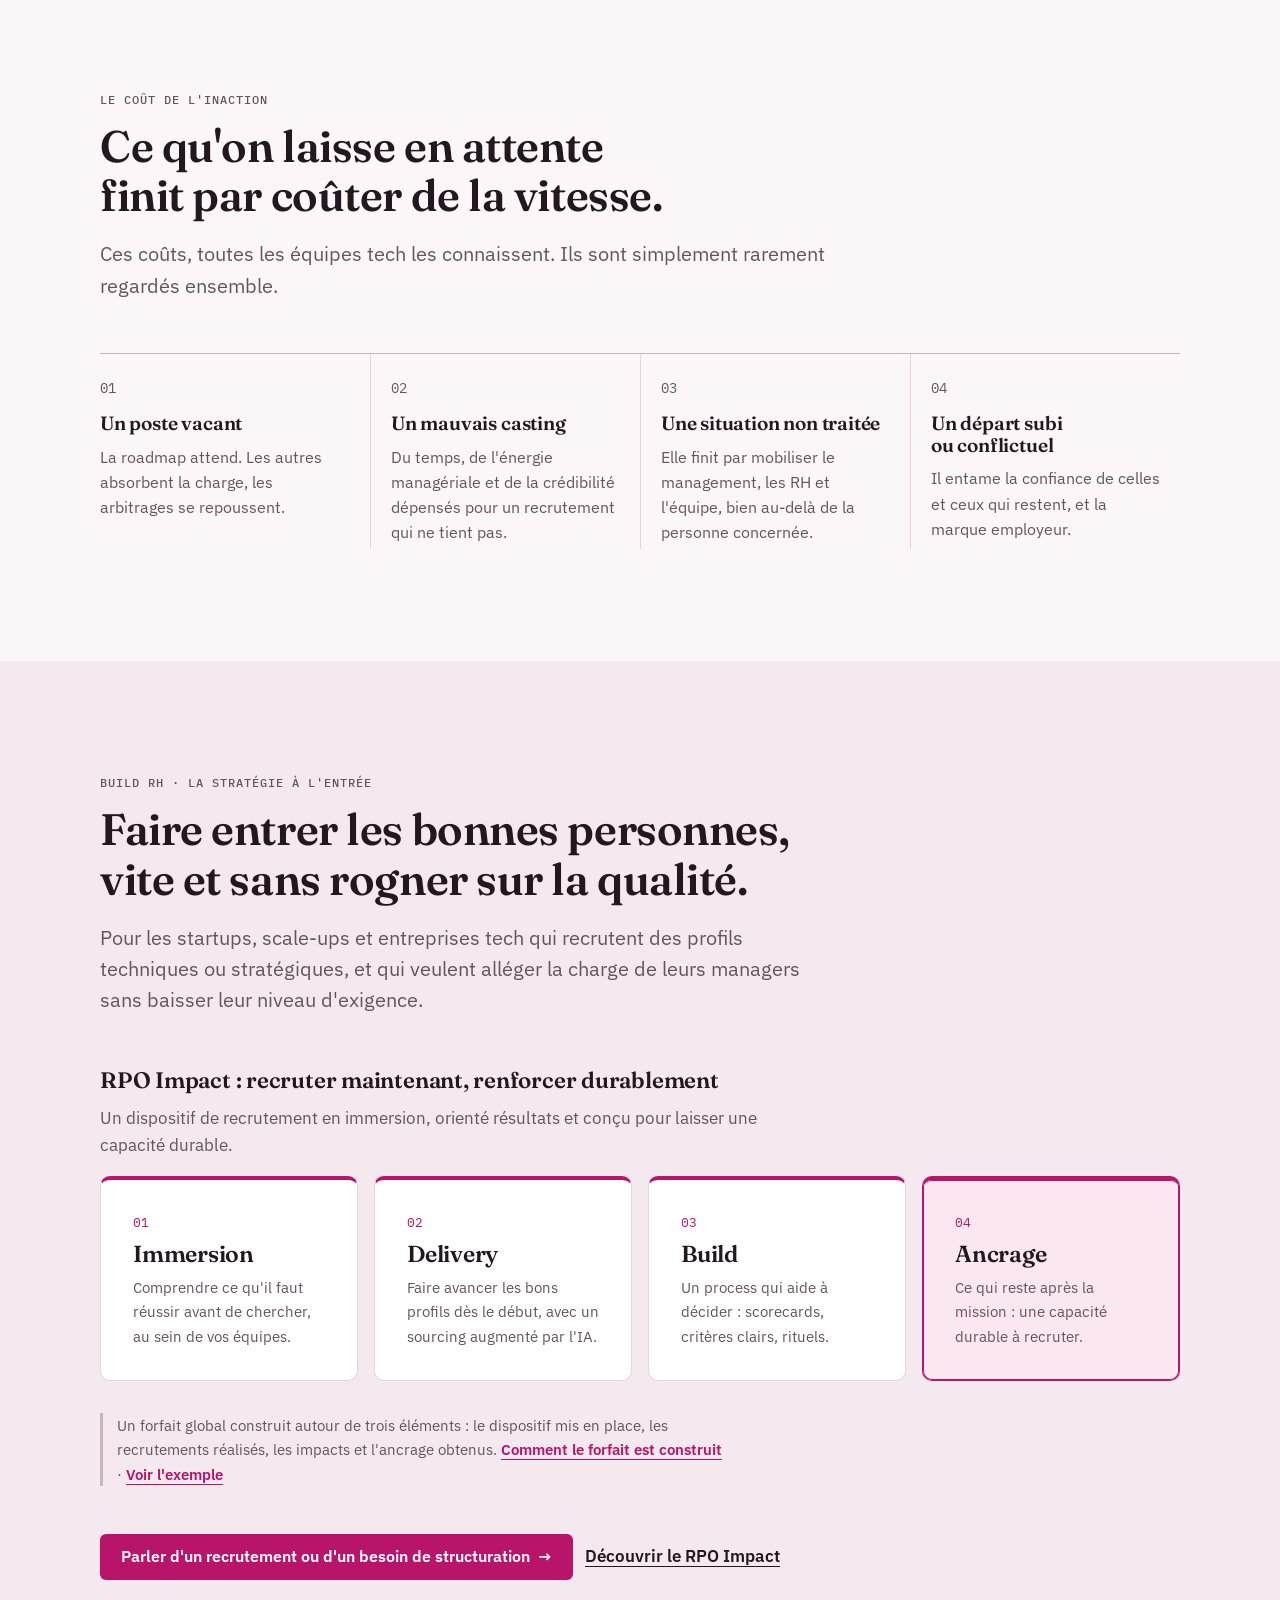
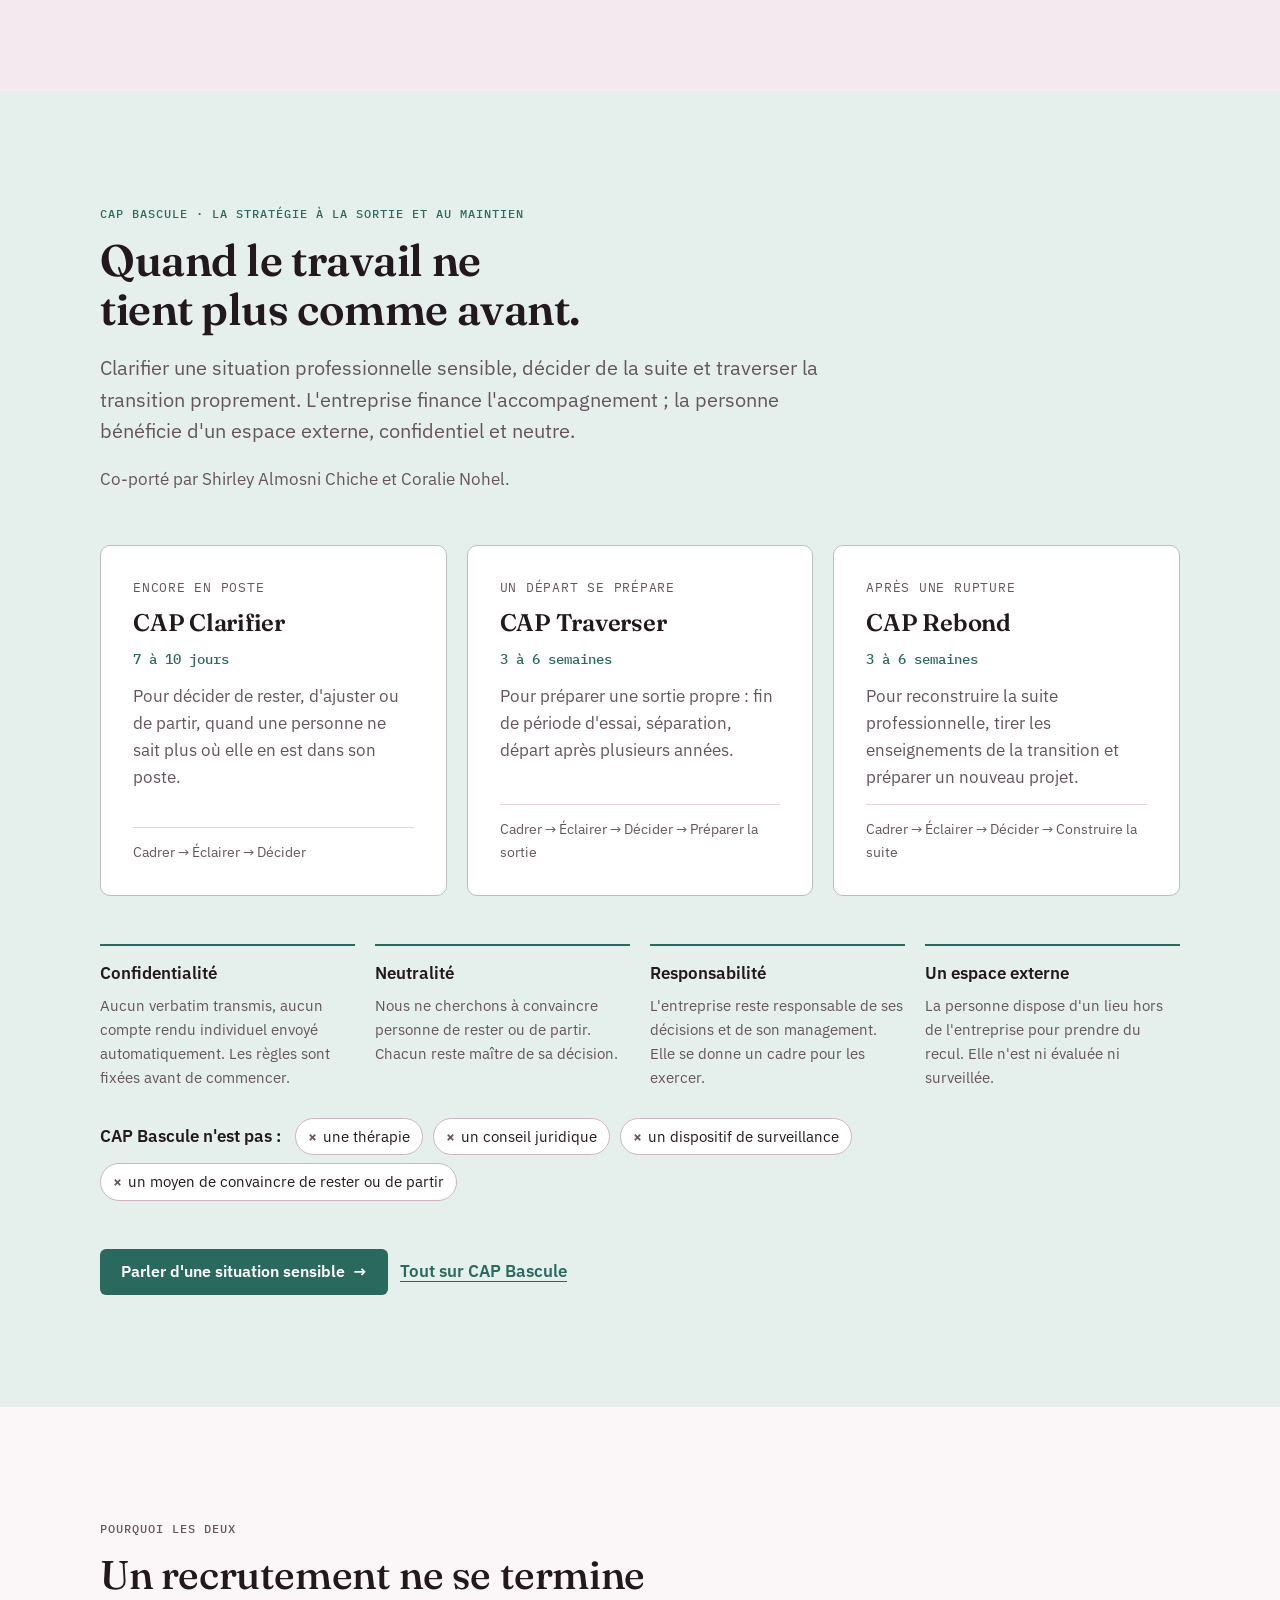
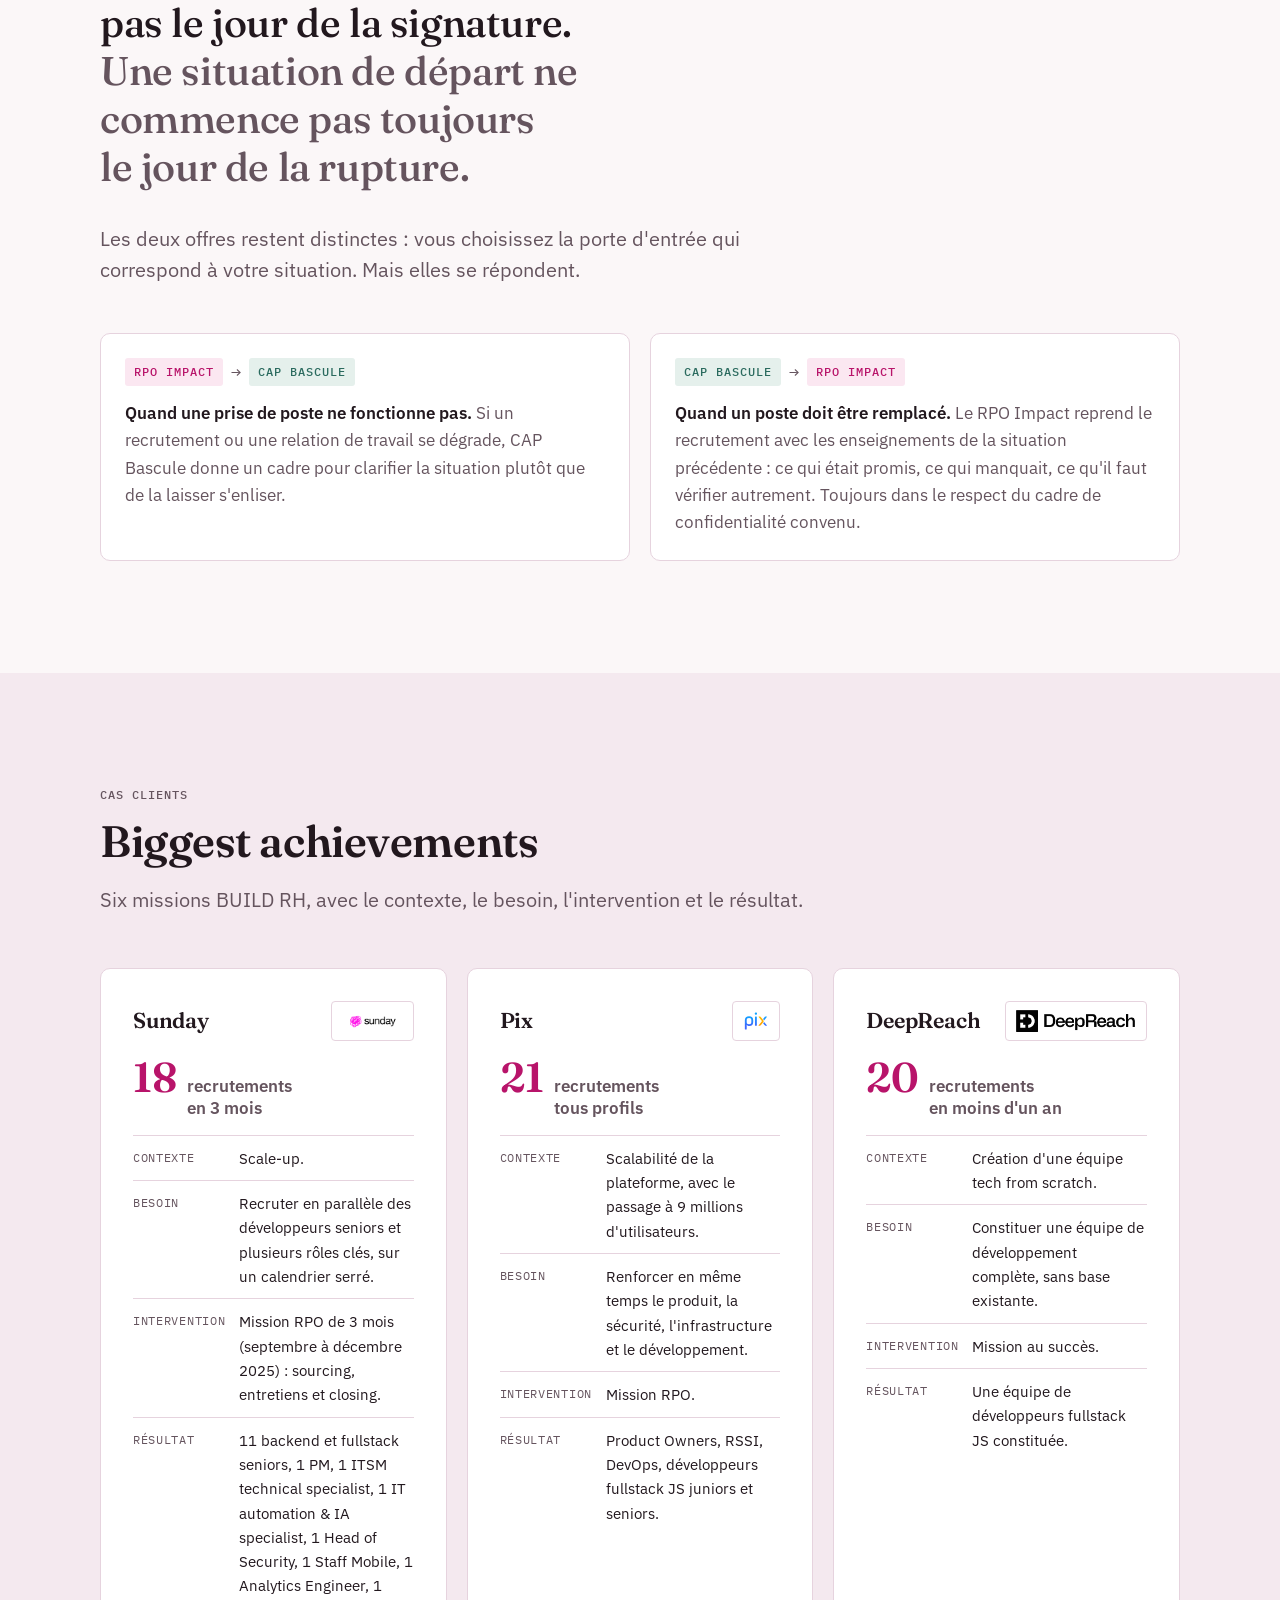
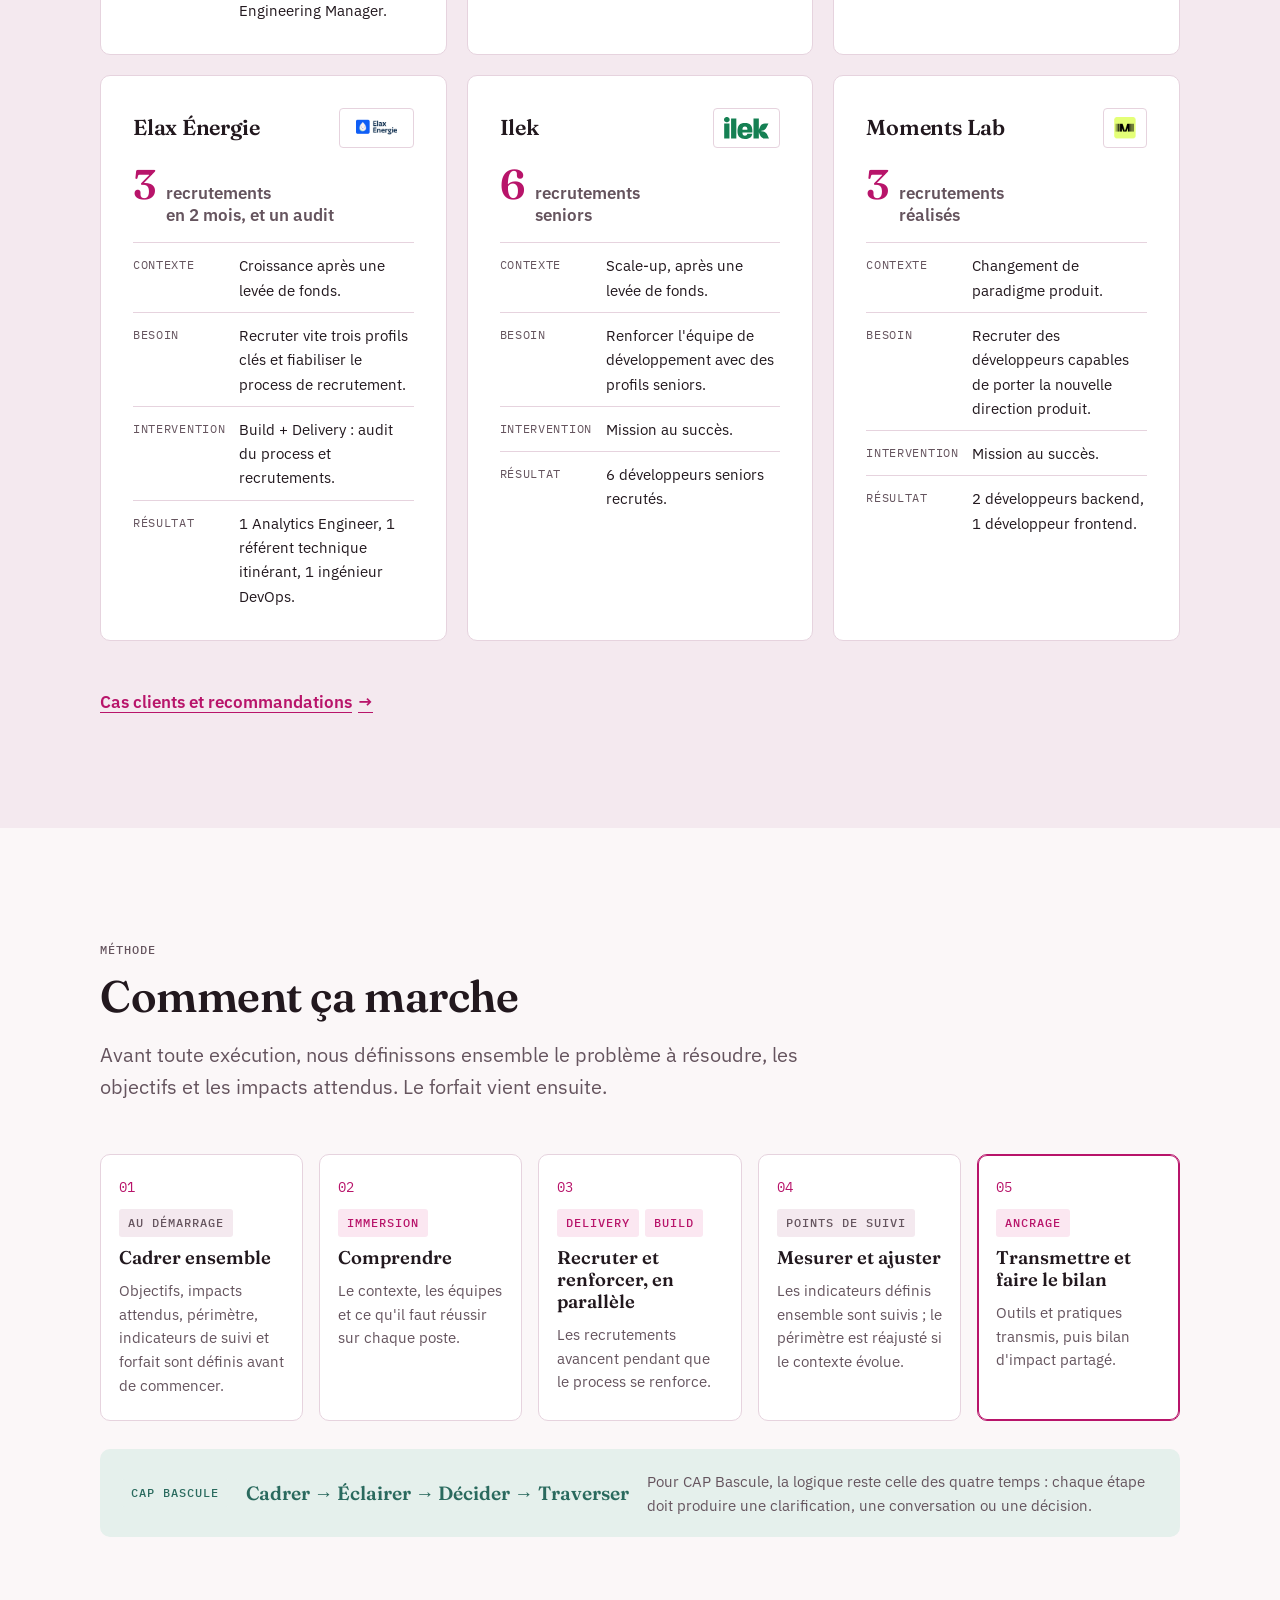
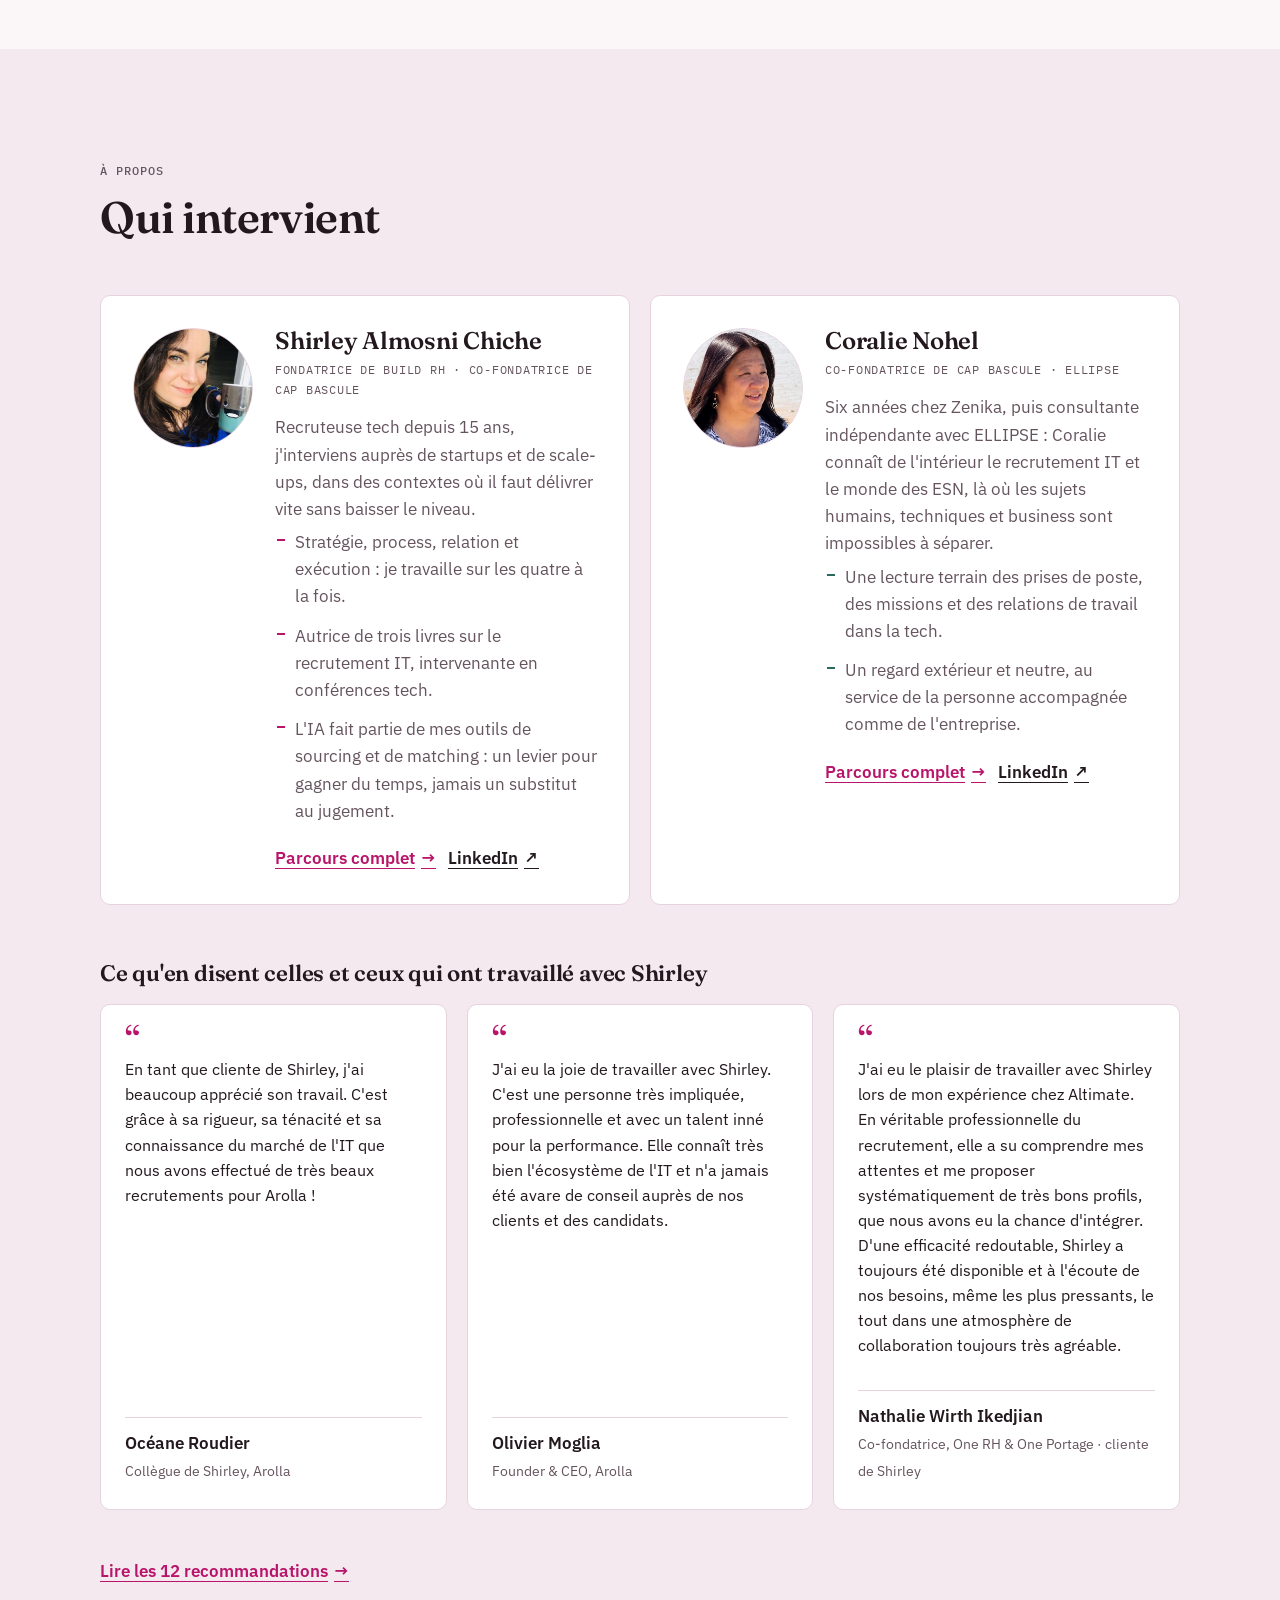
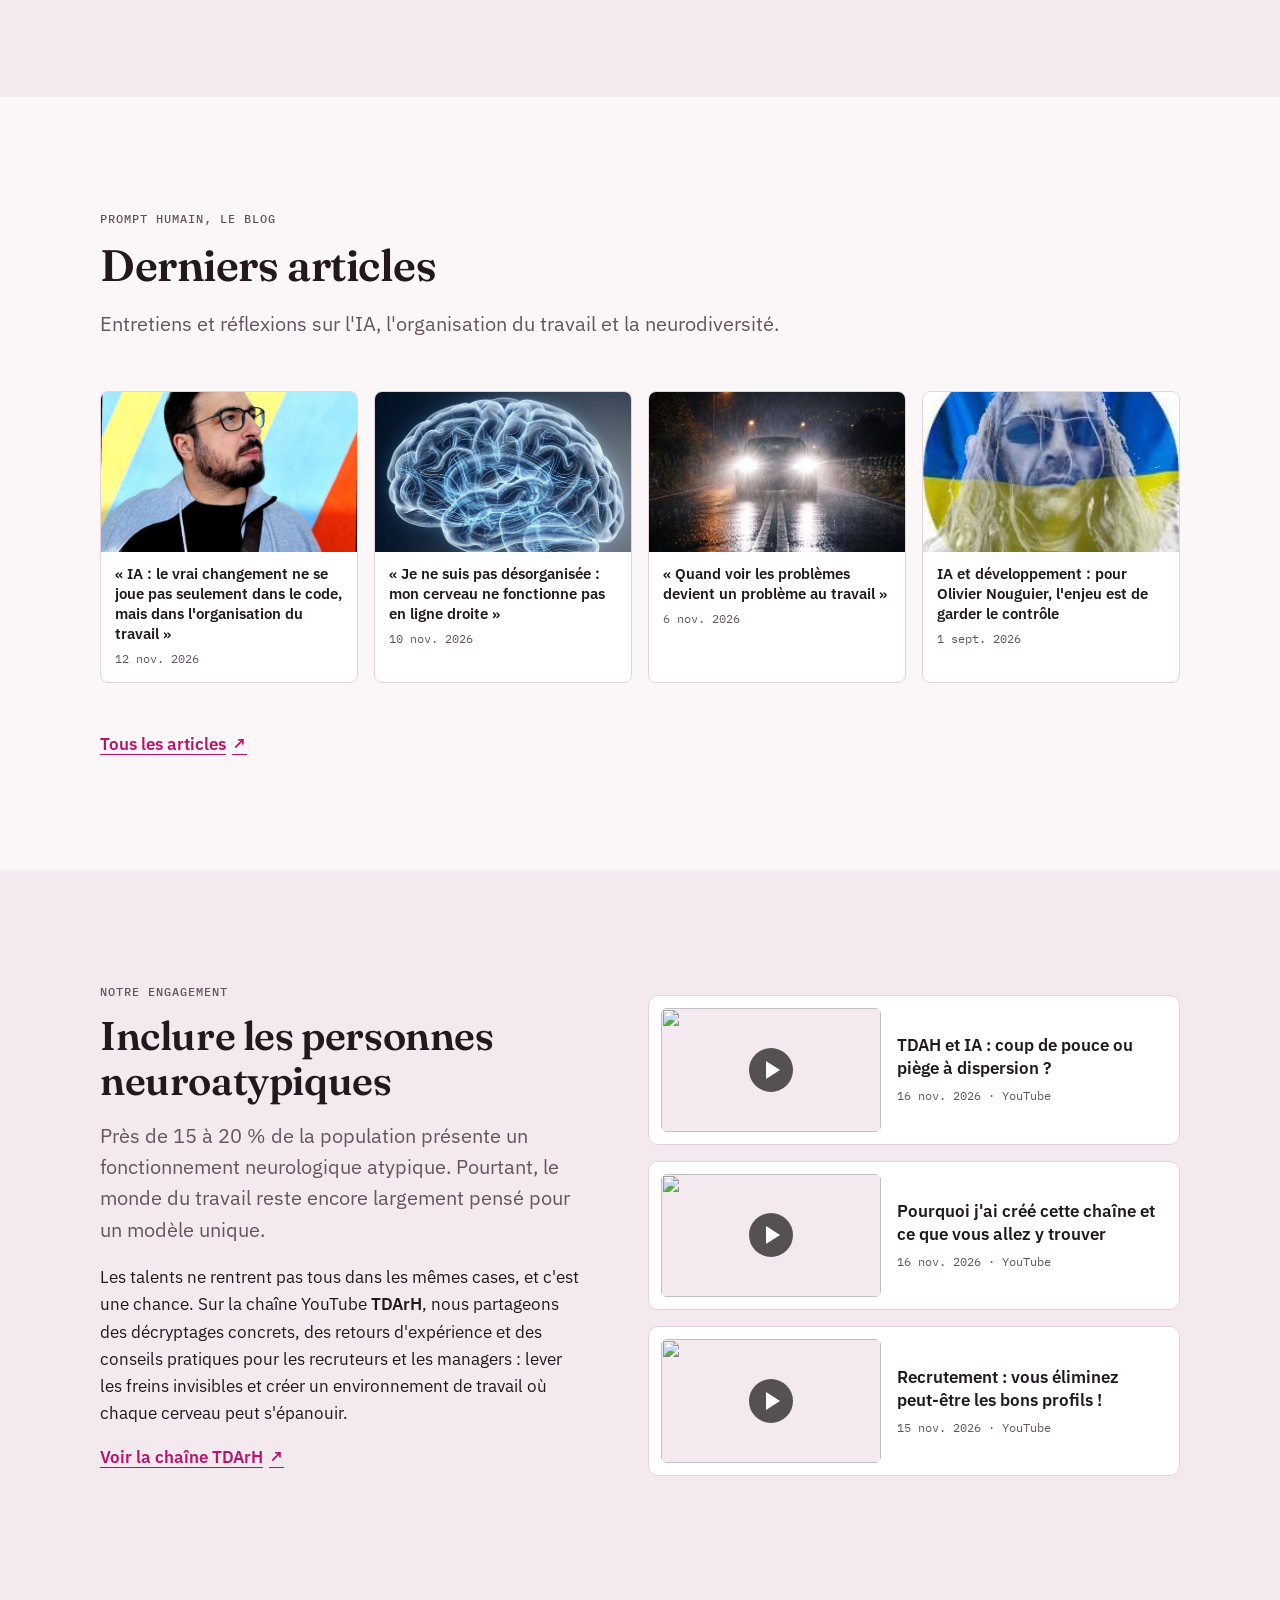
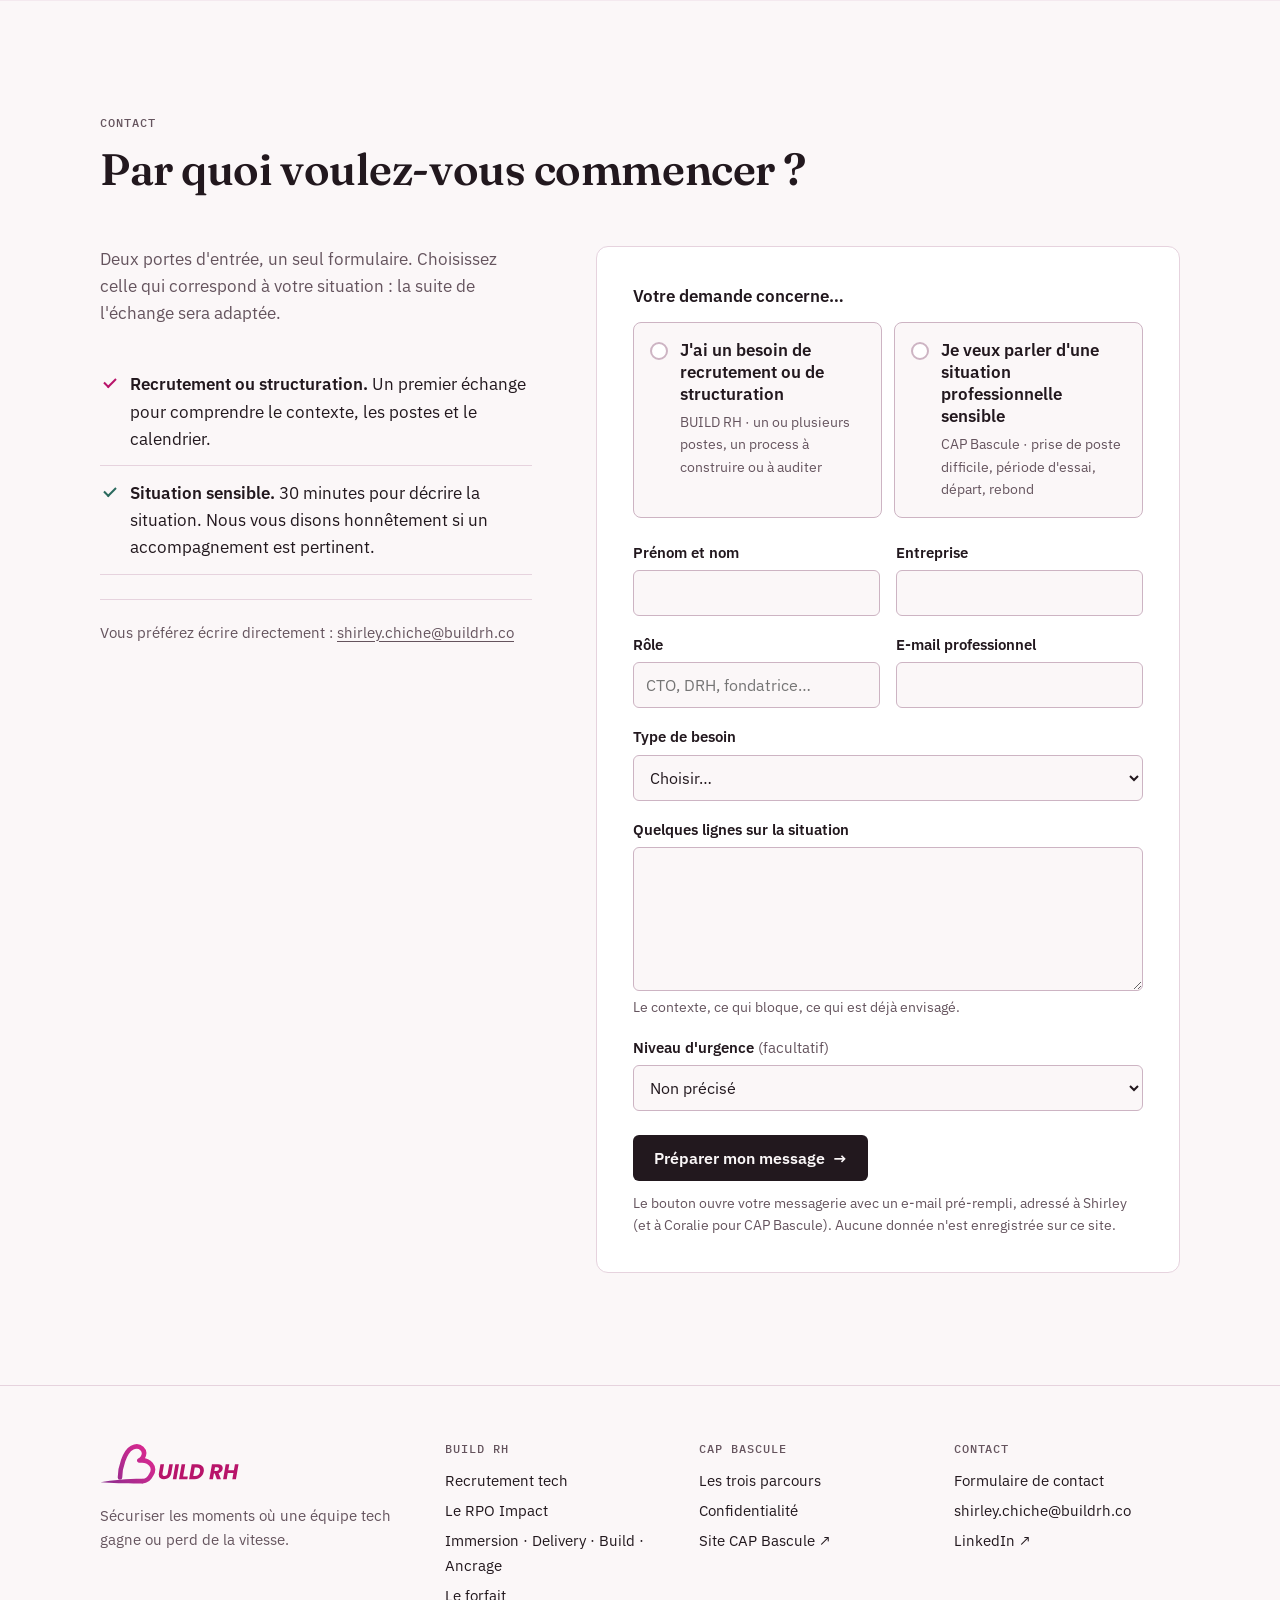
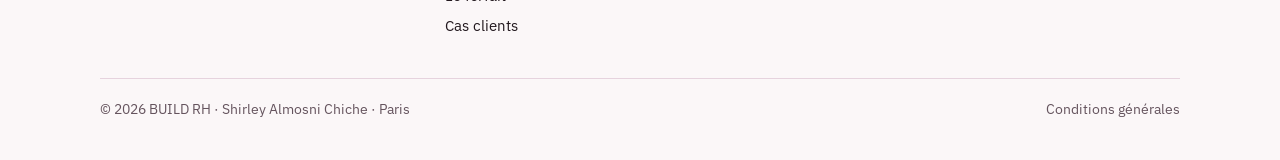
==== commit 64e306dc: "Référencement : llms.txt, image de partage, données structurées, images allégées - llms.txt : résumé" ====
--- a/index.html
+++ b/index.html
@@ -14,9 +14,12 @@
 <meta property="og:title" content="Recrutement tech &amp; transitions professionnelles | BUILD RH">
 <meta property="og:description" content="BUILD RH aide les startups et scale-ups à recruter les bons profils tech, structurer leur recrutement et traiter les situations professionnelles sensibles avec CAP Bascule.">
 <meta property="og:url" content="https://build-rh.io/">
-<meta property="og:image" content="https://build-rh.io/assets/shirley.png">
-<meta property="og:image:alt" content="Shirley Almosni Chiche, fondatrice de BUILD RH">
-<meta name="twitter:card" content="summary">
+<meta property="og:image" content="https://build-rh.io/assets/og-image.jpg">
+<meta property="og:image:width" content="1200">
+<meta property="og:image:height" content="630">
+<meta property="og:image:alt" content="BUILD RH : sécuriser les moments où une équipe tech gagne ou perd de la vitesse. RPO Impact et CAP Bascule.">
+<meta name="twitter:card" content="summary_large_image">
+<meta name="author" content="Shirley Almosni Chiche">
 <link rel="icon" href="/assets/logo/buildrh-avatar.svg" type="image/svg+xml">
 <link rel="icon" href="/assets/logo/favicon-32.png" sizes="32x32" type="image/png">
 <link rel="apple-touch-icon" href="/assets/logo/apple-touch-icon.png">
@@ -31,7 +34,15 @@
   "@id": "https://build-rh.io/#org",
   "name": "BUILD RH",
   "url": "https://build-rh.io/",
-  "image": "https://build-rh.io/assets/shirley.png",
+  "image": "https://build-rh.io/assets/og-image.jpg",
+  "logo": "https://build-rh.io/assets/logo/buildrh-logo-couleur.png",
+  "sameAs": [
+    "https://www.linkedin.com/in/shirley-almosni-chiche/",
+    "https://www.youtube.com/@TDArHH",
+    "https://prompt-humain.ghost.io/",
+    "https://github.com/AlmosniShirley",
+    "https://almosnishirley.github.io/capbascule/"
+  ],
   "email": "shirley.chiche@buildrh.co",
   "description": "Recrutement tech (RPO Impact, structuration du process) et accompagnement des transitions professionnelles sensibles avec CAP Bascule.",
   "areaServed": {
@@ -392,7 +403,7 @@
     </div>
     <div class="people">
       <article class="card person">
-  <div class="photo"><img src="/assets/shirley-portrait.png" alt="Portrait de Shirley Almosni Chiche" width="400" height="400" loading="lazy" decoding="async"></div>
+  <div class="photo"><img src="/assets/shirley-portrait.jpg" alt="Portrait de Shirley Almosni Chiche" width="400" height="400" loading="lazy" decoding="async"></div>
   <div>
     <h3>Shirley Almosni Chiche</h3>
     <span class="role">Fondatrice de BUILD RH · co-fondatrice de CAP Bascule</span>
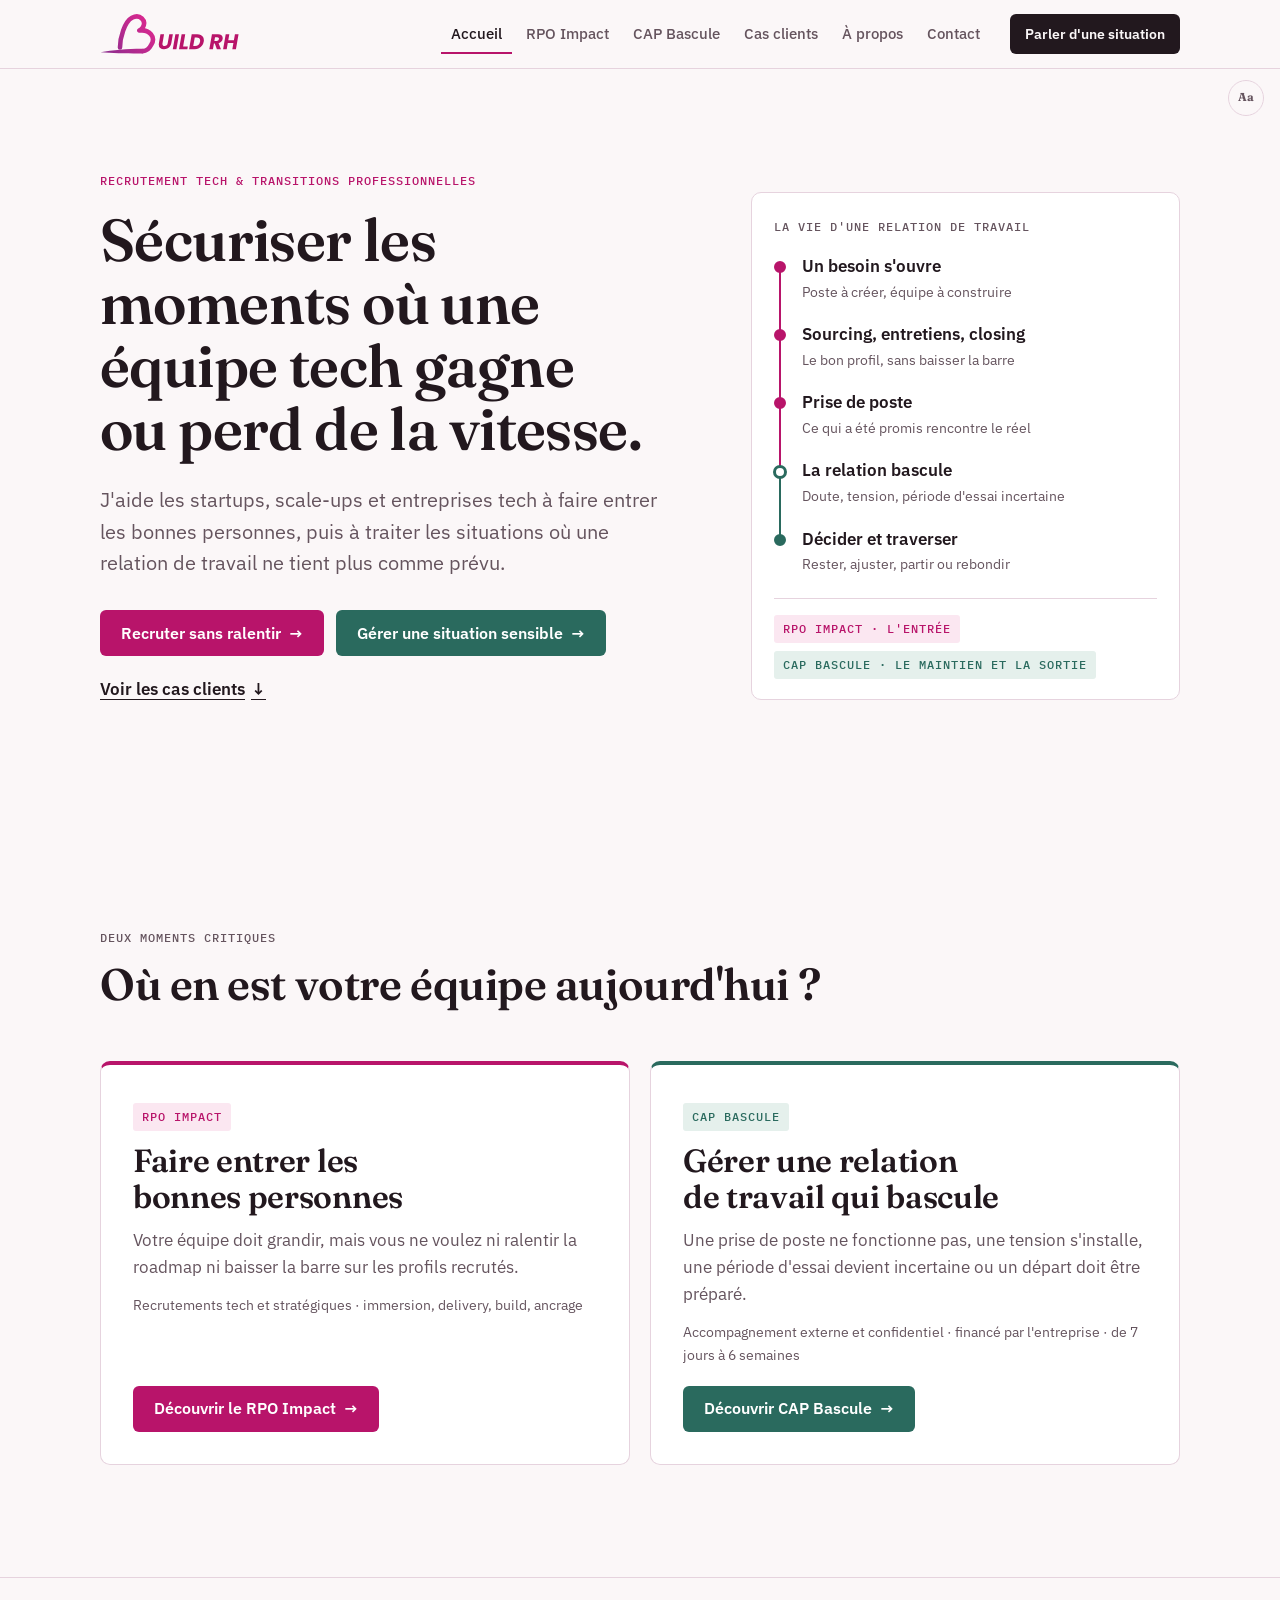
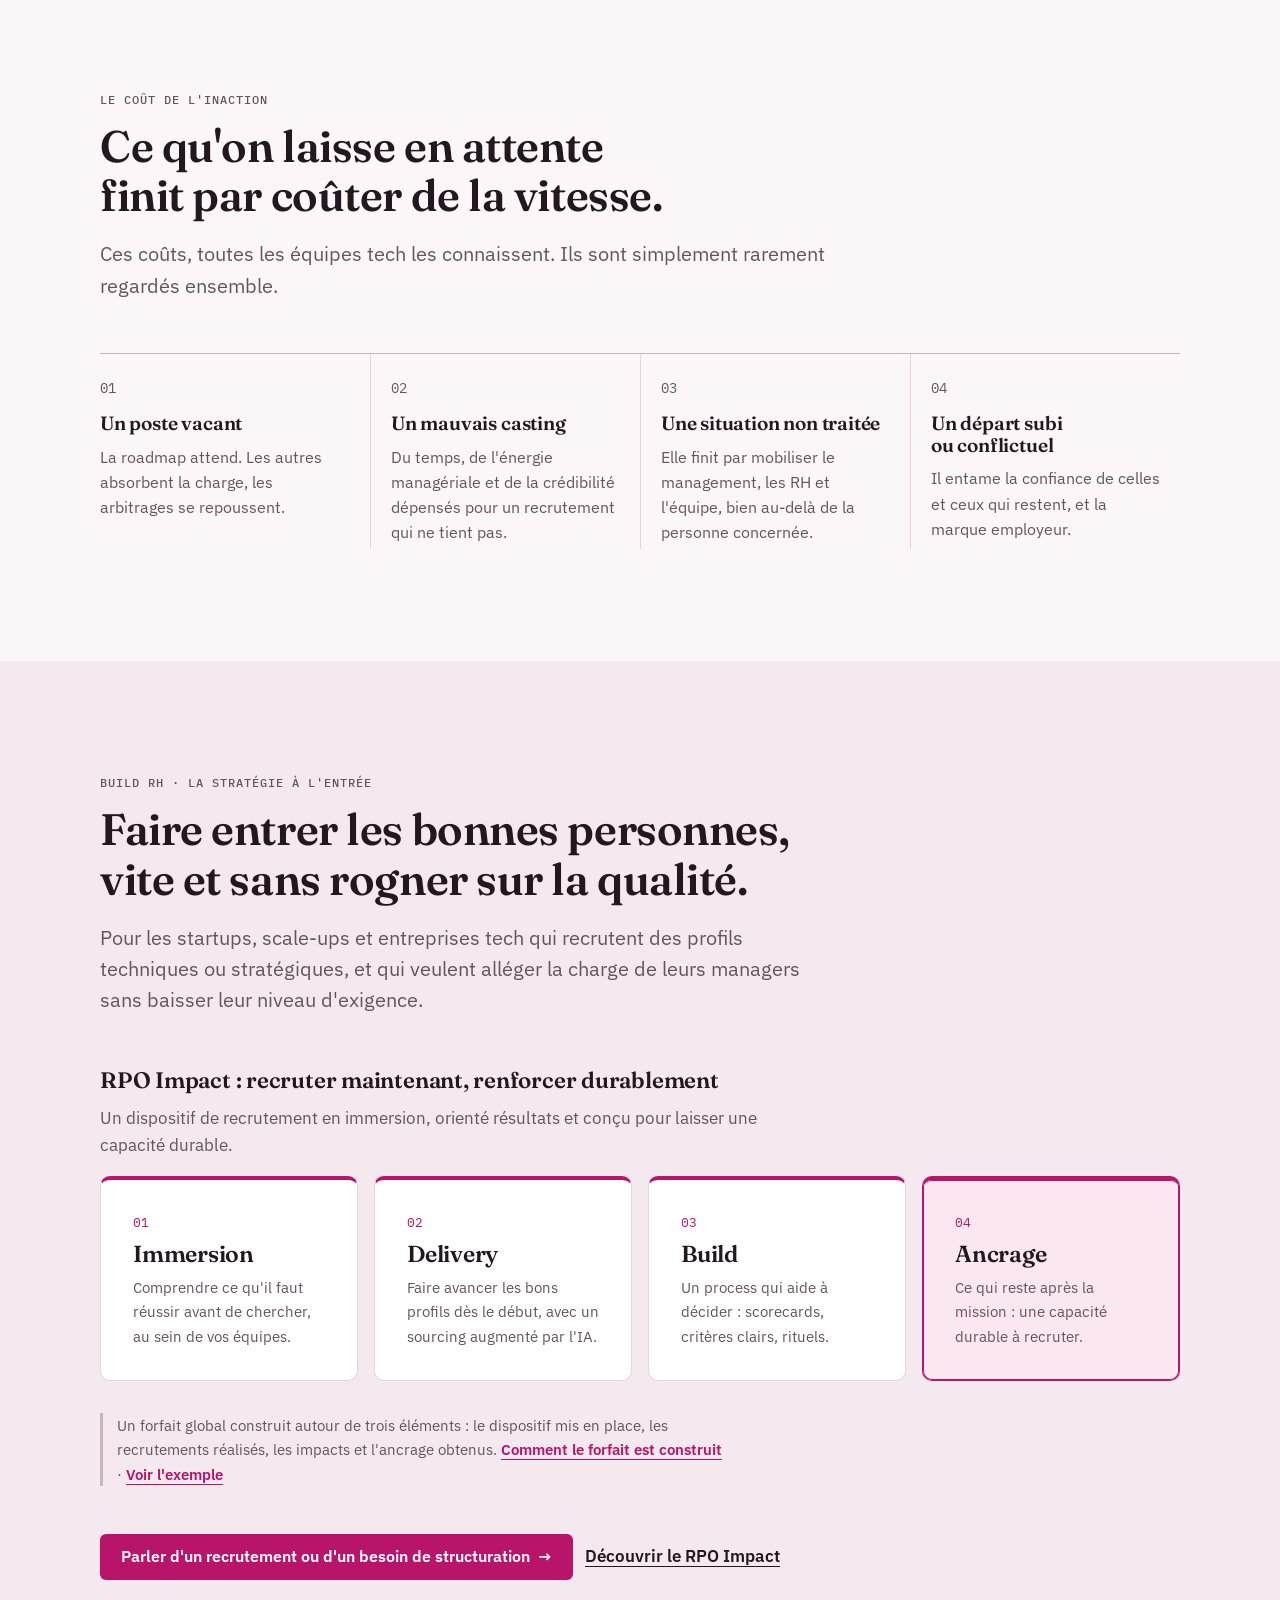
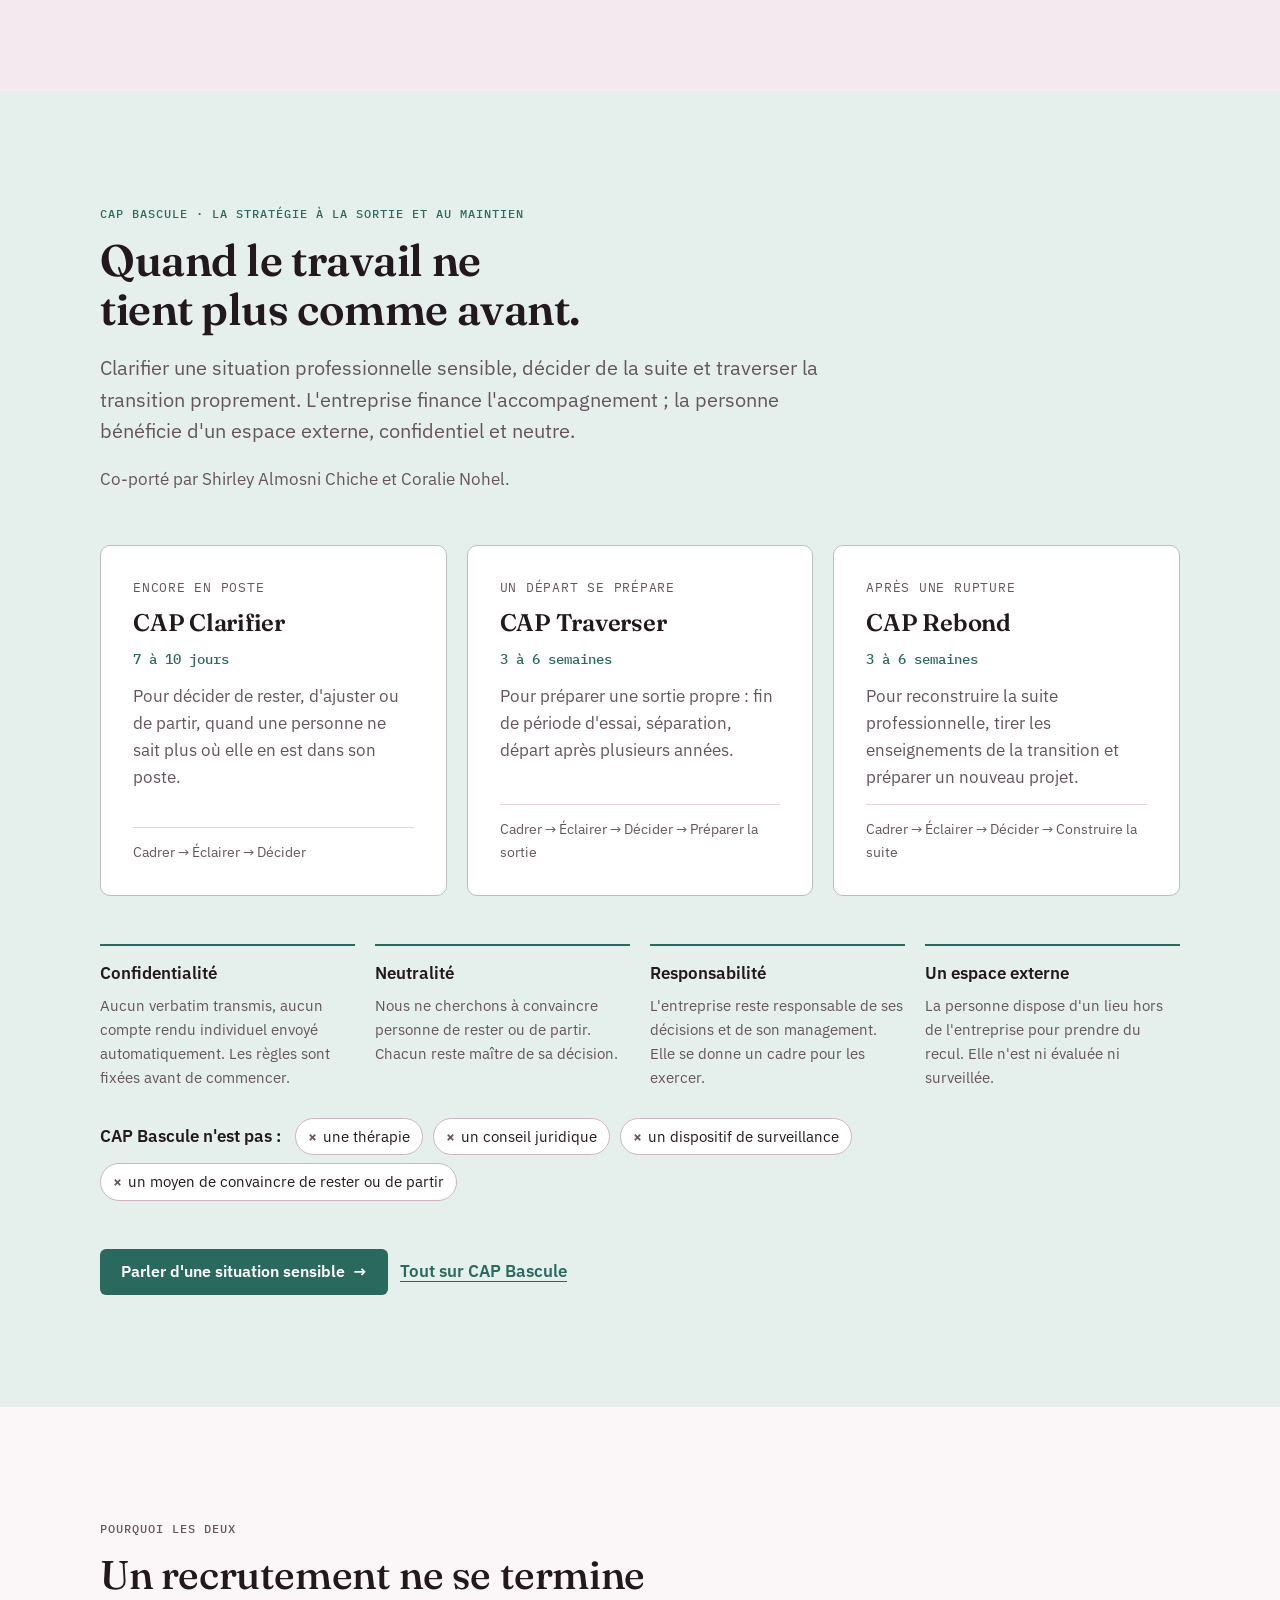
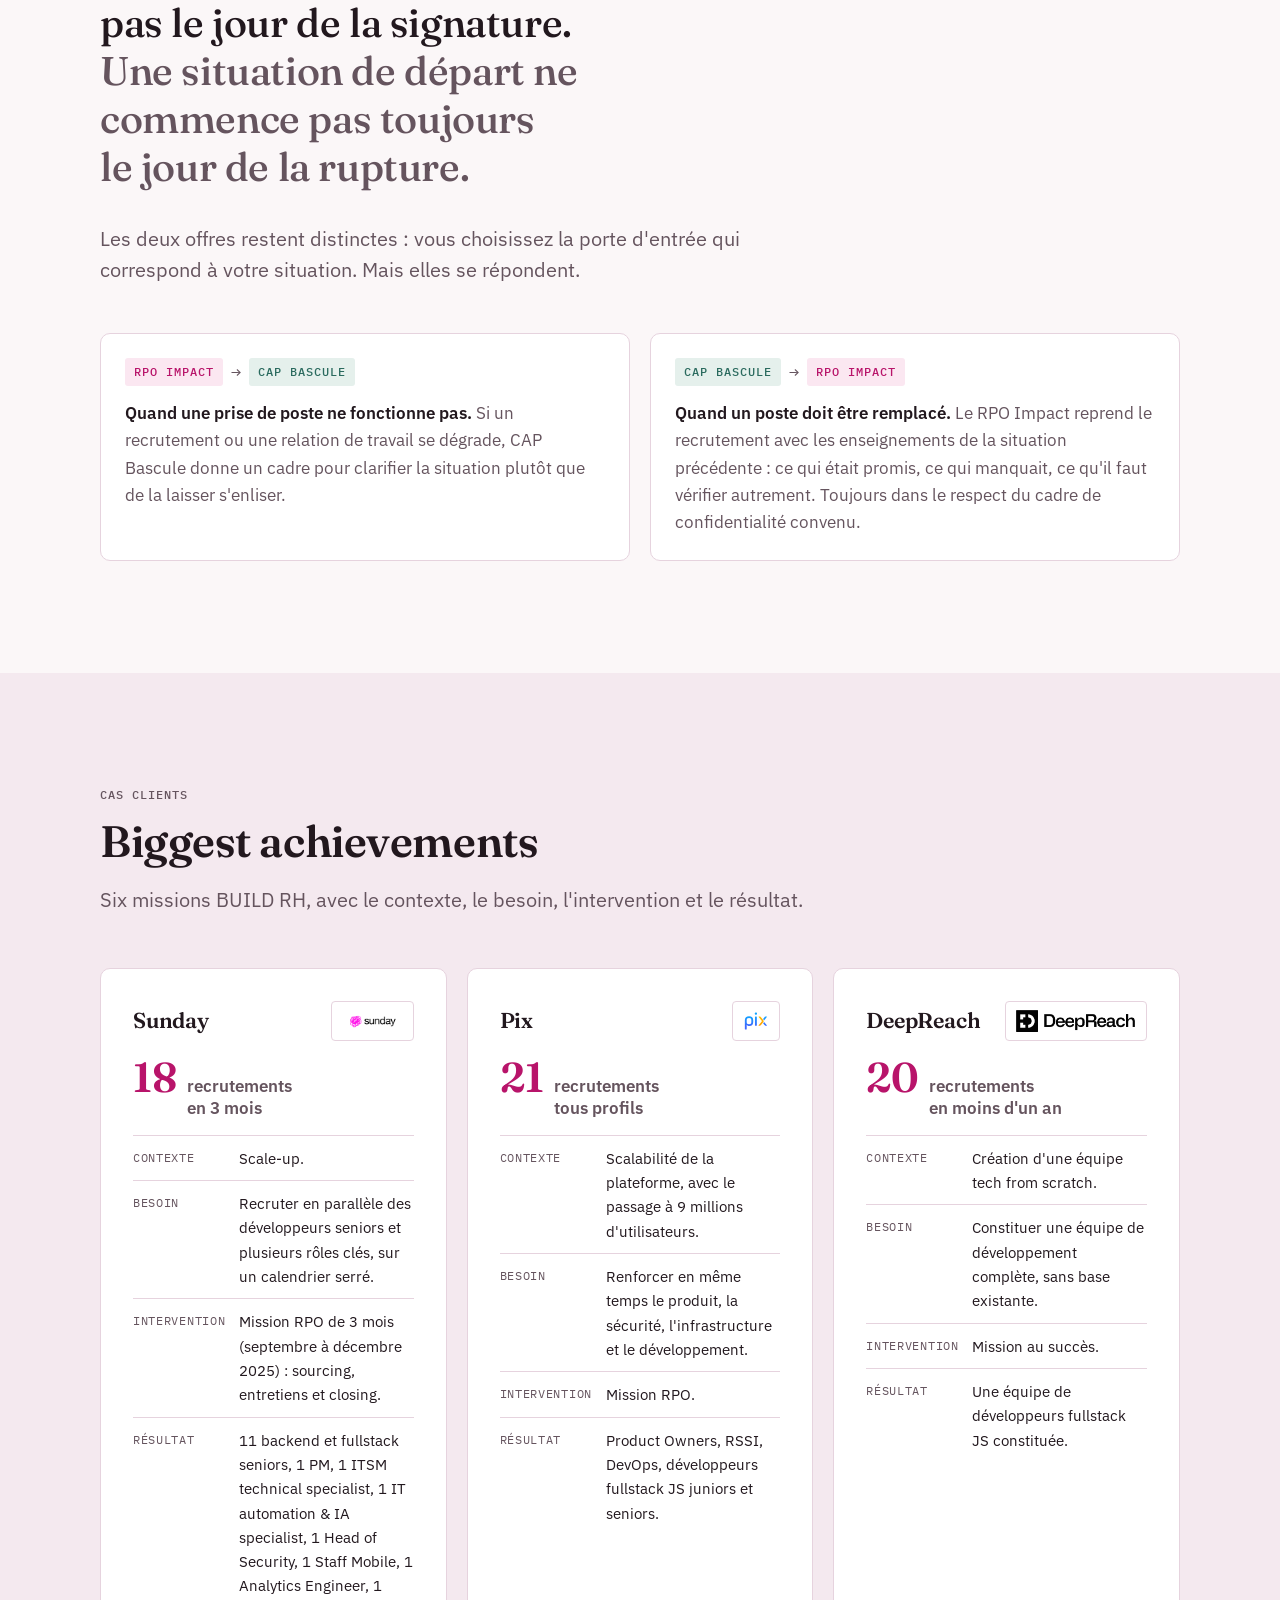
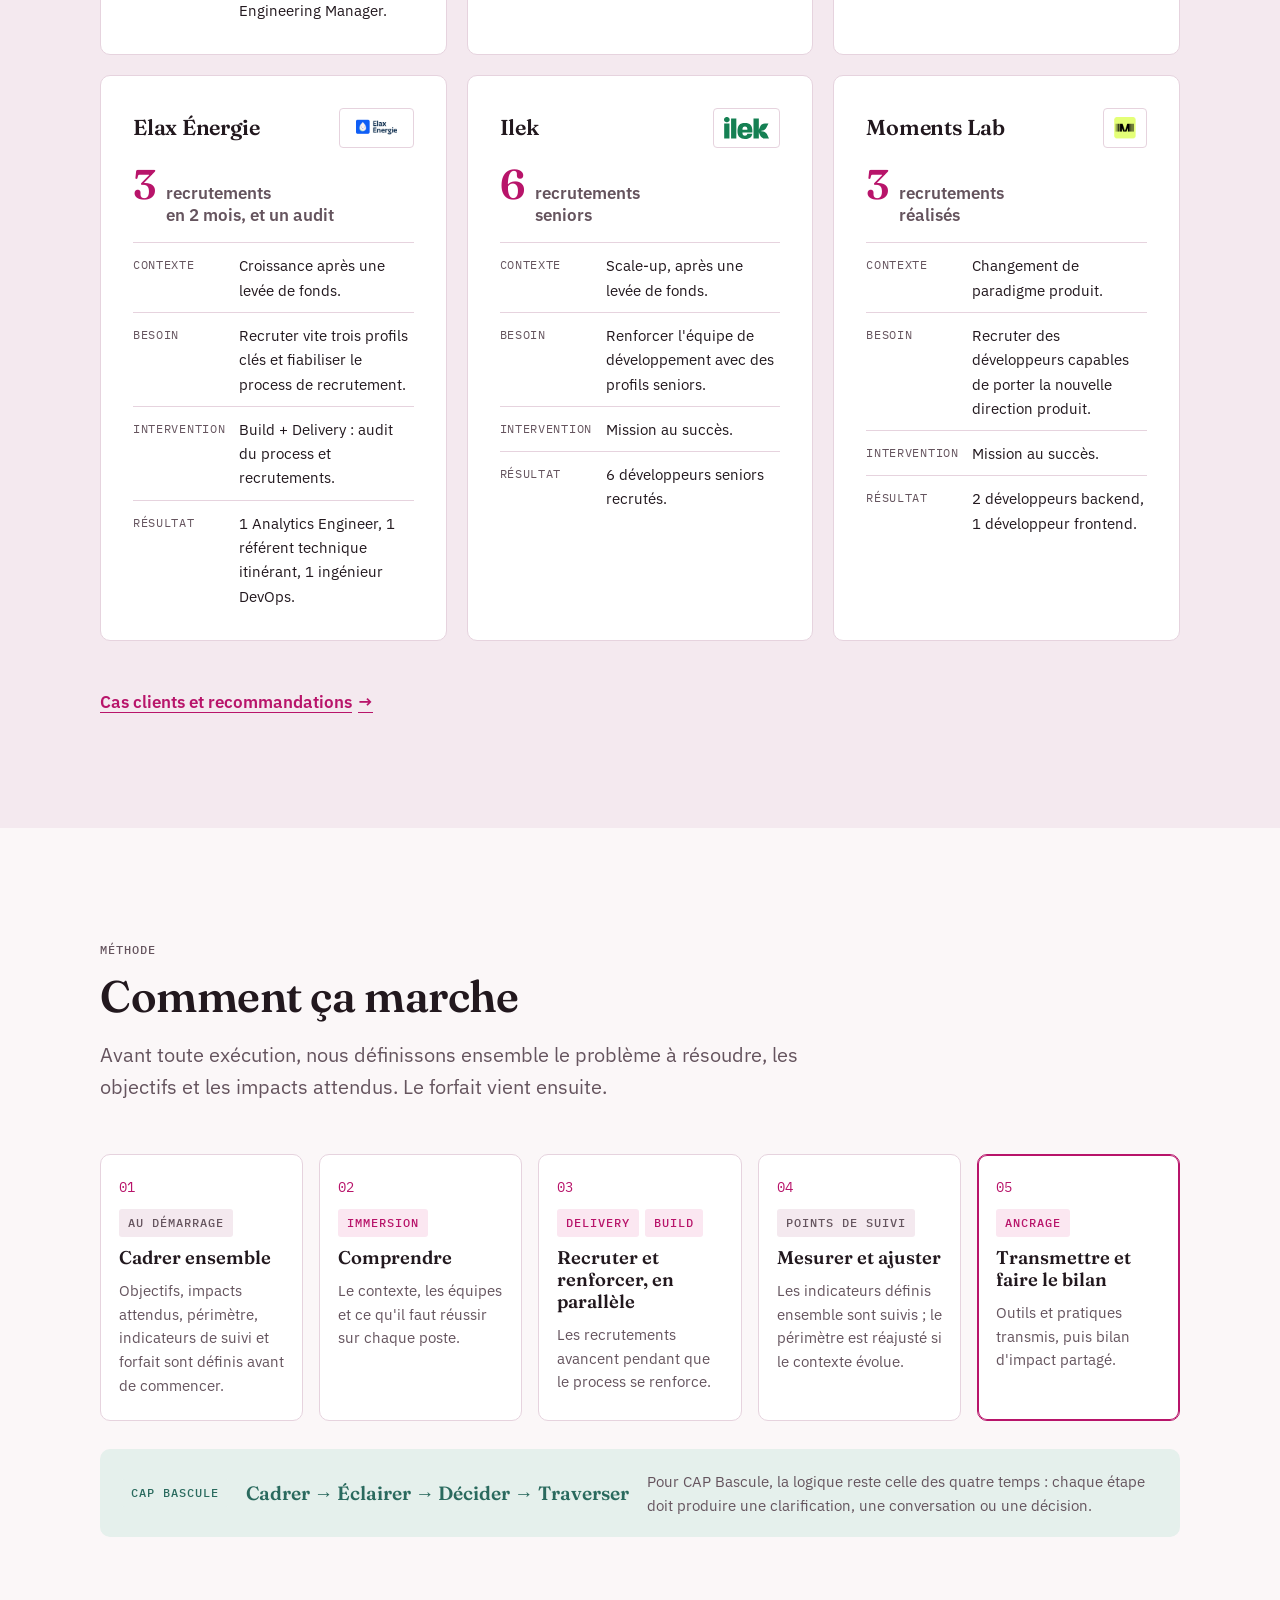
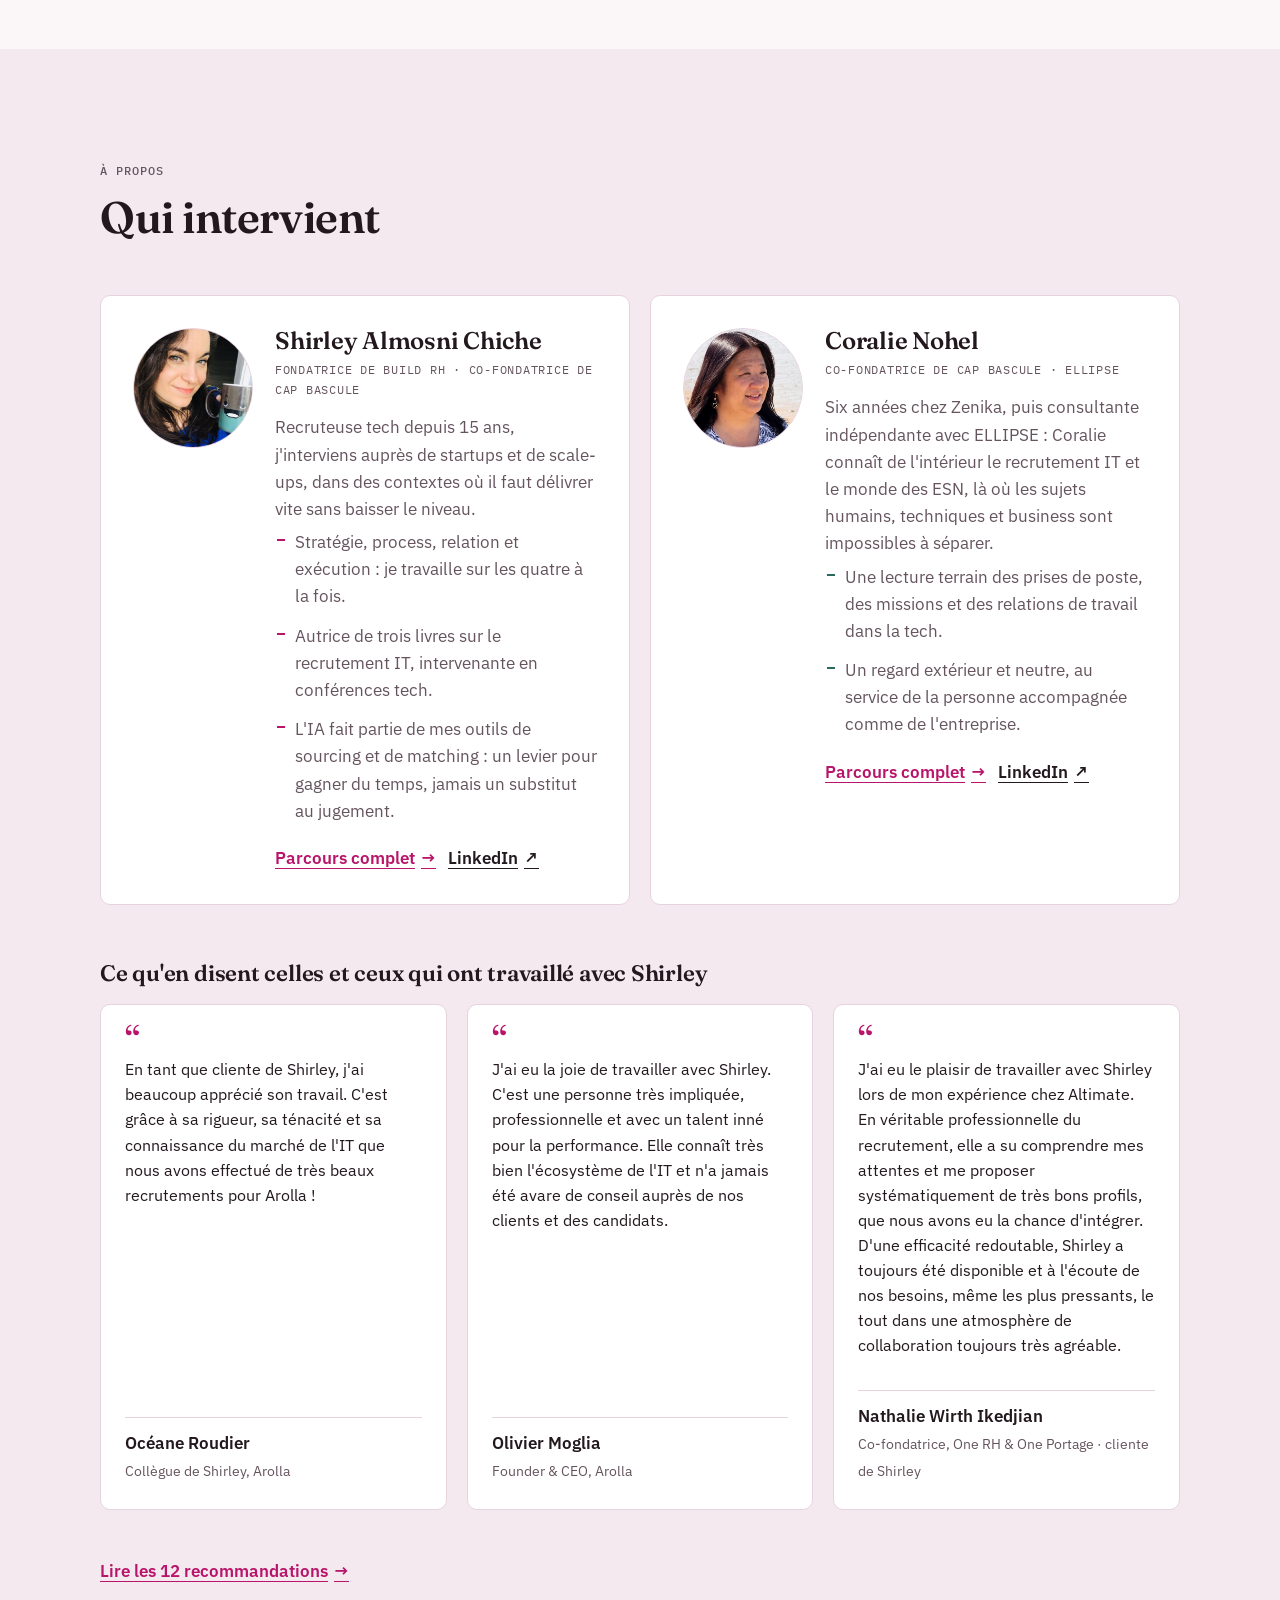
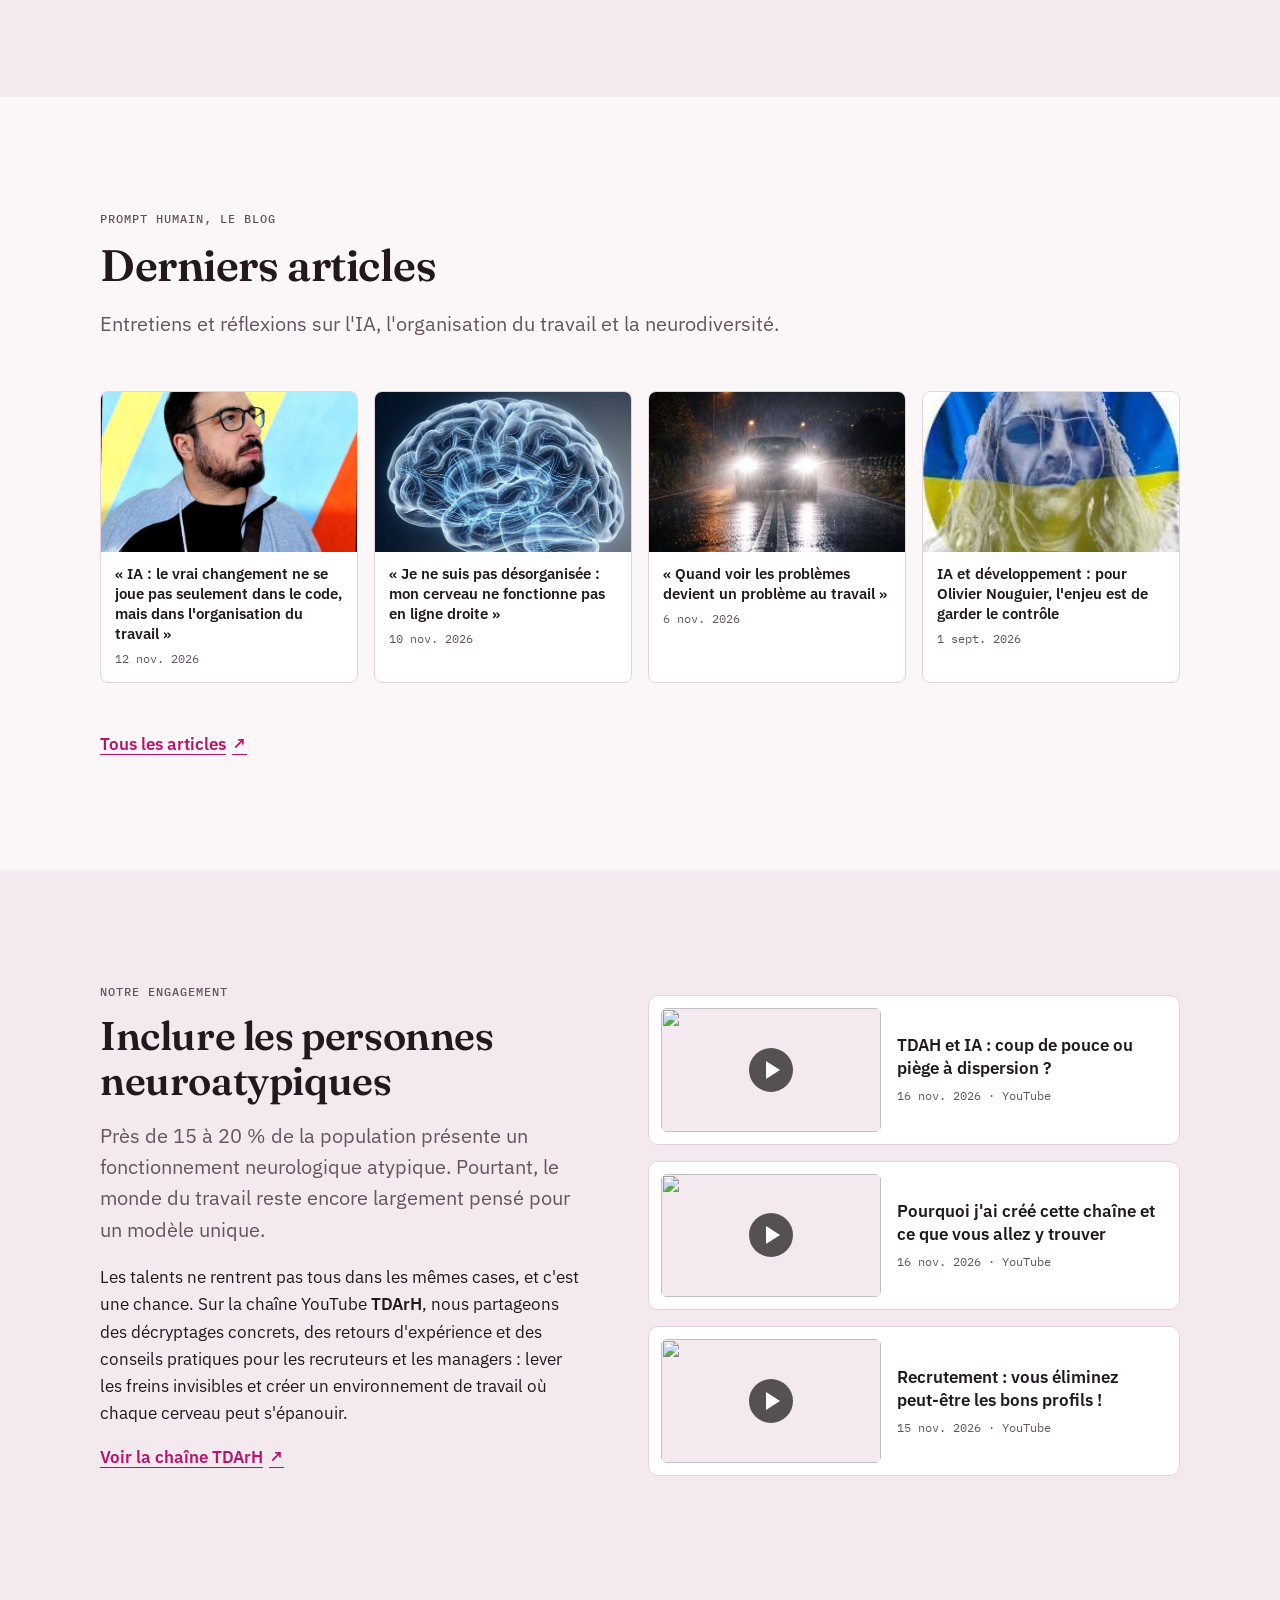
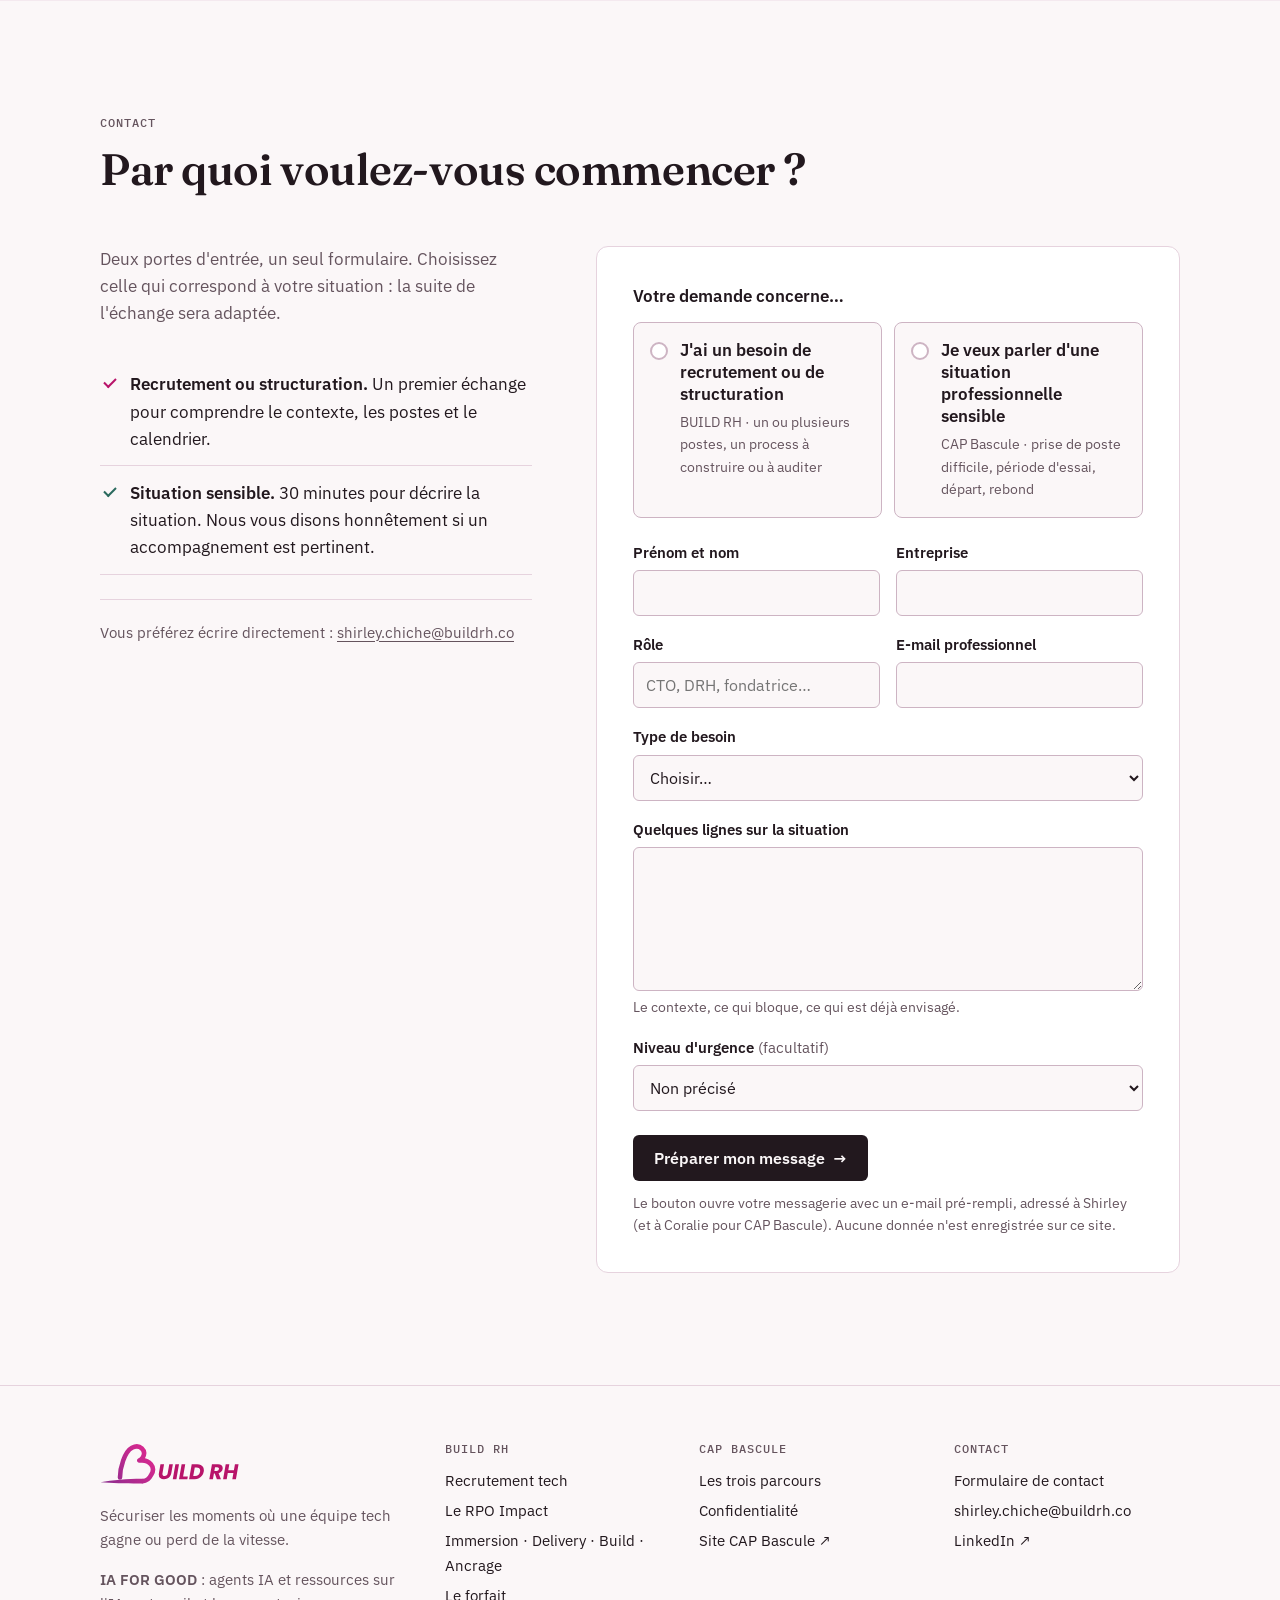
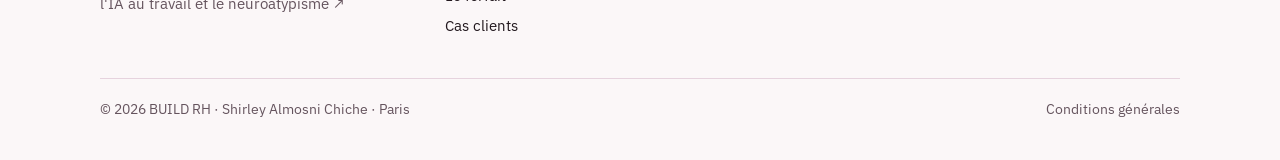
==== commit 593b24a1: "Pied de page : lien vers IA FOR GOOD (aiforgood.page) Co-Authored-By: Claude Opus 5.5 <noreply@anthr" ====
--- a/index.html
+++ b/index.html
@@ -20,6 +20,7 @@
 <meta property="og:image:alt" content="BUILD RH : sécuriser les moments où une équipe tech gagne ou perd de la vitesse. RPO Impact et CAP Bascule.">
 <meta name="twitter:card" content="summary_large_image">
 <meta name="author" content="Shirley Almosni Chiche">
+<meta name="google-site-verification" content="nvf2lEdFUN5xLHKZI7ZcgeKEf2Aeo15o3mJqzMciFgk">
 <link rel="icon" href="/assets/logo/buildrh-avatar.svg" type="image/svg+xml">
 <link rel="icon" href="/assets/logo/favicon-32.png" sizes="32x32" type="image/png">
 <link rel="apple-touch-icon" href="/assets/logo/apple-touch-icon.png">
@@ -620,6 +621,7 @@
       <div>
         <a class="brand" href="/" aria-label="BUILD RH, accueil"><img class="logo-img logo-light" src="/assets/logo/buildrh-logo-couleur.svg" alt="BUILD RH" width="142" height="44"><img class="logo-img logo-dark" src="/assets/logo/buildrh-logo-blanc.svg" alt="" aria-hidden="true" width="142" height="44"></a>
         <p class="tagline">Sécuriser les moments où une équipe tech gagne ou perd de la vitesse.</p>
+        <p class="tagline"><a href="https://aiforgood.page/" rel="noopener"><strong>IA FOR GOOD</strong> : agents IA et ressources sur l'IA au travail et le neuroatypisme <span aria-hidden="true">↗</span></a></p>
       </div>
       <div>
         <h2>BUILD RH</h2>
--- a/assets/site.css
+++ b/assets/site.css
@@ -915,3 +915,11 @@
 @media (max-width: 400px) { .site-header .logo-img { height: 30px; } }
 .site-header .logo-img { height: 44px; }
 @media (max-width: 400px) { .site-header .logo-img { height: 38px; } }
+
+/* ---------- guides ---------- */
+.guide-meta { margin-top: 18px; font-size: 0.92rem; color: var(--muted); }
+.guide-sec { margin-bottom: clamp(36px, 5vw, 52px); }
+.guide-sec h2 { font-size: clamp(1.5rem, 3vw, 2rem); margin-bottom: 16px; }
+.guide-sec p { max-width: 70ch; }
+.guide-sec a:not(.btn):not(.link-arrow) { color: var(--build); }
+.guide .checklist li { padding-top: 10px; padding-bottom: 10px; }
